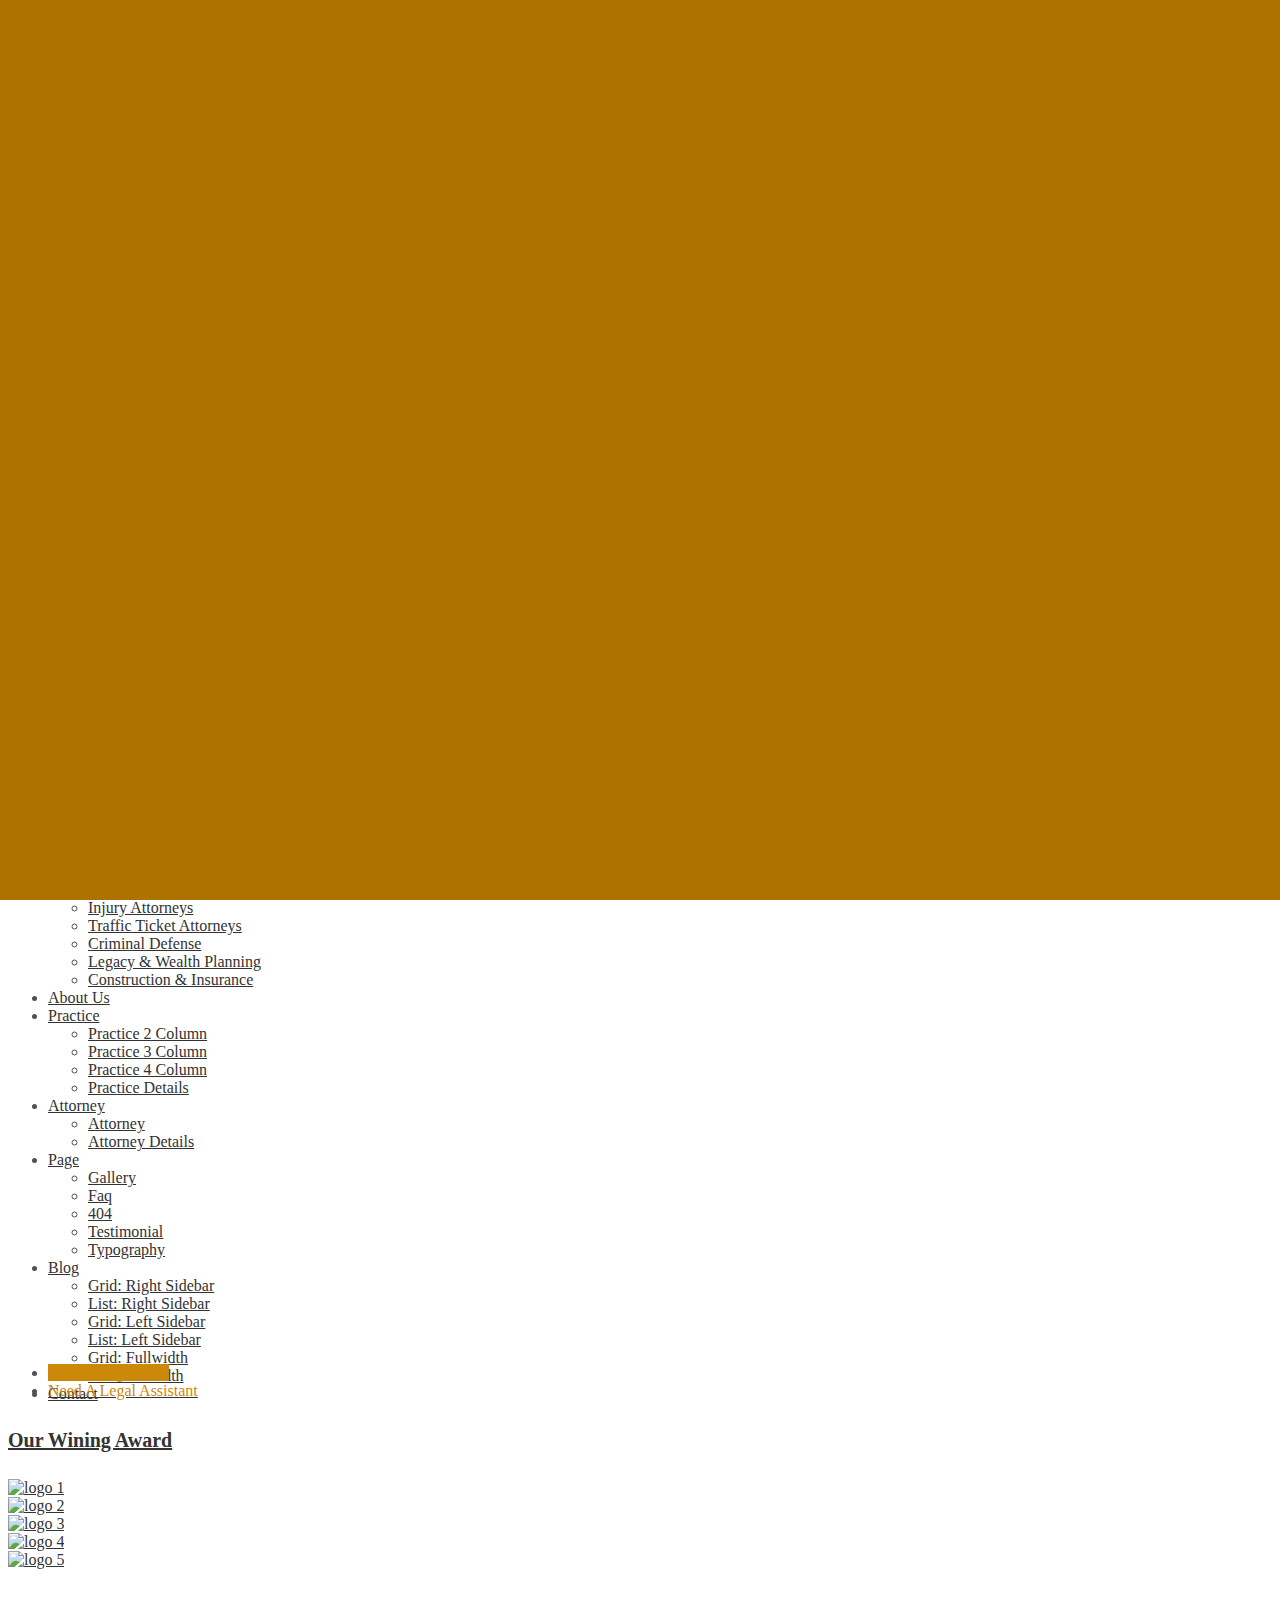
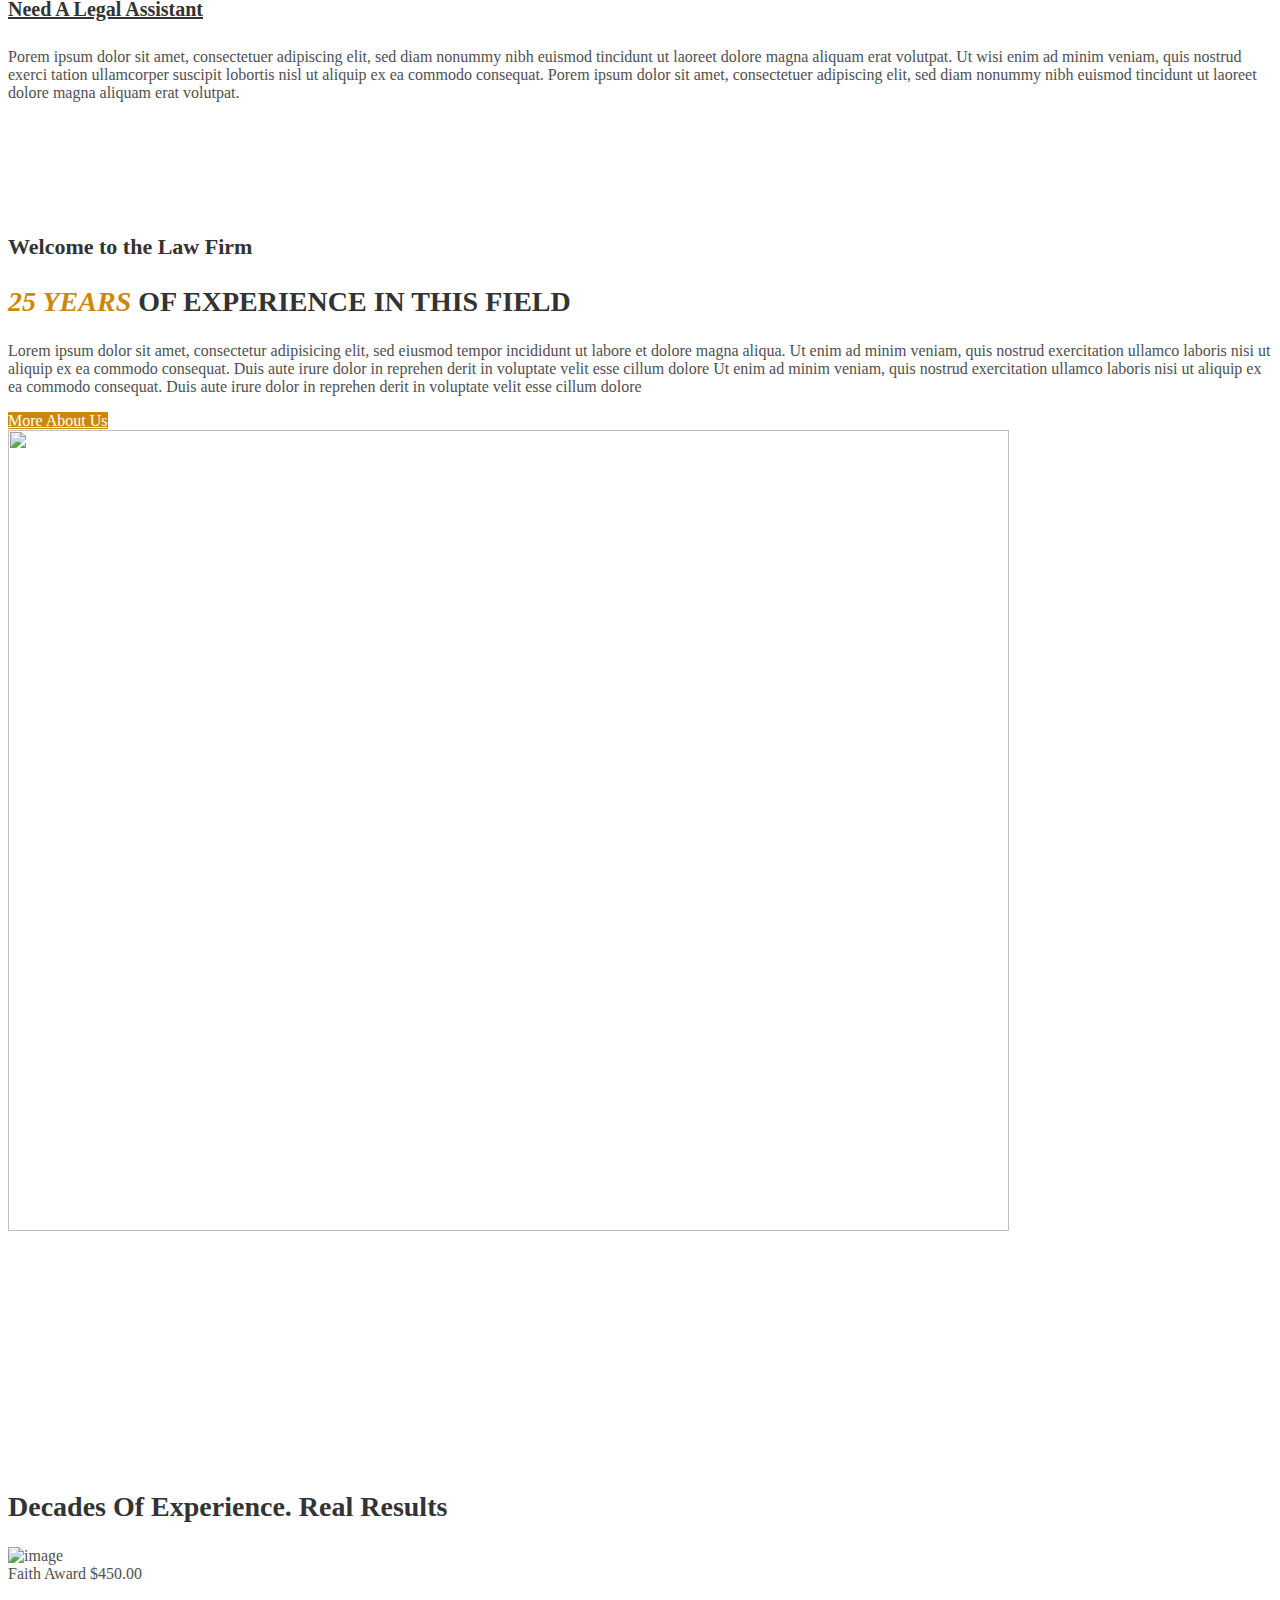
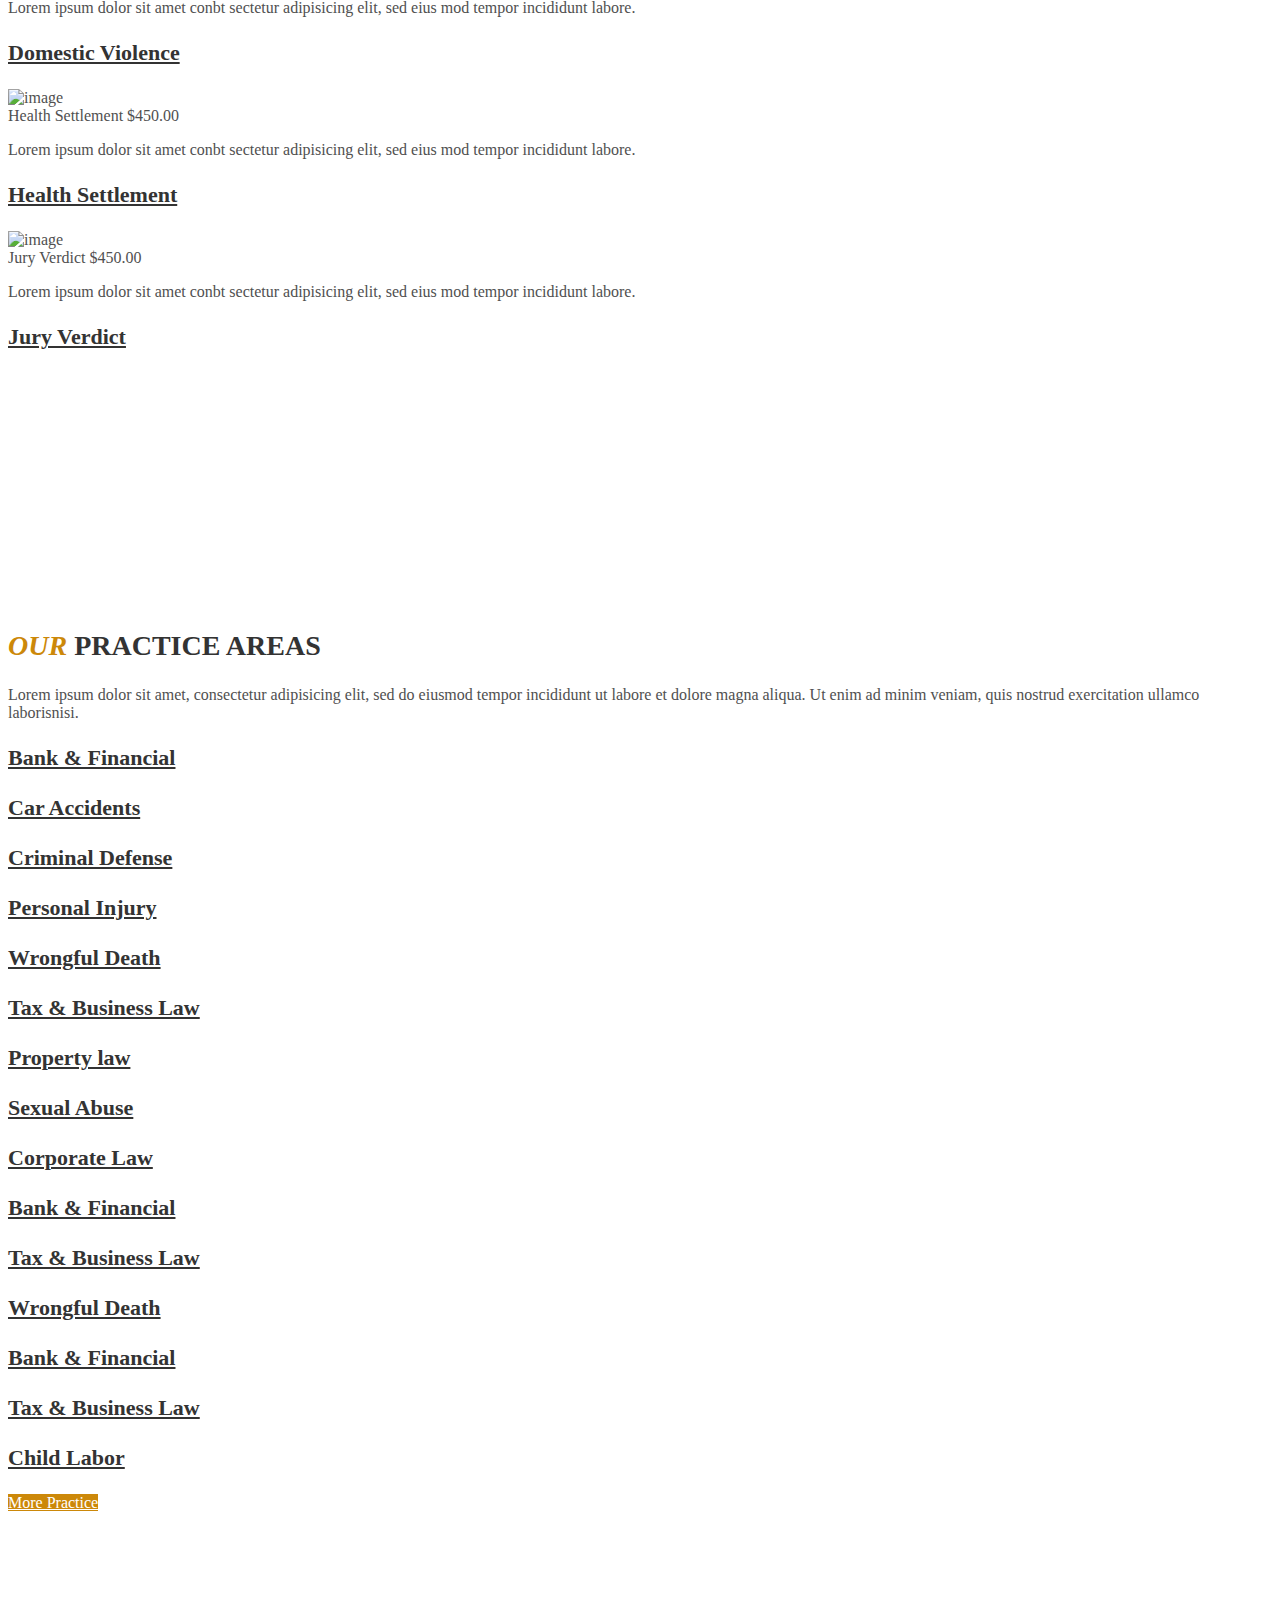
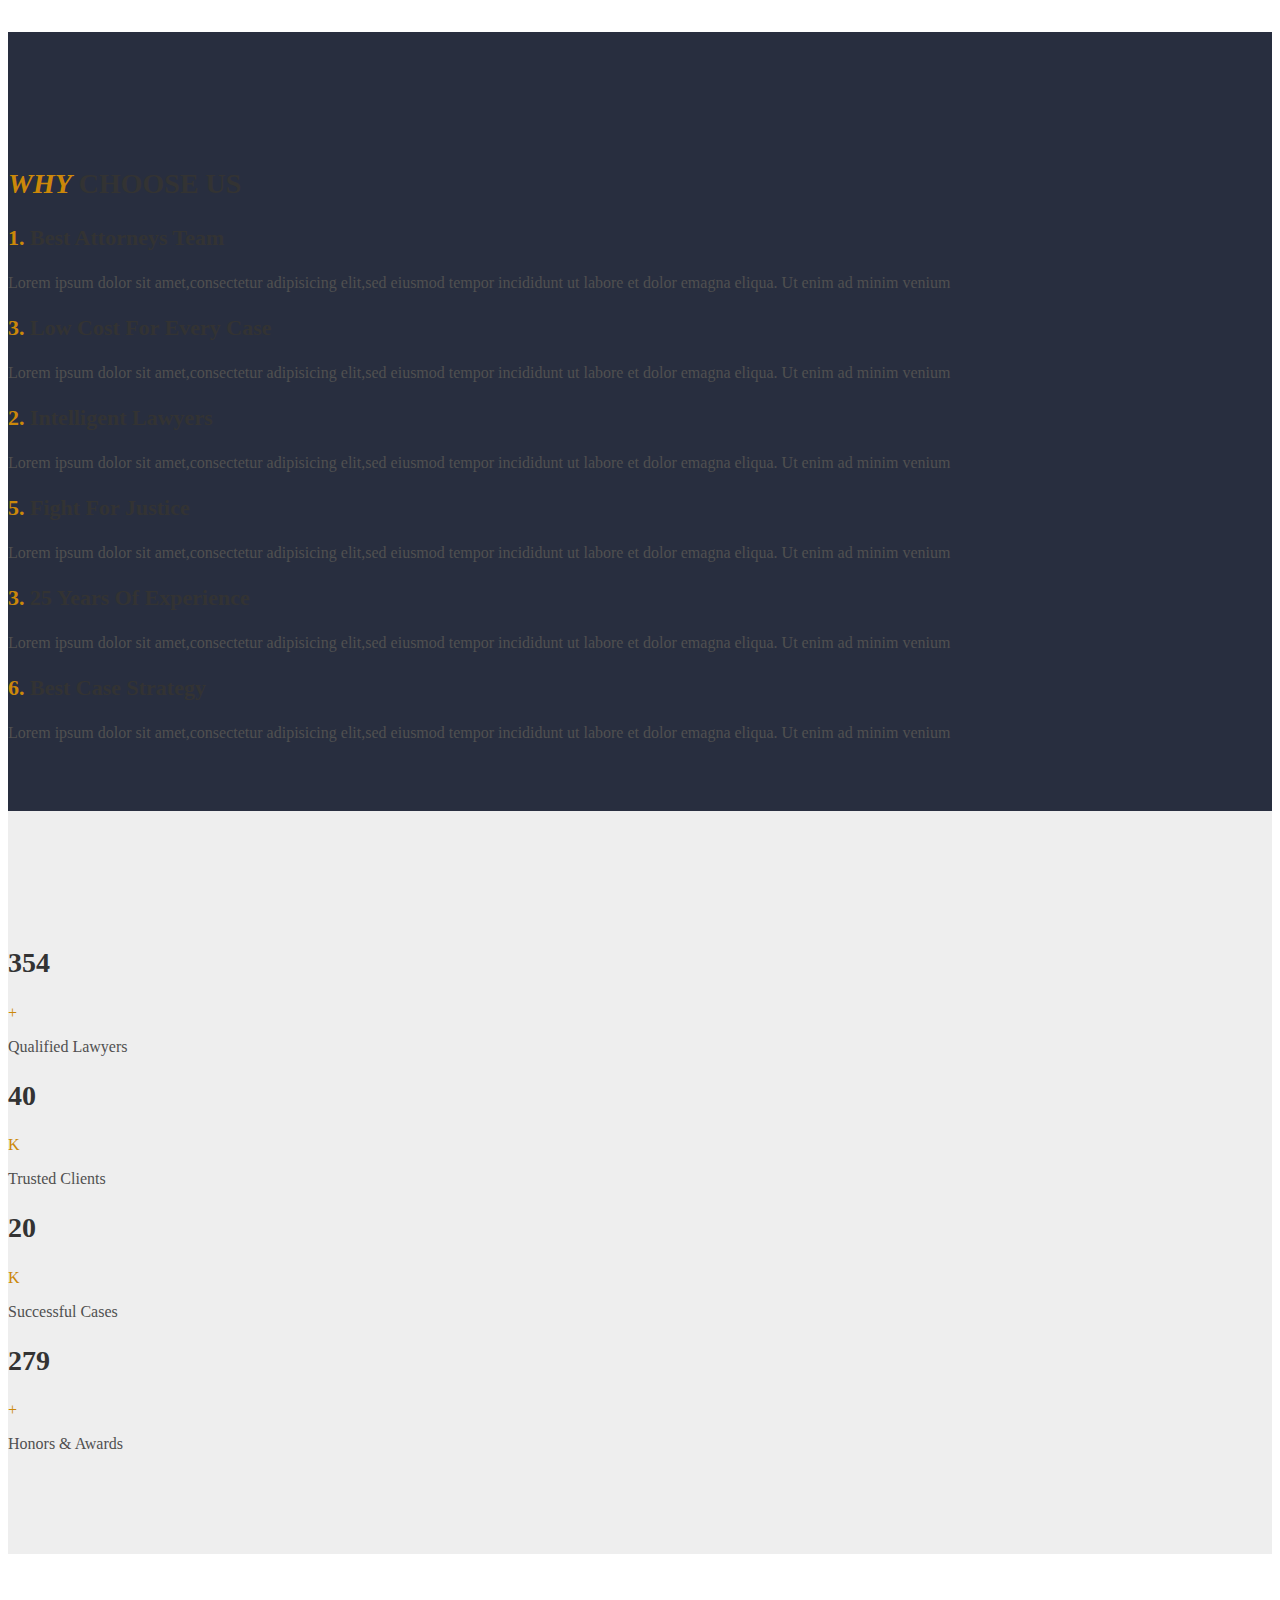
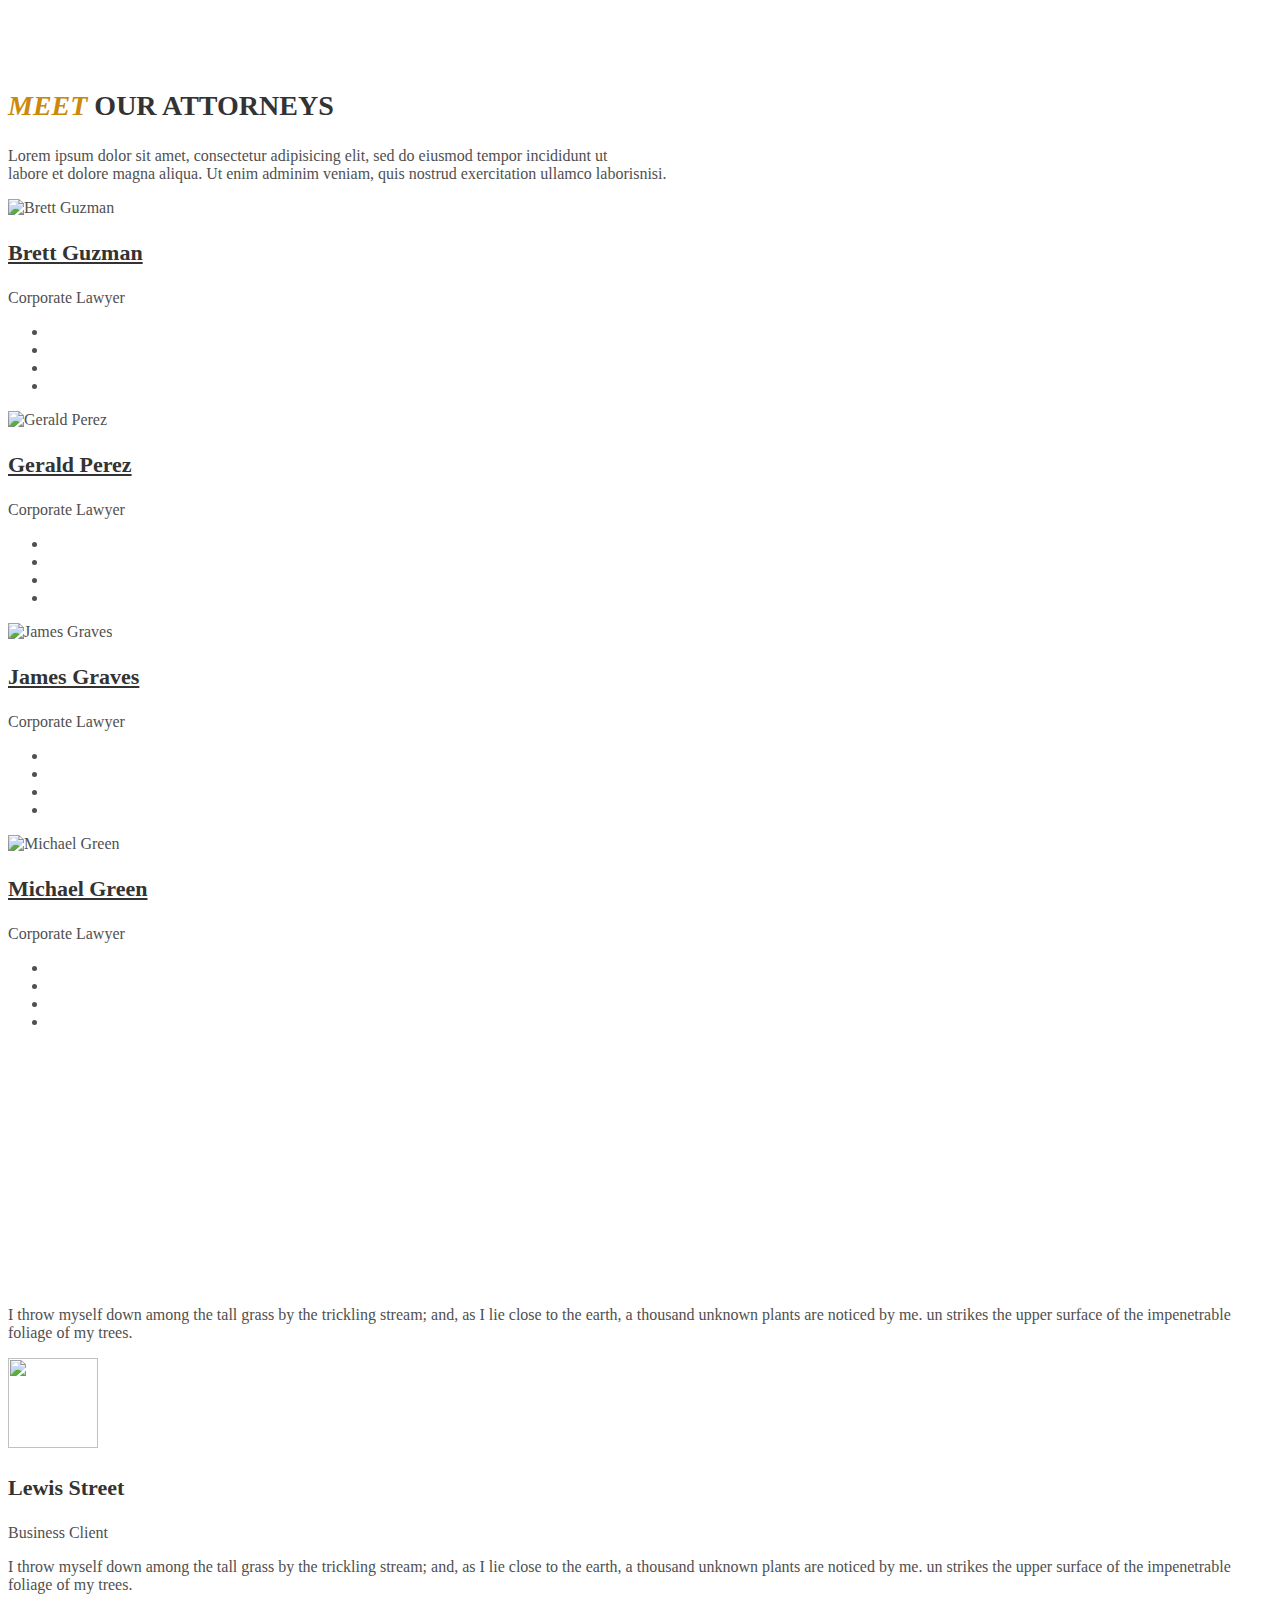
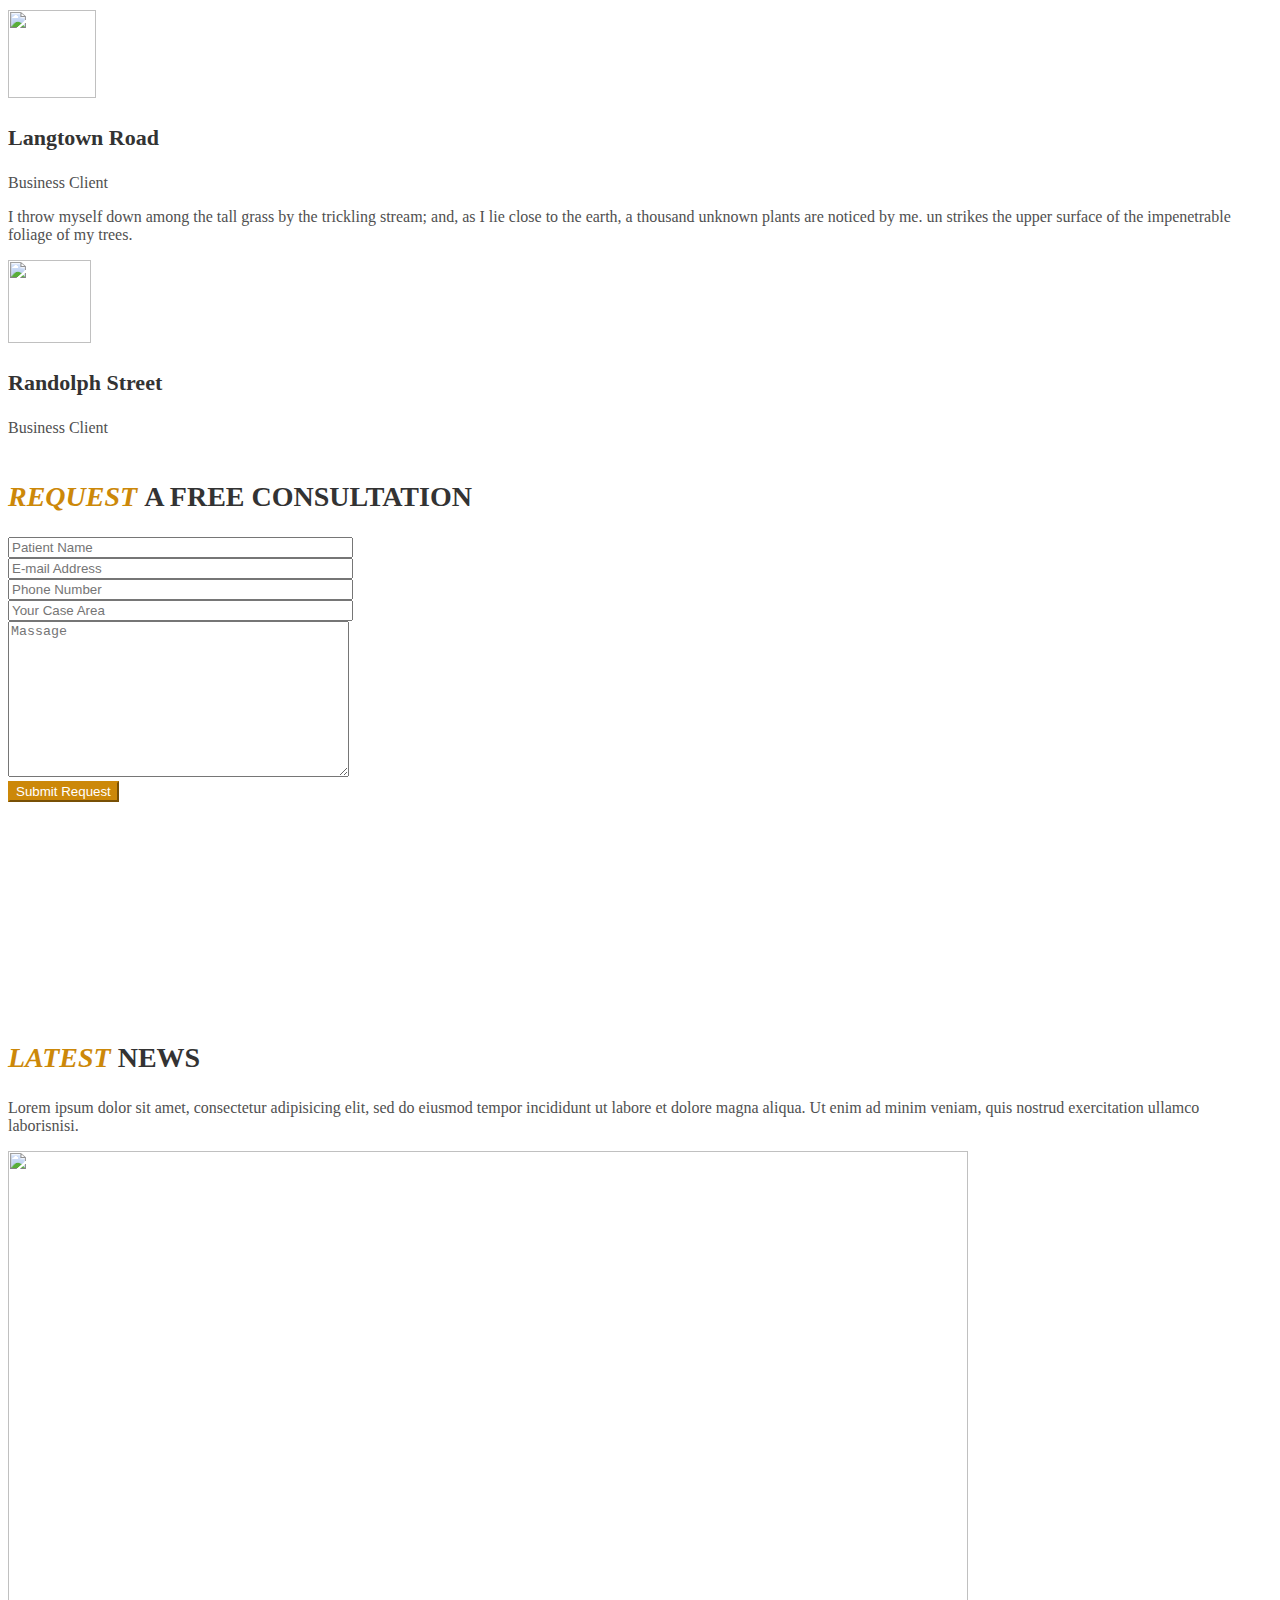
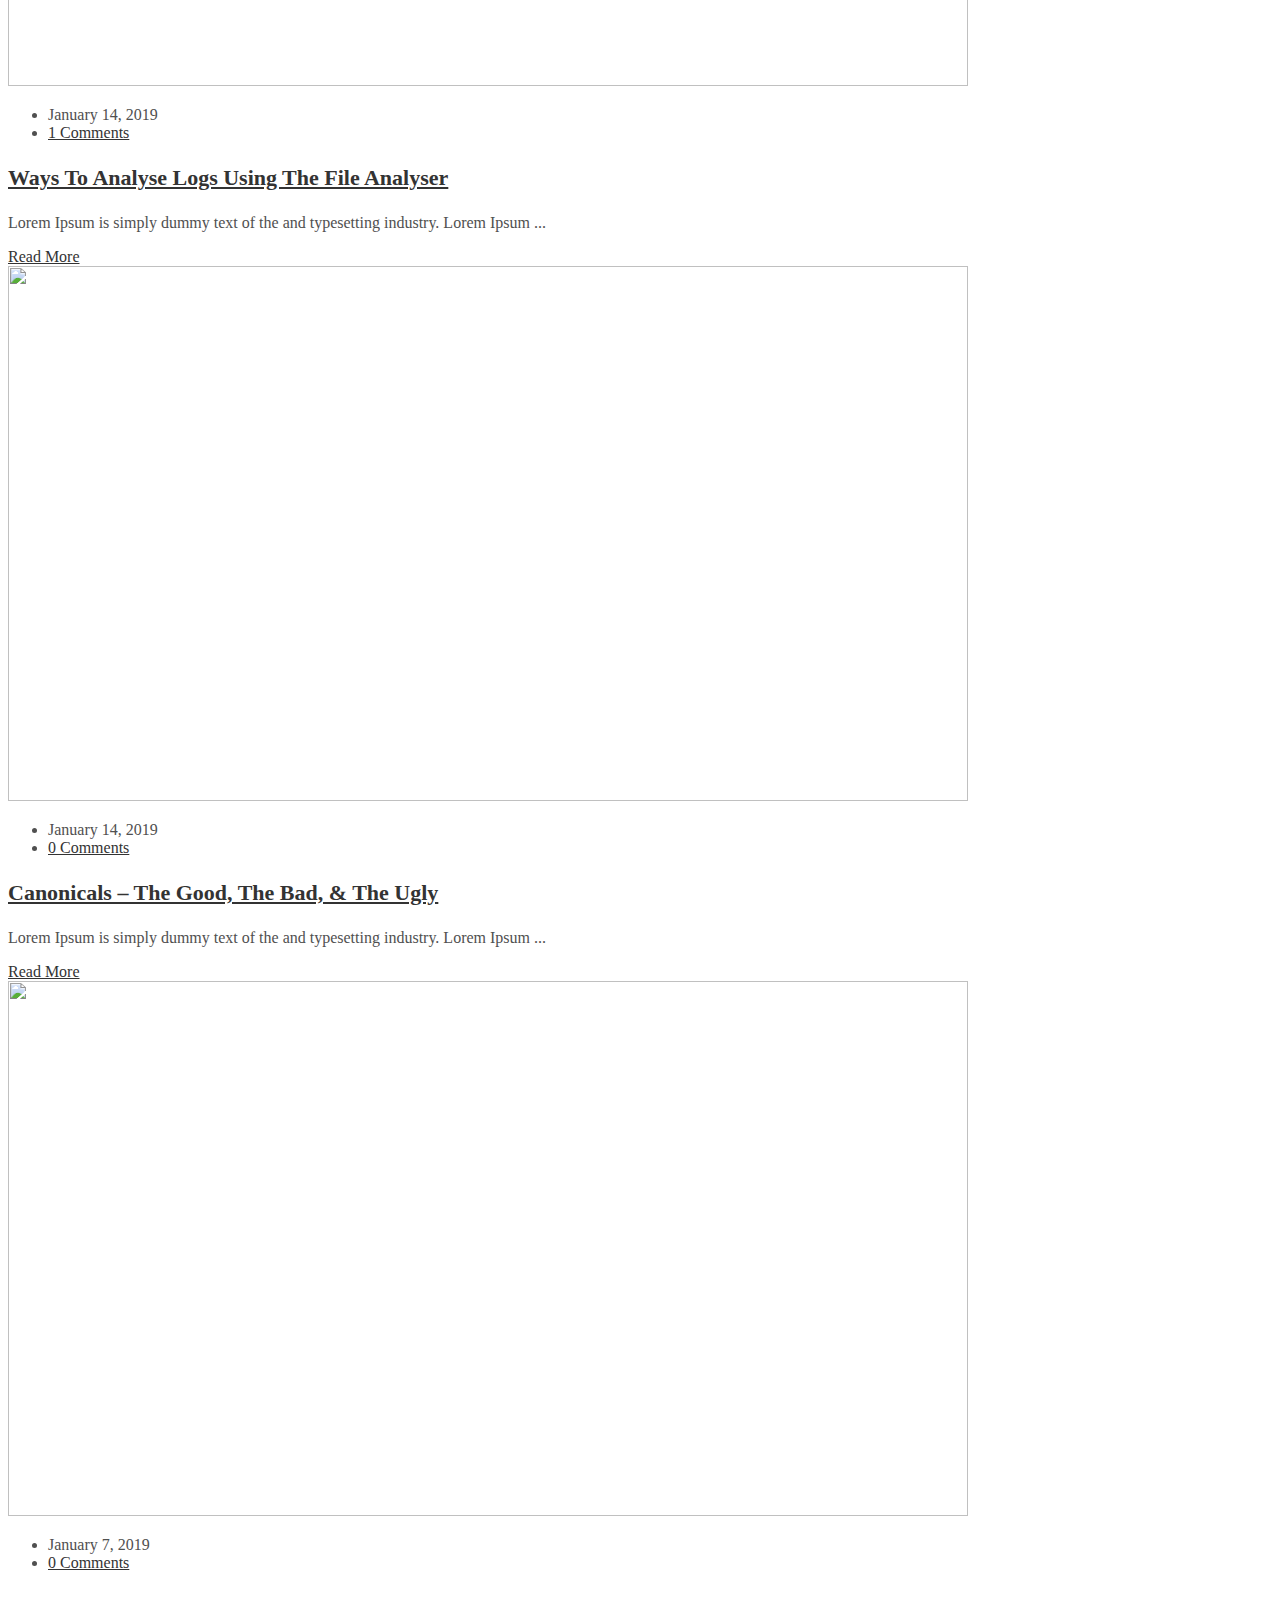
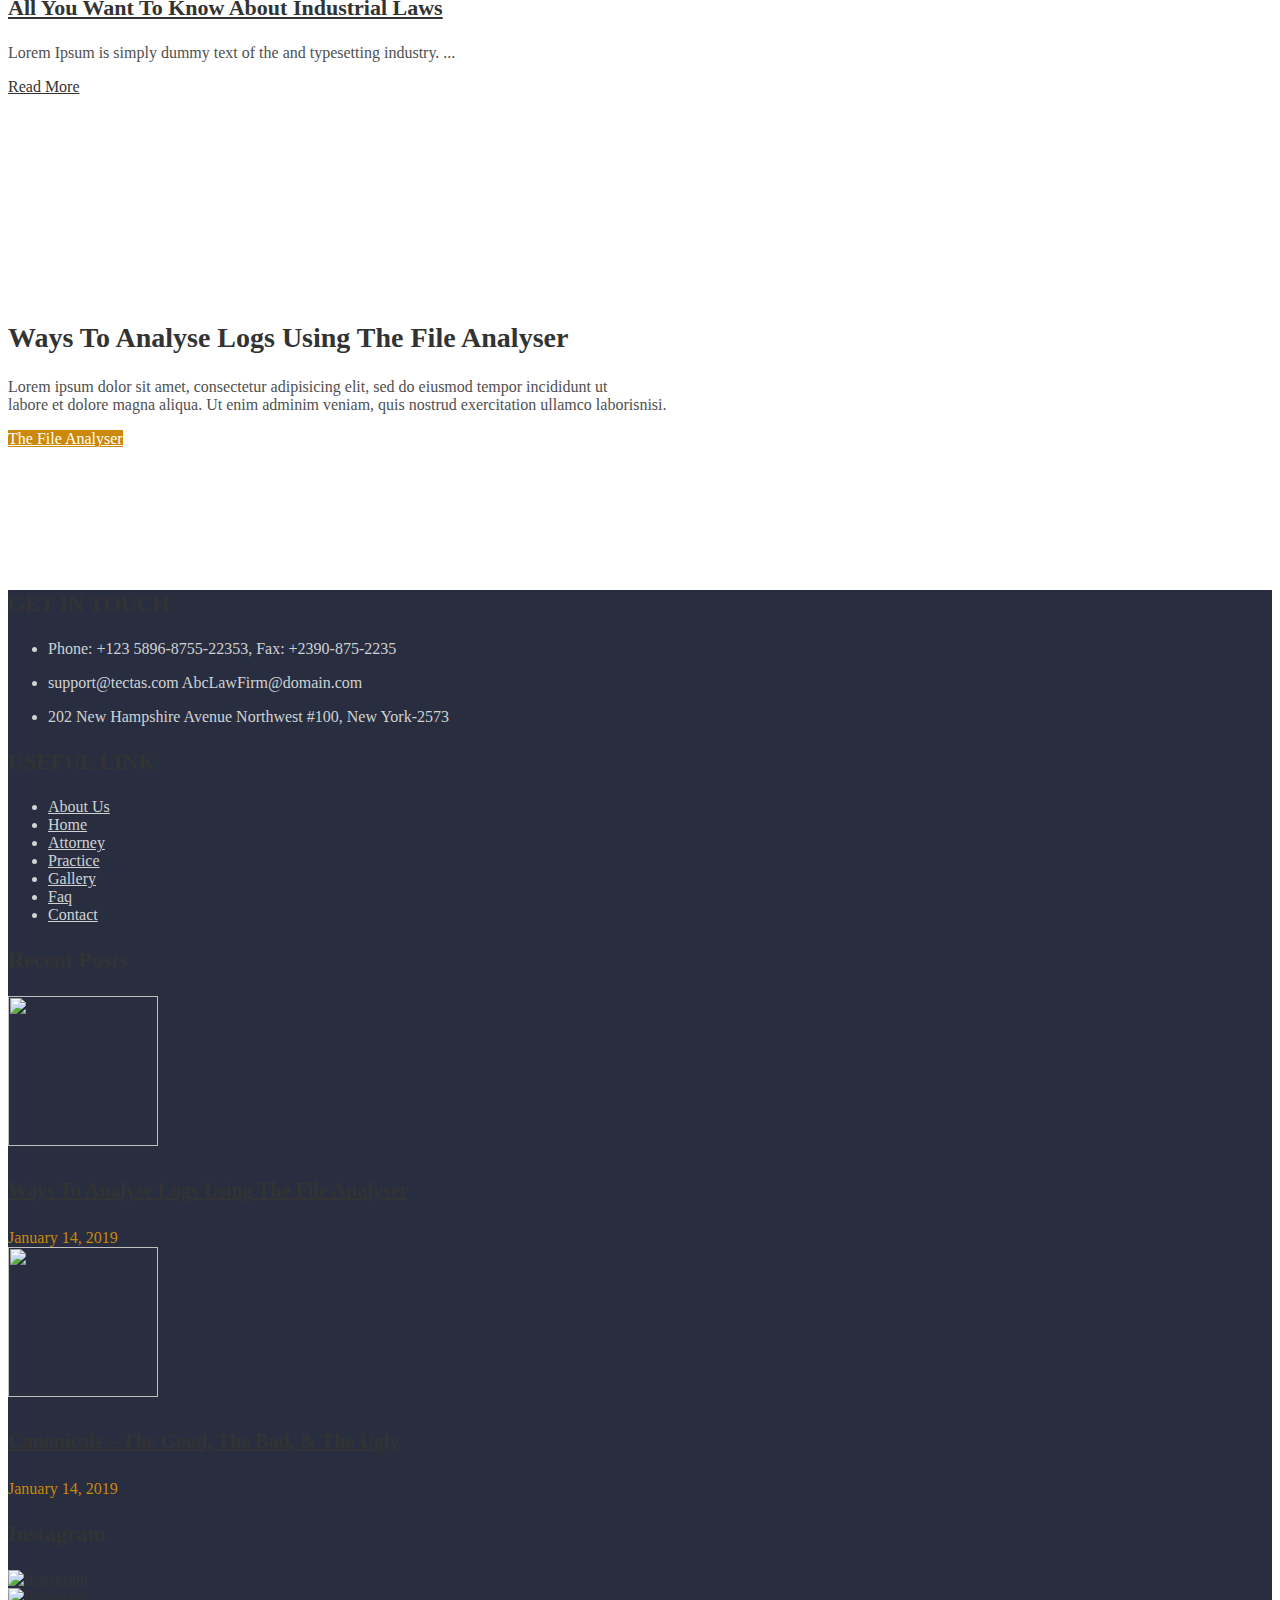
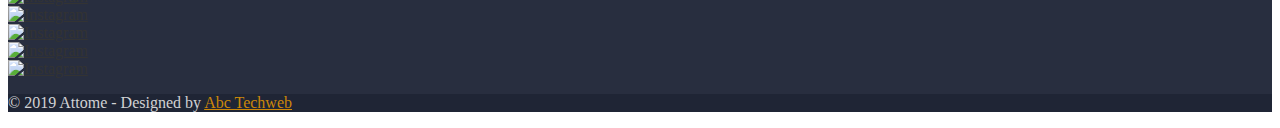
==== index.html @ c793d0d0 "Files separated" ====
<!doctype html>
<html lang="en-US">

<!-- Mirrored from abctechweb.net/wptheme/attome/ by HTTrack Website Copier/3.x [XR&CO'2014], Thu, 29 Aug 2019 13:41:44 GMT -->
<!-- Added by HTTrack --><meta http-equiv="content-type" content="text/html;charset=UTF-8" /><!-- /Added by HTTrack -->
<head>
	<meta charset="UTF-8">
	<meta name="viewport" content="width=device-width, initial-scale=1">
	<link rel="profile" href="../../../gmpg.org/xfn/11.html">

	<title>Attome &#8211; Just another WordPress site</title>
<link rel='dns-prefetch' href='../../../maps.googleapis.com/index.html' />
<link rel='dns-prefetch' href='../../../fonts.googleapis.com/index.html' />
<link rel='dns-prefetch' href='../../../s.w.org/index.html' />
<link rel="alternate" type="application/rss+xml" title="Attome &raquo; Feed" href="https://abctechweb.net/wptheme/attome/feed/" />
<link rel="alternate" type="application/rss+xml" title="Attome &raquo; Comments Feed" href="https://abctechweb.net/wptheme/attome/comments/feed/" />
		<script type="text/javascript">
			window._wpemojiSettings = {"baseUrl":"https:\/\/s.w.org\/images\/core\/emoji\/12.0.0-1\/72x72\/","ext":".png","svgUrl":"https:\/\/s.w.org\/images\/core\/emoji\/12.0.0-1\/svg\/","svgExt":".svg","source":{"concatemoji":"https:\/\/abctechweb.net\/wptheme\/attome\/wp-includes\/js\/wp-emoji-release.min.js?ver=5.2.2"}};
			!function(a,b,c){function d(a,b){var c=String.fromCharCode;l.clearRect(0,0,k.width,k.height),l.fillText(c.apply(this,a),0,0);var d=k.toDataURL();l.clearRect(0,0,k.width,k.height),l.fillText(c.apply(this,b),0,0);var e=k.toDataURL();return d===e}function e(a){var b;if(!l||!l.fillText)return!1;switch(l.textBaseline="top",l.font="600 32px Arial",a){case"flag":return!(b=d([55356,56826,55356,56819],[55356,56826,8203,55356,56819]))&&(b=d([55356,57332,56128,56423,56128,56418,56128,56421,56128,56430,56128,56423,56128,56447],[55356,57332,8203,56128,56423,8203,56128,56418,8203,56128,56421,8203,56128,56430,8203,56128,56423,8203,56128,56447]),!b);case"emoji":return b=d([55357,56424,55356,57342,8205,55358,56605,8205,55357,56424,55356,57340],[55357,56424,55356,57342,8203,55358,56605,8203,55357,56424,55356,57340]),!b}return!1}function f(a){var c=b.createElement("script");c.src=a,c.defer=c.type="text/javascript",b.getElementsByTagName("head")[0].appendChild(c)}var g,h,i,j,k=b.createElement("canvas"),l=k.getContext&&k.getContext("2d");for(j=Array("flag","emoji"),c.supports={everything:!0,everythingExceptFlag:!0},i=0;i<j.length;i++)c.supports[j[i]]=e(j[i]),c.supports.everything=c.supports.everything&&c.supports[j[i]],"flag"!==j[i]&&(c.supports.everythingExceptFlag=c.supports.everythingExceptFlag&&c.supports[j[i]]);c.supports.everythingExceptFlag=c.supports.everythingExceptFlag&&!c.supports.flag,c.DOMReady=!1,c.readyCallback=function(){c.DOMReady=!0},c.supports.everything||(h=function(){c.readyCallback()},b.addEventListener?(b.addEventListener("DOMContentLoaded",h,!1),a.addEventListener("load",h,!1)):(a.attachEvent("onload",h),b.attachEvent("onreadystatechange",function(){"complete"===b.readyState&&c.readyCallback()})),g=c.source||{},g.concatemoji?f(g.concatemoji):g.wpemoji&&g.twemoji&&(f(g.twemoji),f(g.wpemoji)))}(window,document,window._wpemojiSettings);
		</script>
		<style type="text/css">
img.wp-smiley,
img.emoji {
	display: inline !important;
	border: none !important;
	box-shadow: none !important;
	height: 1em !important;
	width: 1em !important;
	margin: 0 .07em !important;
	vertical-align: -0.1em !important;
	background: none !important;
	padding: 0 !important;
}
</style>
	<link rel='stylesheet' id='wp-block-library-css'  href='https://abctechweb.net/wptheme/attome/wp-includes/css/dist/block-library/style.min.css?ver=5.2.2' type='text/css' media='all' />
<link rel='stylesheet' id='contact-form-7-css'  href='https://abctechweb.net/wptheme/attome/wp-content/plugins/contact-form-7/includes/css/styles.css?ver=5.1.3' type='text/css' media='all' />
<link rel='stylesheet' id='rs-plugin-settings-css'  href='https://abctechweb.net/wptheme/attome/wp-content/plugins/revslider/public/assets/css/rs6.css?ver=6.0.4' type='text/css' media='all' />
<style id='rs-plugin-settings-inline-css' type='text/css'>
#rs-demo-id {}
</style>
<link rel='stylesheet' id='attome-style-css'  href='https://abctechweb.net/wptheme/attome/wp-content/themes/attome/style.css?ver=5.2.2' type='text/css' media='all' />
<link rel='stylesheet' id='bootstrap-css'  href='https://abctechweb.net/wptheme/attome/wp-content/themes/attome/assets/css/bootstrap.min.css?ver=4.0.0' type='text/css' media='all' />
<link rel='stylesheet' id='font-awesome-css'  href='https://abctechweb.net/wptheme/attome/wp-content/plugins/js_composer/assets/lib/bower/font-awesome/css/font-awesome.min.css?ver=6.0.3' type='text/css' media='all' />
<link rel='stylesheet' id='awt-icons-css'  href='https://abctechweb.net/wptheme/attome/wp-content/themes/attome/assets/css/awt-icon.css?ver=1.0.0' type='text/css' media='all' />
<link rel='stylesheet' id='themeify-icon-css'  href='https://abctechweb.net/wptheme/attome/wp-content/themes/attome/assets/css/themify-icons.css?ver=1.0.0' type='text/css' media='all' />
<link rel='stylesheet' id='swiper-css'  href='https://abctechweb.net/wptheme/attome/wp-content/themes/attome/assets/css/swiper.min.css?ver=4.0.0' type='text/css' media='all' />
<link rel='stylesheet' id='magnific-popup-css'  href='https://abctechweb.net/wptheme/attome/wp-content/themes/attome/assets/css/magnific-popup.css?ver=4.0.0' type='text/css' media='all' />
<link rel='stylesheet' id='owl-carousel-css'  href='https://abctechweb.net/wptheme/attome/wp-content/themes/attome/assets/css/owl.carousel.min.css?ver=4.0.0' type='text/css' media='all' />
<link rel='stylesheet' id='loader-css'  href='https://abctechweb.net/wptheme/attome/wp-content/themes/attome/assets/css/loader.min.css?ver=4.0.0' type='text/css' media='all' />
<link rel='stylesheet' id='app-css'  href='https://abctechweb.net/wptheme/attome/wp-content/themes/attome/assets/css/attome.css?ver=1.0.0' type='text/css' media='all' />
<style id='app-inline-css' type='text/css'>
.site-logo a {max-width: 200px;display: block;}#primary-menu li a, #primary-menu li .sub-menu li a {font-family: "Roboto";font-weight: 500;}body {font-family: "Roboto";font-weight: 400;font-size:16px;color:#505050}h1 {font-family: "Raleway";font-weight:700}h2 {font-family: "Raleway";font-weight:700}h3 {font-family: "Raleway";font-weight:700}h4 {font-family: "Raleway";font-weight:700}h5 {font-family: "Raleway";font-weight:600}h6 {font-family: "Raleway";font-weight:600}h1, h2, h3, h4, h5, h6 {color:#333333}h1 { font-size:36px;line-height:44px;}h2 { font-size:28px;line-height:34px;}h3 { font-size:22px;line-height:28px;}h4 { font-size:20px;line-height:26px; }h5 { font-size:18px;line-height:24px;}h6 { font-size:16px;line-height:22px;}q, a:hover, a:focus, a:active, code, .page-content .widgettitle,.widget_recent_entries a:hover, .widget_recent_comments a:hover, .widget_archive a:hover, .widget_categories a:hover, .widget_meta a:hover,.widget_product_categories a:hover,article.post .read-more-btn:hover,.widget_rss a:hover, .widget_pages a:hover, .widget_nav_menu a:hover,.attome_page_header .banner-title .attome_breadcrumbs a, .attome_post_author_box .user-social-link li a:hover,.practice .content h3 a,.cp, .chp:hover, .post-style-three .blog-post-content .entry-title a:hover, .post-style-three .blog-post-content .post-meta li a:hover, article.post.sticky .entry-title a,article.post .entry-title a:hover, .rev_slider_wrapper li span, .rev_slider_wrapper li .rev-btn,.larfirm_blog_posts .blog-style-one .blog-post-content .entry-title a:hover,.listitems li i, article.post .entry-meta span i,.attome-tab li a:hover, .attome-tab li a.active, .icon-box.style-one .content .read-link,.section-title h2 em, .counter-box .content span, .counter-box .icon-wrap i, .icon-box.style-four, .testimonial-four .testi-content i,.video-btn:hover, .video-btn:focus, .video-btn:active, .video-btn:focus:active, .attome_team_members-two .team-member .member-bio .team-profail li a:hover,.site-footer .recent_posts_widget .resent-post .content .meta .author .url, .site-footer .recent_posts_widget .resent-post .content h4 a:hover,.tags-links a:hover,.post-single article.post .post-content ul li:before,.icon-box.style-three .item-content .content .title a:hover,.copyright-bar .site-info p a, .site-footer .widget_nav_menu .menu > li > a:hover, article.post .entry-meta a:hover, .search-form .search-submit:hover, .add-menu li a:hover,.tab-content ul li:before, .post-style-two .blog-post-content .entry-title a:hover,.wpb-js-composer .vc_tta-color-grey.vc_tta-style-classic .vc_tta-tab.vc_active > a, .case-result-box:hover h3, .choose-item h3 span, .team-box-layout1 .item-content-wrapper .item-content ul.social-default li a:hover, .page-popup-search .form-description,#comments .comment-list li .comment-body .reply a, .section-title .title em,.section-title .delimiter, .practice .item-img-wrapper a:hover, .site-footer .recent_posts_widget .resent-post .content .meta .date, input[type=submit]:hover,.icon-box.style-four .item-content .abc-btn-default,.team-box-layout1 .item-content-wrapper .item-content h3 a:hover, .abc-btn-default:hover, .abc-btn-default:focus, .video-btn:hover, .video-btn:focus, .video-btn:active, .video-btn:focus:active, .post-date a:hover, .post-date a i, .post-footer a:hover, .team-box-layout1 .item-content-wrapper .item-content ul.social-default li a,.abc-btn-default.btn-light, .contact-form-wrappper .wpcf7-form-control.abc-btn-default:hover, .wpb-js-composer .vc_tta-tabs:not([class*=vc_tta-gap]):not(.vc_tta-o-no-fill).vc_tta-tabs-position-top .vc_tta-tab > a span  {color: #cc8809;}.copyright-bar .site-info p a:hover, #comments .comment-list li .comment-body .reply a:hover, article.post.sticky .entry-title a:hover, .team-box-layout1 .item-content-wrapper .item-content ul.social-default li a:hover {color: rgba(204, 136, 9, 0.8);}  .overlay-content-box:before {background: rgba(204, 136, 9, 0.9);}.case-result-box .item-img:before{background: #cc8809;}.icon-box.style-two:hover:before {background: rgba(204, 136, 9, 0.9);}.wpb-js-composer .vc_tta-color-grey.vc_tta-style-classic .vc_tta-tab.vc_active > a {background-color: #cc8809 !important;}.form-submit .submit, .iconlink-box li:hover, .practice-single .prictice-thumbnail .entry-title,.footer-two-inner .attome-social-link li a:hover, .attome_address_widget .address li .icon,.pinacop-modal-video .video-btn:before,.post-navigation .nav-links .nav-previous:hover, .post-navigation .nav-links .nav-next:hover, #attome-pagination .page-numbers li .current, #attome-pagination .page-numbers li:hover, .section-title .delimiter:before, .section-title .delimiter:after,.vertical-tabs-wrapper .vertical-tabs li a.active, .vertical-tabs-wrapper .vertical-tabs li a:hover,.icon-box.style-two .icon-container, .swiper-pagination span.swiper-pagination-bullet-active, .abc-btn-default, .case-result-box:hover h3,.return-to-top:hover:after, .icon-box.style-one, .card .card-header.active, .current .history-time a, .contact-form-wrappper .wpcf7-form-control.abc-btn-default, .attome-portfolio-filter li:hover,.attome-portfolio-filter li.active, .color-bg-primary, button, input[type=button], input[type=reset], input[type=submit],.icon-box.style-four, .attome_carousel .slider-slider-nav .slider-prev:hover, .attome_carousel .slider-slider-nav .slider-next:hover,.attome_carousel_content .slider-slider-nav .slider-prev:hover, .attome_carousel_content .slider-slider-nav .slider-next:hover,.pinacop-modal-video .video-btn, .attome-portfolio-gallery .portfolio-item .portfolio-wrapper .content-layer .view-item:hover,.icon-box.style-five .title:hover {background: #cc8809;color: #fff;}.comment-form-author input:hover, .comment-form-email input:hover,.comment-form-url input:hover, #commentform textarea:hover, .comment-form-author input:focus,.comment-form-email input:focus, .comment-form-url input:focus, #commentform textarea:focus, .form-submit .submit, .vertical-tabs-wrapper .vertical-tabs li a, .swiper-pagination span.swiper-pagination-bullet-active:before,.attome-portfolio-filter li:hover, .attome-portfolio-filter li.active, .popup-search-opened .page-popup-search .search-field,.abc-btn-default, blockquote, button, input[type=button], input[type=reset], input[type=submit], .contact-form-wrappper .wpcf7-form-control.abc-btn-default, .wpcf7-form-control-wrap input:focus, .wpcf7-form-control-wrap textarea:focus, .attome-portfolio-gallery .portfolio-item .portfolio-wrapper .content-layer .view-item:hover {border-color: #cc8809;}.video-btn:hover:after, .video-btn:focus:after, .video-btn:active:after, .video-btn:focus:active:after {border-color: transparent transparent transparent #cc8809;}.color-bg-secondary {background-color: #ae7203 !important;}a,h1, h2, h3, h4, h5, h6 {color: #333333;}.error-404.not-found a{border-color: #333333;}mark,.signup-newsletter-form input.submit-btn,.error-404.not-found a:hover,.more-link:hover,.widget h4.widget-title:after,.section-title:before,.section-title:after {background-color: #333333;}.header-text-wrap .header-text li, .attome-topbar .attome-social-link li a {color: #fff;}.attome-topbar, .header-middle .middle-inner .contact-number .icon, .top-search-btn { background: #cc8809}.attome-topbar .attome-social-link li a:hover, .header-middle .middle-inner .search-form i, .header-text-wrap .header-text li.open-hour span {color: #cc8809}#primary-menu li a {color: #333;}#primary-menu li a:hover, #primary-menu li.current_page_ancestor > a, #primary-menu li.current_page_ancestor li.current_page_item a {color: #cc8809 !important;}#menu-header-menu a:hover {background: #cc8809 !important;}#primary-menu li .sub-menu li a {color: #878787;}#primary-menu li .sub-menu li a:hover {color: #333 !important;}#primary-menu li .sub-menu {background: #fff;}.site-footer {background: #282e3f;}.copyright-bar {background: #1f2535;}.site-footer, .attome_address_widget .address li p {color: #d1d2d4;}.site-footer .widget_nav_menu .menu > li > a {color: #d1d2d4;}.site-footer .widget_nav_menu .menu > li > a:hover {color: #cc8809 !important ;}

			#preloader {
				position: fixed;
				top: 0;
				left: 0;
				bottom: 0;
				right: 0;
				background-color: #ae7203;
				z-index: 999999;
			}

			#loader {
			position: absolute;
			top: 50%;
			left: 50%;
			transform: translate(-50%, -50%);
		}
</style>
<link rel='stylesheet' id='google-fonts-css'  href='../../../fonts.googleapis.com/css3b87.css?family=Roboto%3A300%2C400%2C500%2C600%2C700%7CRaleway%3A300%2C400%2C500%2C600%2C700&amp;subset=latin%2Clatin-ext&amp;ver=5.2.2' type='text/css' media='all' />
<!--[if lt IE 9]>
<link rel='stylesheet' id='vc_lte_ie9-css'  href='https://abctechweb.net/wptheme/attome/wp-content/plugins/js_composer/assets/css/vc_lte_ie9.min.css?ver=6.0.3' type='text/css' media='screen' />
<![endif]-->
<link rel='stylesheet' id='js_composer_front-css'  href='https://abctechweb.net/wptheme/attome/wp-content/plugins/js_composer/assets/css/js_composer.min.css?ver=6.0.3' type='text/css' media='all' />
<style id='js_composer_front-inline-css' type='text/css'>
.vc_custom_1558457252696{padding-top: 93px !important;padding-bottom: 120px !important;}.vc_custom_1566670821035{padding-top: 112px !important;padding-bottom: 120px !important;}.vc_custom_1566670813485{padding-top: 112px !important;padding-bottom: 120px !important;}.vc_custom_1558457349257{padding-top: 112px !important;padding-bottom: 120px !important;}.vc_custom_1558457404072{padding-top: 112px !important;padding-bottom: 53px !important;background-color: #282e3f !important;}.vc_custom_1561488552806{padding-top: 112px !important;padding-bottom: 85px !important;background-color: #eeeeee !important;}.vc_custom_1558457472016{padding-top: 112px !important;padding-bottom: 90px !important;}.vc_custom_1558455379472{padding-top: 113px !important;padding-bottom: 104px !important;}.vc_custom_1554719087157{padding-top: 112px !important;padding-bottom: 90px !important;}.vc_custom_1558285213557{padding-top: 112px !important;padding-bottom: 120px !important;}.vc_custom_1558435467614{margin-top: -55px !important;}.vc_custom_1558284358920{padding-top: 40px !important;padding-bottom: 20px !important;}
</style>
<script type='text/javascript' src='https://abctechweb.net/wptheme/attome/wp-includes/js/jquery/jquery.js?ver=1.12.4-wp'></script>
<script type='text/javascript' src='https://abctechweb.net/wptheme/attome/wp-includes/js/jquery/jquery-migrate.min.js?ver=1.4.1'></script>
<script type='text/javascript' src='https://abctechweb.net/wptheme/attome/wp-content/plugins/revslider/public/assets/js/revolution.tools.min.js?ver=6.0'></script>
<script type='text/javascript' src='https://abctechweb.net/wptheme/attome/wp-content/plugins/revslider/public/assets/js/rs6.min.js?ver=6.0.4'></script>
<link rel='https://api.w.org/' href='https://abctechweb.net/wptheme/attome/wp-json/' />
<link rel="EditURI" type="application/rsd+xml" title="RSD" href="https://abctechweb.net/wptheme/attome/xmlrpc.php?rsd" />
<link rel="wlwmanifest" type="application/wlwmanifest+xml" href="https://abctechweb.net/wptheme/attome/wp-includes/wlwmanifest.xml" /> 
<meta name="generator" content="WordPress 5.2.2" />
<link rel="canonical" href="index.html" />
<link rel='shortlink' href='index.html' />
<link rel="alternate" type="application/json+oembed" href="https://abctechweb.net/wptheme/attome/wp-json/oembed/1.0/embed?url=https%3A%2F%2Fabctechweb.net%2Fwptheme%2Fattome%2F" />
<link rel="alternate" type="text/xml+oembed" href="https://abctechweb.net/wptheme/attome/wp-json/oembed/1.0/embed?url=https%3A%2F%2Fabctechweb.net%2Fwptheme%2Fattome%2F&amp;format=xml" />
<meta name="generator" content="Powered by WPBakery Page Builder - drag and drop page builder for WordPress."/>
<meta name="generator" content="Powered by Slider Revolution 6.0.4 - responsive, Mobile-Friendly Slider Plugin for WordPress with comfortable drag and drop interface." />
<link rel="icon" href="https://abctechweb.net/wptheme/attome/wp-content/uploads/2019/01/favicon.png" sizes="32x32" />
<link rel="icon" href="https://abctechweb.net/wptheme/attome/wp-content/uploads/2019/01/favicon.png" sizes="192x192" />
<link rel="apple-touch-icon-precomposed" href="https://abctechweb.net/wptheme/attome/wp-content/uploads/2019/01/favicon.png" />
<meta name="msapplication-TileImage" content="https://abctechweb.net/wptheme/attome/wp-content/uploads/2019/01/favicon.png" />
<script type="text/javascript">function setREVStartSize(a){try{var b,c=document.getElementById(a.c).parentNode.offsetWidth;if(c=0===c||isNaN(c)?window.innerWidth:c,a.tabw=void 0===a.tabw?0:parseInt(a.tabw),a.thumbw=void 0===a.thumbw?0:parseInt(a.thumbw),a.tabh=void 0===a.tabh?0:parseInt(a.tabh),a.thumbh=void 0===a.thumbh?0:parseInt(a.thumbh),a.tabhide=void 0===a.tabhide?0:parseInt(a.tabhide),a.thumbhide=void 0===a.thumbhide?0:parseInt(a.thumbhide),a.mh=void 0===a.mh||""==a.mh?0:a.mh,"fullscreen"===a.layout||"fullscreen"===a.l)b=Math.max(a.mh,window.innerHeight);else{for(var d in a.gw=Array.isArray(a.gw)?a.gw:[a.gw],a.rl)(void 0===a.gw[d]||0===a.gw[d])&&(a.gw[d]=a.gw[d-1]);for(var d in a.gh=void 0===a.el||""===a.el||Array.isArray(a.el)&&0==a.el.length?a.gh:a.el,a.gh=Array.isArray(a.gh)?a.gh:[a.gh],a.rl)(void 0===a.gh[d]||0===a.gh[d])&&(a.gh[d]=a.gh[d-1]);var e,f=Array(a.rl.length),g=0;for(var d in a.tabw=a.tabhide>=c?0:a.tabw,a.thumbw=a.thumbhide>=c?0:a.thumbw,a.tabh=a.tabhide>=c?0:a.tabh,a.thumbh=a.thumbhide>=c?0:a.thumbh,a.rl)f[d]=a.rl[d]<window.innerWidth?0:a.rl[d];for(var d in e=f[0],f)e>f[d]&&0<f[d]&&(e=f[d],g=d);var h=c>a.gw[g]+a.tabw+a.thumbw?1:(c-(a.tabw+a.thumbw))/a.gw[g];b=a.gh[g]*h+(a.tabh+a.thumbh)}void 0===window.rs_init_css&&(window.rs_init_css=document.head.appendChild(document.createElement("style"))),document.getElementById(a.c).height=b,window.rs_init_css.innerHTML+="#"+a.c+"_wrapper { height: "+b+"px }"}catch(a){console.log("Failure at Presize of Slider:"+a)}};</script>
		<style type="text/css" id="wp-custom-css">
			.zindex999{
	z-index: 9999;
}		</style>
		<noscript><style> .wpb_animate_when_almost_visible { opacity: 1; }</style></noscript></head>

<body class="home page-template page-template-tmp-page page-template-tmp-page-php page page-id-1992 sticky-menu wpb-js-composer js-comp-ver-6.0.3 vc_responsive">

	
	<div id="preloader">
					<div id="loader">
				<div class="loader-inner ball-grid-pulse">
											<div></div>
											<div></div>
											<div></div>
											<div></div>
											<div></div>
											<div></div>
											<div></div>
											<div></div>
											<div></div>
									</div>
			</div><!-- /#loader -->
			</div><!-- /#preloader -->

			<a href="#site-content" data-type="section-switch" class="return-to-top"><i class="fa fa-chevron-up"></i></a>
	

<div id="site-content" class="site">
	<a class="skip-link screen-reader-text" href="#content">Skip to content</a>
	<div id="page-popup-search" class="page-popup-search">
		<a id="popup-search-close" href="#" class="popup-search-close"><i class="ti-close"></i></a>
		<div class="page-popup-search-inner">
			
			<form role="search" method="get" class="search-form" action="https://abctechweb.net/wptheme/attome/">
	<label>
		<span class="screen-reader-text">Search for:</span>
		<input type="search" class="search-field"
		placeholder="Search..."
		value="" name="s"
		title="Search for:"/>
	</label>
	<button type="submit" class="search-submit">
		<i class="fa fa-search"></i>
		<span class="screen-reader-text">Search</span>
	</button>
</form>
			<p class="form-description">Hit enter to search or ESC to close</p>
		</div>
	</div>
	
		
<header id="masthead" class="site-header">
	<div class="header-top" data-top="992">
				<div class="attome-topbar">
			<div class="container">
				<div class="top-inner">
					<div class="top-left-content">
						<div class="header-text-wrap">
							<ul class="header-text">

																<li class="open-hour">Open Hours: mon-fri 9.00am-5.00pm								</li>
								


																<li class="contact"><i
										class="fa fa-phone"></i>4-657-3444-46528								</li>
								


																<li class="contact"><i
										class="fa fa-location-arrow"></i>22 Main Street Pt.London England								</li>
								
							</ul>


						</div>
					</div><!-- /.header-text-wrap -->

					<div class="top-right-content">

						<ul class="attome-social-link">						<li><a href="#"><i
									class="fa fa-facebook"></i></a></li>
												<li><a href="#"><i
									class="fa fa-twitter"></i></a></li>
												<li><a href="#"><i
									class="fa fa-google-plus"></i></a></li>
												<li><a href="#"><i
									class="fa fa-linkedin"></i></a></li>
						</ul>					</div>
				</div>
			</div>
		</div><!-- .header__top -->
				<div
			class="header-main sticky-menu">
			<div class="container">
				<div class="header-inner">
					<div class="site-logo">
						<a href="index.html" title="Attome" rel="home"><img src="https://abctechweb.net/wptheme/attome/wp-content/uploads/2019/04/logo-2.png" alt="Attome" class="logo-light"></a><a href="index.html" title="Attome" rel="home" class="logo-dark">Attome</a>					</div><!-- /.site-logo -->

					<nav id="site-navigation" class="main-navigation">
						<ul id="primary-menu" class="menu"><li id="menu-item-17" class="menu-item menu-item-type-post_type menu-item-object-page menu-item-home current-menu-item page_item page-item-1992 current_page_item current-menu-ancestor current-menu-parent current_page_parent current_page_ancestor menu-item-has-children"><a title="						" href="index.html">Home</a>
<ul class='sub-menu'>
	<li id="menu-item-251" class="menu-item menu-item-type-post_type menu-item-object-page menu-item-home current-menu-item page_item page-item-1992 current_page_item"><a title="						" href="index.html">Law Agency</a></li>
	<li id="menu-item-233" class="menu-item menu-item-type-post_type menu-item-object-page"><a title="						" href="https://abctechweb.net/wptheme/attome/home-injury-attorneys/">Injury Attorneys</a></li>
	<li id="menu-item-345" class="menu-item menu-item-type-post_type menu-item-object-page"><a title="						" href="https://abctechweb.net/wptheme/attome/home-traffic-ticket-attorneys/">Traffic Ticket Attorneys</a></li>
	<li id="menu-item-550" class="menu-item menu-item-type-post_type menu-item-object-page"><a title="						" href="https://abctechweb.net/wptheme/attome/criminal-defense/">Criminal Defense</a></li>
	<li id="menu-item-551" class="menu-item menu-item-type-post_type menu-item-object-page"><a title="						" href="https://abctechweb.net/wptheme/attome/legacy-wealth-planning/">Legacy &#038; Wealth Planning</a></li>
	<li id="menu-item-677" class="menu-item menu-item-type-post_type menu-item-object-page"><a title="						" href="https://abctechweb.net/wptheme/attome/home-construction-insurance/">Construction &#038; Insurance</a></li>
</ul>
</li>
<li id="menu-item-239" class="menu-item menu-item-type-post_type menu-item-object-page"><a title="						" href="https://abctechweb.net/wptheme/attome/about-us/">About Us</a></li>
<li id="menu-item-882" class="menu-item menu-item-type-custom menu-item-object-custom menu-item-has-children"><a title="						" href="#">Practice</a>
<ul class='sub-menu'>
	<li id="menu-item-885" class="menu-item menu-item-type-post_type menu-item-object-page"><a title="						" href="https://abctechweb.net/wptheme/attome/practice-2-column/">Practice 2 Column</a></li>
	<li id="menu-item-884" class="menu-item menu-item-type-post_type menu-item-object-page"><a title="						" href="https://abctechweb.net/wptheme/attome/practice-3-column/">Practice 3 Column</a></li>
	<li id="menu-item-883" class="menu-item menu-item-type-post_type menu-item-object-page"><a title="						" href="https://abctechweb.net/wptheme/attome/practice-4-column/">Practice 4 Column</a></li>
	<li id="menu-item-1633" class="menu-item menu-item-type-custom menu-item-object-custom"><a title="						" href="https://abctechweb.net/wptheme/attome/practice/justice-fight/">Practice Details</a></li>
</ul>
</li>
<li id="menu-item-2079" class="menu-item menu-item-type-custom menu-item-object-custom menu-item-has-children"><a href="#">Attorney</a>
<ul class='sub-menu'>
	<li id="menu-item-619" class="menu-item menu-item-type-post_type menu-item-object-page"><a title="						" href="https://abctechweb.net/wptheme/attome/attorney-archive/">Attorney</a></li>
	<li id="menu-item-1632" class="menu-item menu-item-type-custom menu-item-object-custom"><a title="						" href="https://abctechweb.net/wptheme/attome/attorney/robin-dunbar/">Attorney Details</a></li>
</ul>
</li>
<li id="menu-item-659" class="menu-item menu-item-type-custom menu-item-object-custom menu-item-has-children"><a title="						" href="#">Page</a>
<ul class='sub-menu'>
	<li id="menu-item-660" class="menu-item menu-item-type-post_type menu-item-object-page"><a title="						" href="https://abctechweb.net/wptheme/attome/gallery/">Gallery</a></li>
	<li id="menu-item-918" class="menu-item menu-item-type-post_type menu-item-object-page"><a title="						" href="https://abctechweb.net/wptheme/attome/faq/">Faq</a></li>
	<li id="menu-item-1631" class="menu-item menu-item-type-custom menu-item-object-custom"><a title="						" href="https://abctechweb.net/wptheme/attome/cbcvb">404</a></li>
	<li id="menu-item-1033" class="menu-item menu-item-type-post_type menu-item-object-page"><a title="						" href="https://abctechweb.net/wptheme/attome/testimonial/">Testimonial</a></li>
	<li id="menu-item-1009" class="menu-item menu-item-type-post_type menu-item-object-page"><a title="						" href="https://abctechweb.net/wptheme/attome/typography/">Typography</a></li>
</ul>
</li>
<li id="menu-item-766" class="menu-item menu-item-type-custom menu-item-object-custom menu-item-has-children"><a title="						" href="#">Blog</a>
<ul class='sub-menu'>
	<li id="menu-item-21" class="menu-item menu-item-type-post_type menu-item-object-page"><a title="						" href="https://abctechweb.net/wptheme/attome/blog/">Grid: Right Sidebar</a></li>
	<li id="menu-item-773" class="menu-item menu-item-type-post_type menu-item-object-page"><a title="						" href="https://abctechweb.net/wptheme/attome/blog-list-right/">List: Right Sidebar</a></li>
	<li id="menu-item-770" class="menu-item menu-item-type-post_type menu-item-object-page"><a title="						" href="https://abctechweb.net/wptheme/attome/blog-grid-left/">Grid: Left Sidebar</a></li>
	<li id="menu-item-772" class="menu-item menu-item-type-post_type menu-item-object-page"><a title="						" href="https://abctechweb.net/wptheme/attome/blog-list-left/">List: Left Sidebar</a></li>
	<li id="menu-item-769" class="menu-item menu-item-type-post_type menu-item-object-page"><a title="						" href="https://abctechweb.net/wptheme/attome/blog-grid-fullwidth/">Grid: Fullwidth</a></li>
	<li id="menu-item-771" class="menu-item menu-item-type-post_type menu-item-object-page"><a title="						" href="https://abctechweb.net/wptheme/attome/blog-list-fullwidth/">List: Fullwidth</a></li>
</ul>
</li>
<li id="menu-item-888" class="menu-item menu-item-type-post_type menu-item-object-page"><a title="						" href="https://abctechweb.net/wptheme/attome/contact/">Contact</a></li>
</ul>						<div class="top-search-btn" id="btn-open-popup-search">
							<i class="fa fa-search"></i>
						</div>
						
						<div class="toggle-menu">
							<span class="bar"></span>
							<span class="bar"></span>
							<span class="bar"></span>
						</div><!-- /.toggle-menu -->

					</nav><!-- #site-navigation -->
				</div><!-- /.header-inner -->
			</div><!-- /.container -->
		</div>
		<!-- /.header-main -->

	</div><!-- /.site-header -->

	<div id="sidebar-menu">
		<ul id="mobile-menu" class="menu"><li class="menu-item menu-item-type-post_type menu-item-object-page menu-item-home current-menu-item page_item page-item-1992 current_page_item current-menu-ancestor current-menu-parent current_page_parent current_page_ancestor menu-item-has-children active has-sub"><a title="						" href="index.html"><span>Home</span></a>
<ul class='sub-menu'>
	<li class="menu-item menu-item-type-post_type menu-item-object-page menu-item-home current-menu-item page_item page-item-1992 current_page_item active"><a title="						" href="index.html"><span>Law Agency</span></a></li>
	<li class="menu-item menu-item-type-post_type menu-item-object-page"><a title="						" href="https://abctechweb.net/wptheme/attome/home-injury-attorneys/"><span>Injury Attorneys</span></a></li>
	<li class="menu-item menu-item-type-post_type menu-item-object-page"><a title="						" href="https://abctechweb.net/wptheme/attome/home-traffic-ticket-attorneys/"><span>Traffic Ticket Attorneys</span></a></li>
	<li class="menu-item menu-item-type-post_type menu-item-object-page"><a title="						" href="https://abctechweb.net/wptheme/attome/criminal-defense/"><span>Criminal Defense</span></a></li>
	<li class="menu-item menu-item-type-post_type menu-item-object-page"><a title="						" href="https://abctechweb.net/wptheme/attome/legacy-wealth-planning/"><span>Legacy &#038; Wealth Planning</span></a></li>
	<li class="menu-item menu-item-type-post_type menu-item-object-page"><a title="						" href="https://abctechweb.net/wptheme/attome/home-construction-insurance/"><span>Construction &#038; Insurance</span></a></li>
</ul>
</li>
<li class="menu-item menu-item-type-post_type menu-item-object-page"><a title="						" href="https://abctechweb.net/wptheme/attome/about-us/"><span>About Us</span></a></li>
<li class="menu-item menu-item-type-custom menu-item-object-custom menu-item-has-children has-sub"><a title="						" href="#"><span>Practice</span></a>
<ul class='sub-menu'>
	<li class="menu-item menu-item-type-post_type menu-item-object-page"><a title="						" href="https://abctechweb.net/wptheme/attome/practice-2-column/"><span>Practice 2 Column</span></a></li>
	<li class="menu-item menu-item-type-post_type menu-item-object-page"><a title="						" href="https://abctechweb.net/wptheme/attome/practice-3-column/"><span>Practice 3 Column</span></a></li>
	<li class="menu-item menu-item-type-post_type menu-item-object-page"><a title="						" href="https://abctechweb.net/wptheme/attome/practice-4-column/"><span>Practice 4 Column</span></a></li>
	<li class="menu-item menu-item-type-custom menu-item-object-custom"><a title="						" href="https://abctechweb.net/wptheme/attome/practice/justice-fight/"><span>Practice Details</span></a></li>
</ul>
</li>
<li class="menu-item menu-item-type-custom menu-item-object-custom menu-item-has-children has-sub"><a href="#"><span>Attorney</span></a>
<ul class='sub-menu'>
	<li class="menu-item menu-item-type-post_type menu-item-object-page"><a title="						" href="https://abctechweb.net/wptheme/attome/attorney-archive/"><span>Attorney</span></a></li>
	<li class="menu-item menu-item-type-custom menu-item-object-custom"><a title="						" href="https://abctechweb.net/wptheme/attome/attorney/robin-dunbar/"><span>Attorney Details</span></a></li>
</ul>
</li>
<li class="menu-item menu-item-type-custom menu-item-object-custom menu-item-has-children has-sub"><a title="						" href="#"><span>Page</span></a>
<ul class='sub-menu'>
	<li class="menu-item menu-item-type-post_type menu-item-object-page"><a title="						" href="https://abctechweb.net/wptheme/attome/gallery/"><span>Gallery</span></a></li>
	<li class="menu-item menu-item-type-post_type menu-item-object-page"><a title="						" href="https://abctechweb.net/wptheme/attome/faq/"><span>Faq</span></a></li>
	<li class="menu-item menu-item-type-custom menu-item-object-custom"><a title="						" href="https://abctechweb.net/wptheme/attome/cbcvb"><span>404</span></a></li>
	<li class="menu-item menu-item-type-post_type menu-item-object-page"><a title="						" href="https://abctechweb.net/wptheme/attome/testimonial/"><span>Testimonial</span></a></li>
	<li class="menu-item menu-item-type-post_type menu-item-object-page"><a title="						" href="https://abctechweb.net/wptheme/attome/typography/"><span>Typography</span></a></li>
</ul>
</li>
<li class="menu-item menu-item-type-custom menu-item-object-custom menu-item-has-children has-sub"><a title="						" href="#"><span>Blog</span></a>
<ul class='sub-menu'>
	<li class="menu-item menu-item-type-post_type menu-item-object-page"><a title="						" href="https://abctechweb.net/wptheme/attome/blog/"><span>Grid: Right Sidebar</span></a></li>
	<li class="menu-item menu-item-type-post_type menu-item-object-page"><a title="						" href="https://abctechweb.net/wptheme/attome/blog-list-right/"><span>List: Right Sidebar</span></a></li>
	<li class="menu-item menu-item-type-post_type menu-item-object-page"><a title="						" href="https://abctechweb.net/wptheme/attome/blog-grid-left/"><span>Grid: Left Sidebar</span></a></li>
	<li class="menu-item menu-item-type-post_type menu-item-object-page"><a title="						" href="https://abctechweb.net/wptheme/attome/blog-list-left/"><span>List: Left Sidebar</span></a></li>
	<li class="menu-item menu-item-type-post_type menu-item-object-page"><a title="						" href="https://abctechweb.net/wptheme/attome/blog-grid-fullwidth/"><span>Grid: Fullwidth</span></a></li>
	<li class="menu-item menu-item-type-post_type menu-item-object-page"><a title="						" href="https://abctechweb.net/wptheme/attome/blog-list-fullwidth/"><span>List: Fullwidth</span></a></li>
</ul>
</li>
<li class="menu-item menu-item-type-post_type menu-item-object-page"><a title="						" href="https://abctechweb.net/wptheme/attome/contact/"><span>Contact</span></a></li>
</ul>	</div><!-- /.mobile-menu -->
</header><!-- #masthead -->			

	<div id="content" class="site-content">

<div  class="vc_row vc-row-wrapper box_width_content"  data-parallax_sense="30"><div class="wpb_row atw-container" >
	<div id="column-5d67d62b9e7a7" class="col-lg-12 columns vc-column-extra-class-5d67d62b9e7de"  data-parallax_sense="30">
		<div class="wpb_wrapper">
			<div class="wpb_revslider_element wpb_content_element">
			<!-- START Law Agency REVOLUTION SLIDER 6.0.4 --><p class="rs-p-wp-fix"></p>
			<rs-module-wrap id="rev_slider_1_1_wrapper" data-source="gallery" style="background:transparent;padding:0;">
				<rs-module id="rev_slider_1_1" class=" rs-ov-hidden" style="display:none;" data-version="6.0.4">
					<rs-slides>
						<rs-slide data-key="rs-1" data-title="Slide" data-thumb="//abctechweb.net/wptheme/attome/wp-content/uploads/revslider/law_agency/slide1-1-100x50.jpg" data-anim="ei:d;eo:d;s:d,d;r:0;t:zoomout,fadetotopfadefrombottom;sl:random,random;">
							<img src="https://abctechweb.net/wptheme/attome/wp-content/uploads/revslider/law_agency/slide1-1.jpg" title="Home Agency" class="rev-slidebg" data-no-retina>
<!--
							--><h1
								id="slider-1-slide-1-layer-1" 
								class="rs-layer"
								data-type="text"
								data-rsp_ch="on"
								data-xy="x:l,l,l,c;xo:0,50px,50px,0;y:m;yo:-121px,-77px,-99px,-129px;"
								data-text="s:22,22,25,18;l:30,30,35,20;fw:700;a:inherit,inherit,inherit,center;"
								data-dim="w:auto,auto,100%,100%;"
								data-frame_0="y:100%;tp:600;"
								data-frame_0_mask="u:t;y:100%;"
								data-frame_1="tp:600;e:Power2.easeInOut;st:950;sp:1000;sR:950;"
								data-frame_1_mask="u:t;"
								data-frame_999="y:100%;tp:600;e:nothing;st:w;sR:5050;"
								data-frame_999_mask="u:t;"
								style="z-index:5;font-family:Roboto;text-transform:uppercase;"
							>How to be a <span style="color: #cc8809"> justice </span> seeker 
							</h1><!--

							--><rs-layer
								id="slider-1-slide-1-layer-3" 
								class="rev-btn"
								data-type="button"
								data-xy="x:l,l,l,c;xo:0,50px,50px,0;y:m;yo:110px,120px,75px,62px;"
								data-text="s:14;l:18,18,16,16;ls:0px,0,0,0;fw:500;a:inherit;"
								data-rsp_bd="off"
								data-padding="t:14;r:35;b:14;l:35;"
								data-border="bos:solid;boc:#cc8809;bow:2px,2px,2px,2px;bor:4px,4px,4px,4px;"
								data-frame_0="y:50px;tp:600;"
								data-frame_1="tp:600;st:1930;sp:1000;sR:1930;"
								data-frame_999="y:100%;tp:600;e:nothing;st:w;sR:4070;"
								data-frame_999_mask="u:t;"
								data-frame_hover="c:#fff;bgc:rgba(255,255,255,0);boc:#fff;bor:2px,2px,2px,2px;bos:solid;bow:2px,2px,2px,2px;oX:50;oY:50;"
								style="z-index:8;background-color:#cc8809;font-family:Roboto;text-transform:uppercase;cursor:pointer;outline:none;box-shadow:none;box-sizing:border-box;-moz-box-sizing:border-box;-webkit-box-sizing:border-box;"
							>Contact us today 
							</rs-layer><!--

							--><h2
								id="slider-1-slide-1-layer-6" 
								class="rs-layer"
								data-type="text"
								data-rsp_ch="on"
								data-xy="x:l,l,l,c;xo:0,50px,50px,0;y:m;yo:-67px,-36px,-62px,-95px;"
								data-text="s:36,36,30,26;l:40,45,40,30;fw:700;a:inherit,inherit,inherit,center;"
								data-dim="w:auto,auto,100%,100%;"
								data-frame_0="y:100%;tp:600;"
								data-frame_0_mask="u:t;y:100%;"
								data-frame_1="tp:600;e:Power2.easeInOut;st:1310;sp:1000;sR:1310;"
								data-frame_1_mask="u:t;"
								data-frame_999="y:100%;tp:600;e:nothing;st:w;sR:4690;"
								data-frame_999_mask="u:t;"
								style="z-index:6;font-family:Raleway;text-transform:capitalize;"
							>We are here to protect  
							</h2><!--

							--><h3
								id="slider-1-slide-1-layer-7" 
								class="rs-layer"
								data-type="text"
								data-rsp_ch="on"
								data-xy="x:l,l,l,c;xo:0,50px,50px,0;y:m;yo:-6px,14px,-20px,-35px;"
								data-text="w:nowrap,nowrap,normal,normal;s:56,50,40,35;l:65,65,50,40;fw:700;a:inherit,inherit,inherit,center;"
								data-dim="w:auto,auto,100%,100%;"
								data-frame_0="y:100%;tp:600;"
								data-frame_0_mask="u:t;y:100%;"
								data-frame_1="tp:600;e:Power2.easeInOut;st:1580;sp:1000;sR:1580;"
								data-frame_1_mask="u:t;"
								data-frame_999="y:100%;tp:600;e:nothing;st:w;sR:4420;"
								data-frame_999_mask="u:t;"
								style="z-index:7;font-family:Raleway;text-transform:capitalize;"
							> justice about restoring balance 
							</h3><!--
-->						</rs-slide>
						<rs-slide data-key="rs-3" data-title="Slide" data-thumb="//abctechweb.net/wptheme/attome/wp-content/uploads/revslider/law_agency/slide6-32-100x50.jpg" data-anim="ei:d;eo:d;s:d,d;r:0;t:slidingoverlayup,scaledownfrombottom;sl:random,random;">
							<img src="https://abctechweb.net/wptheme/attome/wp-content/uploads/revslider/law_agency/slide6-32.jpg" title="Home Agency" class="rev-slidebg" data-no-retina>
<!--
							--><rs-layer
								id="slider-1-slide-3-layer-1" 
								data-type="text"
								data-rsp_ch="on"
								data-xy="x:l,l,l,c;xo:0,50px,50px,0;y:m;yo:-121px,-77px,-99px,-129px;"
								data-text="s:22,22,25,18;l:30,30,35,20;fw:700;a:inherit,inherit,inherit,center;"
								data-dim="w:auto,auto,100%,100%;"
								data-frame_0="y:100%;tp:600;"
								data-frame_0_mask="u:t;y:100%;"
								data-frame_1="tp:600;e:Power2.easeInOut;st:950;sp:1000;sR:950;"
								data-frame_1_mask="u:t;"
								data-frame_999="y:100%;tp:600;e:nothing;st:w;sR:5050;"
								data-frame_999_mask="u:t;"
								style="z-index:5;font-family:Roboto;text-transform:uppercase;"
							>How to be a <span style="color: #cc8809"> justice </span> seeker 
							</rs-layer><!--

							--><rs-layer
								id="slider-1-slide-3-layer-3" 
								class="rev-btn"
								data-type="button"
								data-xy="x:l,l,l,c;xo:0,50px,50px,0;y:m;yo:110px,120px,75px,62px;"
								data-text="s:14;l:18,18,16,16;ls:0px,0,0,0;fw:500;a:inherit;"
								data-rsp_bd="off"
								data-padding="t:14;r:35;b:14;l:35;"
								data-border="bos:solid;boc:#cc8809;bow:2px,2px,2px,2px;bor:4px,4px,4px,4px;"
								data-frame_0="y:50px;tp:600;"
								data-frame_1="tp:600;st:1930;sp:1000;sR:1930;"
								data-frame_999="y:100%;tp:600;e:nothing;st:w;sR:4070;"
								data-frame_999_mask="u:t;"
								data-frame_hover="c:#fff;bgc:rgba(255,255,255,0);boc:#fff;bor:2px,2px,2px,2px;bos:solid;bow:2px,2px,2px,2px;oX:50;oY:50;"
								style="z-index:8;background-color:#cc8809;font-family:Roboto;text-transform:uppercase;cursor:pointer;outline:none;box-shadow:none;box-sizing:border-box;-moz-box-sizing:border-box;-webkit-box-sizing:border-box;"
							>Contact us today 
							</rs-layer><!--

							--><rs-layer
								id="slider-1-slide-3-layer-6" 
								data-type="text"
								data-rsp_ch="on"
								data-xy="x:l,l,l,c;xo:0,50px,50px,0;y:m;yo:-67px,-36px,-62px,-95px;"
								data-text="s:36,36,30,26;l:40,45,40,30;fw:700;a:inherit,inherit,inherit,center;"
								data-dim="w:auto,auto,100%,100%;"
								data-frame_0="y:100%;tp:600;"
								data-frame_0_mask="u:t;y:100%;"
								data-frame_1="tp:600;e:Power2.easeInOut;st:1310;sp:1000;sR:1310;"
								data-frame_1_mask="u:t;"
								data-frame_999="y:100%;tp:600;e:nothing;st:w;sR:4690;"
								data-frame_999_mask="u:t;"
								style="z-index:6;font-family:Raleway;text-transform:capitalize;"
							>We are here to protect  
							</rs-layer><!--

							--><rs-layer
								id="slider-1-slide-3-layer-7" 
								data-type="text"
								data-rsp_ch="on"
								data-xy="x:l,l,l,c;xo:0,50px,50px,0;y:m;yo:-6px,14px,-20px,-35px;"
								data-text="w:nowrap,nowrap,normal,normal;s:56,50,40,35;l:65,65,50,40;fw:700;a:inherit,inherit,inherit,center;"
								data-dim="w:auto,auto,100%,100%;"
								data-frame_0="y:100%;tp:600;"
								data-frame_0_mask="u:t;y:100%;"
								data-frame_1="tp:600;e:Power2.easeInOut;st:1580;sp:1000;sR:1580;"
								data-frame_1_mask="u:t;"
								data-frame_999="y:100%;tp:600;e:nothing;st:w;sR:4420;"
								data-frame_999_mask="u:t;"
								style="z-index:7;font-family:Raleway;text-transform:capitalize;"
							> justice about restoring balance 
							</rs-layer><!--
-->						</rs-slide>
					</rs-slides>
					<rs-progress class="rs-bottom" style="visibility: hidden !important;"></rs-progress>
				</rs-module>
				<script type="text/javascript">
					setREVStartSize({c: 'rev_slider_1_1',rl:[1240,1024,768,480],el:[868,768,450,720],gw:[1240,1024,778,480],gh:[868,768,450,720],layout:'fullscreen',offsetContainer:'',offset:'128px',mh:"300"});
					var	revapi1,
						tpj;
					jQuery(function() {
						tpj = jQuery;
						if(tpj("#rev_slider_1_1").revolution == undefined){
							revslider_showDoubleJqueryError("#rev_slider_1_1");
						}else{
							revapi1 = tpj("#rev_slider_1_1").show().revolution({
								jsFileLocation:"//abctechweb.net/wptheme/attome/wp-content/plugins/revslider/public/assets/js/",
								sliderLayout:"fullscreen",
								duration:7000,
								visibilityLevels:"1240,1024,768,480",
								gridwidth:"1240,1024,778,480",
								gridheight:"868,768,450,720",
								minHeight:300,
								autoHeight:true,
								editorheight:"868,768,450,720",
								responsiveLevels:"1240,1024,768,480",
								fullScreenOffset:"128px",
								disableProgressBar:"on",
								navigation: {
									mouseScrollNavigation:false,
									touch: {
										touchenabled:true,
										touchOnDesktop:true
									},
									arrows: {
										enable:true,
										style:"custom",
										hide_onmobile:true,
										hide_under:768,
										left: {

										},
										right: {

										}
									}
								},
								fallbacks: {
									allowHTML5AutoPlayOnAndroid:true
								},
							});
						}
						
					});
				</script>
				<script>
					var htmlDivCss = unescape("%23rev_slider_1_1_wrapper%20.custom.tparrows%20%7B%0A%09cursor%3Apointer%3B%0A%09background%3A%23000%3B%0A%09background%3Argba%280%2C0%2C0%2C0.5%29%3B%0A%09width%3A40px%3B%0A%09height%3A40px%3B%0A%09position%3Aabsolute%3B%0A%09display%3Ablock%3B%0A%09z-index%3A1000%3B%0A%7D%0A%23rev_slider_1_1_wrapper%20.custom.tparrows%3Ahover%20%7B%0A%09background%3A%23000%3B%0A%7D%0A%23rev_slider_1_1_wrapper%20.custom.tparrows%3Abefore%20%7B%0A%09font-family%3A%20%27revicons%27%3B%0A%09font-size%3A15px%3B%0A%09color%3A%23fff%3B%0A%09display%3Ablock%3B%0A%09line-height%3A%2040px%3B%0A%09text-align%3A%20center%3B%0A%7D%0A%23rev_slider_1_1_wrapper%20.custom.tparrows.tp-leftarrow%3Abefore%20%7B%0A%09content%3A%20%27%5Ce824%27%3B%0A%7D%0A%23rev_slider_1_1_wrapper%20.custom.tparrows.tp-rightarrow%3Abefore%20%7B%0A%09content%3A%20%27%5Ce825%27%3B%0A%7D%0A%0A%0A");
					var htmlDiv = document.getElementById('rs-plugin-settings-inline-css');
					if(htmlDiv) {
						htmlDiv.innerHTML = htmlDiv.innerHTML + htmlDivCss;
					}else{
						var htmlDiv = document.createElement('div');
						htmlDiv.innerHTML = '<style>' + htmlDivCss + '</style>';
						document.getElementsByTagName('head')[0].appendChild(htmlDiv.childNodes[0]);
					}
				</script>
			</rs-module-wrap>
			<!-- END REVOLUTION SLIDER -->
</div>
		</div> 
	</div> 
</div></div><div  class="vc_row vc-row-wrapper vc-row-responsive-5d67d62ba3a98 box_width_content"  data-parallax_sense="30"><div class="wpb_row atw-container" >
	<div id="column-5d67d62ba3c6d" class="col-lg-12 columns vc-column-extra-class-5d67d62ba3ca4 vc_custom_1558435467614"  data-parallax_sense="30">
		<div class="wpb_wrapper">
			<div class="vc_tta-container" data-vc-action="collapse"><div class="vc_general vc_tta vc_tta-tabs vc_tta-color-grey vc_tta-style-classic vc_tta-shape-rounded vc_tta-spacing-1 vc_tta-tabs-position-top vc_tta-controls-align-left"><div class="vc_tta-tabs-container"><ul class="vc_tta-tabs-list"><li class="vc_tta-tab vc_active" data-vc-tab><a href="#1546795418446-a8cf8820-3bde" data-vc-tabs data-vc-container=".vc_tta"><span class="vc_tta-title-text">Our Wining Award</span></a></li><li class="vc_tta-tab" data-vc-tab><a href="#1546795418462-cef80880-db91" data-vc-tabs data-vc-container=".vc_tta"><span class="vc_tta-title-text">Need A Legal Assistant</span></a></li></ul></div><div class="vc_tta-panels-container"><div class="vc_tta-panels"><div class="vc_tta-panel vc_active" id="1546795418446-a8cf8820-3bde" data-vc-content=".vc_tta-panel-body"><div class="vc_tta-panel-heading"><h4 class="vc_tta-panel-title"><a href="#1546795418446-a8cf8820-3bde" data-vc-accordion data-vc-container=".vc_tta-container"><span class="vc_tta-title-text">Our Wining Award</span></a></h4></div><div class="vc_tta-panel-body"><script type="text/javascript">(function($) {$("head").append("<style>.logobg-5d67d62ba5810.brand_logo {background: #ffffff;}</style>");})(jQuery);</script>

		
<div class="attome_logo_carousel" data-carousel="swiper">
	<div class="swiper-container" data-swiper-config='{"loop":true,"speed":700,"autoplay":4000,"spaceBetween":20,"pagination":"#pagination-5d67d62ba5881","slidesPerView":5,"paginationClickable":true,"breakpoints":{"991":{"slidesPerView":4},"768":{"slidesPerView":3},"576":{"slidesPerView":2},"420":{"slidesPerView":1}}}'>
		<div class="swiper-wrapper">
							<div class="swiper-slide">  
											<a class="brand_logo logobg-5d67d62ba5810" href="#">
														<img src="https://abctechweb.net/wptheme/attome/wp-content/uploads/2019/01/award1.png" alt="logo 1">
													</a>
											</div>
							<div class="swiper-slide">  
											<a class="brand_logo logobg-5d67d62ba5810" href="#">
														<img src="https://abctechweb.net/wptheme/attome/wp-content/uploads/2019/01/award2.png" alt="logo 2">
													</a>
											</div>
							<div class="swiper-slide">  
											<a class="brand_logo logobg-5d67d62ba5810" href="#">
														<img src="https://abctechweb.net/wptheme/attome/wp-content/uploads/2019/01/award3.png" alt="logo 3">
													</a>
											</div>
							<div class="swiper-slide">  
											<a class="brand_logo logobg-5d67d62ba5810" href="#">
														<img src="https://abctechweb.net/wptheme/attome/wp-content/uploads/2019/01/award4.png" alt="logo 4">
													</a>
											</div>
							<div class="swiper-slide">  
											<a class="brand_logo logobg-5d67d62ba5810" href="#">
														<img src="https://abctechweb.net/wptheme/attome/wp-content/uploads/2019/01/award5.png" alt="logo 5">
													</a>
											</div>
			
		</div><!-- /.swiper-wrapper -->


			</div><!-- /.logo_carousel_container -->
</div><!-- /.attome_logo_carousel --> 


</div></div><div class="vc_tta-panel" id="1546795418462-cef80880-db91" data-vc-content=".vc_tta-panel-body"><div class="vc_tta-panel-heading"><h4 class="vc_tta-panel-title"><a href="#1546795418462-cef80880-db91" data-vc-accordion data-vc-container=".vc_tta-container"><span class="vc_tta-title-text">Need A Legal Assistant</span></a></h4></div><div class="vc_tta-panel-body">
	<div class="wpb_text_column wpb_content_element " >
		<div class="wpb_wrapper">
			
		</div> 
	</div> 
	<div class="wpb_text_column wpb_content_element " >
		<div class="wpb_wrapper">
			<p>Porem ipsum dolor sit amet, consectetuer adipiscing elit, sed diam nonummy nibh euismod tincidunt ut laoreet dolore magna aliquam erat volutpat. Ut wisi enim ad minim veniam, quis nostrud exerci tation ullamcorper suscipit lobortis nisl ut aliquip ex ea commodo consequat. Porem ipsum dolor sit amet, consectetuer adipiscing elit, sed diam nonummy nibh euismod tincidunt ut laoreet dolore magna aliquam erat volutpat.</p>

		</div> 
	</div> </div></div></div></div></div></div>
		</div> <script type="text/javascript">(function($) {$("head").append("<style>@media (max-width: 767px){.columns.vc-column-extra-class-5d67d62ba3ca4{margin-top: 0px !important;padding-top: 50px !important;}}</style>");})(jQuery);</script>
	</div> 
</div><script type="text/javascript">(function($) {$("head").append("<style>@media (max-width: 1023px) and (min-width: 768px){.vc-row-wrapper.vc-row-responsive-5d67d62ba3a98{margin-top: 0px !important;}}@media (max-width: 767px){.vc-row-wrapper.vc-row-responsive-5d67d62ba3a98{margin-top: 0px !important;}}</style>");})(jQuery);</script></div><div  class="vc_row vc-row-wrapper vc-row-responsive-5d67d62ba6fa9 box_width_content vc_custom_1558457252696"  data-parallax_sense="30"><div class="wpb_row atw-container" >
	<div id="column-5d67d62ba715a" class="col-lg-6 columns vc-column-extra-class-5d67d62ba7191"  data-parallax_sense="30">
		<div class="wpb_wrapper">
			<div id="atw-hedingwrap-5d67d62ba741d" class="section-title   "  ><div class="inline-block"><h3 id="atw-heading-5d67d62ba73e6" class="title">Welcome to the Law Firm
</h3></div></div><script type="text/javascript">(function($) {$("head").append("<style>#atw-hedingwrap-5d67d62ba741d.section-title {margin-bottom: 5px;}#atw-heading-5d67d62ba73e6.title { font-size: 22px;}</style>");})(jQuery);</script><div id="atw-hedingwrap-5d67d62ba74fb" class="section-title   "  ><div class="inline-block"><h2 id="atw-heading-5d67d62ba74c4" class="title"><em>25 YEARS</em> OF EXPERIENCE IN THIS FIELD
</h2></div></div><script type="text/javascript">(function($) {$("head").append("<style>#atw-hedingwrap-5d67d62ba74fb.section-title {margin-bottom: 22px;}#atw-heading-5d67d62ba74c4.title { font-size: 42px;}</style>");})(jQuery);</script><div id="atw-hedingwrap-5d67d62ba75c5" class="section-title   "  ><div class="inline-block"><p id="atw-heading-5d67d62ba758f" class="title">Lorem ipsum dolor sit amet, consectetur adipisicing elit, sed eiusmod tempor incididunt ut labore et dolore magna aliqua. Ut enim ad minim veniam, quis nostrud exercitation ullamco laboris nisi ut aliquip ex ea commodo consequat. Duis aute irure dolor in reprehen derit in voluptate velit esse cillum dolore
Ut enim ad minim veniam, quis nostrud exercitation ullamco laboris nisi ut aliquip ex ea commodo consequat. Duis aute irure dolor in reprehen derit in voluptate velit esse cillum dolore
</p></div></div><script type="text/javascript">(function($) {$("head").append("<style>#atw-hedingwrap-5d67d62ba75c5.section-title {margin-bottom: 52px;}</style>");})(jQuery);</script><div class="btn-container btn-left"><a id="btn-shadow-5d67d62ba77ec" class="abc-btn-default abc-btn-style abc-btn-size-default " href="#"  target="_self">More About Us</a></div>
		</div> 
	</div> 

	<div id="column-5d67d62ba78c2" class="col-lg-6 columns vc-column-extra-class-5d67d62ba78f9"  data-parallax_sense="30">
		<div class="wpb_wrapper">
			
<div class="pinacop-modal-video ">		
	<img width="1001" height="801" src="https://abctechweb.net/wptheme/attome/wp-content/uploads/2019/07/about1.jpg" class="attachment-full" alt="" srcset="https://abctechweb.net/wptheme/attome/wp-content/uploads/2019/07/about1.jpg 1001w, https://abctechweb.net/wptheme/attome/wp-content/uploads/2019/07/about1-300x240.jpg 300w, https://abctechweb.net/wptheme/attome/wp-content/uploads/2019/07/about1-768x615.jpg 768w" sizes="(max-width: 1001px) 100vw, 1001px" />	
	<div class="text-center video-inner">
				<a class="video-btn" href="../../../www.youtube.com/watchceb1.html?v=oXHHkROejik">			
		</a>		
	</div>
</div>
		</div> 
	</div> 
</div><script type="text/javascript">(function($) {$("head").append("<style>@media (max-width: 1023px) and (min-width: 768px){.vc-row-wrapper.vc-row-responsive-5d67d62ba6fa9{padding-top: 56px !important;padding-bottom: 37px !important;}}@media (max-width: 767px){.vc-row-wrapper.vc-row-responsive-5d67d62ba6fa9{padding-top: 23px !important;padding-bottom: 20px !important;}}</style>");})(jQuery);</script></div><div  class="vc_row vc-row-wrapper vc-row-responsive-5d67d62ba7f35 box_width_content vc_custom_1566670821035"  data-parallax_sense="30"><div class="gp-row-bg-wrapper-cover"><div class="gp-row-bg-wrap gp-row-bg-image gp_simple_image" id="gp-image-bg-5d67d62ba8210"  data-default-image="https://abctechweb.net/wptheme/attome/wp-content/uploads/2019/01/case1.jpg" data-mobile_enable="1"></div></div><div class="wpb_row atw-container" >
	<div id="column-5d67d62ba8b2b" class="col-lg-12 columns vc-column-extra-class-5d67d62ba8b62"  data-parallax_sense="30">
		<div class="wpb_wrapper">
			<div id="atw-hedingwrap-5d67d62ba8cbb" class="section-title text-center  "  ><div class="inline-block"><h2 id="atw-heading-5d67d62ba8c84" class="title">Decades Of Experience. <strong>Real Results</strong>
</h2></div></div><script type="text/javascript">(function($) {$("head").append("<style>#atw-hedingwrap-5d67d62ba8cbb.section-title {margin-bottom: 50px;}#atw-heading-5d67d62ba8c84.title { color: #ffffff;}#atw-heading-5d67d62ba8c84.title { font-size: 36px;}#atw-heading-5d67d62ba8c84.title { font-weight: 400;}</style>");})(jQuery);</script><div class="vc-row-wrapper vc_inner vc_row-fluid"><div class="row wpb_row"><div class="vc-column-hover-5d67d62ba94f8 columns col-lg-4"><div class="wpb_wrapper">

<div class="case-result-box "  >
	<div class="item-img">
		<img src="https://abctechweb.net/wptheme/attome/wp-content/uploads/2019/05/sfd.jpg" alt="image">
		<div class="item-content">
			<span>Faith Award</span>
			<span class="price">$450.00</span>
			<p>
				Lorem ipsum dolor sit amet conbt sectetur adipisicing elit, sed eius mod tempor incididunt labore.			</p>
		</div>
	</div>

	<h3><a href="#" target="_self">Domestic Violence</a></h3>
</div><!-- /.case-result-box -->
</div></div><div class="vc-column-hover-5d67d62ba9ab1 columns col-lg-4"><div class="wpb_wrapper">

<div class="case-result-box "  >
	<div class="item-img">
		<img src="https://abctechweb.net/wptheme/attome/wp-content/uploads/2019/01/case3.jpg" alt="image">
		<div class="item-content">
			<span>Health Settlement</span>
			<span class="price">$450.00</span>
			<p>
				Lorem ipsum dolor sit amet conbt sectetur adipisicing elit, sed eius mod tempor incididunt labore.			</p>
		</div>
	</div>

	<h3><a href="#" target="_self">Health Settlement</a></h3>
</div><!-- /.case-result-box -->
</div></div><div class="vc-column-hover-5d67d62ba9fb2 columns col-lg-4"><div class="wpb_wrapper">

<div class="case-result-box "  >
	<div class="item-img">
		<img src="https://abctechweb.net/wptheme/attome/wp-content/uploads/2019/01/case4.jpg" alt="image">
		<div class="item-content">
			<span>Jury Verdict</span>
			<span class="price">$450.00</span>
			<p>
				Lorem ipsum dolor sit amet conbt sectetur adipisicing elit, sed eius mod tempor incididunt labore.			</p>
		</div>
	</div>

	<h3><a href="#" target="_self">Jury Verdict</a></h3>
</div><!-- /.case-result-box -->
</div></div></div></div>
		</div> 
	</div> 
</div><div class="gp-row-bg-overlay" style="background-color: rgba(0,0,0,0.9);opacity: 0.8;"></div><script type="text/javascript">(function($) {$("head").append("<style>#gp-image-bg-5d67d62ba8210 {background-image: url(https://abctechweb.net/wptheme/attome/wp-content/uploads/2019/01/case1.jpg);background-repeat: repeat;background-size: cover;background-attachment: scroll;}@media (max-width: 1023px) and (min-width: 768px){.vc-row-wrapper.vc-row-responsive-5d67d62ba7f35{padding-top: 73px !important;padding-bottom: 80px !important;}}@media (max-width: 767px){.vc-row-wrapper.vc-row-responsive-5d67d62ba7f35{padding-top: 48px !important;padding-bottom: 50px !important;}}</style>");})(jQuery);</script></div><div  class="vc_row vc-row-wrapper vc-row-responsive-5d67d62baa64b box_width_content vc_custom_1558457349257"  data-parallax_sense="30"><div class="wpb_row atw-container" >
	<div id="column-5d67d62baa7e2" class="col-lg-12 columns vc-column-extra-class-5d67d62baa818"  data-parallax_sense="30">
		<div class="wpb_wrapper">
			<div id="atw-hedingwrap-5d67d62baa97a" class="section-title text-center  "  ><div class="inline-block"><h2 id="atw-heading-5d67d62baa943" class="title"><em>OUR</em> PRACTICE AREAS
</h2><div class="delimiter"><i class="fa fa-circle-o"></i></div></div></div><div id="atw-hedingwrap-5d67d62baaa39" class="section-title text-center  "  ><div class="inline-block"><p id="atw-heading-5d67d62baaa02" class="title">Lorem ipsum dolor sit amet, consectetur adipisicing elit, sed do eiusmod tempor incididunt ut labore et dolore magna aliqua. Ut enim ad minim veniam, quis nostrud exercitation ullamco laborisnisi.
</p></div></div><script type="text/javascript">(function($) {$("head").append("<style>#atw-hedingwrap-5d67d62baaa39.section-title {margin-bottom: 65px;}#atw-heading-5d67d62baaa02.title { font-weight: 400;}</style>");})(jQuery);</script><div class="vc-row-wrapper vc_inner vc_row-fluid"><div class="row wpb_row"><div class="vc-column-hover-5d67d62baabed columns col-lg-4 col-sm-12"><div class="wpb_wrapper"><div id="awt-5d67d62baaeea" class="icon-box  style-five  "  ><h3 class="title"><i class=" fa fa-gavel" aria-hidden="true"></i><a href="#"  target="_self">Bank & Financial</a></h3></div><div id="awt-5d67d62baaf92" class="icon-box  style-five  "  ><h3 class="title"><i class=" fa fa-car" aria-hidden="true"></i><a href="#"  target="_self">Car Accidents</a></h3></div><div id="awt-5d67d62bab01c" class="icon-box  style-five  "  ><h3 class="title"><i class=" fa fa-male" aria-hidden="true"></i><a href="#"  target="_self">Criminal Defense </a></h3></div><div id="awt-5d67d62bab08e" class="icon-box  style-five  "  ><h3 class="title"><i class=" fa fa-wheelchair" aria-hidden="true"></i><a href="#"  target="_self">Personal Injury</a></h3></div><div id="awt-5d67d62bab10e" class="icon-box  style-five  "  ><h3 class="title"><i class=" fa fa-user-md" aria-hidden="true"></i><a href="#"  target="_self">Wrongful Death</a></h3></div></div></div><div class="vc-column-hover-5d67d62bab1c8 columns col-lg-4 col-sm-12"><div class="wpb_wrapper"><div id="awt-5d67d62bab27e" class="icon-box  style-five  "  ><h3 class="title"><i class=" fa fa-university" aria-hidden="true"></i><a href="#"  target="_self">Tax & Business Law </a></h3></div><div id="awt-5d67d62bab304" class="icon-box  style-five  "  ><h3 class="title"><i class=" fa fa-home" aria-hidden="true"></i><a href="#"  target="_self">Property law</a></h3></div><div id="awt-5d67d62bab382" class="icon-box  style-five  "  ><h3 class="title"><i class=" fa fa-transgender" aria-hidden="true"></i><a href="#"  target="_self">Sexual Abuse </a></h3></div><div id="awt-5d67d62bab3fc" class="icon-box  style-five  "  ><h3 class="title"><i class=" fa fa-briefcase" aria-hidden="true"></i><a href="#"  target="_self">Corporate Law</a></h3></div><div id="awt-5d67d62bab476" class="icon-box  style-five  "  ><h3 class="title"><i class=" fa fa-gavel" aria-hidden="true"></i><a href="#"  target="_self">Bank & Financial</a></h3></div></div></div><div class="vc-column-hover-5d67d62bab52a columns col-lg-4"><div class="wpb_wrapper"><div id="awt-5d67d62bab5da" class="icon-box  style-five  "  ><h3 class="title"><i class=" fa fa-superpowers" aria-hidden="true"></i><a href="#"  target="_self">Tax & Business Law </a></h3></div><div id="awt-5d67d62bab65d" class="icon-box  style-five  "  ><h3 class="title"><i class=" fa fa-user-md" aria-hidden="true"></i><a href="#"  target="_self">Wrongful Death</a></h3></div><div id="awt-5d67d62bab6d8" class="icon-box  style-five  "  ><h3 class="title"><i class=" fa fa-gavel" aria-hidden="true"></i><a href="#"  target="_self">Bank & Financial</a></h3></div><div id="awt-5d67d62bab750" class="icon-box  style-five  "  ><h3 class="title"><i class=" fa fa-home" aria-hidden="true"></i><a href="#"  target="_self">Tax & Business Law </a></h3></div><div id="awt-5d67d62bab7c8" class="icon-box  style-five  "  ><h3 class="title"><i class=" fa fa-child" aria-hidden="true"></i><a href="#"  target="_self">Child Labor</a></h3></div></div></div></div></div><script type="text/javascript">(function($) {$("head").append("<style>#btn-shadow-5d67d62bab85f.abc-btn-style {margin-top: 30px;}</style>");})(jQuery);</script><div class="btn-container btn-center"><a id="btn-shadow-5d67d62bab85f" class="abc-btn-default abc-btn-style abc-btn-size-default " href="#"  target="_self">More Practice</a></div>
		</div> 
	</div> 
</div><script type="text/javascript">(function($) {$("head").append("<style>@media (max-width: 1023px) and (min-width: 768px){.vc-row-wrapper.vc-row-responsive-5d67d62baa64b{padding-top: 73px !important;padding-bottom: 80px !important;}}@media (max-width: 767px){.vc-row-wrapper.vc-row-responsive-5d67d62baa64b{padding-top: 43px !important;padding-bottom: 50px !important;}}</style>");})(jQuery);</script></div><div  class="vc_row vc-row-wrapper vc-row-responsive-5d67d62bab98e box_width_content vc_custom_1558457404072"  data-parallax_sense="30"><div class="wpb_row atw-container" >
	<div id="column-5d67d62babb21" class="col-lg-12 columns vc-column-extra-class-5d67d62babb57"  data-parallax_sense="30">
		<div class="wpb_wrapper">
			<div id="atw-hedingwrap-5d67d62babcb7" class="section-title text-center  "  ><div class="inline-block"><h2 id="atw-heading-5d67d62babc80" class="title">
<em>WHY</em> CHOOSE US

</h2><div class="delimiter"><i class="fa fa-circle-o"></i></div></div></div><script type="text/javascript">(function($) {$("head").append("<style>#atw-hedingwrap-5d67d62babcb7.section-title {margin-bottom: 58px;}#atw-heading-5d67d62babc80.title { color: #ffffff;}</style>");})(jQuery);</script><div class="vc-row-wrapper vc_inner vc_row-fluid"><div class="row wpb_row"><div class="vc-column-hover-5d67d62babe6a columns col-lg-4"><div class="wpb_wrapper"><div class="choose-item "  >

	
	<h3>
		<span>1.</span>
		Best Attorneys Team	</h3>

	<p>
		Lorem ipsum dolor sit amet,consectetur adipisicing elit,sed eiusmod tempor incididunt ut labore et dolor emagna eliqua. Ut enim ad minim venium	</p>	

</div><!-- /.pinacop_image_box --><div class="choose-item "  >

	
	<h3>
		<span>3.</span>
		Low Cost For Every Case	</h3>

	<p>
		Lorem ipsum dolor sit amet,consectetur adipisicing elit,sed eiusmod tempor incididunt ut labore et dolor emagna eliqua. Ut enim ad minim venium	</p>	

</div><!-- /.pinacop_image_box --></div></div><div class="vc-column-hover-5d67d62bac119 columns col-lg-4"><div class="wpb_wrapper"><div class="choose-item "  >

	
	<h3>
		<span>2.</span>
		Intelligent Lawyers	</h3>

	<p>
		Lorem ipsum dolor sit amet,consectetur adipisicing elit,sed eiusmod tempor incididunt ut labore et dolor emagna eliqua. Ut enim ad minim venium	</p>	

</div><!-- /.pinacop_image_box --><div class="choose-item "  >

	
	<h3>
		<span>5.</span>
		Fight For Justice	</h3>

	<p>
		Lorem ipsum dolor sit amet,consectetur adipisicing elit,sed eiusmod tempor incididunt ut labore et dolor emagna eliqua. Ut enim ad minim venium	</p>	

</div><!-- /.pinacop_image_box --></div></div><div class="vc-column-hover-5d67d62bac274 columns col-lg-4"><div class="wpb_wrapper"><div class="choose-item "  >

	
	<h3>
		<span>3.</span>
		25 Years Of Experience	</h3>

	<p>
		Lorem ipsum dolor sit amet,consectetur adipisicing elit,sed eiusmod tempor incididunt ut labore et dolor emagna eliqua. Ut enim ad minim venium	</p>	

</div><!-- /.pinacop_image_box --><div class="choose-item "  >

	
	<h3>
		<span>6.</span>
		Best Case Strategy	</h3>

	<p>
		Lorem ipsum dolor sit amet,consectetur adipisicing elit,sed eiusmod tempor incididunt ut labore et dolor emagna eliqua. Ut enim ad minim venium	</p>	

</div><!-- /.pinacop_image_box --></div></div></div></div>
		</div> 
	</div> 
</div><script type="text/javascript">(function($) {$("head").append("<style>@media (max-width: 1023px) and (min-width: 768px){.vc-row-wrapper.vc-row-responsive-5d67d62bab98e{padding-top: 73px !important;padding-bottom: 43px !important;}}@media (max-width: 767px){.vc-row-wrapper.vc-row-responsive-5d67d62bab98e{padding-top: 45px !important;padding-bottom: 13px !important;}}</style>");})(jQuery);</script></div><div  class="vc_row vc-row-wrapper vc-row-responsive-5d67d62bac44e box_width_content vc_custom_1561488552806"  data-parallax_sense="30"><div class="wpb_row atw-container" >
	<div id="column-5d67d62bac5cd" class="col-lg-3 col-sm-6 columns vc-column-extra-class-5d67d62bac603"  data-parallax_sense="30">
		<div class="wpb_wrapper">
			
		<div id="counter-5d67d62bac803" class="counter-box ">
			<div class="count-box-inner">

									<div class="icon-wrap">
						<i class="atw-add-contact"></i>
					</div>
				
				<div class="content">
					<h2 class="value" data-counter="354">354</h2>

										<span class="suffix">+</span>
										<p class="title">Qualified Lawyers</p>
				</div><!-- /.content -->
			</div>
		</div><!-- /.atw_statics_counter -->

	
		</div> 
	</div> 

	<div id="column-5d67d62bac8da" class="col-lg-3 col-sm-6 columns vc-column-extra-class-5d67d62bac911"  data-parallax_sense="30">
		<div class="wpb_wrapper">
			
		<div id="counter-5d67d62bac9c1" class="counter-box ">
			<div class="count-box-inner">

									<div class="icon-wrap">
						<i class="atw-emoticon-with-happy-face"></i>
					</div>
				
				<div class="content">
					<h2 class="value" data-counter="40">40</h2>

										<span class="suffix">K</span>
										<p class="title">Trusted Clients</p>
				</div><!-- /.content -->
			</div>
		</div><!-- /.atw_statics_counter -->

	
		</div> 
	</div> 

	<div id="column-5d67d62baca7d" class="col-lg-3 col-sm-6 columns vc-column-extra-class-5d67d62bacab4"  data-parallax_sense="30">
		<div class="wpb_wrapper">
			
		<div id="counter-5d67d62bacb5a" class="counter-box ">
			<div class="count-box-inner">

									<div class="icon-wrap">
						<i class="atw-like"></i>
					</div>
				
				<div class="content">
					<h2 class="value" data-counter="20">20</h2>

										<span class="suffix">K</span>
										<p class="title">Successful Cases</p>
				</div><!-- /.content -->
			</div>
		</div><!-- /.atw_statics_counter -->

	
		</div> 
	</div> 

	<div id="column-5d67d62bacbe6" class="col-lg-3 col-sm-6 columns vc-column-extra-class-5d67d62bacc1d"  data-parallax_sense="30">
		<div class="wpb_wrapper">
			
		<div id="counter-5d67d62baccc4" class="counter-box ">
			<div class="count-box-inner">

									<div class="icon-wrap">
						<i class="atw-star-button"></i>
					</div>
				
				<div class="content">
					<h2 class="value" data-counter="279">279</h2>

										<span class="suffix">+</span>
										<p class="title">Honors &amp; Awards</p>
				</div><!-- /.content -->
			</div>
		</div><!-- /.atw_statics_counter -->

	
		</div> 
	</div> 
</div><script type="text/javascript">(function($) {$("head").append("<style>@media (max-width: 1023px) and (min-width: 768px){.vc-row-wrapper.vc-row-responsive-5d67d62bac44e{padding-top: 72px !important;padding-bottom: 50px !important;}}@media (max-width: 767px){.vc-row-wrapper.vc-row-responsive-5d67d62bac44e{padding-top: 42px !important;padding-bottom: 20px !important;}}</style>");})(jQuery);</script></div><div  class="vc_row vc-row-wrapper vc-row-responsive-5d67d62bacde2 box_width_content vc_custom_1558457472016"  data-parallax_sense="30"><div class="wpb_row atw-container" >
	<div id="column-5d67d62bacf61" class="col-lg-12 columns vc-column-extra-class-5d67d62bacf98"  data-parallax_sense="30">
		<div class="wpb_wrapper">
			<div id="atw-hedingwrap-5d67d62bad0e8" class="section-title text-center  "  ><div class="inline-block"><h2 id="atw-heading-5d67d62bad0b1" class="title"><em>MEET</em> OUR ATTORNEYS
</h2><div class="delimiter"><i class="fa fa-circle-o"></i></div></div></div><div id="atw-hedingwrap-5d67d62bad1a4" class="section-title text-center  "  ><div class="inline-block"><p id="atw-heading-5d67d62bad16e" class="title">Lorem ipsum dolor sit amet, consectetur adipisicing elit, sed do eiusmod tempor incididunt ut<br />
labore et dolore magna aliqua. Ut enim adminim veniam, quis nostrud exercitation ullamco laborisnisi.
</p></div></div><script type="text/javascript">(function($) {$("head").append("<style>#atw-hedingwrap-5d67d62bad1a4.section-title {margin-bottom: 65px;}#atw-heading-5d67d62bad16e.title { font-weight: 400;}</style>");})(jQuery);</script>	<div id="attorney-5d67d62bad3fe" class="row attome_team_members-one">

					<!-- the loop -->
											
				<div class="col-lg-3 col-md-6">	
					<div class="team-box-layout1 ">

						<div class="item-img-wrapper">

															<img src="https://abctechweb.net/wptheme/attome/wp-content/uploads/2019/03/attorney5.jpg" alt="Brett Guzman">
														</div><!-- /.item-img-wrapper -->

						<div class="item-content-wrapper">
							<div class="item-content bg-box">

								
								<h3><a href="https://abctechweb.net/wptheme/attome/attorney/brett-guzman/">Brett  Guzman</a></h3>

																	<span>Corporate Lawyer</span>
								
																	<ul class="social-default">
																					<li>
												<a href="#" title="Facebook">
													<i class="fa fa-facebook"></i>
												</a>
											</li>
																					<li>
												<a href="#" title="Twitter">
													<i class="fa fa-twitter"></i>
												</a>
											</li>
																					<li>
												<a href="#" title="Google Plus">
													<i class="fa fa-google-plus"></i>
												</a>
											</li>
																					<li>
												<a href="#" title="Linkedin">
													<i class="fa fa-linkedin"></i>
												</a>
											</li>
																			</ul><!-- /.dt-social-link -->
								
							</div><!-- /.item-content bg-box -->
						</div><!-- /.pinacop_team_member_1 -->
					</div><!-- /.item-content-wrapper -->
				</div><!-- /.col-lg-3 col-md-4 col-sm-6 -->

											
				<div class="col-lg-3 col-md-6">	
					<div class="team-box-layout1 ">

						<div class="item-img-wrapper">

															<img src="https://abctechweb.net/wptheme/attome/wp-content/uploads/2019/03/attorney2.jpg" alt="Gerald Perez">
														</div><!-- /.item-img-wrapper -->

						<div class="item-content-wrapper">
							<div class="item-content bg-box">

								
								<h3><a href="https://abctechweb.net/wptheme/attome/attorney/gerald-perez/">Gerald  Perez</a></h3>

																	<span>Corporate Lawyer</span>
								
																	<ul class="social-default">
																					<li>
												<a href="#" title="Facebook">
													<i class="fa fa-facebook"></i>
												</a>
											</li>
																					<li>
												<a href="#" title="Twitter">
													<i class="fa fa-twitter"></i>
												</a>
											</li>
																					<li>
												<a href="#" title="Google Plus">
													<i class="fa fa-google-plus"></i>
												</a>
											</li>
																					<li>
												<a href="#" title="Linkedin">
													<i class="fa fa-linkedin"></i>
												</a>
											</li>
																			</ul><!-- /.dt-social-link -->
								
							</div><!-- /.item-content bg-box -->
						</div><!-- /.pinacop_team_member_1 -->
					</div><!-- /.item-content-wrapper -->
				</div><!-- /.col-lg-3 col-md-4 col-sm-6 -->

											
				<div class="col-lg-3 col-md-6">	
					<div class="team-box-layout1 ">

						<div class="item-img-wrapper">

															<img src="https://abctechweb.net/wptheme/attome/wp-content/uploads/2019/03/attorney3.jpg" alt="James Graves">
														</div><!-- /.item-img-wrapper -->

						<div class="item-content-wrapper">
							<div class="item-content bg-box">

								
								<h3><a href="https://abctechweb.net/wptheme/attome/attorney/james-graves/">James  Graves</a></h3>

																	<span>Corporate Lawyer</span>
								
																	<ul class="social-default">
																					<li>
												<a href="#" title="Facebook">
													<i class="fa fa-facebook"></i>
												</a>
											</li>
																					<li>
												<a href="#" title="Twitter">
													<i class="fa fa-twitter"></i>
												</a>
											</li>
																					<li>
												<a href="#" title="Google Plus">
													<i class="fa fa-google-plus"></i>
												</a>
											</li>
																					<li>
												<a href="#" title="Linkedin">
													<i class="fa fa-linkedin"></i>
												</a>
											</li>
																			</ul><!-- /.dt-social-link -->
								
							</div><!-- /.item-content bg-box -->
						</div><!-- /.pinacop_team_member_1 -->
					</div><!-- /.item-content-wrapper -->
				</div><!-- /.col-lg-3 col-md-4 col-sm-6 -->

											
				<div class="col-lg-3 col-md-6">	
					<div class="team-box-layout1 ">

						<div class="item-img-wrapper">

															<img src="https://abctechweb.net/wptheme/attome/wp-content/uploads/2019/03/attorney4.jpg" alt="Michael Green">
														</div><!-- /.item-img-wrapper -->

						<div class="item-content-wrapper">
							<div class="item-content bg-box">

								
								<h3><a href="https://abctechweb.net/wptheme/attome/attorney/michael-green/">Michael  Green</a></h3>

																	<span>Corporate Lawyer</span>
								
																	<ul class="social-default">
																					<li>
												<a href="#" title="Facebook">
													<i class="fa fa-facebook"></i>
												</a>
											</li>
																					<li>
												<a href="#" title="Twitter">
													<i class="fa fa-twitter"></i>
												</a>
											</li>
																					<li>
												<a href="#" title="Google Plus">
													<i class="fa fa-google-plus"></i>
												</a>
											</li>
																					<li>
												<a href="#" title="Linkedin">
													<i class="fa fa-linkedin"></i>
												</a>
											</li>
																			</ul><!-- /.dt-social-link -->
								
							</div><!-- /.item-content bg-box -->
						</div><!-- /.pinacop_team_member_1 -->
					</div><!-- /.item-content-wrapper -->
				</div><!-- /.col-lg-3 col-md-4 col-sm-6 -->

					<!-- end of the loop -->
		
		
	</div>
    
		</div> 
	</div> 
</div><script type="text/javascript">(function($) {$("head").append("<style>@media (max-width: 1023px) and (min-width: 768px){.vc-row-wrapper.vc-row-responsive-5d67d62bacde2{padding-top: 75px !important;padding-bottom: 50px !important;}}@media (max-width: 767px){.vc-row-wrapper.vc-row-responsive-5d67d62bacde2{padding-top: 45px !important;padding-bottom: 20px !important;}}</style>");})(jQuery);</script></div><div  class="vc_row vc-row-wrapper vc-row-responsive-5d67d62baf49a box_width_content vc_custom_1558455379472"  data-parallax_sense="30"><div class="gp-row-bg-wrapper-cover"><div class="gp-row-bg-wrap gp-row-bg-image gp_simple_image" id="gp-image-bg-5d67d62baf510"  data-mobile_enable="1"></div></div><div class="wpb_row atw-container" >
	<div id="column-5d67d62baf684" class="col-lg-6 columns vc-column-extra-class-5d67d62baf6bb vc_custom_1558284358920"  data-parallax_sense="30">
		<div class="wpb_wrapper">
					<div class="testimonial-slider-inner">
			<div class="testimonial-slider-four swiper-container" 	data-swiper-config='{"loop":"true","speed":700,"autoplay":4000,"spaceBetween":30,"nextButton":"#navNext-5d67d62bafa2c","prevButton":"#navPrev-5d67d62bafa64","pagination":"#pagination-5d67d62bafa9a","slidesPerView":1,"paginationClickable":true,"breakpoints":{"991":{"slidesPerView":1},"768":{"slidesPerView":1},"500":{"slidesPerView":1}}}'>
				<div class="swiper-wrapper">
					
						<div class="swiper-slide">
							<div class="testimonial-four">
								<div class="testi-content">	
									<i class="fa fa-quote-right"></i>							
									<div class="content">
										<p>				I throw myself down among the tall grass by the trickling stream; and, as I lie close to the earth, a thousand unknown plants are noticed by me. un strikes the upper surface of the impenetrable foliage of my trees.		</p>
									</div><!-- /.content -->
								</div>

								<div class="client-details">
									<div class="avatar">
																					<img width="90" height="90" src="https://abctechweb.net/wptheme/attome/wp-content/uploads/2019/01/client2.jpg" class="attachment-thumbnail size-thumbnail wp-post-image" alt="" />																				</div><!-- /.avatar -->				

									<div class="details">
										<h3>Lewis Street</h3>

																					<span>Business Client</span>
																			</div><!-- /.details -->								
								</div>
															</div><!-- /.testimonial-two -->
						</div><!-- /.swiper-slider -->
					
						<div class="swiper-slide">
							<div class="testimonial-four">
								<div class="testi-content">	
									<i class="fa fa-quote-right"></i>							
									<div class="content">
										<p>				I throw myself down among the tall grass by the trickling stream; and, as I lie close to the earth, a thousand unknown plants are noticed by me. un strikes the upper surface of the impenetrable foliage of my trees.		</p>
									</div><!-- /.content -->
								</div>

								<div class="client-details">
									<div class="avatar">
																					<img width="88" height="88" src="https://abctechweb.net/wptheme/attome/wp-content/uploads/2019/01/client3.jpg" class="attachment-thumbnail size-thumbnail wp-post-image" alt="" />																				</div><!-- /.avatar -->				

									<div class="details">
										<h3>Langtown Road</h3>

																					<span>Business Client</span>
																			</div><!-- /.details -->								
								</div>
															</div><!-- /.testimonial-two -->
						</div><!-- /.swiper-slider -->
					
						<div class="swiper-slide">
							<div class="testimonial-four">
								<div class="testi-content">	
									<i class="fa fa-quote-right"></i>							
									<div class="content">
										<p>				I throw myself down among the tall grass by the trickling stream; and, as I lie close to the earth, a thousand unknown plants are noticed by me. un strikes the upper surface of the impenetrable foliage of my trees.		</p>
									</div><!-- /.content -->
								</div>

								<div class="client-details">
									<div class="avatar">
																					<img width="83" height="83" src="https://abctechweb.net/wptheme/attome/wp-content/uploads/2019/01/client1.jpg" class="attachment-thumbnail size-thumbnail wp-post-image" alt="" />																				</div><!-- /.avatar -->				

									<div class="details">
										<h3>Randolph Street</h3>

																					<span>Business Client</span>
																			</div><!-- /.details -->								
								</div>
															</div><!-- /.testimonial-two -->
						</div><!-- /.swiper-slider -->
									</div><!-- /.swiper-wrapper -->
				
				
									<div class="slider-pagi-inner">
						<div class="swiper-pagination" id="pagination-5d67d62bafa9a"></div>
					</div><!-- /.slider-pagi-inner -->
				
			</div><!-- /.lawfirm_testimonials_carousel -->
		</div><!-- /.testimonial-slider-inner -->
		
		</div> <script type="text/javascript">(function($) {$("head").append("<style>.columns.vc-column-extra-class-5d67d62baf6bb:hover {border-radius: 4px !important;}</style>");})(jQuery);</script>
	</div> 

	<div id="column-5d67d62bb122f" class="col-lg-6 columns vc-column-extra-class-5d67d62bb126a"  data-parallax_sense="30">
		<div class="wpb_wrapper">
			<div id="atw-hedingwrap-5d67d62bb13db" class="section-title   "  ><div class="inline-block"><h2 id="atw-heading-5d67d62bb13a4" class="title"><em>REQUEST </em>A FREE CONSULTATION
</h2></div></div><script type="text/javascript">(function($) {$("head").append("<style>#atw-hedingwrap-5d67d62bb13db.section-title {margin-bottom: 30px;}#atw-heading-5d67d62bb13a4.title { color: #f9f9f9;}#atw-heading-5d67d62bb13a4.title { font-size: 29px;}</style>");})(jQuery);</script><div role="form" class="wpcf7" id="wpcf7-f320-p1992-o1" lang="en-US" dir="ltr">
<div class="screen-reader-response"></div>
<form action="https://abctechweb.net/wptheme/attome/#wpcf7-f320-p1992-o1" method="post" class="wpcf7-form" novalidate="novalidate">
<div style="display: none;">
<input type="hidden" name="_wpcf7" value="320" />
<input type="hidden" name="_wpcf7_version" value="5.1.3" />
<input type="hidden" name="_wpcf7_locale" value="en_US" />
<input type="hidden" name="_wpcf7_unit_tag" value="wpcf7-f320-p1992-o1" />
<input type="hidden" name="_wpcf7_container_post" value="1992" />
</div>
<div class="req-form">
<div class="row">
<div class="col-lg-6">
            <span class="wpcf7-form-control-wrap PatientName"><input type="text" name="PatientName" value="" size="40" class="wpcf7-form-control wpcf7-text wpcf7-validates-as-required" aria-required="true" aria-invalid="false" placeholder="Patient Name" /></span>
        </div>
<div class="col-lg-6">
            <span class="wpcf7-form-control-wrap E-mailAddress"><input type="email" name="E-mailAddress" value="" size="40" class="wpcf7-form-control wpcf7-text wpcf7-email wpcf7-validates-as-required wpcf7-validates-as-email" aria-required="true" aria-invalid="false" placeholder="E-mail Address" /></span>
        </div>
<div class="col-lg-6">
            <span class="wpcf7-form-control-wrap PhoneNumber"><input type="tel" name="PhoneNumber" value="" size="40" class="wpcf7-form-control wpcf7-text wpcf7-tel wpcf7-validates-as-tel" aria-invalid="false" placeholder="Phone Number" /></span>
        </div>
<div class="col-lg-6">
            <span class="wpcf7-form-control-wrap YourCaseArea"><input type="text" name="YourCaseArea" value="" size="40" class="wpcf7-form-control wpcf7-text" aria-invalid="false" placeholder="Your Case Area" /></span>
        </div>
<div class="col-lg-12">
           <span class="wpcf7-form-control-wrap massage"><textarea name="massage" cols="40" rows="10" class="wpcf7-form-control wpcf7-textarea wpcf7-validates-as-required" aria-required="true" aria-invalid="false" placeholder="Massage"></textarea></span>
       </div>
<div class="col-lg-12">
           <input type="submit" value="Submit Request" class="wpcf7-form-control wpcf7-submit abc-btn-default" />
       </div></div>
</div>
<div class="wpcf7-response-output wpcf7-display-none"></div></form></div>
		</div> <script type="text/javascript">(function($) {$("head").append("<style>@media (max-width: 767px){.columns.vc-column-extra-class-5d67d62bb126a{padding-top: 30px !important;}}</style>");})(jQuery);</script>
	</div> 
</div><script type="text/javascript">(function($) {$("head").append("<style>#gp-image-bg-5d67d62baf510 {background-color: #282e3f;background-repeat: no-repeat;background-size: cover;background-attachment: scroll;}@media (max-width: 1023px) and (min-width: 768px){.vc-row-wrapper.vc-row-responsive-5d67d62baf49a{padding-top: 35px !important;padding-bottom: 63px !important;}}@media (max-width: 767px){.vc-row-wrapper.vc-row-responsive-5d67d62baf49a{padding-top: 7px !important;padding-bottom: 33px !important;}}</style>");})(jQuery);</script></div><div  class="vc_row vc-row-wrapper vc-row-responsive-5d67d62bb1f81 box_width_content vc_custom_1554719087157"  data-parallax_sense="30"><div class="wpb_row atw-container" >
	<div id="column-5d67d62bb210a" class="col-lg-12 columns vc-column-extra-class-5d67d62bb2141"  data-parallax_sense="30">
		<div class="wpb_wrapper">
			<div id="atw-hedingwrap-5d67d62bb2297" class="section-title text-center  "  ><div class="inline-block"><h2 id="atw-heading-5d67d62bb2260" class="title"><em>LATEST</em> NEWS
</h2><div class="delimiter"><i class="fa fa-circle-o"></i></div></div></div><div id="atw-hedingwrap-5d67d62bb2357" class="section-title text-center  "  ><div class="inline-block"><p id="atw-heading-5d67d62bb2320" class="title">Lorem ipsum dolor sit amet, consectetur adipisicing elit, sed do eiusmod tempor incididunt ut labore et dolore magna aliqua. Ut enim ad minim veniam, quis nostrud exercitation ullamco laborisnisi.
</p></div></div><script type="text/javascript">(function($) {$("head").append("<style>#atw-hedingwrap-5d67d62bb2357.section-title {margin-bottom: 65px;}#atw-heading-5d67d62bb2320.title { font-weight: 400;}</style>");})(jQuery);</script>
<div class="larfirm_blog_posts">
	<div class="row">
		
	<div class="col-lg-4">
		<article id="post-221" class="post-style-three">

							<a href="https://abctechweb.net/wptheme/attome/ways-to-analyse-logs-using-the-file-analyser/" class="blog-thumb">
					<img width="960" height="535" src="https://abctechweb.net/wptheme/attome/wp-content/uploads/2019/01/blog10-1.jpg" class="attachment-post-thumbnail size-post-thumbnail wp-post-image" alt="" srcset="https://abctechweb.net/wptheme/attome/wp-content/uploads/2019/01/blog10-1.jpg 960w, https://abctechweb.net/wptheme/attome/wp-content/uploads/2019/01/blog10-1-300x167.jpg 300w, https://abctechweb.net/wptheme/attome/wp-content/uploads/2019/01/blog10-1-768x428.jpg 768w" sizes="(max-width: 960px) 100vw, 960px" />				</a><!-- /.thumb -->
			
			<div class="blog-post-content">
				<ul class="post-meta">
					<li>
						<div class="item date">
							<i class="fa fa-calendar"></i>
							<span>January 14, 2019</span>
						</div>
					</li>

					<li>
						<a href="https://abctechweb.net/wptheme/attome/ways-to-analyse-logs-using-the-file-analyser/#respond" class="vcp-comments">
							<i class="fa fa-comments"></i>
														<span>1 Comments</span>
						</a>
					</li>
				</ul>

				<h3 class="entry-title"><a href="https://abctechweb.net/wptheme/attome/ways-to-analyse-logs-using-the-file-analyser/">Ways To Analyse Logs Using The File Analyser</a></h3>	

				<div class="post-content">	
									
					<p>
						


Lorem Ipsum&nbsp;is simply dummy&nbsp;text of the and typesetting industry. Lorem Ipsum ...					</p>


					<a href="https://abctechweb.net/wptheme/attome/ways-to-analyse-logs-using-the-file-analyser/" class="read-more-btn">Read More <i class="ti-arrow-right"></i></a>
				</div>					

			</div><!-- /.blog-post-content -->
		</article>
	</div>

	
	<div class="col-lg-4">
		<article id="post-213" class="post-style-three">

							<a href="https://abctechweb.net/wptheme/attome/canonicals-the-good-the-bad-the-ugly/" class="blog-thumb">
					<img width="960" height="535" src="https://abctechweb.net/wptheme/attome/wp-content/uploads/2019/01/blog12.jpg" class="attachment-post-thumbnail size-post-thumbnail wp-post-image" alt="" srcset="https://abctechweb.net/wptheme/attome/wp-content/uploads/2019/01/blog12.jpg 960w, https://abctechweb.net/wptheme/attome/wp-content/uploads/2019/01/blog12-300x167.jpg 300w, https://abctechweb.net/wptheme/attome/wp-content/uploads/2019/01/blog12-768x428.jpg 768w" sizes="(max-width: 960px) 100vw, 960px" />				</a><!-- /.thumb -->
			
			<div class="blog-post-content">
				<ul class="post-meta">
					<li>
						<div class="item date">
							<i class="fa fa-calendar"></i>
							<span>January 14, 2019</span>
						</div>
					</li>

					<li>
						<a href="https://abctechweb.net/wptheme/attome/canonicals-the-good-the-bad-the-ugly/#respond" class="vcp-comments">
							<i class="fa fa-comments"></i>
														<span>0 Comments</span>
						</a>
					</li>
				</ul>

				<h3 class="entry-title"><a href="https://abctechweb.net/wptheme/attome/canonicals-the-good-the-bad-the-ugly/">Canonicals – The Good, The Bad, &#038; The Ugly</a></h3>	

				<div class="post-content">	
									
					<p>
						


Lorem Ipsum&nbsp;is simply dummy&nbsp;text of the and typesetting industry. Lorem Ipsum ...					</p>


					<a href="https://abctechweb.net/wptheme/attome/canonicals-the-good-the-bad-the-ugly/" class="read-more-btn">Read More <i class="ti-arrow-right"></i></a>
				</div>					

			</div><!-- /.blog-post-content -->
		</article>
	</div>

	
	<div class="col-lg-4">
		<article id="post-81" class="post-style-three">

							<a href="https://abctechweb.net/wptheme/attome/turpis-at-eleifend-leo-mi-elit-aenean-porta-ac-sed-faucibus/" class="blog-thumb">
					<img width="960" height="535" src="https://abctechweb.net/wptheme/attome/wp-content/uploads/2019/01/blog13.jpg" class="attachment-post-thumbnail size-post-thumbnail wp-post-image" alt="" srcset="https://abctechweb.net/wptheme/attome/wp-content/uploads/2019/01/blog13.jpg 960w, https://abctechweb.net/wptheme/attome/wp-content/uploads/2019/01/blog13-300x167.jpg 300w, https://abctechweb.net/wptheme/attome/wp-content/uploads/2019/01/blog13-768x428.jpg 768w" sizes="(max-width: 960px) 100vw, 960px" />				</a><!-- /.thumb -->
			
			<div class="blog-post-content">
				<ul class="post-meta">
					<li>
						<div class="item date">
							<i class="fa fa-calendar"></i>
							<span>January 7, 2019</span>
						</div>
					</li>

					<li>
						<a href="https://abctechweb.net/wptheme/attome/turpis-at-eleifend-leo-mi-elit-aenean-porta-ac-sed-faucibus/#respond" class="vcp-comments">
							<i class="fa fa-comments"></i>
														<span>0 Comments</span>
						</a>
					</li>
				</ul>

				<h3 class="entry-title"><a href="https://abctechweb.net/wptheme/attome/turpis-at-eleifend-leo-mi-elit-aenean-porta-ac-sed-faucibus/">All You Want To Know About Industrial Laws</a></h3>	

				<div class="post-content">	
									
					<p>
						
Lorem Ipsum is simply dummy text of the and typesetting industry. ...					</p>


					<a href="https://abctechweb.net/wptheme/attome/turpis-at-eleifend-leo-mi-elit-aenean-porta-ac-sed-faucibus/" class="read-more-btn">Read More <i class="ti-arrow-right"></i></a>
				</div>					

			</div><!-- /.blog-post-content -->
		</article>
	</div>

		</div><!-- /.row -->
</div>






		</div> 
	</div> 
</div><script type="text/javascript">(function($) {$("head").append("<style>@media (max-width: 1023px) and (min-width: 768px){.vc-row-wrapper.vc-row-responsive-5d67d62bb1f81{padding-top: 73px !important;padding-bottom: 50px !important;}}@media (max-width: 767px){.vc-row-wrapper.vc-row-responsive-5d67d62bb1f81{padding-top: 43px !important;padding-bottom: 20px !important;}}</style>");})(jQuery);</script></div><div  class="vc_row vc-row-wrapper vc-row-responsive-5d67d62bb52e3 box_width_content vc_custom_1558285213557"  data-parallax_sense="30"><div class="gp-row-bg-wrapper-cover"><div class="gp-row-bg-wrap gp-row-bg-image gp_simple_image" id="gp-image-bg-5d67d62bb5371"  data-default-image="https://abctechweb.net/wptheme/attome/wp-content/uploads/2019/04/slide6-32.jpg" data-mobile_enable="1"></div></div><div class="wpb_row atw-container" >
	<div id="column-5d67d62bb57d4" class="col-lg-12 columns vc-column-extra-class-5d67d62bb580b"  data-parallax_sense="30">
		<div class="wpb_wrapper">
			<div id="atw-hedingwrap-5d67d62bb5903" class="section-title text-center  "  ><div class="inline-block"><h2 id="atw-heading-5d67d62bb58cc" class="title">Ways To Analyse Logs Using The File Analyser
</h2></div></div><script type="text/javascript">(function($) {$("head").append("<style>#atw-hedingwrap-5d67d62bb5903.section-title {margin-bottom: 15px;}#atw-heading-5d67d62bb58cc.title { color: #ffffff;}</style>");})(jQuery);</script><div id="atw-hedingwrap-5d67d62bb59db" class="section-title text-center  "  ><div class="inline-block"><p id="atw-heading-5d67d62bb59a4" class="title">Lorem ipsum dolor sit amet, consectetur adipisicing elit, sed do eiusmod tempor incididunt ut<br />
labore et dolore magna aliqua. Ut enim adminim veniam, quis nostrud exercitation ullamco laborisnisi.
</p></div></div><script type="text/javascript">(function($) {$("head").append("<style>#atw-hedingwrap-5d67d62bb59db.section-title {margin-bottom: 40px;}#atw-heading-5d67d62bb59a4.title { color: #ffffff;}</style>");})(jQuery);</script><div class="btn-container btn-center"><a id="btn-shadow-5d67d62bb5a77" class="abc-btn-default abc-btn-style abc-btn-size-default " href="#"  target="_self">The File Analyser</a></div>
		</div> 
	</div> 
</div><div class="gp-row-bg-overlay" style="background-color: rgba(0,0,0,0.71);opacity: 0.8;"></div><script type="text/javascript">(function($) {$("head").append("<style>#gp-image-bg-5d67d62bb5371 {background-image: url(https://abctechweb.net/wptheme/attome/wp-content/uploads/2019/04/slide6-32.jpg);background-repeat: repeat;background-size: cover;background-attachment: scroll;}@media (max-width: 1023px) and (min-width: 768px){.vc-row-wrapper.vc-row-responsive-5d67d62bb52e3{padding-top: 72px !important;padding-bottom: 80px !important;}}@media (max-width: 767px){.vc-row-wrapper.vc-row-responsive-5d67d62bb52e3{padding-top: 42px !important;padding-bottom: 50px !important;}}</style>");})(jQuery);</script></div>

	</div><!-- #content -->

	<footer id="site_footer" class="site-footer">
		
<div class="footer-wrapper">
	<div class="container">

		<aside class="widget-area row">
							<div class="widget-column footer-widget-1 col-md-6 col-lg-3">
					<div id="attome_addons_contact_widget-4" class="widget widget_attome_addons_contact_widget"><h3 class="widget-title">GET IN TOUCH</h3><div class="attome_address_widget">
	
		
	
		<ul class="address">
			<li><div class="icon"><i class="fa fa-phone"></i> </div><p>Phone: +123 5896-8755-22353, Fax: +2390-875-2235</p></li><li><div class="icon"><i class="fa fa-envelope"></i> </div><p> support@tectas.com AbcLawFirm@domain.com</p></li><li><div class="icon"><i class="fa fa-map-marker"></i> </div><p>202 New Hampshire Avenue Northwest #100, New York-2573</p></li>		</ul><!-- /.address -->


</div><!-- /.lawfirm_address_widget -->
</div>				</div>
							<div class="widget-column footer-widget-2 col-md-6 col-lg-3">
					<div id="nav_menu-3" class="widget widget_nav_menu"><h3 class="widget-title">USEFUL LINK</h3><div class="menu-footer-menu-container"><ul id="menu-footer-menu" class="menu"><li id="menu-item-238" class="menu-item menu-item-type-post_type menu-item-object-page menu-item-238"><a title="
						" href="https://abctechweb.net/wptheme/attome/about-us/">About Us</a></li>
<li id="menu-item-1018" class="menu-item menu-item-type-post_type menu-item-object-page menu-item-home current-menu-item page_item page-item-1992 current_page_item menu-item-1018"><a title="
						" href="index.html" aria-current="page">Home</a></li>
<li id="menu-item-1012" class="menu-item menu-item-type-post_type menu-item-object-page menu-item-1012"><a title="
						" href="https://abctechweb.net/wptheme/attome/attorney-archive/">Attorney</a></li>
<li id="menu-item-1016" class="menu-item menu-item-type-post_type menu-item-object-page menu-item-1016"><a title="
						" href="https://abctechweb.net/wptheme/attome/practice/">Practice</a></li>
<li id="menu-item-1015" class="menu-item menu-item-type-post_type menu-item-object-page menu-item-1015"><a title="
						" href="https://abctechweb.net/wptheme/attome/gallery/">Gallery</a></li>
<li id="menu-item-1017" class="menu-item menu-item-type-post_type menu-item-object-page menu-item-1017"><a title="
						" href="https://abctechweb.net/wptheme/attome/faq/">Faq</a></li>
<li id="menu-item-1013" class="menu-item menu-item-type-post_type menu-item-object-page menu-item-1013"><a title="
						" href="https://abctechweb.net/wptheme/attome/contact/">Contact</a></li>
</ul></div></div>				</div>
							<div class="widget-column footer-widget-3 col-md-6 col-lg-3">
					<div id="attome_addons_recent_posts_widget-6" class="widget widget_attome_addons_recent_posts_widget"><h3 class="widget-title">Recent Posts</h3>
	<div class="recent_posts_widget">

					<div class="resent-post" >
				<div class="post-thumbs">
											<a href="https://abctechweb.net/wptheme/attome/ways-to-analyse-logs-using-the-file-analyser/">
							<img width="150" height="150" src="https://abctechweb.net/wptheme/attome/wp-content/uploads/2019/01/blog10-1-150x150.jpg" class="attachment-thumbnail size-thumbnail wp-post-image" alt="" />						</a>
										</div><!-- /.post-thumbs -->

				<div class="content">
					<h4><a href="https://abctechweb.net/wptheme/attome/ways-to-analyse-logs-using-the-file-analyser/">Ways To Analyse Logs Using The File Analyser</a></h4>

					<div class="meta">
						<div class="date">January 14, 2019</div>					</div><!-- /.meta -->
					
				</div><!-- /.content -->
			</div><!-- /.post_item -->
					<div class="resent-post" >
				<div class="post-thumbs">
											<a href="https://abctechweb.net/wptheme/attome/canonicals-the-good-the-bad-the-ugly/">
							<img width="150" height="150" src="https://abctechweb.net/wptheme/attome/wp-content/uploads/2019/01/blog12-150x150.jpg" class="attachment-thumbnail size-thumbnail wp-post-image" alt="" />						</a>
										</div><!-- /.post-thumbs -->

				<div class="content">
					<h4><a href="https://abctechweb.net/wptheme/attome/canonicals-the-good-the-bad-the-ugly/">Canonicals – The Good, The Bad, &#038; The Ugly</a></h4>

					<div class="meta">
						<div class="date">January 14, 2019</div>					</div><!-- /.meta -->
					
				</div><!-- /.content -->
			</div><!-- /.post_item -->
		
	</div><!-- /.recent_posts_widget -->

	
	</div>				</div>
							<div class="widget-column footer-widget-4 col-md-6 col-lg-3">
					<div id="lawfirm_addonce_instagram-4" class="widget widget_lawfirm_addonce_instagram"><h3 class="widget-title">Instagram</h3><div class="attome-instagram clearfix columns-4"><div class="item dib"><a href="../../../www.instagram.com/p/BUysrbNlmZO/index.html"><img width="300" height="300" src="../../../scontent.cdninstagram.com/vp/bf1dbb204cc593b11e6618651c58e82f/5E166C00/t51.2885-15/e35/s320x320/18809213_797308270437080_8179218148067639296_n7d5a.jpg?_nc_ht=scontent.cdninstagram.com" alt="Instagram" /></a></div><div class="item dib"><a href="../../../www.instagram.com/p/BUysoZ9FeFI/index.html"><img width="300" height="300" src="../../../scontent.cdninstagram.com/vp/9e8d6ab1a3f28ee2e6b65a922eb9b33c/5DEFA430/t51.2885-15/e35/s320x320/18809052_492189264466091_111427944332656640_n7d5a.jpg?_nc_ht=scontent.cdninstagram.com" alt="Instagram" /></a></div><div class="item dib"><a href="../../../www.instagram.com/p/BUysmNtF_U_/index.html"><img width="300" height="300" src="../../../scontent.cdninstagram.com/vp/2237085c7a9f77d07917df353c4d2a0d/5DF7751F/t51.2885-15/e35/s320x320/18723699_282211602240823_8569861585600774144_n7d5a.jpg?_nc_ht=scontent.cdninstagram.com" alt="Instagram" /></a></div><div class="item dib"><a href="../../../www.instagram.com/p/BUyshMZlKml/index.html"><img width="300" height="300" src="../../../scontent.cdninstagram.com/vp/6887399907a0d285d2ece9df9e2eef65/5E0E5CAE/t51.2885-15/e35/s320x320/18812520_131864370719625_3285953034332405760_n7d5a.jpg?_nc_ht=scontent.cdninstagram.com" alt="Instagram" /></a></div><div class="item dib"><a href="../../../www.instagram.com/p/BUysejmlIo4/index.html"><img width="300" height="300" src="../../../scontent.cdninstagram.com/vp/8ea2e58777ce33c309e3d040ae24beb8/5E11F488/t51.2885-15/e35/s320x320/18723472_1513608182002867_8403183027353550848_n7d5a.jpg?_nc_ht=scontent.cdninstagram.com" alt="Instagram" /></a></div><div class="item dib"><a href="../../../www.instagram.com/p/BUysbYxFY7O/index.html"><img width="300" height="300" src="../../../scontent.cdninstagram.com/vp/030197bbbca73e95cd979c18ad6b292a/5E05CC9D/t51.2885-15/e35/s320x320/18878866_1789013218079043_9075536651186339840_n7d5a.jpg?_nc_ht=scontent.cdninstagram.com" alt="Instagram" /></a></div></div></div>				</div>
					</aside><!-- .widget-area -->
		
	</div><!-- .container -->	
</div><!-- /.footer-wrapper -->

<div class="copyright-bar">
	<div class="container">
		<div class="site-info">
			<p>
				&copy; 2019 Attome - Designed by <a href="../../../www.abcwebtech.com/index.html">Abc Techweb</a>			</p>
		</div><!-- .site-info -->
	</div><!-- /.container -->
</div><!-- /.copyright-bar -->	</footer><!-- #footer -->
</div><!-- #page -->

<link href="../../../fonts.googleapis.com/css8dfe.css?family=Roboto:700%2C500%2C400%7CRaleway:700" rel="stylesheet" property="stylesheet" type="text/css" media="all">

		<script type="text/javascript">
		if(typeof revslider_showDoubleJqueryError === "undefined") {
			function revslider_showDoubleJqueryError(sliderID) {
				var err = "<div class='rs_error_message_box'>";
				err += "<div class='rs_error_message_oops'>Oops...</div>";
				err += "<div class='rs_error_message_content'>";
				err += "You have some jquery.js library include that comes after the Slider Revolution files js inclusion.<br>";
				err += "To fix this, you can:<br>&nbsp;&nbsp;&nbsp; 1. Set 'Module General Options' ->  'jQuery & OutPut Filters' -> 'Put JS to Body' to on";
				err += "<br>&nbsp;&nbsp;&nbsp; 2. Find the double jQuery.js inclusion and remove it";
				err += "</div>";
			err += "</div>";
				jQuery(sliderID).show().html(err);
			}
		}		</script>
<link rel='stylesheet' id='vc_tta_style-css'  href='https://abctechweb.net/wptheme/attome/wp-content/plugins/js_composer/assets/css/js_composer_tta.min.css?ver=6.0.3' type='text/css' media='all' />
<script type='text/javascript'>
/* <![CDATA[ */
var wpcf7 = {"apiSettings":{"root":"https:\/\/abctechweb.net\/wptheme\/attome\/wp-json\/contact-form-7\/v1","namespace":"contact-form-7\/v1"}};
/* ]]> */
</script>
<script type='text/javascript' src='https://abctechweb.net/wptheme/attome/wp-content/plugins/contact-form-7/includes/js/scripts.js?ver=5.1.3'></script>
<script type='text/javascript' src='https://abctechweb.net/wptheme/attome/wp-content/themes/attome/assets/js/popper.min.js?ver=1.0.0'></script>
<script type='text/javascript' src='https://abctechweb.net/wptheme/attome/wp-content/themes/attome/assets/js/bootstrap.min.js?ver=4.0.0'></script>
<script type='text/javascript' src='https://abctechweb.net/wptheme/attome/wp-content/themes/attome/assets/js/swiper.jquery.min.js?ver=3.4.2'></script>
<script type='text/javascript' src='https://abctechweb.net/wptheme/attome/wp-content/themes/attome/assets/js/SwiperRunner.min.js?ver=1.0.0'></script>
<script type='text/javascript' src='https://abctechweb.net/wptheme/attome/wp-content/themes/attome/assets/js/wow.min.js?ver=1.1.2'></script>
<script type='text/javascript' src='https://abctechweb.net/wptheme/attome/wp-content/plugins/js_composer/assets/lib/bower/isotope/dist/isotope.pkgd.min.js?ver=6.0.3'></script>
<script type='text/javascript' src='https://abctechweb.net/wptheme/attome/wp-content/themes/attome/assets/js/imagesloaded.pkgd.min.js?ver=1.0.0'></script>
<script type='text/javascript' src='https://abctechweb.net/wptheme/attome/wp-content/themes/attome/assets/js/countUp.min.js?ver=1.0.0'></script>
<script type='text/javascript' src='https://abctechweb.net/wptheme/attome/wp-content/themes/attome/assets/js/jquery.appear.js?ver=1.0.0'></script>
<script type='text/javascript' src='https://abctechweb.net/wptheme/attome/wp-content/themes/attome/assets/js/background.js?ver=1.0.0'></script>
<script type='text/javascript' src='https://abctechweb.net/wptheme/attome/wp-content/themes/attome/assets/js/modernizr-custom.js?ver=1.0.0'></script>
<script type='text/javascript' src='https://abctechweb.net/wptheme/attome/wp-content/themes/attome/assets/js/jquery.magnific-popup.min.js?ver=1.0.0'></script>
<script type='text/javascript' src='https://abctechweb.net/wptheme/attome/wp-content/themes/attome/assets/js/gmap3.min.js?ver=1.0.0'></script>
<script type='text/javascript' src='https://abctechweb.net/wptheme/attome/wp-content/themes/attome/assets/js/owl.carousel.min.js?ver=1.0.0'></script>
<script type='text/javascript' src='https://abctechweb.net/wptheme/attome/wp-content/themes/attome/assets/js/skip-link-focus-fix.js?ver=1.0.0'></script>
<script type='text/javascript' src='../../../maps.googleapis.com/maps/api/jsf52e?key=AIzaSyB13ZAvCezMx5TETYIiGlzVIq65Mc2FG5g&amp;region=BD'></script>
<script type='text/javascript' src='https://abctechweb.net/wptheme/attome/wp-content/themes/attome/assets/js/attome.js?ver=1.0.0'></script>
<script type='text/javascript' src='https://abctechweb.net/wptheme/attome/wp-includes/js/wp-embed.min.js?ver=5.2.2'></script>
<script type='text/javascript' src='https://abctechweb.net/wptheme/attome/wp-content/plugins/js_composer/assets/js/dist/js_composer_front.min.js?ver=6.0.3'></script>
<script type='text/javascript' src='https://abctechweb.net/wptheme/attome/wp-content/plugins/js_composer/assets/lib/vc_accordion/vc-accordion.min.js?ver=6.0.3'></script>
<script type='text/javascript' src='https://abctechweb.net/wptheme/attome/wp-content/plugins/js_composer/assets/lib/vc-tta-autoplay/vc-tta-autoplay.min.js?ver=6.0.3'></script>
<script type='text/javascript' src='https://abctechweb.net/wptheme/attome/wp-content/plugins/js_composer/assets/lib/vc_tabs/vc-tabs.min.js?ver=6.0.3'></script>

</body>

<!-- Mirrored from abctechweb.net/wptheme/attome/ by HTTrack Website Copier/3.x [XR&CO'2014], Thu, 29 Aug 2019 13:41:51 GMT -->
</html>
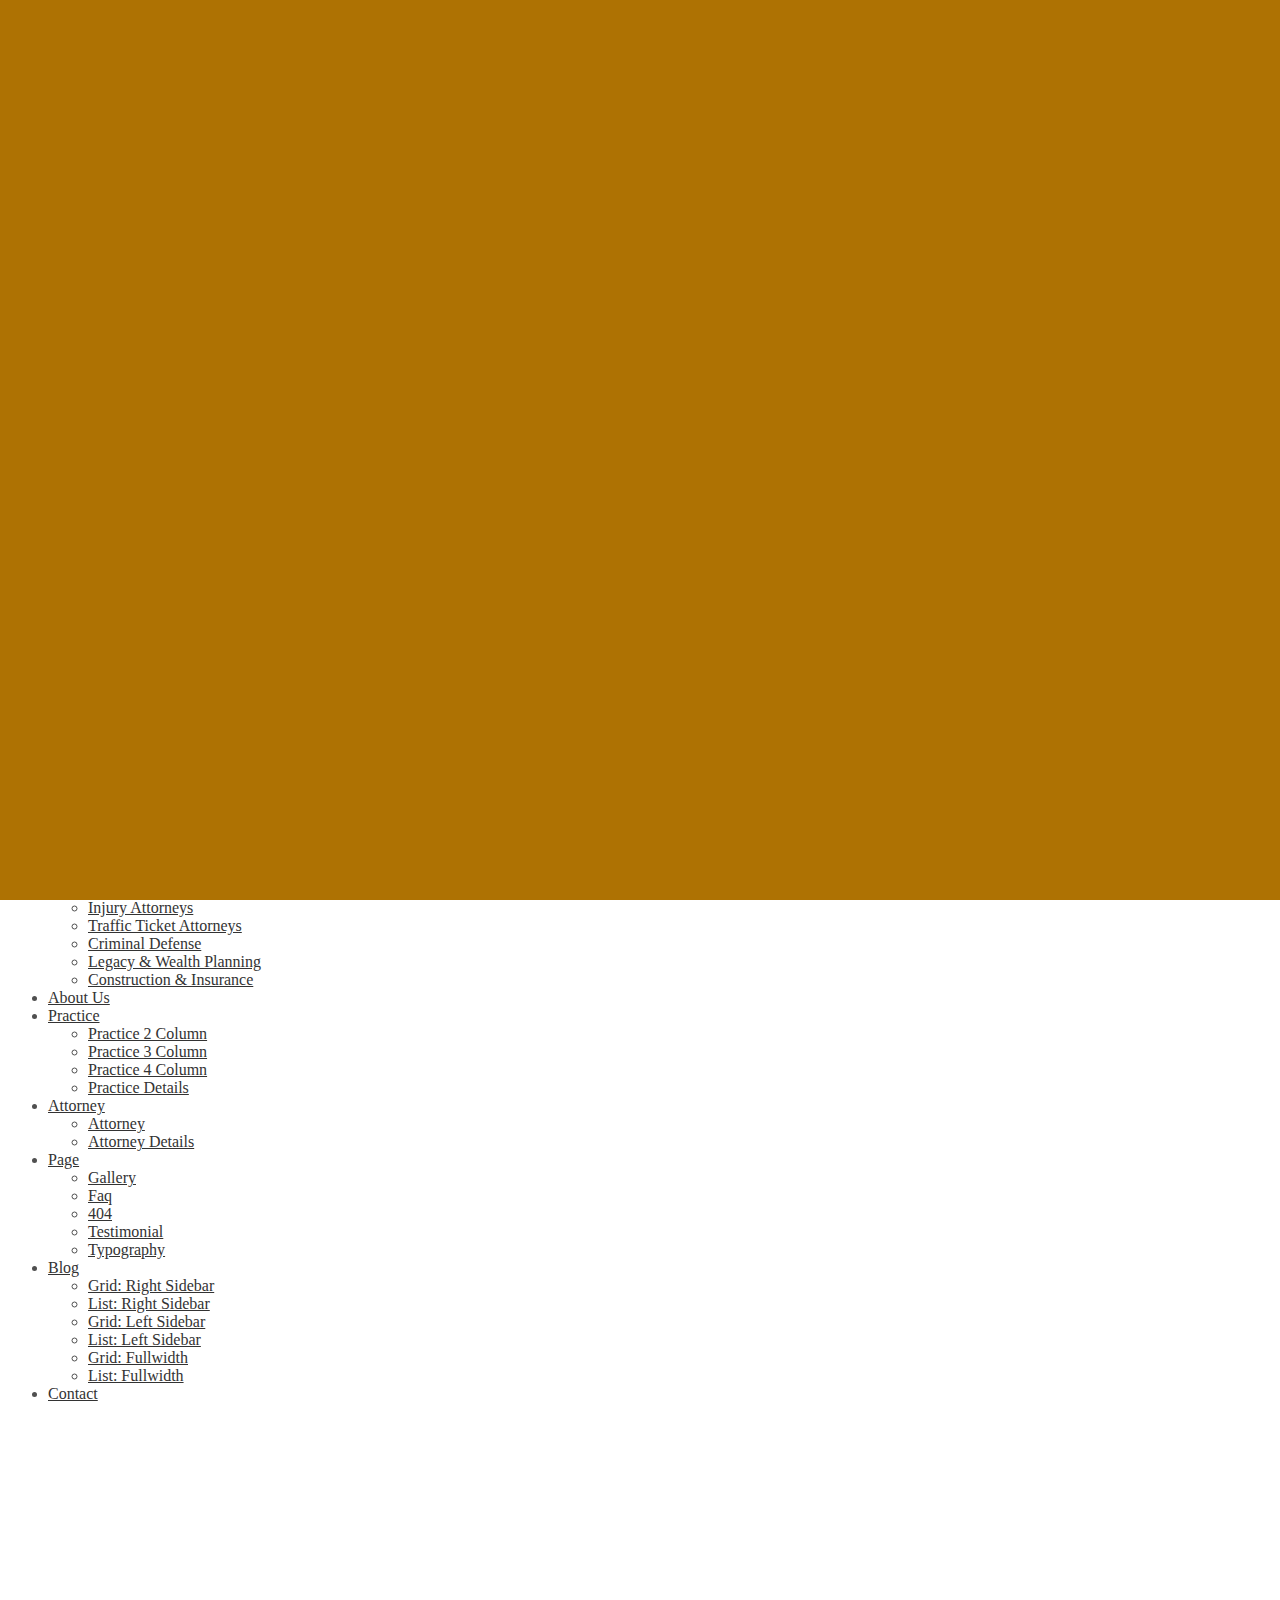
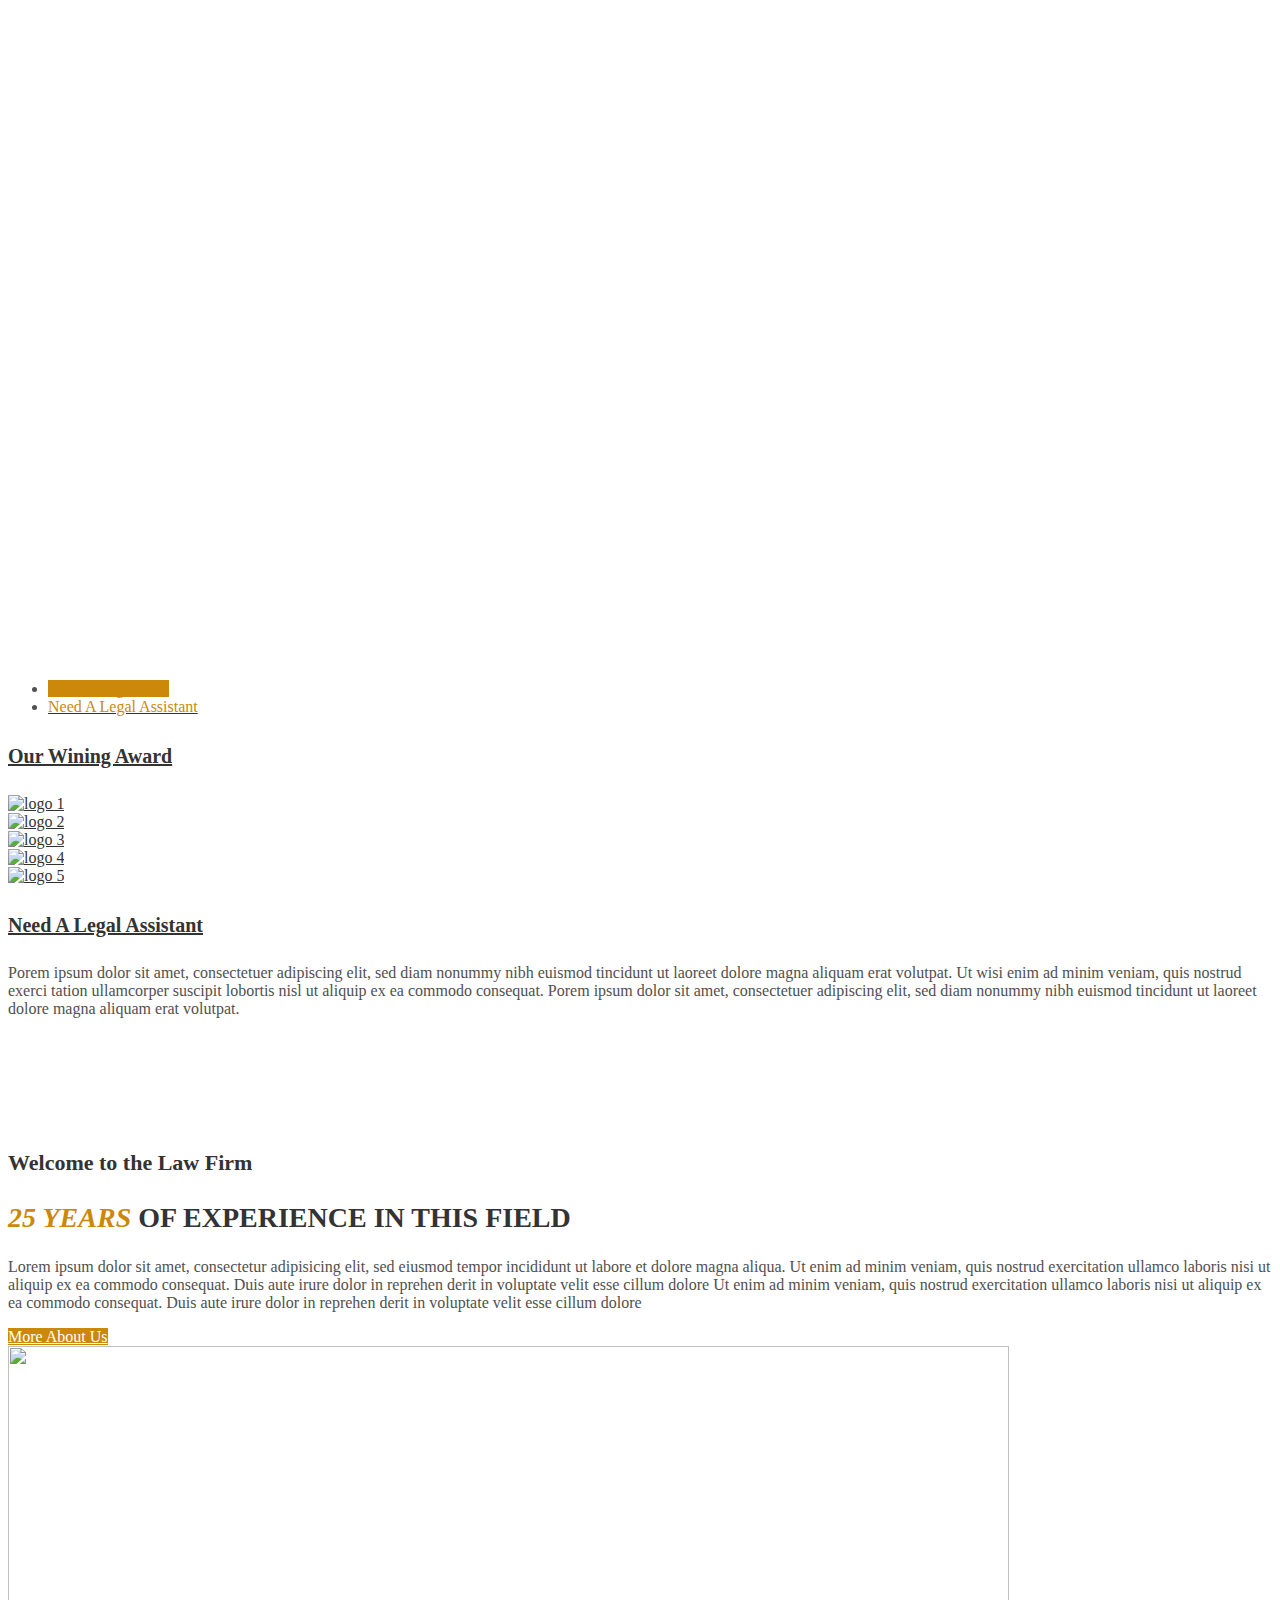
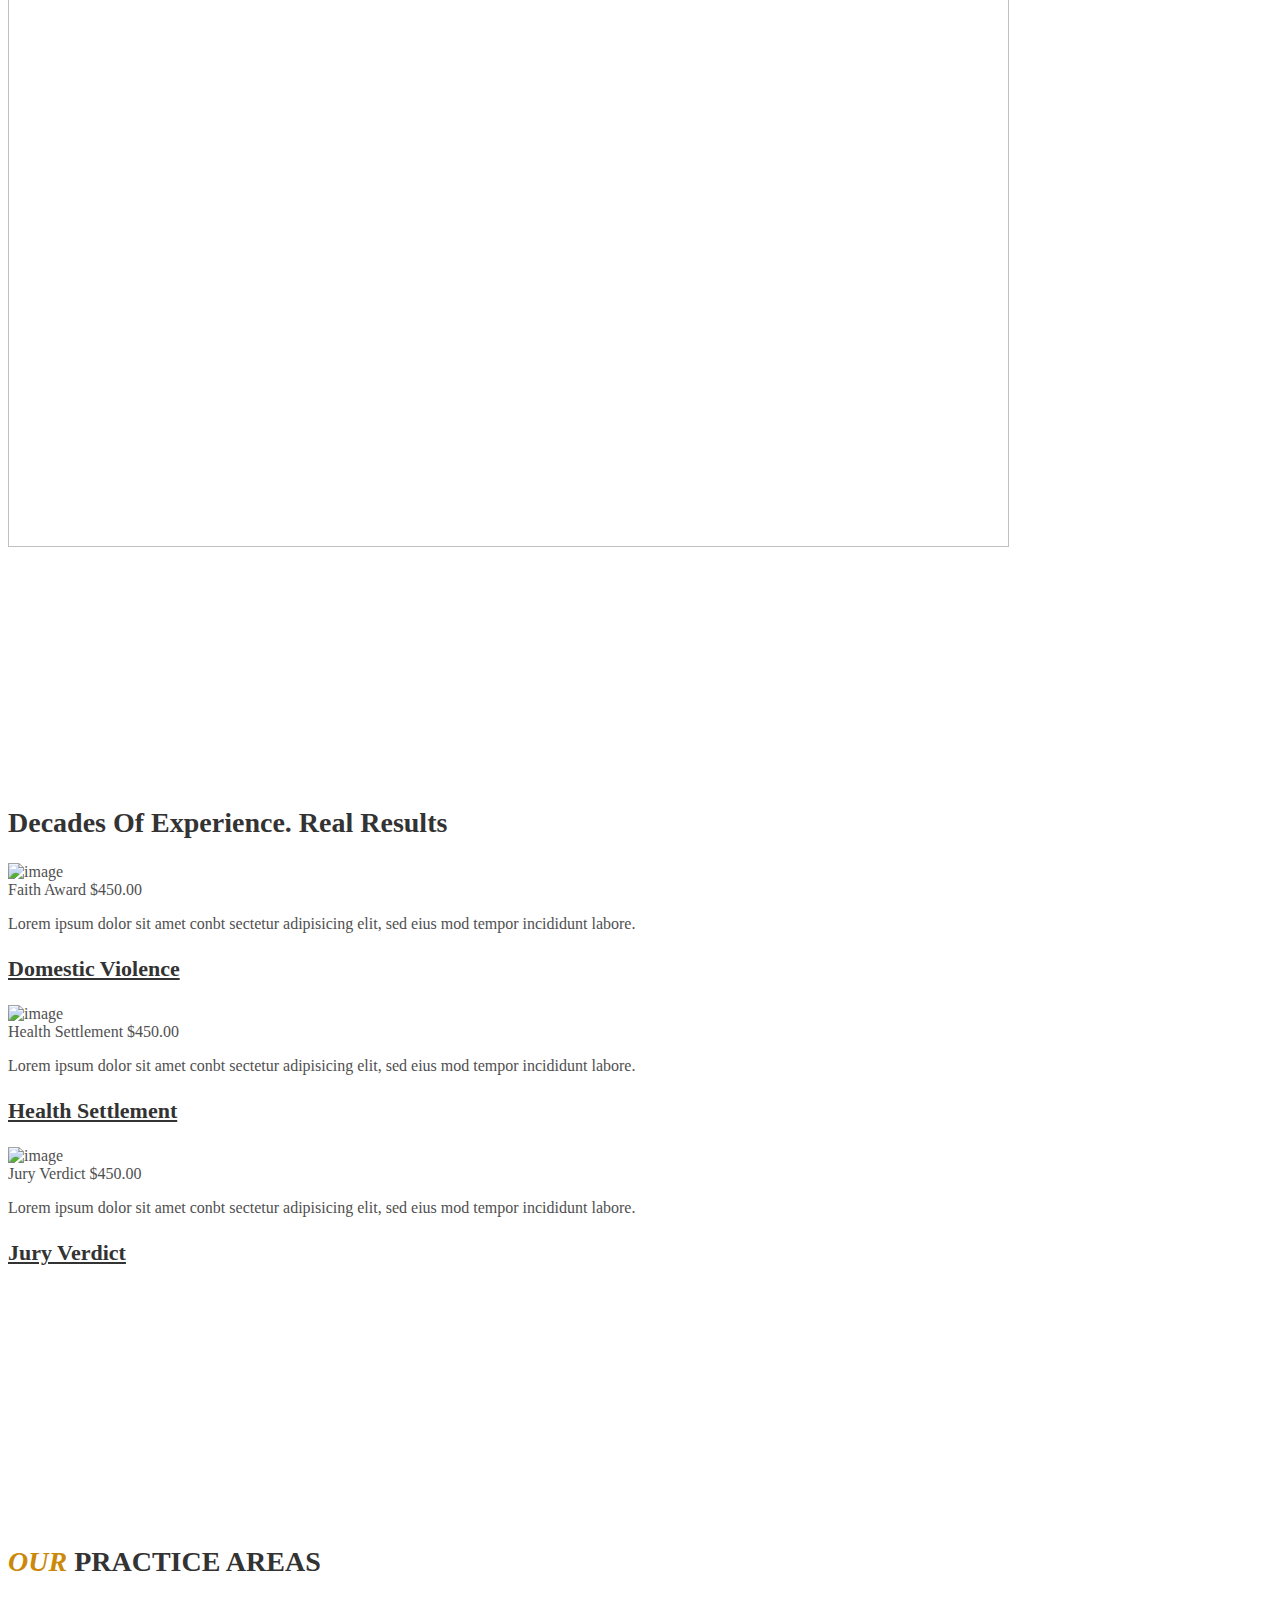
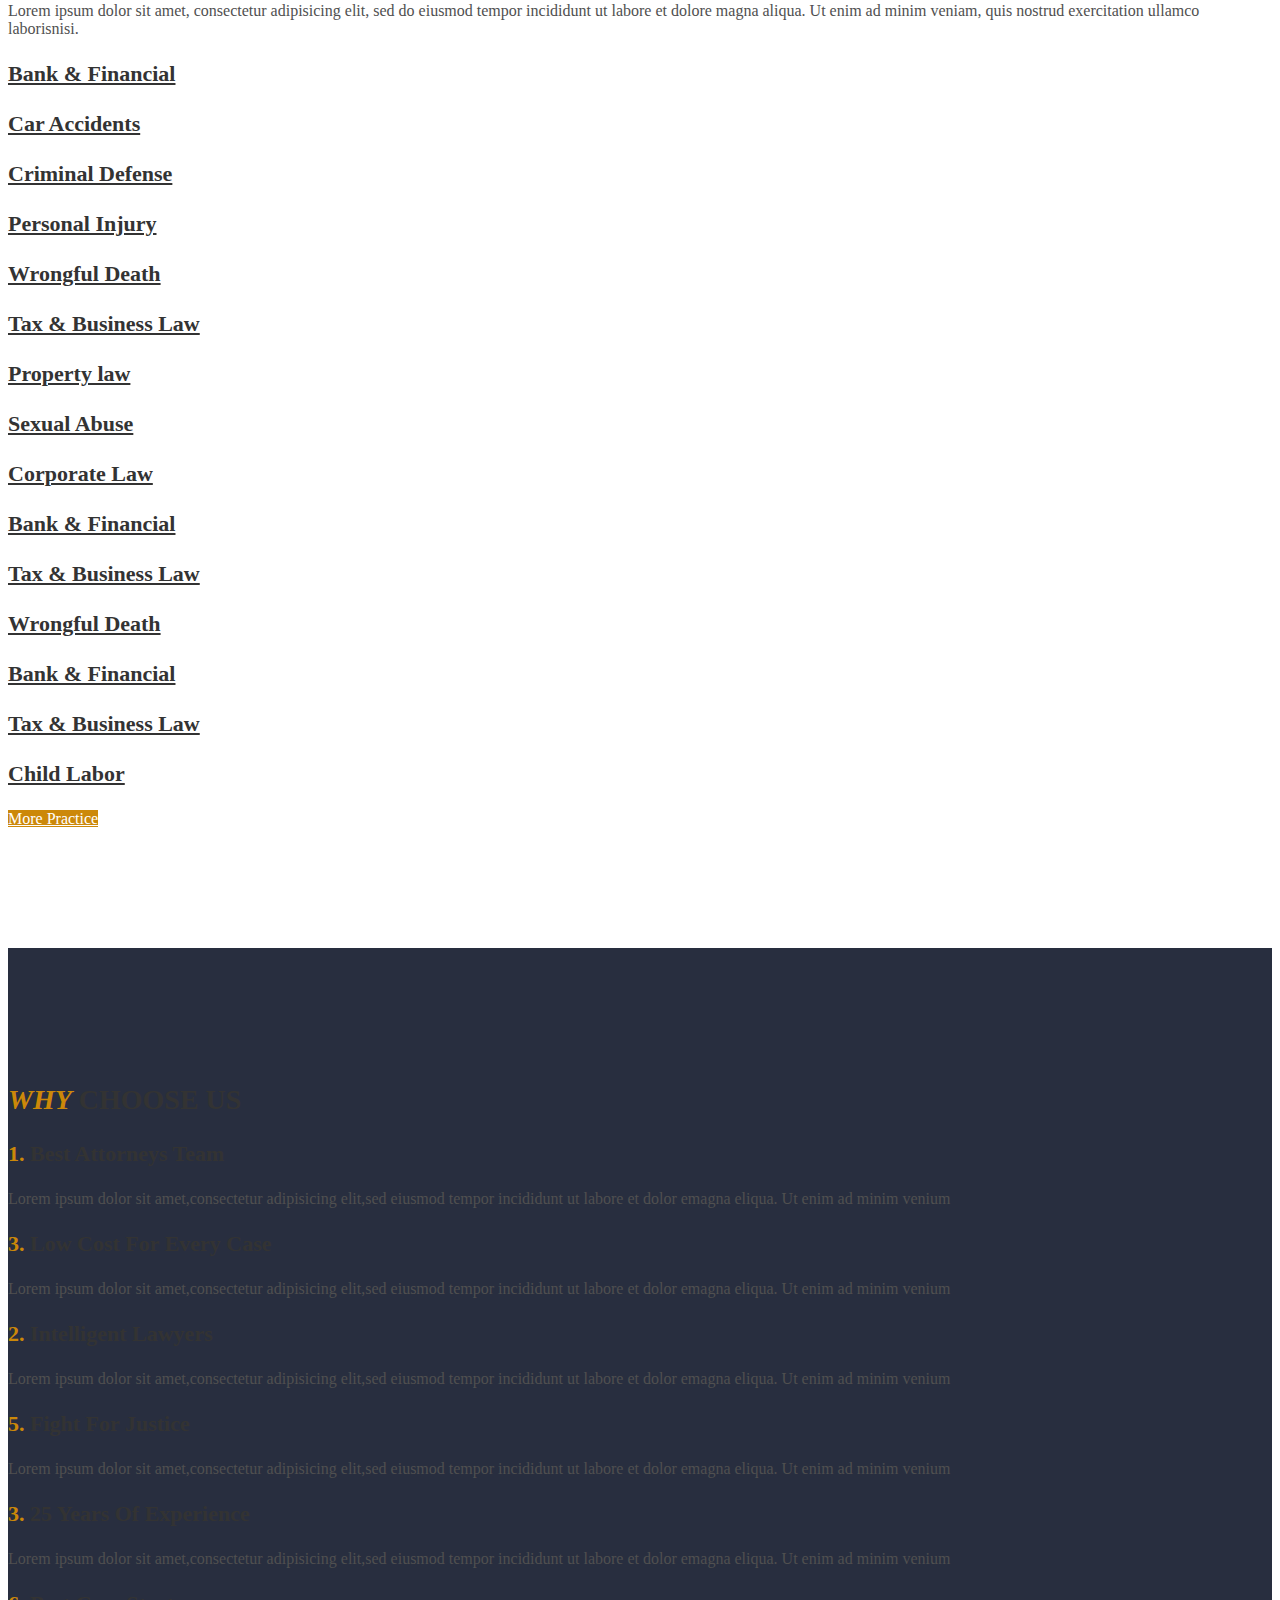
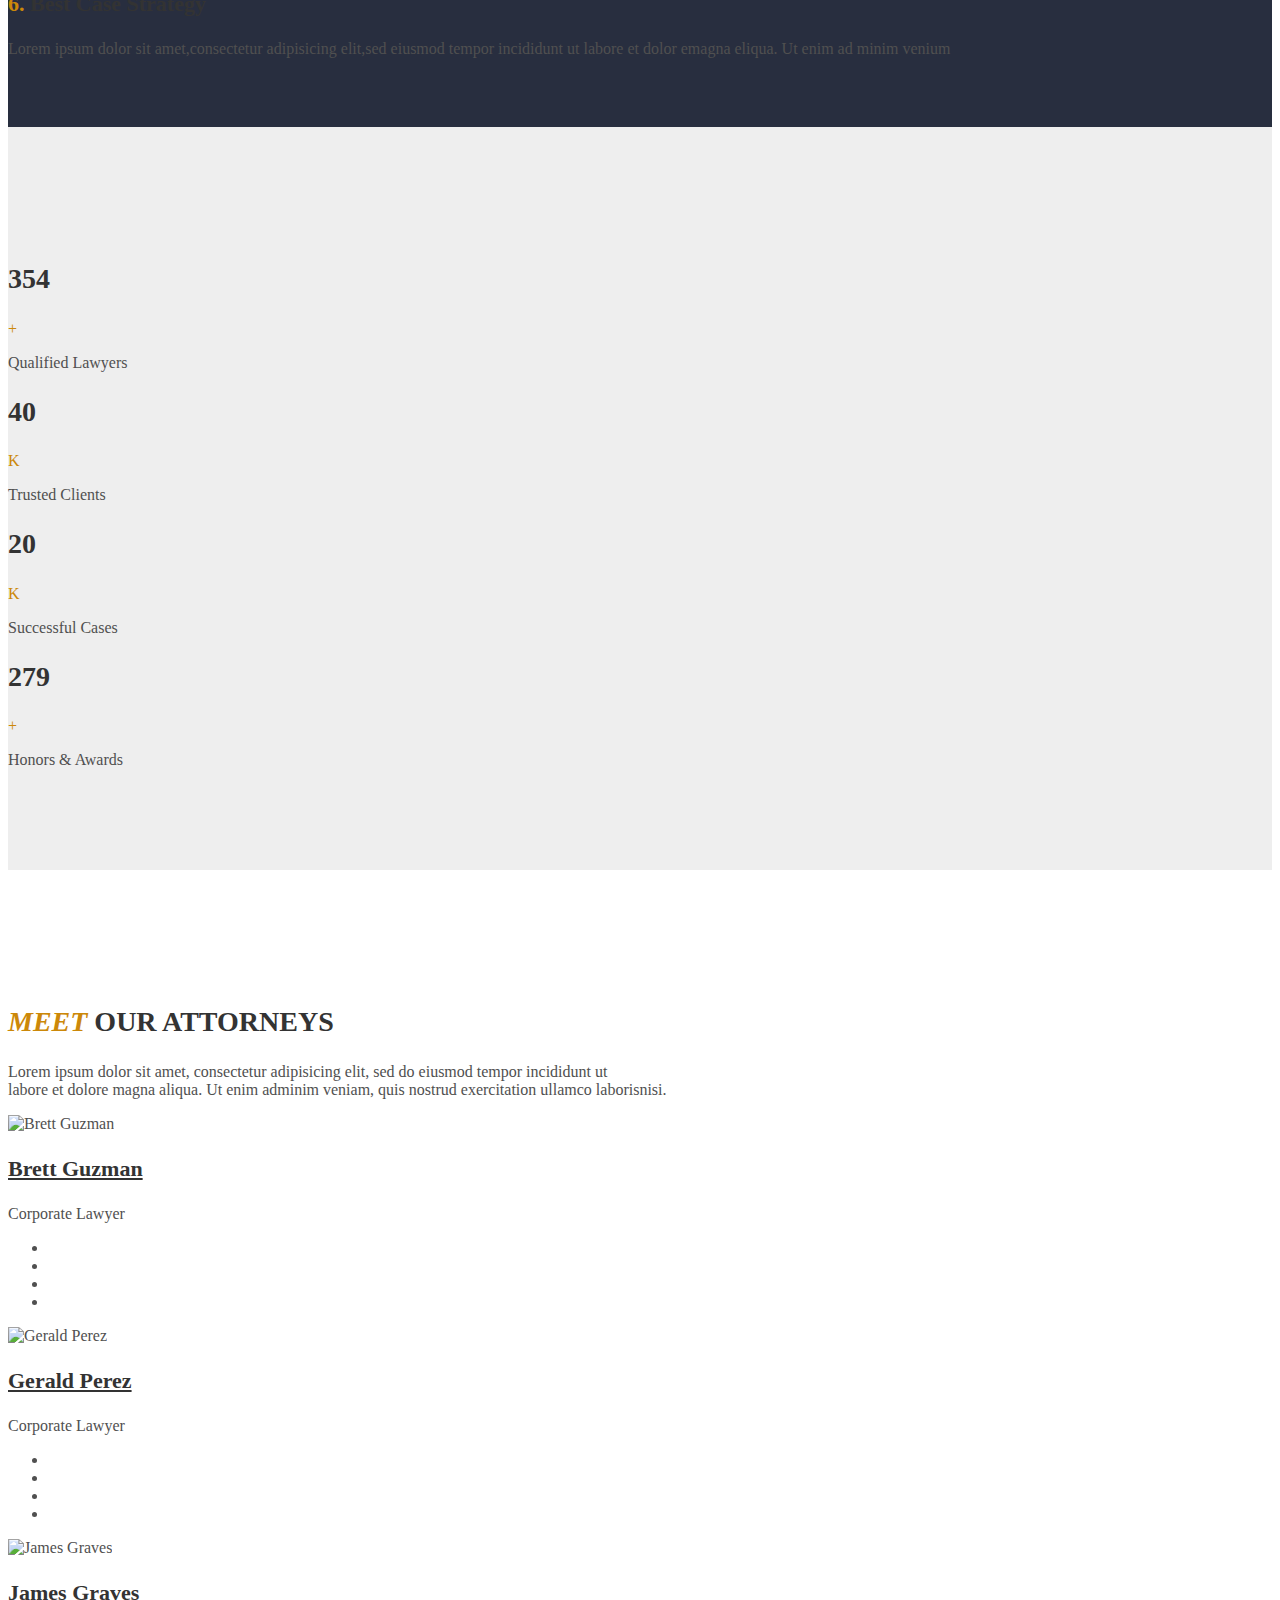
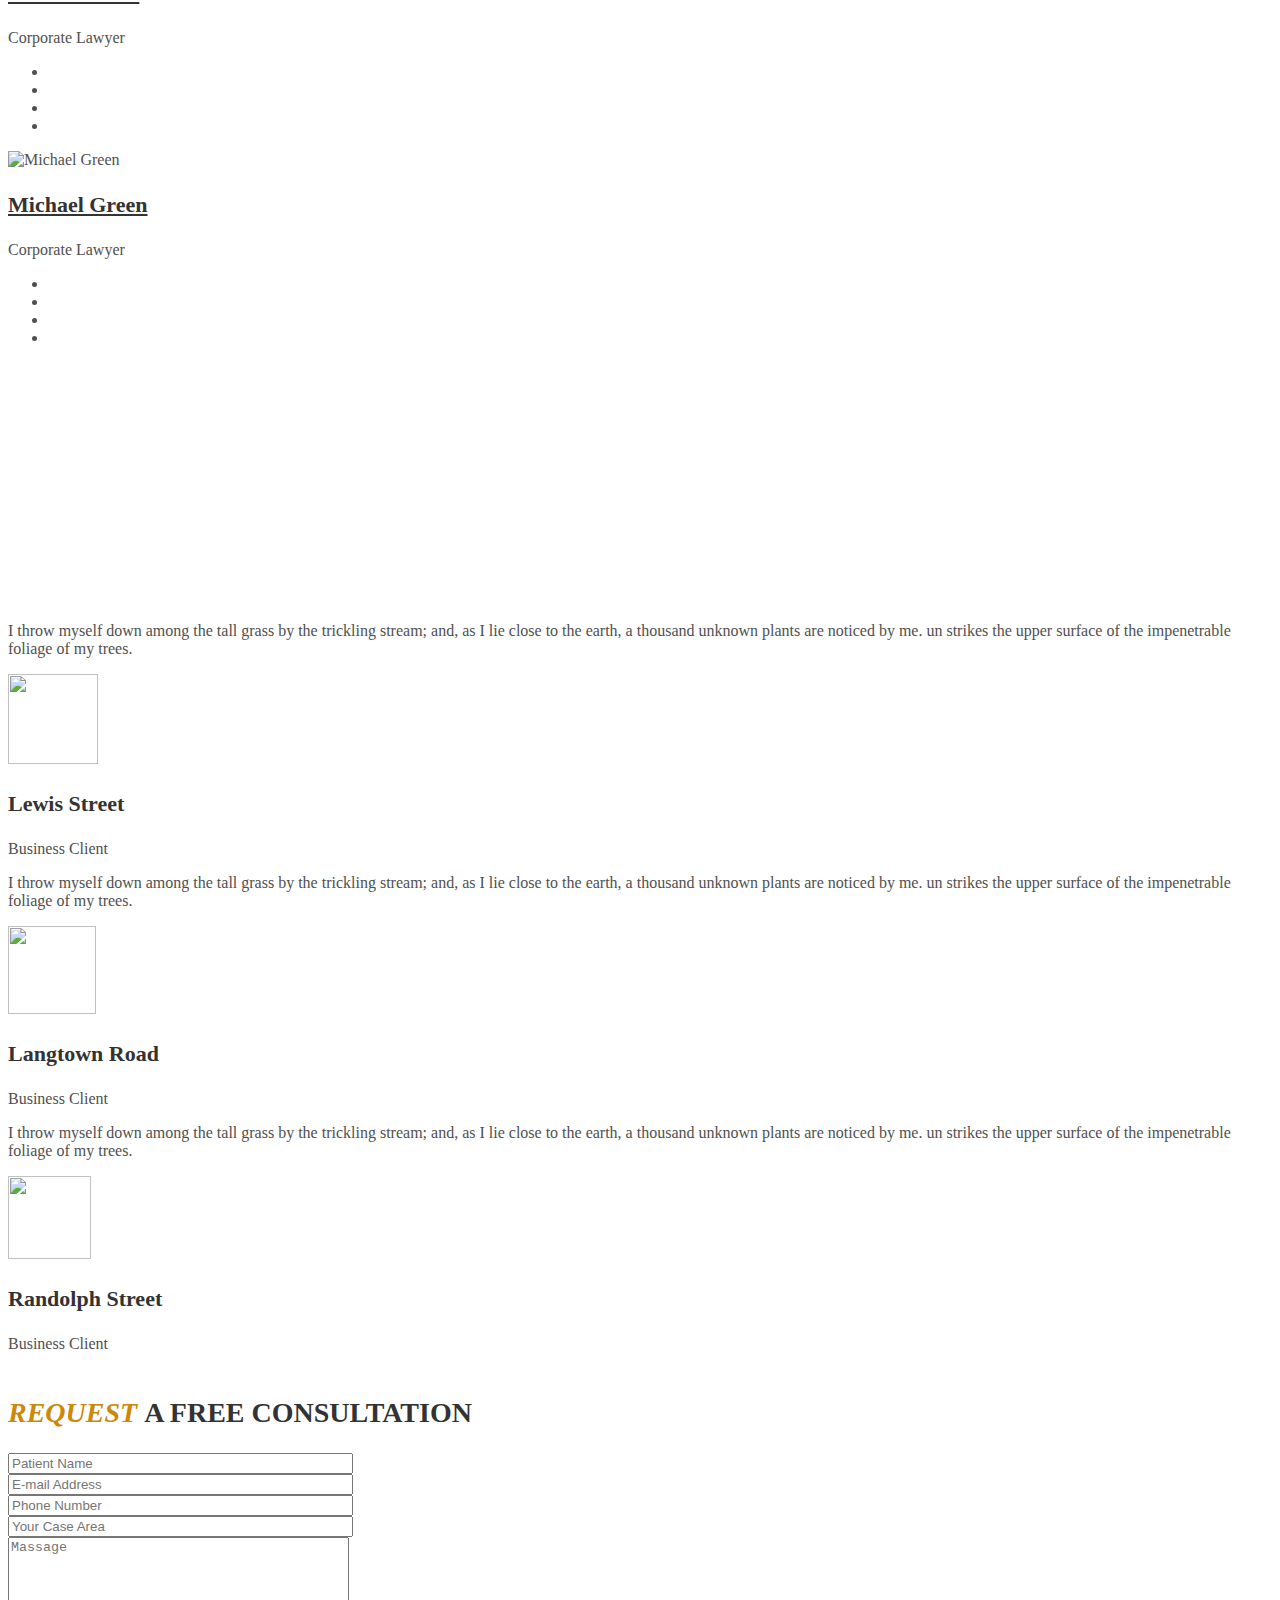
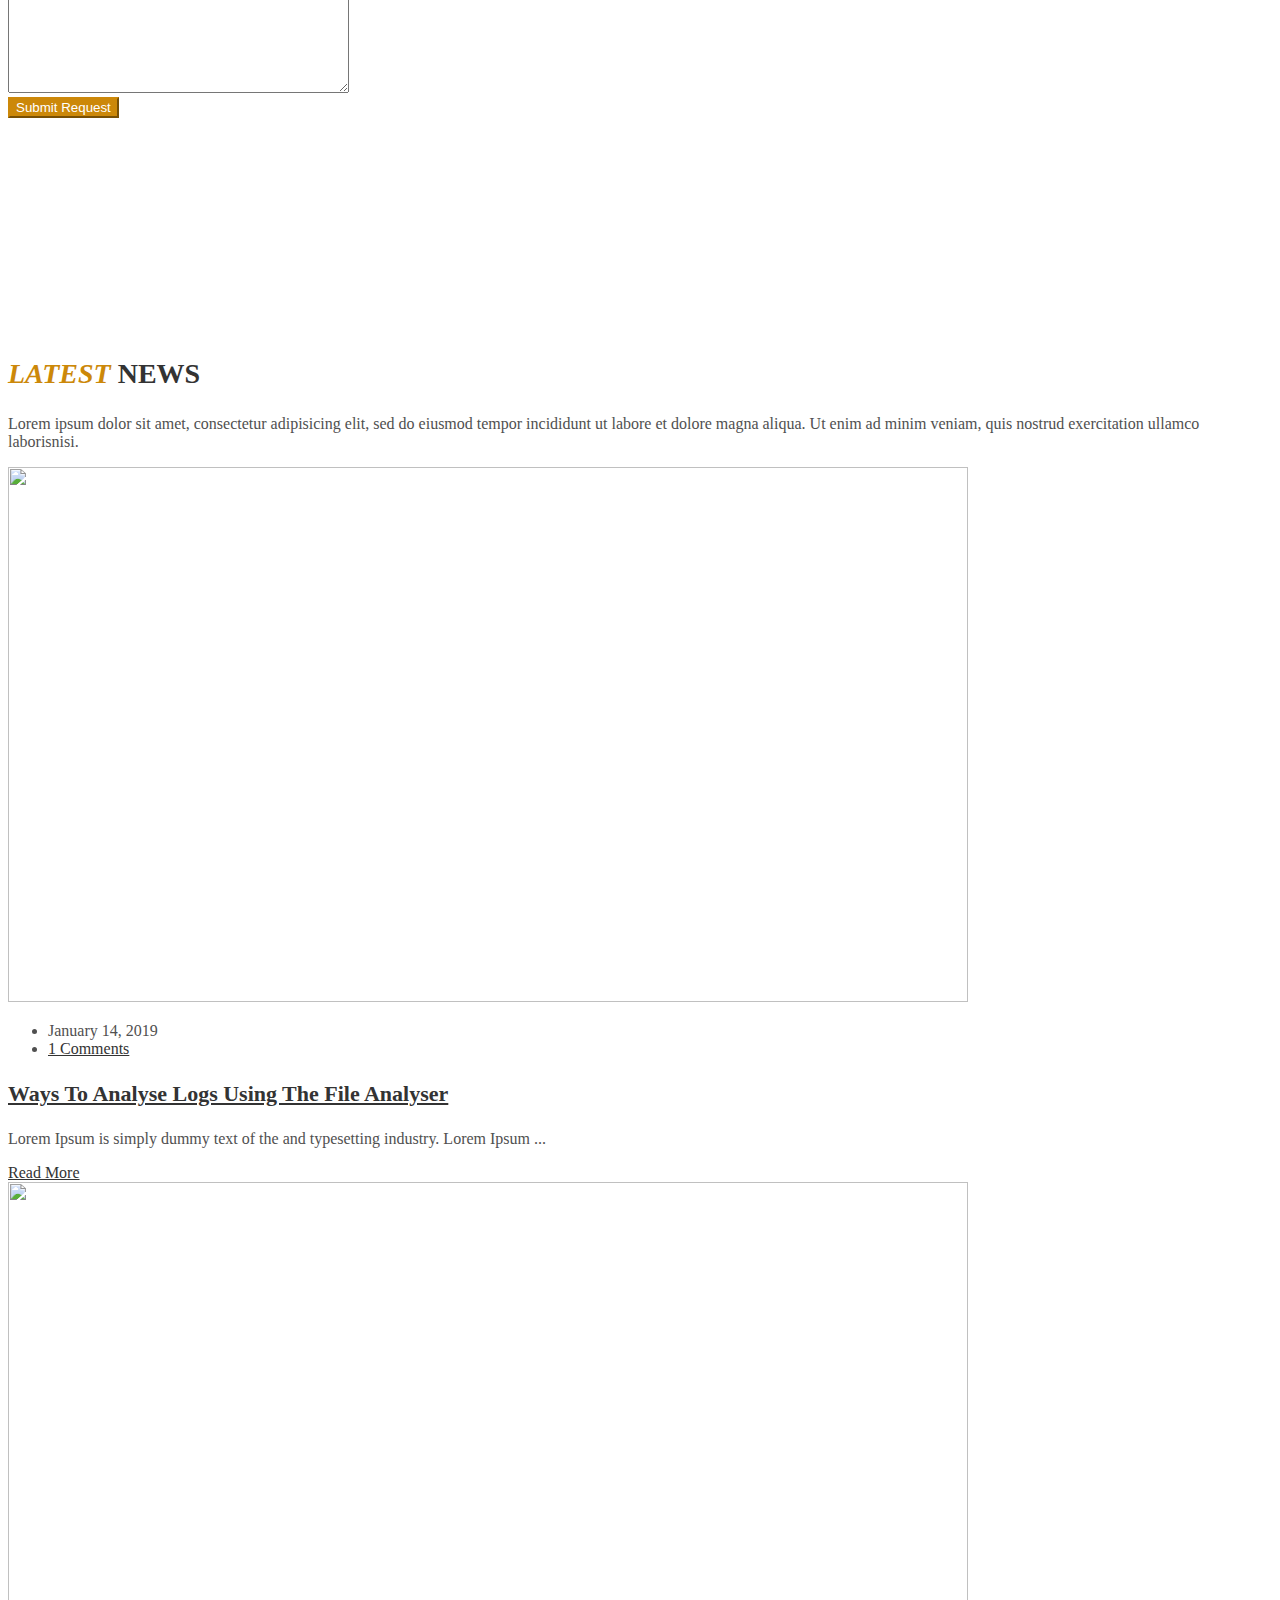
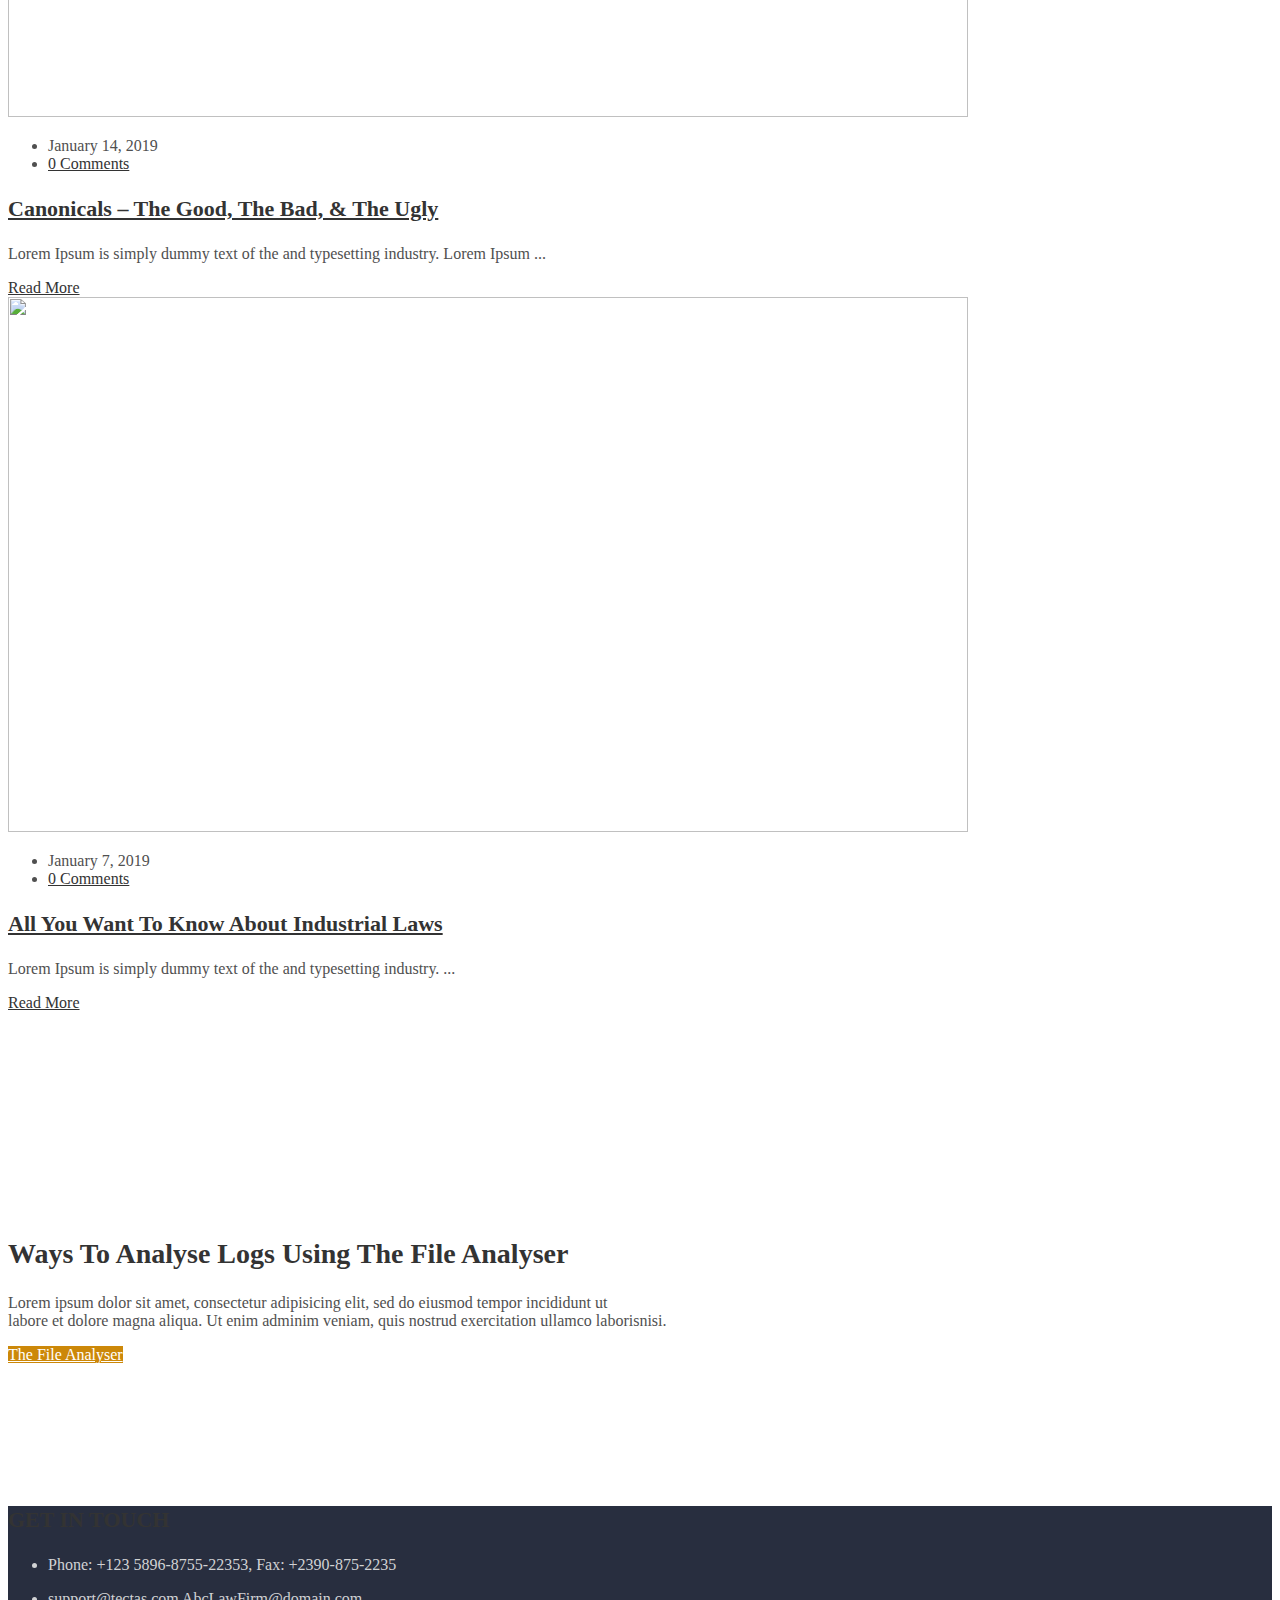
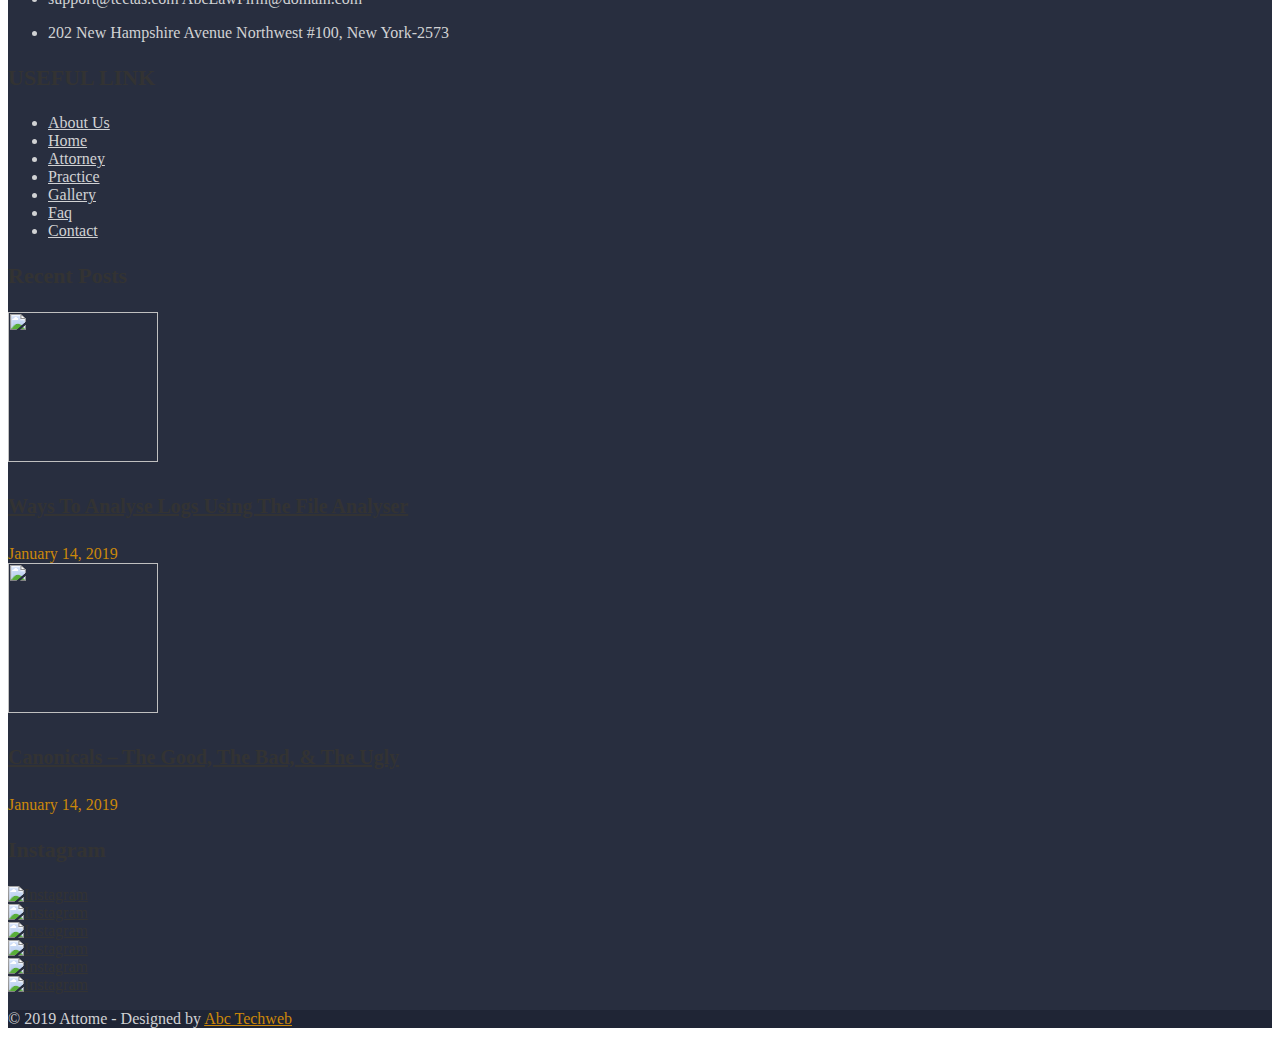
==== commit 399a4153: "Separating styles into CSS files" ====
--- a/index.html
+++ b/index.html
@@ -1,8 +1,8 @@
  <!doctype html>
 <html lang="en-US">
-
-<!-- Mirrored from abctechweb.net/wptheme/attome/ by HTTrack Website Copier/3.x [XR&CO'2014], Thu, 29 Aug 2019 13:41:44 GMT -->
-<!-- Added by HTTrack --><meta http-equiv="content-type" content="text/html;charset=UTF-8" /><!-- /Added by HTTrack -->
+
+<!-- Mirrored from abctechweb.net/wptheme/attome/ by HTTrack Website Copier/3.x [XR&CO'2014], Thu, 29 Aug 2019 13:41:44 GMT -->
+<!-- Added by HTTrack --><meta http-equiv="content-type" content="text/html;charset=UTF-8" /><!-- /Added by HTTrack -->
 <head>
 	<meta charset="UTF-8">
 	<meta name="viewport" content="width=device-width, initial-scale=1">
@@ -18,7 +18,7 @@
 			window._wpemojiSettings = {"baseUrl":"https:\/\/s.w.org\/images\/core\/emoji\/12.0.0-1\/72x72\/","ext":".png","svgUrl":"https:\/\/s.w.org\/images\/core\/emoji\/12.0.0-1\/svg\/","svgExt":".svg","source":{"concatemoji":"https:\/\/abctechweb.net\/wptheme\/attome\/wp-includes\/js\/wp-emoji-release.min.js?ver=5.2.2"}};
 			!function(a,b,c){function d(a,b){var c=String.fromCharCode;l.clearRect(0,0,k.width,k.height),l.fillText(c.apply(this,a),0,0);var d=k.toDataURL();l.clearRect(0,0,k.width,k.height),l.fillText(c.apply(this,b),0,0);var e=k.toDataURL();return d===e}function e(a){var b;if(!l||!l.fillText)return!1;switch(l.textBaseline="top",l.font="600 32px Arial",a){case"flag":return!(b=d([55356,56826,55356,56819],[55356,56826,8203,55356,56819]))&&(b=d([55356,57332,56128,56423,56128,56418,56128,56421,56128,56430,56128,56423,56128,56447],[55356,57332,8203,56128,56423,8203,56128,56418,8203,56128,56421,8203,56128,56430,8203,56128,56423,8203,56128,56447]),!b);case"emoji":return b=d([55357,56424,55356,57342,8205,55358,56605,8205,55357,56424,55356,57340],[55357,56424,55356,57342,8203,55358,56605,8203,55357,56424,55356,57340]),!b}return!1}function f(a){var c=b.createElement("script");c.src=a,c.defer=c.type="text/javascript",b.getElementsByTagName("head")[0].appendChild(c)}var g,h,i,j,k=b.createElement("canvas"),l=k.getContext&&k.getContext("2d");for(j=Array("flag","emoji"),c.supports={everything:!0,everythingExceptFlag:!0},i=0;i<j.length;i++)c.supports[j[i]]=e(j[i]),c.supports.everything=c.supports.everything&&c.supports[j[i]],"flag"!==j[i]&&(c.supports.everythingExceptFlag=c.supports.everythingExceptFlag&&c.supports[j[i]]);c.supports.everythingExceptFlag=c.supports.everythingExceptFlag&&!c.supports.flag,c.DOMReady=!1,c.readyCallback=function(){c.DOMReady=!0},c.supports.everything||(h=function(){c.readyCallback()},b.addEventListener?(b.addEventListener("DOMContentLoaded",h,!1),a.addEventListener("load",h,!1)):(a.attachEvent("onload",h),b.attachEvent("onreadystatechange",function(){"complete"===b.readyState&&c.readyCallback()})),g=c.source||{},g.concatemoji?f(g.concatemoji):g.wpemoji&&g.twemoji&&(f(g.twemoji),f(g.wpemoji)))}(window,document,window._wpemojiSettings);
 		</script>
-		<style type="text/css">
+		<!-- <style type="text/css">
 img.wp-smiley,
 img.emoji {
 	display: inline !important;
@@ -31,14 +31,18 @@
 	background: none !important;
 	padding: 0 !important;
 }
-</style>
-	<link rel='stylesheet' id='wp-block-library-css'  href='https://abctechweb.net/wptheme/attome/wp-includes/css/dist/block-library/style.min.css?ver=5.2.2' type='text/css' media='all' />
-<link rel='stylesheet' id='contact-form-7-css'  href='https://abctechweb.net/wptheme/attome/wp-content/plugins/contact-form-7/includes/css/styles.css?ver=5.1.3' type='text/css' media='all' />
-<link rel='stylesheet' id='rs-plugin-settings-css'  href='https://abctechweb.net/wptheme/attome/wp-content/plugins/revslider/public/assets/css/rs6.css?ver=6.0.4' type='text/css' media='all' />
-<style id='rs-plugin-settings-inline-css' type='text/css'>
+</style> -->
+<link rel="stylesheet" href="assets/css/first.css" />
+    <!-- <link rel='stylesheet' id='wp-block-library-css'  href='https://abctechweb.net/wptheme/attome/wp-includes/css/dist/block-library/style.min.css?ver=5.2.2' type='text/css' media='all' /> -->
+<link rel="stylesheet" href="assets/css/second.css" />
+<!-- <link rel='stylesheet' id='contact-form-7-css'  href='https://abctechweb.net/wptheme/attome/wp-content/plugins/contact-form-7/includes/css/styles.css?ver=5.1.3' type='text/css' media='all' /> -->
+<link rel="stylesheet" href="assets/css/third.css" />
+<!-- <link rel='stylesheet' id='rs-plugin-settings-css'  href='https://abctechweb.net/wptheme/attome/wp-content/plugins/revslider/public/assets/css/rs6.css?ver=6.0.4' type='text/css' media='all' /> -->
+<link rel="stylesheet" href="assets/css/fourth.css" />
+<!-- <style id='rs-plugin-settings-inline-css' type='text/css'>
 #rs-demo-id {}
-</style>
-<link rel='stylesheet' id='attome-style-css'  href='https://abctechweb.net/wptheme/attome/wp-content/themes/attome/style.css?ver=5.2.2' type='text/css' media='all' />
+</style> -->
+<!-- <link rel='stylesheet' id='attome-style-css'  href='https://abctechweb.net/wptheme/attome/wp-content/themes/attome/style.css?ver=5.2.2' type='text/css' media='all' /> -->
 <link rel='stylesheet' id='bootstrap-css'  href='https://abctechweb.net/wptheme/attome/wp-content/themes/attome/assets/css/bootstrap.min.css?ver=4.0.0' type='text/css' media='all' />
 <link rel='stylesheet' id='font-awesome-css'  href='https://abctechweb.net/wptheme/attome/wp-content/plugins/js_composer/assets/lib/bower/font-awesome/css/font-awesome.min.css?ver=6.0.3' type='text/css' media='all' />
 <link rel='stylesheet' id='awt-icons-css'  href='https://abctechweb.net/wptheme/attome/wp-content/themes/attome/assets/css/awt-icon.css?ver=1.0.0' type='text/css' media='all' />
@@ -49,224 +53,224 @@
 <link rel='stylesheet' id='loader-css'  href='https://abctechweb.net/wptheme/attome/wp-content/themes/attome/assets/css/loader.min.css?ver=4.0.0' type='text/css' media='all' />
 <link rel='stylesheet' id='app-css'  href='https://abctechweb.net/wptheme/attome/wp-content/themes/attome/assets/css/attome.css?ver=1.0.0' type='text/css' media='all' />
 <style id='app-inline-css' type='text/css'>
--.site-logo a {-max-width: 200px;-display: block;-}-#primary-menu li a, #primary-menu li .sub-menu li a {-font-family: "Roboto";-font-weight: 500;-}body {font-family: "Roboto";font-weight: 400;font-size:16px;color:#505050}h1 {font-family: "Raleway";font-weight:700}h2 {font-family: "Raleway";font-weight:700}h3 {font-family: "Raleway";font-weight:700}h4 {font-family: "Raleway";font-weight:700}h5 {font-family: "Raleway";font-weight:600}h6 {font-family: "Raleway";font-weight:600}h1, h2, h3, h4, h5, h6 {color:#333333}h1 { -font-size:36px;-line-height:44px;-}h2 { -font-size:28px;-line-height:34px;-}h3 { -font-size:22px;-line-height:28px;-}h4 { -font-size:20px;-line-height:26px; -}h5 { -font-size:18px;-line-height:24px;-}h6 { -font-size:16px;-line-height:22px;-}-q, a:hover, a:focus, a:active, code, .page-content .widgettitle,-.widget_recent_entries a:hover, .widget_recent_comments a:hover, -.widget_archive a:hover, .widget_categories a:hover, .widget_meta a:hover,-.widget_product_categories a:hover,article.post .read-more-btn:hover,-.widget_rss a:hover, .widget_pages a:hover, .widget_nav_menu a:hover,-.attome_page_header .banner-title .attome_breadcrumbs a, -.attome_post_author_box .user-social-link li a:hover,.practice .content h3 a,-.cp, .chp:hover, .post-style-three .blog-post-content .entry-title a:hover, -.post-style-three .blog-post-content .post-meta li a:hover, article.post.sticky .entry-title a,-article.post .entry-title a:hover, .rev_slider_wrapper li span, .rev_slider_wrapper li .rev-btn,-.larfirm_blog_posts .blog-style-one .blog-post-content .entry-title a:hover,-.listitems li i, article.post .entry-meta span i,-.attome-tab li a:hover, .attome-tab li a.active, .icon-box.style-one .content .read-link,-.section-title h2 em, .counter-box .content span, .counter-box .icon-wrap i, .icon-box.style-four, .testimonial-four .testi-content i,-.video-btn:hover, .video-btn:focus, .video-btn:active, .video-btn:focus:active, -.attome_team_members-two .team-member .member-bio .team-profail li a:hover,-.site-footer .recent_posts_widget .resent-post .content .meta .author .url, -.site-footer .recent_posts_widget .resent-post .content h4 a:hover,.tags-links a:hover,-.post-single article.post .post-content ul li:before,.icon-box.style-three .item-content .content .title a:hover,-.copyright-bar .site-info p a, .site-footer .widget_nav_menu .menu > li > a:hover, -article.post .entry-meta a:hover, .search-form .search-submit:hover, .add-menu li a:hover,-.tab-content ul li:before, .post-style-two .blog-post-content .entry-title a:hover,-.wpb-js-composer .vc_tta-color-grey.vc_tta-style-classic .vc_tta-tab.vc_active > a, -.case-result-box:hover h3, .choose-item h3 span, .team-box-layout1 .item-content-wrapper -.item-content ul.social-default li a:hover, .page-popup-search .form-description,-#comments .comment-list li .comment-body .reply a, .section-title .title em,-.section-title .delimiter, .practice .item-img-wrapper a:hover, .site-footer .recent_posts_widget -.resent-post .content .meta .date, input[type=submit]:hover,.icon-box.style-four .item-content .abc-btn-default,-.team-box-layout1 .item-content-wrapper .item-content h3 a:hover, .abc-btn-default:hover, .abc-btn-default:focus, -.video-btn:hover, .video-btn:focus, .video-btn:active, .video-btn:focus:active, .post-date a:hover, -.post-date a i, .post-footer a:hover, .team-box-layout1 .item-content-wrapper .item-content ul.social-default li a,-.abc-btn-default.btn-light, .contact-form-wrappper .wpcf7-form-control.abc-btn-default:hover, -.wpb-js-composer .vc_tta-tabs:not([class*=vc_tta-gap]):not(.vc_tta-o-no-fill).vc_tta-tabs-position-top .vc_tta-tab > a span  {-color: #cc8809;-}---.copyright-bar .site-info p a:hover, #comments .comment-list li .comment-body .reply a:hover, -article.post.sticky .entry-title a:hover, .team-box-layout1 .item-content-wrapper .item-content ul.social-default li a:hover {-color: rgba(204, 136, 9, 0.8);--}  -.overlay-content-box:before {-background: rgba(204, 136, 9, 0.9);-}--.case-result-box .item-img:before-{-background: #cc8809;-}--.icon-box.style-two:hover:before {-background: rgba(204, 136, 9, 0.9);-}--.wpb-js-composer .vc_tta-color-grey.vc_tta-style-classic .vc_tta-tab.vc_active > a {-background-color: #cc8809 !important;-}----.form-submit .submit, .iconlink-box li:hover, .practice-single .prictice-thumbnail .entry-title,-.footer-two-inner .attome-social-link li a:hover, .attome_address_widget .address li .icon,-.pinacop-modal-video .video-btn:before,-.post-navigation .nav-links .nav-previous:hover, .post-navigation .nav-links .nav-next:hover,- #attome-pagination .page-numbers li .current, #attome-pagination .page-numbers li:hover, -.section-title .delimiter:before, .section-title .delimiter:after,-.vertical-tabs-wrapper .vertical-tabs li a.active, .vertical-tabs-wrapper .vertical-tabs li a:hover,-.icon-box.style-two .icon-container, .swiper-pagination span.swiper-pagination-bullet-active, -.abc-btn-default, .case-result-box:hover h3,.return-to-top:hover:after, .icon-box.style-one, .card .card-header.active, -.current .history-time a, .contact-form-wrappper .wpcf7-form-control.abc-btn-default, .attome-portfolio-filter li:hover,-.attome-portfolio-filter li.active, .color-bg-primary, button, input[type=button], input[type=reset], input[type=submit],-.icon-box.style-four, .attome_carousel .slider-slider-nav .slider-prev:hover, .attome_carousel .slider-slider-nav .slider-next:hover,-.attome_carousel_content .slider-slider-nav .slider-prev:hover, .attome_carousel_content .slider-slider-nav .slider-next:hover,-.pinacop-modal-video .video-btn, .attome-portfolio-gallery .portfolio-item .portfolio-wrapper .content-layer .view-item:hover,-.icon-box.style-five .title:hover {-background: #cc8809;-color: #fff;-}---.comment-form-author input:hover, .comment-form-email input:hover,-.comment-form-url input:hover, #commentform textarea:hover, .comment-form-author input:focus,-.comment-form-email input:focus, .comment-form-url input:focus, #commentform textarea:focus, -.form-submit .submit, .vertical-tabs-wrapper .vertical-tabs li a, .swiper-pagination span.swiper-pagination-bullet-active:before,-.attome-portfolio-filter li:hover, .attome-portfolio-filter li.active, .popup-search-opened .page-popup-search .search-field,-.abc-btn-default, blockquote, button, input[type=button], input[type=reset], input[type=submit], -.contact-form-wrappper .wpcf7-form-control.abc-btn-default, .wpcf7-form-control-wrap input:focus, -.wpcf7-form-control-wrap textarea:focus, .attome-portfolio-gallery .portfolio-item .portfolio-wrapper .content-layer .view-item:hover {-border-color: #cc8809;-}--.video-btn:hover:after, .video-btn:focus:after, .video-btn:active:after, -.video-btn:focus:active:after {-border-color: transparent transparent transparent #cc8809;-}--.color-bg-secondary {-background-color: #ae7203 !important;-}--a,-h1, h2, h3, h4, h5, h6 {-color: #333333;-}--.error-404.not-found a{-border-color: #333333;-}--mark,-.signup-newsletter-form input.submit-btn,-.error-404.not-found a:hover,-.more-link:hover,-.widget h4.widget-title:after,-.section-title:before,-.section-title:after {-background-color: #333333;-}--.header-text-wrap .header-text li, .attome-topbar .attome-social-link li a {-color: #fff;-}--.attome-topbar, .header-middle .middle-inner .contact-number .icon, .top-search-btn { -background: #cc8809-}--.attome-topbar .attome-social-link li a:hover, .header-middle .middle-inner .search-form i, .header-text-wrap .header-text li.open-hour span {-color: #cc8809-}--#primary-menu li a {-color: #333;-}--#primary-menu li a:hover, #primary-menu li.current_page_ancestor > a, #primary-menu li.current_page_ancestor li.current_page_item a {-color: #cc8809 !important;-}--#menu-header-menu a:hover {-background: #cc8809 !important;-}--#primary-menu li .sub-menu li a {-color: #878787;-}--#primary-menu li .sub-menu li a:hover {-color: #333 !important;-}--#primary-menu li .sub-menu {-background: #fff;-}--.site-footer {-background: #282e3f;-}--.copyright-bar {-background: #1f2535;-}--.site-footer, .attome_address_widget .address li p {-color: #d1d2d4;-}--.site-footer .widget_nav_menu .menu > li > a {-color: #d1d2d4;-}--.site-footer .widget_nav_menu .menu > li > a:hover {-color: #cc8809 !important ;-}
-
-			#preloader {
-				position: fixed;
-				top: 0;
-				left: 0;
-				bottom: 0;
-				right: 0;
-				background-color: #ae7203;
-				z-index: 999999;
-			}
-
-			#loader {
-			position: absolute;
-			top: 50%;
-			left: 50%;
-			transform: translate(-50%, -50%);
+
+.site-logo a {
+max-width: 200px;
+display: block;
+}
+#primary-menu li a, #primary-menu li .sub-menu li a {
+font-family: "Roboto";
+font-weight: 500;
+}body {font-family: "Roboto";font-weight: 400;font-size:16px;color:#505050}h1 {font-family: "Raleway";font-weight:700}h2 {font-family: "Raleway";font-weight:700}h3 {font-family: "Raleway";font-weight:700}h4 {font-family: "Raleway";font-weight:700}h5 {font-family: "Raleway";font-weight:600}h6 {font-family: "Raleway";font-weight:600}h1, h2, h3, h4, h5, h6 {color:#333333}h1 { 
+font-size:36px;
+line-height:44px;
+}h2 { 
+font-size:28px;
+line-height:34px;
+}h3 { 
+font-size:22px;
+line-height:28px;
+}h4 { 
+font-size:20px;
+line-height:26px; 
+}h5 { 
+font-size:18px;
+line-height:24px;
+}h6 { 
+font-size:16px;
+line-height:22px;
+}
+q, a:hover, a:focus, a:active, code, .page-content .widgettitle,
+.widget_recent_entries a:hover, .widget_recent_comments a:hover, 
+.widget_archive a:hover, .widget_categories a:hover, .widget_meta a:hover,
+.widget_product_categories a:hover,article.post .read-more-btn:hover,
+.widget_rss a:hover, .widget_pages a:hover, .widget_nav_menu a:hover,
+.attome_page_header .banner-title .attome_breadcrumbs a, 
+.attome_post_author_box .user-social-link li a:hover,.practice .content h3 a,
+.cp, .chp:hover, .post-style-three .blog-post-content .entry-title a:hover, 
+.post-style-three .blog-post-content .post-meta li a:hover, article.post.sticky .entry-title a,
+article.post .entry-title a:hover, .rev_slider_wrapper li span, .rev_slider_wrapper li .rev-btn,
+.larfirm_blog_posts .blog-style-one .blog-post-content .entry-title a:hover,
+.listitems li i, article.post .entry-meta span i,
+.attome-tab li a:hover, .attome-tab li a.active, .icon-box.style-one .content .read-link,
+.section-title h2 em, .counter-box .content span, .counter-box .icon-wrap i, .icon-box.style-four, .testimonial-four .testi-content i,
+.video-btn:hover, .video-btn:focus, .video-btn:active, .video-btn:focus:active, 
+.attome_team_members-two .team-member .member-bio .team-profail li a:hover,
+.site-footer .recent_posts_widget .resent-post .content .meta .author .url, 
+.site-footer .recent_posts_widget .resent-post .content h4 a:hover,.tags-links a:hover,
+.post-single article.post .post-content ul li:before,.icon-box.style-three .item-content .content .title a:hover,
+.copyright-bar .site-info p a, .site-footer .widget_nav_menu .menu > li > a:hover, 
+article.post .entry-meta a:hover, .search-form .search-submit:hover, .add-menu li a:hover,
+.tab-content ul li:before, .post-style-two .blog-post-content .entry-title a:hover,
+.wpb-js-composer .vc_tta-color-grey.vc_tta-style-classic .vc_tta-tab.vc_active > a, 
+.case-result-box:hover h3, .choose-item h3 span, .team-box-layout1 .item-content-wrapper 
+.item-content ul.social-default li a:hover, .page-popup-search .form-description,
+#comments .comment-list li .comment-body .reply a, .section-title .title em,
+.section-title .delimiter, .practice .item-img-wrapper a:hover, .site-footer .recent_posts_widget 
+.resent-post .content .meta .date, input[type=submit]:hover,.icon-box.style-four .item-content .abc-btn-default,
+.team-box-layout1 .item-content-wrapper .item-content h3 a:hover, .abc-btn-default:hover, .abc-btn-default:focus, 
+.video-btn:hover, .video-btn:focus, .video-btn:active, .video-btn:focus:active, .post-date a:hover, 
+.post-date a i, .post-footer a:hover, .team-box-layout1 .item-content-wrapper .item-content ul.social-default li a,
+.abc-btn-default.btn-light, .contact-form-wrappper .wpcf7-form-control.abc-btn-default:hover, 
+.wpb-js-composer .vc_tta-tabs:not([class*=vc_tta-gap]):not(.vc_tta-o-no-fill).vc_tta-tabs-position-top .vc_tta-tab > a span  {
+color: #cc8809;
+}
+
+
+.copyright-bar .site-info p a:hover, #comments .comment-list li .comment-body .reply a:hover, 
+article.post.sticky .entry-title a:hover, .team-box-layout1 .item-content-wrapper .item-content ul.social-default li a:hover {
+color: rgba(204, 136, 9, 0.8);
+
+}  
+.overlay-content-box:before {
+background: rgba(204, 136, 9, 0.9);
+}
+
+.case-result-box .item-img:before
+{
+background: #cc8809;
+}
+
+.icon-box.style-two:hover:before {
+background: rgba(204, 136, 9, 0.9);
+}
+
+.wpb-js-composer .vc_tta-color-grey.vc_tta-style-classic .vc_tta-tab.vc_active > a {
+background-color: #cc8809 !important;
+}
+
+
+
+.form-submit .submit, .iconlink-box li:hover, .practice-single .prictice-thumbnail .entry-title,
+.footer-two-inner .attome-social-link li a:hover, .attome_address_widget .address li .icon,
+.pinacop-modal-video .video-btn:before,
+.post-navigation .nav-links .nav-previous:hover, .post-navigation .nav-links .nav-next:hover,
+ #attome-pagination .page-numbers li .current, #attome-pagination .page-numbers li:hover, 
+.section-title .delimiter:before, .section-title .delimiter:after,
+.vertical-tabs-wrapper .vertical-tabs li a.active, .vertical-tabs-wrapper .vertical-tabs li a:hover,
+.icon-box.style-two .icon-container, .swiper-pagination span.swiper-pagination-bullet-active, 
+.abc-btn-default, .case-result-box:hover h3,.return-to-top:hover:after, .icon-box.style-one, .card .card-header.active, 
+.current .history-time a, .contact-form-wrappper .wpcf7-form-control.abc-btn-default, .attome-portfolio-filter li:hover,
+.attome-portfolio-filter li.active, .color-bg-primary, button, input[type=button], input[type=reset], input[type=submit],
+.icon-box.style-four, .attome_carousel .slider-slider-nav .slider-prev:hover, .attome_carousel .slider-slider-nav .slider-next:hover,
+.attome_carousel_content .slider-slider-nav .slider-prev:hover, .attome_carousel_content .slider-slider-nav .slider-next:hover,
+.pinacop-modal-video .video-btn, .attome-portfolio-gallery .portfolio-item .portfolio-wrapper .content-layer .view-item:hover,
+.icon-box.style-five .title:hover {
+background: #cc8809;
+color: #fff;
+}
+
+
+.comment-form-author input:hover, .comment-form-email input:hover,
+.comment-form-url input:hover, #commentform textarea:hover, .comment-form-author input:focus,
+.comment-form-email input:focus, .comment-form-url input:focus, #commentform textarea:focus, 
+.form-submit .submit, .vertical-tabs-wrapper .vertical-tabs li a, .swiper-pagination span.swiper-pagination-bullet-active:before,
+.attome-portfolio-filter li:hover, .attome-portfolio-filter li.active, .popup-search-opened .page-popup-search .search-field,
+.abc-btn-default, blockquote, button, input[type=button], input[type=reset], input[type=submit], 
+.contact-form-wrappper .wpcf7-form-control.abc-btn-default, .wpcf7-form-control-wrap input:focus, 
+.wpcf7-form-control-wrap textarea:focus, .attome-portfolio-gallery .portfolio-item .portfolio-wrapper .content-layer .view-item:hover {
+border-color: #cc8809;
+}
+
+.video-btn:hover:after, .video-btn:focus:after, .video-btn:active:after, 
+.video-btn:focus:active:after {
+border-color: transparent transparent transparent #cc8809;
+}
+
+.color-bg-secondary {
+background-color: #ae7203 !important;
+}
+
+a,
+h1, h2, h3, h4, h5, h6 {
+color: #333333;
+}
+
+.error-404.not-found a{
+border-color: #333333;
+}
+
+mark,
+.signup-newsletter-form input.submit-btn,
+.error-404.not-found a:hover,
+.more-link:hover,
+.widget h4.widget-title:after,
+.section-title:before,
+.section-title:after {
+background-color: #333333;
+}
+
+.header-text-wrap .header-text li, .attome-topbar .attome-social-link li a {
+color: #fff;
+}
+
+.attome-topbar, .header-middle .middle-inner .contact-number .icon, .top-search-btn { 
+background: #cc8809
+}
+
+.attome-topbar .attome-social-link li a:hover, .header-middle .middle-inner .search-form i, .header-text-wrap .header-text li.open-hour span {
+color: #cc8809
+}
+
+#primary-menu li a {
+color: #333;
+}
+
+#primary-menu li a:hover, #primary-menu li.current_page_ancestor > a, #primary-menu li.current_page_ancestor li.current_page_item a {
+color: #cc8809 !important;
+}
+
+#menu-header-menu a:hover {
+background: #cc8809 !important;
+}
+
+#primary-menu li .sub-menu li a {
+color: #878787;
+}
+
+#primary-menu li .sub-menu li a:hover {
+color: #333 !important;
+}
+
+#primary-menu li .sub-menu {
+background: #fff;
+}
+
+.site-footer {
+background: #282e3f;
+}
+
+.copyright-bar {
+background: #1f2535;
+}
+
+.site-footer, .attome_address_widget .address li p {
+color: #d1d2d4;
+}
+
+.site-footer .widget_nav_menu .menu > li > a {
+color: #d1d2d4;
+}
+
+.site-footer .widget_nav_menu .menu > li > a:hover {
+color: #cc8809 !important ;
+}
+
+			#preloader {
+				position: fixed;
+				top: 0;
+				left: 0;
+				bottom: 0;
+				right: 0;
+				background-color: #ae7203;
+				z-index: 999999;
+			}
+
+			#loader {
+			position: absolute;
+			top: 50%;
+			left: 50%;
+			transform: translate(-50%, -50%);
 		}
 </style>
 <link rel='stylesheet' id='google-fonts-css'  href='../../../fonts.googleapis.com/css3b87.css?family=Roboto%3A300%2C400%2C500%2C600%2C700%7CRaleway%3A300%2C400%2C500%2C600%2C700&amp;subset=latin%2Clatin-ext&amp;ver=5.2.2' type='text/css' media='all' />
@@ -803,13 +807,13 @@
 
 	<div id="column-5d67d62ba78c2" class="col-lg-6 columns vc-column-extra-class-5d67d62ba78f9"  data-parallax_sense="30">
 		<div class="wpb_wrapper">
-			
-<div class="pinacop-modal-video ">		
-	<img width="1001" height="801" src="https://abctechweb.net/wptheme/attome/wp-content/uploads/2019/07/about1.jpg" class="attachment-full" alt="" srcset="https://abctechweb.net/wptheme/attome/wp-content/uploads/2019/07/about1.jpg 1001w, https://abctechweb.net/wptheme/attome/wp-content/uploads/2019/07/about1-300x240.jpg 300w, https://abctechweb.net/wptheme/attome/wp-content/uploads/2019/07/about1-768x615.jpg 768w" sizes="(max-width: 1001px) 100vw, 1001px" />	
-	<div class="text-center video-inner">
-				<a class="video-btn" href="../../../www.youtube.com/watchceb1.html?v=oXHHkROejik">			
-		</a>		
-	</div>
+			
+<div class="pinacop-modal-video ">		
+	<img width="1001" height="801" src="https://abctechweb.net/wptheme/attome/wp-content/uploads/2019/07/about1.jpg" class="attachment-full" alt="" srcset="https://abctechweb.net/wptheme/attome/wp-content/uploads/2019/07/about1.jpg 1001w, https://abctechweb.net/wptheme/attome/wp-content/uploads/2019/07/about1-300x240.jpg 300w, https://abctechweb.net/wptheme/attome/wp-content/uploads/2019/07/about1-768x615.jpg 768w" sizes="(max-width: 1001px) 100vw, 1001px" />	
+	<div class="text-center video-inner">
+				<a class="video-btn" href="../../../www.youtube.com/watchceb1.html?v=oXHHkROejik">			
+		</a>		
+	</div>
 </div>
 		</div> 
 	</div> 
@@ -1584,13 +1588,13 @@
 	</div><!-- .container -->	
 </div><!-- /.footer-wrapper -->
 
-<div class="copyright-bar">
-	<div class="container">
-		<div class="site-info">
-			<p>
-				&copy; 2019 Attome - Designed by <a href="../../../www.abcwebtech.com/index.html">Abc Techweb</a>			</p>
-		</div><!-- .site-info -->
-	</div><!-- /.container -->
+<div class="copyright-bar">
+	<div class="container">
+		<div class="site-info">
+			<p>
+				&copy; 2019 Attome - Designed by <a href="../../../www.abcwebtech.com/index.html">Abc Techweb</a>			</p>
+		</div><!-- .site-info -->
+	</div><!-- /.container -->
 </div><!-- /.copyright-bar -->	</footer><!-- #footer -->
 </div><!-- #page -->
 
@@ -1641,8 +1645,8 @@
 <script type='text/javascript' src='https://abctechweb.net/wptheme/attome/wp-content/plugins/js_composer/assets/lib/vc_tabs/vc-tabs.min.js?ver=6.0.3'></script>
 
 </body>
-
-<!-- Mirrored from abctechweb.net/wptheme/attome/ by HTTrack Website Copier/3.x [XR&CO'2014], Thu, 29 Aug 2019 13:41:51 GMT -->
+
+<!-- Mirrored from abctechweb.net/wptheme/attome/ by HTTrack Website Copier/3.x [XR&CO'2014], Thu, 29 Aug 2019 13:41:51 GMT -->
 </html>
 
 
--- a/assets/css/first.css
+++ b/assets/css/first.css
@@ -0,0 +1,13 @@
+/* First CSS  */
+img.wp-smiley,
+img.emoji {
+  display: inline !important;
+  border: none !important;
+  box-shadow: none !important;
+  height: 1em !important;
+  width: 1em !important;
+  margin: 0 0.07em !important;
+  vertical-align: -0.1em !important;
+  background: none !important;
+  padding: 0 !important;
+}
--- a/assets/css/second.css
+++ b/assets/css/second.css
@@ -0,0 +1 @@
+.wp-block-audio figcaption{margin-top:.5em;margin-bottom:1em;color:#555d66;text-align:center;font-size:13px}.wp-block-audio audio{width:100%;min-width:300px}.block-editor-block-list__layout .reusable-block-edit-panel{align-items:center;background:#f8f9f9;color:#555d66;display:flex;flex-wrap:wrap;font-family:-apple-system,BlinkMacSystemFont,Segoe UI,Roboto,Oxygen-Sans,Ubuntu,Cantarell,Helvetica Neue,sans-serif;font-size:13px;top:-14px;margin:0 -14px;padding:8px 14px;position:relative;border:1px dashed rgba(145,151,162,.25);border-bottom:none}.block-editor-block-list__layout .block-editor-block-list__layout .reusable-block-edit-panel{margin:0 -14px;padding:8px 14px}.block-editor-block-list__layout .reusable-block-edit-panel .reusable-block-edit-panel__spinner{margin:0 5px}.block-editor-block-list__layout .reusable-block-edit-panel .reusable-block-edit-panel__info{margin-right:auto}.block-editor-block-list__layout .reusable-block-edit-panel .reusable-block-edit-panel__label{margin-right:8px;white-space:nowrap;font-weight:600}.block-editor-block-list__layout .reusable-block-edit-panel .reusable-block-edit-panel__title{flex:1 1 100%;font-size:14px;height:30px;margin:4px 0 8px}.block-editor-block-list__layout .reusable-block-edit-panel .components-button.reusable-block-edit-panel__button{flex-shrink:0}@media (min-width:960px){.block-editor-block-list__layout .reusable-block-edit-panel{flex-wrap:nowrap}.block-editor-block-list__layout .reusable-block-edit-panel .reusable-block-edit-panel__title{margin:0}.block-editor-block-list__layout .reusable-block-edit-panel .components-button.reusable-block-edit-panel__button{margin:0 0 0 5px}}.editor-block-list__layout .is-selected .reusable-block-edit-panel{border-color:rgba(66,88,99,.4) rgba(66,88,99,.4) rgba(66,88,99,.4) transparent}.is-dark-theme .editor-block-list__layout .is-selected .reusable-block-edit-panel{border-color:hsla(0,0%,100%,.45) hsla(0,0%,100%,.45) hsla(0,0%,100%,.45) transparent}.block-editor-block-list__layout .reusable-block-indicator{background:#fff;border:1px dashed #e2e4e7;color:#555d66;top:-14px;height:30px;padding:4px;position:absolute;z-index:1;width:30px;right:-14px}.wp-block-button{color:#fff;margin-bottom:1.5em}.wp-block-button.aligncenter{text-align:center}.wp-block-button.alignright{text-align:right}.wp-block-button__link{background-color:#32373c;border:none;border-radius:28px;box-shadow:none;color:inherit;cursor:pointer;display:inline-block;font-size:18px;margin:0;padding:12px 24px;text-align:center;text-decoration:none;overflow-wrap:break-word}.wp-block-button__link:active,.wp-block-button__link:focus,.wp-block-button__link:hover,.wp-block-button__link:visited{color:inherit}.is-style-squared .wp-block-button__link{border-radius:0}.is-style-outline{color:#32373c}.is-style-outline .wp-block-button__link{background-color:transparent;border:2px solid}.wp-block-calendar{text-align:center}.wp-block-calendar tbody td,.wp-block-calendar th{padding:4px;border:1px solid #e2e4e7}.wp-block-calendar tfoot td{border:none}.wp-block-calendar table{width:100%;border-collapse:collapse;font-family:-apple-system,BlinkMacSystemFont,Segoe UI,Roboto,Oxygen-Sans,Ubuntu,Cantarell,Helvetica Neue,sans-serif}.wp-block-calendar table th{font-weight:440;background:#edeff0}.wp-block-calendar a{text-decoration:underline}.wp-block-calendar tfoot a{color:#00739c}.wp-block-calendar table caption,.wp-block-calendar table tbody{color:#40464d}.wp-block-categories.alignleft{margin-right:2em}.wp-block-categories.alignright{margin-left:2em}.wp-block-columns{display:flex;flex-wrap:wrap}@media (min-width:782px){.wp-block-columns{flex-wrap:nowrap}}.wp-block-column{flex-grow:1;margin-bottom:1em;flex-basis:100%;min-width:0;word-break:break-word;overflow-wrap:break-word}@media (min-width:600px){.wp-block-column{flex-basis:calc(50% - 16px);flex-grow:0}.wp-block-column:nth-child(2n){margin-left:32px}}@media (min-width:782px){.wp-block-column:not(:first-child){margin-left:32px}}.wp-block-cover,.wp-block-cover-image{position:relative;background-color:#000;background-size:cover;background-position:50%;min-height:430px;width:100%;margin:0 0 1.5em;display:flex;justify-content:center;align-items:center;overflow:hidden}.wp-block-cover-image.has-left-content,.wp-block-cover.has-left-content{justify-content:flex-start}.wp-block-cover-image.has-left-content .wp-block-cover-image-text,.wp-block-cover-image.has-left-content .wp-block-cover-text,.wp-block-cover-image.has-left-content h2,.wp-block-cover.has-left-content .wp-block-cover-image-text,.wp-block-cover.has-left-content .wp-block-cover-text,.wp-block-cover.has-left-content h2{margin-left:0;text-align:left}.wp-block-cover-image.has-right-content,.wp-block-cover.has-right-content{justify-content:flex-end}.wp-block-cover-image.has-right-content .wp-block-cover-image-text,.wp-block-cover-image.has-right-content .wp-block-cover-text,.wp-block-cover-image.has-right-content h2,.wp-block-cover.has-right-content .wp-block-cover-image-text,.wp-block-cover.has-right-content .wp-block-cover-text,.wp-block-cover.has-right-content h2{margin-right:0;text-align:right}.wp-block-cover-image .wp-block-cover-image-text,.wp-block-cover-image .wp-block-cover-text,.wp-block-cover-image h2,.wp-block-cover .wp-block-cover-image-text,.wp-block-cover .wp-block-cover-text,.wp-block-cover h2{color:#fff;font-size:2em;line-height:1.25;z-index:1;margin-bottom:0;max-width:610px;padding:14px;text-align:center}.wp-block-cover-image .wp-block-cover-image-text a,.wp-block-cover-image .wp-block-cover-image-text a:active,.wp-block-cover-image .wp-block-cover-image-text a:focus,.wp-block-cover-image .wp-block-cover-image-text a:hover,.wp-block-cover-image .wp-block-cover-text a,.wp-block-cover-image .wp-block-cover-text a:active,.wp-block-cover-image .wp-block-cover-text a:focus,.wp-block-cover-image .wp-block-cover-text a:hover,.wp-block-cover-image h2 a,.wp-block-cover-image h2 a:active,.wp-block-cover-image h2 a:focus,.wp-block-cover-image h2 a:hover,.wp-block-cover .wp-block-cover-image-text a,.wp-block-cover .wp-block-cover-image-text a:active,.wp-block-cover .wp-block-cover-image-text a:focus,.wp-block-cover .wp-block-cover-image-text a:hover,.wp-block-cover .wp-block-cover-text a,.wp-block-cover .wp-block-cover-text a:active,.wp-block-cover .wp-block-cover-text a:focus,.wp-block-cover .wp-block-cover-text a:hover,.wp-block-cover h2 a,.wp-block-cover h2 a:active,.wp-block-cover h2 a:focus,.wp-block-cover h2 a:hover{color:#fff}.wp-block-cover-image.has-parallax,.wp-block-cover.has-parallax{background-attachment:fixed}@supports (-webkit-overflow-scrolling:touch){.wp-block-cover-image.has-parallax,.wp-block-cover.has-parallax{background-attachment:scroll}}.wp-block-cover-image.has-background-dim:before,.wp-block-cover.has-background-dim:before{content:"";position:absolute;top:0;left:0;bottom:0;right:0;background-color:inherit;opacity:.5;z-index:1}.wp-block-cover-image.has-background-dim.has-background-dim-10:before,.wp-block-cover.has-background-dim.has-background-dim-10:before{opacity:.1}.wp-block-cover-image.has-background-dim.has-background-dim-20:before,.wp-block-cover.has-background-dim.has-background-dim-20:before{opacity:.2}.wp-block-cover-image.has-background-dim.has-background-dim-30:before,.wp-block-cover.has-background-dim.has-background-dim-30:before{opacity:.3}.wp-block-cover-image.has-background-dim.has-background-dim-40:before,.wp-block-cover.has-background-dim.has-background-dim-40:before{opacity:.4}.wp-block-cover-image.has-background-dim.has-background-dim-50:before,.wp-block-cover.has-background-dim.has-background-dim-50:before{opacity:.5}.wp-block-cover-image.has-background-dim.has-background-dim-60:before,.wp-block-cover.has-background-dim.has-background-dim-60:before{opacity:.6}.wp-block-cover-image.has-background-dim.has-background-dim-70:before,.wp-block-cover.has-background-dim.has-background-dim-70:before{opacity:.7}.wp-block-cover-image.has-background-dim.has-background-dim-80:before,.wp-block-cover.has-background-dim.has-background-dim-80:before{opacity:.8}.wp-block-cover-image.has-background-dim.has-background-dim-90:before,.wp-block-cover.has-background-dim.has-background-dim-90:before{opacity:.9}.wp-block-cover-image.has-background-dim.has-background-dim-100:before,.wp-block-cover.has-background-dim.has-background-dim-100:before{opacity:1}.wp-block-cover-image.alignleft,.wp-block-cover-image.alignright,.wp-block-cover.alignleft,.wp-block-cover.alignright{max-width:305px;width:100%}.wp-block-cover-image:after,.wp-block-cover:after{display:block;content:"";font-size:0;min-height:inherit}@supports ((position:-webkit-sticky) or (position:sticky)){.wp-block-cover-image:after,.wp-block-cover:after{content:none}}.wp-block-cover-image.aligncenter,.wp-block-cover-image.alignleft,.wp-block-cover-image.alignright,.wp-block-cover.aligncenter,.wp-block-cover.alignleft,.wp-block-cover.alignright{display:flex}.wp-block-cover-image .wp-block-cover__inner-container,.wp-block-cover .wp-block-cover__inner-container{width:calc(100% - 70px);z-index:1;color:#f8f9f9}.wp-block-cover-image .wp-block-subhead,.wp-block-cover-image h1,.wp-block-cover-image h2,.wp-block-cover-image h3,.wp-block-cover-image h4,.wp-block-cover-image h5,.wp-block-cover-image h6,.wp-block-cover-image p,.wp-block-cover .wp-block-subhead,.wp-block-cover h1,.wp-block-cover h2,.wp-block-cover h3,.wp-block-cover h4,.wp-block-cover h5,.wp-block-cover h6,.wp-block-cover p{color:inherit}.wp-block-cover__video-background{position:absolute;top:50%;left:50%;transform:translateX(-50%) translateY(-50%);width:100%;height:100%;z-index:0;-o-object-fit:cover;object-fit:cover}.block-editor-block-list__block[data-type="core/embed"][data-align=left] .block-editor-block-list__block-edit,.block-editor-block-list__block[data-type="core/embed"][data-align=right] .block-editor-block-list__block-edit,.wp-block-embed.alignleft,.wp-block-embed.alignright{max-width:360px;width:100%}.wp-block-embed{margin-bottom:1em}.wp-block-embed figcaption{margin-top:.5em;margin-bottom:1em;color:#555d66;text-align:center;font-size:13px}.wp-embed-responsive .wp-block-embed.wp-embed-aspect-1-1 .wp-block-embed__wrapper,.wp-embed-responsive .wp-block-embed.wp-embed-aspect-1-2 .wp-block-embed__wrapper,.wp-embed-responsive .wp-block-embed.wp-embed-aspect-4-3 .wp-block-embed__wrapper,.wp-embed-responsive .wp-block-embed.wp-embed-aspect-9-16 .wp-block-embed__wrapper,.wp-embed-responsive .wp-block-embed.wp-embed-aspect-16-9 .wp-block-embed__wrapper,.wp-embed-responsive .wp-block-embed.wp-embed-aspect-18-9 .wp-block-embed__wrapper,.wp-embed-responsive .wp-block-embed.wp-embed-aspect-21-9 .wp-block-embed__wrapper{position:relative}.wp-embed-responsive .wp-block-embed.wp-embed-aspect-1-1 .wp-block-embed__wrapper:before,.wp-embed-responsive .wp-block-embed.wp-embed-aspect-1-2 .wp-block-embed__wrapper:before,.wp-embed-responsive .wp-block-embed.wp-embed-aspect-4-3 .wp-block-embed__wrapper:before,.wp-embed-responsive .wp-block-embed.wp-embed-aspect-9-16 .wp-block-embed__wrapper:before,.wp-embed-responsive .wp-block-embed.wp-embed-aspect-16-9 .wp-block-embed__wrapper:before,.wp-embed-responsive .wp-block-embed.wp-embed-aspect-18-9 .wp-block-embed__wrapper:before,.wp-embed-responsive .wp-block-embed.wp-embed-aspect-21-9 .wp-block-embed__wrapper:before{content:"";display:block;padding-top:50%}.wp-embed-responsive .wp-block-embed.wp-embed-aspect-1-1 .wp-block-embed__wrapper iframe,.wp-embed-responsive .wp-block-embed.wp-embed-aspect-1-2 .wp-block-embed__wrapper iframe,.wp-embed-responsive .wp-block-embed.wp-embed-aspect-4-3 .wp-block-embed__wrapper iframe,.wp-embed-responsive .wp-block-embed.wp-embed-aspect-9-16 .wp-block-embed__wrapper iframe,.wp-embed-responsive .wp-block-embed.wp-embed-aspect-16-9 .wp-block-embed__wrapper iframe,.wp-embed-responsive .wp-block-embed.wp-embed-aspect-18-9 .wp-block-embed__wrapper iframe,.wp-embed-responsive .wp-block-embed.wp-embed-aspect-21-9 .wp-block-embed__wrapper iframe{position:absolute;top:0;right:0;bottom:0;left:0;width:100%;height:100%}.wp-embed-responsive .wp-block-embed.wp-embed-aspect-21-9 .wp-block-embed__wrapper:before{padding-top:42.85%}.wp-embed-responsive .wp-block-embed.wp-embed-aspect-18-9 .wp-block-embed__wrapper:before{padding-top:50%}.wp-embed-responsive .wp-block-embed.wp-embed-aspect-16-9 .wp-block-embed__wrapper:before{padding-top:56.25%}.wp-embed-responsive .wp-block-embed.wp-embed-aspect-4-3 .wp-block-embed__wrapper:before{padding-top:75%}.wp-embed-responsive .wp-block-embed.wp-embed-aspect-1-1 .wp-block-embed__wrapper:before{padding-top:100%}.wp-embed-responsive .wp-block-embed.wp-embed-aspect-9-6 .wp-block-embed__wrapper:before{padding-top:66.66%}.wp-embed-responsive .wp-block-embed.wp-embed-aspect-1-2 .wp-block-embed__wrapper:before{padding-top:200%}.wp-block-file{margin-bottom:1.5em}.wp-block-file.aligncenter{text-align:center}.wp-block-file.alignright{text-align:right}.wp-block-file .wp-block-file__button{background:#32373c;border-radius:2em;color:#fff;font-size:13px;padding:.5em 1em}.wp-block-file a.wp-block-file__button{text-decoration:none}.wp-block-file a.wp-block-file__button:active,.wp-block-file a.wp-block-file__button:focus,.wp-block-file a.wp-block-file__button:hover,.wp-block-file a.wp-block-file__button:visited{box-shadow:none;color:#fff;opacity:.85;text-decoration:none}.wp-block-file *+.wp-block-file__button{margin-left:.75em}.wp-block-gallery{display:flex;flex-wrap:wrap;list-style-type:none;padding:0}.wp-block-gallery .blocks-gallery-image,.wp-block-gallery .blocks-gallery-item{margin:0 16px 16px 0;display:flex;flex-grow:1;flex-direction:column;justify-content:center;position:relative}.wp-block-gallery .blocks-gallery-image figure,.wp-block-gallery .blocks-gallery-item figure{margin:0;height:100%}@supports ((position:-webkit-sticky) or (position:sticky)){.wp-block-gallery .blocks-gallery-image figure,.wp-block-gallery .blocks-gallery-item figure{display:flex;align-items:flex-end;justify-content:flex-start}}.wp-block-gallery .blocks-gallery-image img,.wp-block-gallery .blocks-gallery-item img{display:block;max-width:100%;height:auto;width:100%}@supports ((position:-webkit-sticky) or (position:sticky)){.wp-block-gallery .blocks-gallery-image img,.wp-block-gallery .blocks-gallery-item img{width:auto}}.wp-block-gallery .blocks-gallery-image figcaption,.wp-block-gallery .blocks-gallery-item figcaption{position:absolute;bottom:0;width:100%;max-height:100%;overflow:auto;padding:40px 10px 9px;color:#fff;text-align:center;font-size:13px;background:linear-gradient(0deg,rgba(0,0,0,.7),rgba(0,0,0,.3) 70%,transparent)}.wp-block-gallery .blocks-gallery-image figcaption img,.wp-block-gallery .blocks-gallery-item figcaption img{display:inline}.wp-block-gallery.is-cropped .blocks-gallery-image a,.wp-block-gallery.is-cropped .blocks-gallery-image img,.wp-block-gallery.is-cropped .blocks-gallery-item a,.wp-block-gallery.is-cropped .blocks-gallery-item img{width:100%}@supports ((position:-webkit-sticky) or (position:sticky)){.wp-block-gallery.is-cropped .blocks-gallery-image a,.wp-block-gallery.is-cropped .blocks-gallery-image img,.wp-block-gallery.is-cropped .blocks-gallery-item a,.wp-block-gallery.is-cropped .blocks-gallery-item img{height:100%;flex:1;-o-object-fit:cover;object-fit:cover}}.wp-block-gallery .blocks-gallery-image,.wp-block-gallery .blocks-gallery-item{width:calc((100% - 16px)/2)}.wp-block-gallery .blocks-gallery-image:nth-of-type(2n),.wp-block-gallery .blocks-gallery-item:nth-of-type(2n){margin-right:0}.wp-block-gallery.columns-1 .blocks-gallery-image,.wp-block-gallery.columns-1 .blocks-gallery-item{width:100%;margin-right:0}@media (min-width:600px){.wp-block-gallery.columns-3 .blocks-gallery-image,.wp-block-gallery.columns-3 .blocks-gallery-item{width:calc((100% - 32px)/3);margin-right:16px}@supports (-ms-ime-align:auto){.wp-block-gallery.columns-3 .blocks-gallery-image,.wp-block-gallery.columns-3 .blocks-gallery-item{width:calc((100% - 32px)/3 - 1px)}}.wp-block-gallery.columns-4 .blocks-gallery-image,.wp-block-gallery.columns-4 .blocks-gallery-item{width:calc((100% - 48px)/4);margin-right:16px}@supports (-ms-ime-align:auto){.wp-block-gallery.columns-4 .blocks-gallery-image,.wp-block-gallery.columns-4 .blocks-gallery-item{width:calc((100% - 48px)/4 - 1px)}}.wp-block-gallery.columns-5 .blocks-gallery-image,.wp-block-gallery.columns-5 .blocks-gallery-item{width:calc((100% - 64px)/5);margin-right:16px}@supports (-ms-ime-align:auto){.wp-block-gallery.columns-5 .blocks-gallery-image,.wp-block-gallery.columns-5 .blocks-gallery-item{width:calc((100% - 64px)/5 - 1px)}}.wp-block-gallery.columns-6 .blocks-gallery-image,.wp-block-gallery.columns-6 .blocks-gallery-item{width:calc((100% - 80px)/6);margin-right:16px}@supports (-ms-ime-align:auto){.wp-block-gallery.columns-6 .blocks-gallery-image,.wp-block-gallery.columns-6 .blocks-gallery-item{width:calc((100% - 80px)/6 - 1px)}}.wp-block-gallery.columns-7 .blocks-gallery-image,.wp-block-gallery.columns-7 .blocks-gallery-item{width:calc((100% - 96px)/7);margin-right:16px}@supports (-ms-ime-align:auto){.wp-block-gallery.columns-7 .blocks-gallery-image,.wp-block-gallery.columns-7 .blocks-gallery-item{width:calc((100% - 96px)/7 - 1px)}}.wp-block-gallery.columns-8 .blocks-gallery-image,.wp-block-gallery.columns-8 .blocks-gallery-item{width:calc((100% - 112px)/8);margin-right:16px}@supports (-ms-ime-align:auto){.wp-block-gallery.columns-8 .blocks-gallery-image,.wp-block-gallery.columns-8 .blocks-gallery-item{width:calc((100% - 112px)/8 - 1px)}}.wp-block-gallery.columns-1 .blocks-gallery-image:nth-of-type(1n),.wp-block-gallery.columns-1 .blocks-gallery-item:nth-of-type(1n),.wp-block-gallery.columns-2 .blocks-gallery-image:nth-of-type(2n),.wp-block-gallery.columns-2 .blocks-gallery-item:nth-of-type(2n),.wp-block-gallery.columns-3 .blocks-gallery-image:nth-of-type(3n),.wp-block-gallery.columns-3 .blocks-gallery-item:nth-of-type(3n),.wp-block-gallery.columns-4 .blocks-gallery-image:nth-of-type(4n),.wp-block-gallery.columns-4 .blocks-gallery-item:nth-of-type(4n),.wp-block-gallery.columns-5 .blocks-gallery-image:nth-of-type(5n),.wp-block-gallery.columns-5 .blocks-gallery-item:nth-of-type(5n),.wp-block-gallery.columns-6 .blocks-gallery-image:nth-of-type(6n),.wp-block-gallery.columns-6 .blocks-gallery-item:nth-of-type(6n),.wp-block-gallery.columns-7 .blocks-gallery-image:nth-of-type(7n),.wp-block-gallery.columns-7 .blocks-gallery-item:nth-of-type(7n),.wp-block-gallery.columns-8 .blocks-gallery-image:nth-of-type(8n),.wp-block-gallery.columns-8 .blocks-gallery-item:nth-of-type(8n){margin-right:0}}.wp-block-gallery .blocks-gallery-image:last-child,.wp-block-gallery .blocks-gallery-item:last-child{margin-right:0}.wp-block-gallery .blocks-gallery-item.has-add-item-button{width:100%}.wp-block-gallery.alignleft,.wp-block-gallery.alignright{max-width:305px;width:100%}.wp-block-gallery.aligncenter,.wp-block-gallery.alignleft,.wp-block-gallery.alignright{display:flex}.wp-block-gallery.aligncenter .blocks-gallery-item figure{justify-content:center}.wp-block-image{max-width:100%;margin-bottom:1em;margin-left:0;margin-right:0}.wp-block-image img{max-width:100%}.wp-block-image.aligncenter{text-align:center}.wp-block-image.alignfull img,.wp-block-image.alignwide img{width:100%}.wp-block-image .aligncenter,.wp-block-image .alignleft,.wp-block-image .alignright,.wp-block-image.is-resized{display:table;margin-left:0;margin-right:0}.wp-block-image .aligncenter>figcaption,.wp-block-image .alignleft>figcaption,.wp-block-image .alignright>figcaption,.wp-block-image.is-resized>figcaption{display:table-caption;caption-side:bottom}.wp-block-image .alignleft{float:left;margin-right:1em}.wp-block-image .alignright{float:right;margin-left:1em}.wp-block-image .aligncenter{margin-left:auto;margin-right:auto}.wp-block-image figcaption{margin-top:.5em;margin-bottom:1em;color:#555d66;text-align:center;font-size:13px}.wp-block-latest-comments__comment{font-size:15px;line-height:1.1;list-style:none;margin-bottom:1em}.has-avatars .wp-block-latest-comments__comment{min-height:36px;list-style:none}.has-avatars .wp-block-latest-comments__comment .wp-block-latest-comments__comment-excerpt,.has-avatars .wp-block-latest-comments__comment .wp-block-latest-comments__comment-meta{margin-left:52px}.has-dates .wp-block-latest-comments__comment,.has-excerpts .wp-block-latest-comments__comment{line-height:1.5}.wp-block-latest-comments__comment-excerpt p{font-size:14px;line-height:1.8;margin:5px 0 20px}.wp-block-latest-comments__comment-date{color:#8f98a1;display:block;font-size:12px}.wp-block-latest-comments .avatar,.wp-block-latest-comments__comment-avatar{border-radius:24px;display:block;float:left;height:40px;margin-right:12px;width:40px}.wp-block-latest-posts.alignleft{margin-right:2em}.wp-block-latest-posts.alignright{margin-left:2em}.wp-block-latest-posts.is-grid{display:flex;flex-wrap:wrap;padding:0;list-style:none}.wp-block-latest-posts.is-grid li{margin:0 16px 16px 0;width:100%}@media (min-width:600px){.wp-block-latest-posts.columns-2 li{width:calc(50% - 16px)}.wp-block-latest-posts.columns-3 li{width:calc(33.33333% - 16px)}.wp-block-latest-posts.columns-4 li{width:calc(25% - 16px)}.wp-block-latest-posts.columns-5 li{width:calc(20% - 16px)}.wp-block-latest-posts.columns-6 li{width:calc(16.66667% - 16px)}}.wp-block-latest-posts__post-date{display:block;color:#6c7781;font-size:13px}.wp-block-media-text{display:grid;grid-template-rows:auto;align-items:center;grid-template-areas:"media-text-media media-text-content";grid-template-columns:50% auto}.wp-block-media-text.has-media-on-the-right{grid-template-areas:"media-text-content media-text-media";grid-template-columns:auto 50%}.wp-block-media-text .wp-block-media-text__media{grid-area:media-text-media;margin:0}.wp-block-media-text .wp-block-media-text__content{word-break:break-word;grid-area:media-text-content;padding:0 8%}.wp-block-media-text>figure>img,.wp-block-media-text>figure>video{max-width:unset;width:100%;vertical-align:middle}@media (max-width:600px){.wp-block-media-text.is-stacked-on-mobile{grid-template-columns:100%!important;grid-template-areas:"media-text-media" "media-text-content"}.wp-block-media-text.is-stacked-on-mobile.has-media-on-the-right{grid-template-areas:"media-text-content" "media-text-media"}}.is-small-text{font-size:14px}.is-regular-text{font-size:16px}.is-large-text{font-size:36px}.is-larger-text{font-size:48px}.has-drop-cap:not(:focus):first-letter{float:left;font-size:8.4em;line-height:.68;font-weight:100;margin:.05em .1em 0 0;text-transform:uppercase;font-style:normal}.has-drop-cap:not(:focus):after{content:"";display:table;clear:both;padding-top:14px}p.has-background{padding:20px 30px}p.has-text-color a{color:inherit}.wp-block-pullquote{padding:3em 0;margin-left:0;margin-right:0;text-align:center}.wp-block-pullquote.alignleft,.wp-block-pullquote.alignright{max-width:305px}.wp-block-pullquote.alignleft p,.wp-block-pullquote.alignright p{font-size:20px}.wp-block-pullquote p{font-size:28px;line-height:1.6}.wp-block-pullquote cite,.wp-block-pullquote footer{position:relative}.wp-block-pullquote .has-text-color a{color:inherit}.wp-block-pullquote:not(.is-style-solid-color){background:none}.wp-block-pullquote.is-style-solid-color{border:none}.wp-block-pullquote.is-style-solid-color blockquote{margin-left:auto;margin-right:auto;text-align:left;max-width:60%}.wp-block-pullquote.is-style-solid-color blockquote p{margin-top:0;margin-bottom:0;font-size:32px}.wp-block-pullquote.is-style-solid-color blockquote cite{text-transform:none;font-style:normal}.wp-block-pullquote cite{color:inherit}.wp-block-quote.is-large,.wp-block-quote.is-style-large{margin:0 0 16px;padding:0 1em}.wp-block-quote.is-large p,.wp-block-quote.is-style-large p{font-size:24px;font-style:italic;line-height:1.6}.wp-block-quote.is-large cite,.wp-block-quote.is-large footer,.wp-block-quote.is-style-large cite,.wp-block-quote.is-style-large footer{font-size:18px;text-align:right}.wp-block-rss.alignleft{margin-right:2em}.wp-block-rss.alignright{margin-left:2em}.wp-block-rss.is-grid{display:flex;flex-wrap:wrap;padding:0;list-style:none}.wp-block-rss.is-grid li{margin:0 16px 16px 0;width:100%}@media (min-width:600px){.wp-block-rss.columns-2 li{width:calc(50% - 16px)}.wp-block-rss.columns-3 li{width:calc(33.33333% - 16px)}.wp-block-rss.columns-4 li{width:calc(25% - 16px)}.wp-block-rss.columns-5 li{width:calc(20% - 16px)}.wp-block-rss.columns-6 li{width:calc(16.66667% - 16px)}}.wp-block-rss__item-author,.wp-block-rss__item-publish-date{color:#6c7781;font-size:13px}.wp-block-search{display:flex;flex-wrap:wrap}.wp-block-search .wp-block-search__label{width:100%}.wp-block-search .wp-block-search__input{flex-grow:1}.wp-block-search .wp-block-search__button{margin-left:10px}.wp-block-separator.is-style-wide{border-bottom-width:1px}.wp-block-separator.is-style-dots{background:none;border:none;text-align:center;max-width:none;line-height:1;height:auto}.wp-block-separator.is-style-dots:before{content:"\00b7 \00b7 \00b7";color:#191e23;font-size:20px;letter-spacing:2em;padding-left:2em;font-family:serif}p.wp-block-subhead{font-size:1.1em;font-style:italic;opacity:.75}.wp-block-table.has-fixed-layout{table-layout:fixed;width:100%}.wp-block-table.aligncenter,.wp-block-table.alignleft,.wp-block-table.alignright{display:table;width:auto}.wp-block-table.has-subtle-light-gray-background-color{background-color:#f3f4f5}.wp-block-table.has-subtle-pale-green-background-color{background-color:#e9fbe5}.wp-block-table.has-subtle-pale-blue-background-color{background-color:#e7f5fe}.wp-block-table.has-subtle-pale-pink-background-color{background-color:#fcf0ef}.wp-block-table.is-style-stripes{border-spacing:0;border-collapse:inherit;background-color:transparent;border-bottom:1px solid #f3f4f5}.wp-block-table.is-style-stripes.has-subtle-light-gray-background-color tr:nth-child(odd),.wp-block-table.is-style-stripes tr:nth-child(odd){background-color:#f3f4f5}.wp-block-table.is-style-stripes.has-subtle-pale-green-background-color tr:nth-child(odd){background-color:#e9fbe5}.wp-block-table.is-style-stripes.has-subtle-pale-blue-background-color tr:nth-child(odd){background-color:#e7f5fe}.wp-block-table.is-style-stripes.has-subtle-pale-pink-background-color tr:nth-child(odd){background-color:#fcf0ef}.wp-block-table.is-style-stripes td{border-color:transparent}.wp-block-text-columns,.wp-block-text-columns.aligncenter{display:flex}.wp-block-text-columns .wp-block-column{margin:0 16px;padding:0}.wp-block-text-columns .wp-block-column:first-child{margin-left:0}.wp-block-text-columns .wp-block-column:last-child{margin-right:0}.wp-block-text-columns.columns-2 .wp-block-column{width:50%}.wp-block-text-columns.columns-3 .wp-block-column{width:33.33333%}.wp-block-text-columns.columns-4 .wp-block-column{width:25%}pre.wp-block-verse{white-space:nowrap;overflow:auto}.wp-block-video{margin-left:0;margin-right:0}.wp-block-video video{max-width:100%}@supports ((position:-webkit-sticky) or (position:sticky)){.wp-block-video [poster]{-o-object-fit:cover;object-fit:cover}}.wp-block-video.aligncenter{text-align:center}.wp-block-video figcaption{margin-top:.5em;margin-bottom:1em;color:#555d66;text-align:center;font-size:13px}.has-pale-pink-background-color.has-pale-pink-background-color{background-color:#f78da7}.has-vivid-red-background-color.has-vivid-red-background-color{background-color:#cf2e2e}.has-luminous-vivid-orange-background-color.has-luminous-vivid-orange-background-color{background-color:#ff6900}.has-luminous-vivid-amber-background-color.has-luminous-vivid-amber-background-color{background-color:#fcb900}.has-light-green-cyan-background-color.has-light-green-cyan-background-color{background-color:#7bdcb5}.has-vivid-green-cyan-background-color.has-vivid-green-cyan-background-color{background-color:#00d084}.has-pale-cyan-blue-background-color.has-pale-cyan-blue-background-color{background-color:#8ed1fc}.has-vivid-cyan-blue-background-color.has-vivid-cyan-blue-background-color{background-color:#0693e3}.has-very-light-gray-background-color.has-very-light-gray-background-color{background-color:#eee}.has-cyan-bluish-gray-background-color.has-cyan-bluish-gray-background-color{background-color:#abb8c3}.has-very-dark-gray-background-color.has-very-dark-gray-background-color{background-color:#313131}.has-pale-pink-color.has-pale-pink-color{color:#f78da7}.has-vivid-red-color.has-vivid-red-color{color:#cf2e2e}.has-luminous-vivid-orange-color.has-luminous-vivid-orange-color{color:#ff6900}.has-luminous-vivid-amber-color.has-luminous-vivid-amber-color{color:#fcb900}.has-light-green-cyan-color.has-light-green-cyan-color{color:#7bdcb5}.has-vivid-green-cyan-color.has-vivid-green-cyan-color{color:#00d084}.has-pale-cyan-blue-color.has-pale-cyan-blue-color{color:#8ed1fc}.has-vivid-cyan-blue-color.has-vivid-cyan-blue-color{color:#0693e3}.has-very-light-gray-color.has-very-light-gray-color{color:#eee}.has-cyan-bluish-gray-color.has-cyan-bluish-gray-color{color:#abb8c3}.has-very-dark-gray-color.has-very-dark-gray-color{color:#313131}.has-small-font-size{font-size:13px}.has-normal-font-size,.has-regular-font-size{font-size:16px}.has-medium-font-size{font-size:20px}.has-large-font-size{font-size:36px}.has-huge-font-size,.has-larger-font-size{font-size:42px}--- a/assets/css/third.css
+++ b/assets/css/third.css
@@ -0,0 +1,110 @@
+div.wpcf7 {
+  margin: 0;
+  padding: 0;
+}
+
+div.wpcf7 .screen-reader-response {
+  position: absolute;
+  overflow: hidden;
+  clip: rect(1px, 1px, 1px, 1px);
+  height: 1px;
+  width: 1px;
+  margin: 0;
+  padding: 0;
+  border: 0;
+}
+
+div.wpcf7-response-output {
+  margin: 2em 0.5em 1em;
+  padding: 0.2em 1em;
+  border: 2px solid #ff0000;
+}
+
+div.wpcf7-mail-sent-ok {
+  border: 2px solid #398f14;
+}
+
+div.wpcf7-mail-sent-ng,
+div.wpcf7-aborted {
+  border: 2px solid #ff0000;
+}
+
+div.wpcf7-spam-blocked {
+  border: 2px solid #ffa500;
+}
+
+div.wpcf7-validation-errors,
+div.wpcf7-acceptance-missing {
+  border: 2px solid #f7e700;
+}
+
+.wpcf7-form-control-wrap {
+  position: relative;
+}
+
+span.wpcf7-not-valid-tip {
+  color: #f00;
+  font-size: 1em;
+  font-weight: normal;
+  display: block;
+}
+
+.use-floating-validation-tip span.wpcf7-not-valid-tip {
+  position: absolute;
+  top: 20%;
+  left: 20%;
+  z-index: 100;
+  border: 1px solid #ff0000;
+  background: #fff;
+  padding: 0.2em 0.8em;
+}
+
+span.wpcf7-list-item {
+  display: inline-block;
+  margin: 0 0 0 1em;
+}
+
+span.wpcf7-list-item-label::before,
+span.wpcf7-list-item-label::after {
+  content: ' ';
+}
+
+.wpcf7-display-none {
+  display: none;
+}
+
+div.wpcf7 .ajax-loader {
+  visibility: hidden;
+  display: inline-block;
+  background-image: url('../../images/ajax-loader.gif');
+  width: 16px;
+  height: 16px;
+  border: none;
+  padding: 0;
+  margin: 0 0 0 4px;
+  vertical-align: middle;
+}
+
+div.wpcf7 .ajax-loader.is-active {
+  visibility: visible;
+}
+
+div.wpcf7 div.ajax-error {
+  display: none;
+}
+
+div.wpcf7 .placeheld {
+  color: #888;
+}
+
+div.wpcf7 input[type='file'] {
+  cursor: pointer;
+}
+
+div.wpcf7 input[type='file']:disabled {
+  cursor: default;
+}
+
+div.wpcf7 .wpcf7-submit:disabled {
+  cursor: not-allowed;
+}
--- a/assets/css/fourth.css
+++ b/assets/css/fourth.css
@@ -0,0 +1,1303 @@
+/*-----------------------------------------------------------------------------
+
+-	Revolution Slider 6.0 Default Style Settings -
+
+Screen Stylesheet
+
+version:   	6.0.0
+date:      	24/06/19
+author:		themepunch
+email:     	info@themepunch.com
+website:   	http://www.themepunch.com
+-----------------------------------------------------------------------------*/
+
+/* FIX FOR WORDPRESS's CRAZY <p> TAG ANOMALY */
+.rs-p-wp-fix { display: none !important; margin: 0 !important; height: 0px !important; }  
+
+#debungcontrolls {
+	z-index:100000;
+	position:fixed;
+	bottom:0px; width:100%;
+	height:auto;
+	background:rgba(0,0,0,0.6);
+	padding:10px;
+	box-sizing: border-box;
+}
+
+
+rs-debug {
+	z-index:100000;
+	position:fixed;
+	top:0px; width:300px;
+	height:300px;
+	background:rgba(0,0,0,0.6);
+	padding:10px;
+	box-sizing: border-box;
+	color: #fff;
+	font-size: 10px;
+	line-height: 13px;
+	overflow: scroll;
+}
+
+/* MODAL BASICS */
+rs-modal { position: fixed !important; z-index: 9999999 !important; pointer-events: none !important; }
+rs-modal.rs-modal-auto { top: auto;bottom: auto;left: auto; right:auto; }
+rs-modal.rs-modal-fullwidth,
+rs-modal.rs-modal-fullscreen { top: 0px; left: 0px; width: 100%; height: 100%; }
+rs-modal rs-fullwidth-wrap { position: absolute; top: 0px; left: 0px; height: 100%;}
+rs-module-wrap.rs-modal { display:none; max-height: 100% !important; overflow: auto !important;  pointer-events: auto !important;}
+rs-modal-cover { width: 100%; height: 100%; z-index: 0; background: transparent; position: absolute;top: 0px;left: 0px; cursor: pointer; pointer-events: auto}
+body>rs-modal-cover { position: fixed; z-index: 9999995 !important; }
+
+rs-sbg-px { pointer-events: none }
+
+.rs-forcehidden * { visibility: hidden !important; }
+
+/*rs-modal rs-fullwidth-wrap rs-module-wrap { transform: translateY(-50%) !important; top: 50% !important; }*/
+
+.rs_splitted_lines { display: block; white-space: nowrap !important}
+
+.debugtimeline {
+	width:100%;
+	height:10px;
+	position:relative;
+	display:block;
+	margin-bottom:3px;	
+	display:none;
+	white-space: nowrap;	
+	box-sizing: border-box;
+}
+
+.debugtimeline:hover {
+	height:15px;
+
+}
+
+.the_timeline_tester {
+	background:#e74c3c;
+	position:absolute;
+	top:0px;
+	left:0px;
+	height:100%;
+	width:0;	
+}
+
+.rs-go-fullscreen {
+	position:fixed !important;
+	width:100% !important;
+	height:100% !important;
+	top:0px !important;
+	left:0px !important;
+	z-index:9999999 !important;
+	background:#ffffff;
+}
+
+
+.debugtimeline.tl_slide .the_timeline_tester {
+	background:#f39c12;	
+}
+
+.debugtimeline.tl_frame .the_timeline_tester {
+	background:#3498db;	
+}
+
+.debugtimline_txt {
+	color:#fff;
+	font-weight: 400;
+	font-size:7px;
+	position:absolute;	
+	left:10px;
+	top:0px;
+	white-space: nowrap;
+	line-height: 10px;
+}
+
+
+.rtl {	direction: rtl;}
+@font-face {
+  font-family: 'revicons';
+  src: url('../fonts/revicons/revicons.eot?5510888');
+  src: url('../fonts/revicons/revicons.eot?5510888#iefix') format('embedded-opentype'),
+       url('../fonts/revicons/revicons.woff?5510888') format('woff'),
+       url('../fonts/revicons/revicons.ttf?5510888') format('truetype'),
+       url('../fonts/revicons/revicons.svg?5510888#revicons') format('svg');
+  font-weight: normal;
+  font-style: normal;
+}
+
+ [class^="revicon-"]:before, [class*=" revicon-"]:before {
+  font-family: "revicons";
+  font-style: normal;
+  font-weight: normal;
+  speak: none;
+  display: inline-block;
+  text-decoration: inherit;
+  width: 1em;
+  margin-right: .2em;
+  text-align: center; 
+
+  /* For safety - reset parent styles, that can break glyph codes*/
+  font-variant: normal;
+  text-transform: none;
+
+  /* fix buttons height, for twitter bootstrap */
+  line-height: 1em;
+
+  /* Animation center compensation - margins should be symmetric */
+  /* remove if not needed */
+  margin-left: .2em;
+
+  /* you can be more comfortable with increased icons size */
+  /* font-size: 120%; */
+
+  /* Uncomment for 3D effect */
+  /* text-shadow: 1px 1px 1px rgba(127, 127, 127, 0.3); */
+}
+
+.revicon-search-1:before { content: '\e802'; } /* 'î ‚' */
+.revicon-pencil-1:before { content: '\e831'; } /* 'î ±' */
+.revicon-picture-1:before { content: '\e803'; } /* 'î ƒ' */
+.revicon-cancel:before { content: '\e80a'; } /* 'î Š' */
+.revicon-info-circled:before { content: '\e80f'; } /* 'î ' */
+.revicon-trash:before { content: '\e801'; } /* 'î ' */
+.revicon-left-dir:before { content: '\e817'; } /* 'î —' */
+.revicon-right-dir:before { content: '\e818'; } /* 'î ˜' */
+.revicon-down-open:before { content: '\e83b'; } /* 'î »' */
+.revicon-left-open:before { content: '\e819'; } /* 'î ™' */
+.revicon-right-open:before { content: '\e81a'; } /* 'î š' */
+.revicon-angle-left:before { content: '\e820'; } /* 'î  ' */
+.revicon-angle-right:before { content: '\e81d'; } /* 'î ' */
+.revicon-left-big:before { content: '\e81f'; } /* 'î Ÿ' */
+.revicon-right-big:before { content: '\e81e'; } /* 'î ž' */
+.revicon-magic:before { content: '\e807'; } /* 'î ‡' */
+.revicon-picture:before { content: '\e800'; } /* 'î €' */
+.revicon-export:before { content: '\e80b'; } /* 'î ‹' */
+.revicon-cog:before { content: '\e832'; } /* 'î ²' */
+.revicon-login:before { content: '\e833'; } /* 'î ³' */
+.revicon-logout:before { content: '\e834'; } /* 'î ´' */
+.revicon-video:before { content: '\e805'; } /* 'î …' */
+.revicon-arrow-combo:before { content: '\e827'; } /* 'î §' */
+.revicon-left-open-1:before { content: '\e82a'; } /* 'î ª' */
+.revicon-right-open-1:before { content: '\e82b'; } /* 'î «' */
+.revicon-left-open-mini:before { content: '\e822'; } /* 'î ¢' */
+.revicon-right-open-mini:before { content: '\e823'; } /* 'î £' */
+.revicon-left-open-big:before { content: '\e824'; } /* 'î ¤' */
+.revicon-right-open-big:before { content: '\e825'; } /* 'î ¥' */
+.revicon-left:before { content: '\e836'; } /* 'î ¶' */
+.revicon-right:before { content: '\e826'; } /* 'î ¦' */
+.revicon-ccw:before { content: '\e808'; } /* 'î ˆ' */
+.revicon-arrows-ccw:before { content: '\e806'; } /* 'î †' */
+.revicon-palette:before { content: '\e829'; } /* 'î ©' */
+.revicon-list-add:before { content: '\e80c'; } /* 'î Œ' */
+.revicon-doc:before { content: '\e809'; } /* 'î ‰' */
+.revicon-left-open-outline:before { content: '\e82e'; } /* 'î ®' */
+.revicon-left-open-2:before { content: '\e82c'; } /* 'î ¬' */
+.revicon-right-open-outline:before { content: '\e82f'; } /* 'î ¯' */
+.revicon-right-open-2:before { content: '\e82d'; } /* 'î ­' */
+.revicon-equalizer:before { content: '\e83a'; } /* 'î º' */
+.revicon-layers-alt:before { content: '\e804'; } /* 'î „' */
+.revicon-popup:before { content: '\e828'; } /* 'î ¨' */
+
+							
+
+
+/******************************
+	-	BASIC STYLES		-
+******************************/
+
+.tp-fullwidth-forcer { z-index: 0; pointer-events: none}
+rs-module-wrap,
+rs-module-wrap * { box-sizing: border-box; -webkit-tap-highlight-color: rgba(0,0,0,0);}
+
+rs-module-wrap {position:relative;z-index: 1;width:100%; display: block;}
+
+.rs-fixedscrollon rs-module-wrap { position: fixed !important; top: 0px !important; z-index: 1000; }
+
+
+rs-fw-forcer { display:block;width:100%;pointer-events: none;}
+rs-module { position:relative;overflow:hidden;display: block;}
+
+/*rs-carousel-wrap,*/
+rs-pzimg-wrap,
+rs-sbg-effectwrap,
+rs-sbg { display: block; pointer-events: none  }
+
+rs-sbg-effectwrap {
+	position:absolute;top:0px;left:0px;width:100%;height:100%
+}
+
+rs-sbg-px,
+rs-sbg-wrap {position:absolute; top:0px; left:0px; z-index:0;width:100%;height:100%;display: block;}
+
+a.rs-layer,
+a.rs-layer:-webkit-any-link { text-decoration: none }
+
+a[x-apple-data-detectors] { color: inherit !important;   text-decoration: none !important;   font-size: inherit !important;   font-family: inherit !important;   font-weight: inherit !important;   line-height: inherit !important; }
+
+.entry-content rs-module a, rs-module a { box-shadow: none; }
+
+.rs-ov-hidden 		{ 	overflow:hidden !important;}
+
+
+.rs-forceoverflow,
+.rs-forceoverflow rs-module-wrap,
+.rs-forceoverflow rs-module,
+.rs-forceoverflow rs-slides,
+.rs-forceoverflow rs-slide { overflow:visible !important}
+
+.tp-simpleresponsive img,
+rs-module img{
+	max-width:none !important;	
+	transition: none;
+	margin:0px;
+	padding:0px;
+	border:none;
+}
+
+rs-module .no-slides-text{font-weight:bold;text-align:center;padding-top:80px;}
+
+
+rs-slides, rs-slide, rs-slide:before {	 position:absolute;text-indent: 0em;top:0px;left:0px;}
+rs-slide,rs-slide:before {  display:block; visibility:hidden; }
+
+.rs-layer .rs-untoggled-content { display:block;}
+.rs-layer .rs-toggled-content { display:none;}
+
+.rs-tc-active.rs-layer .rs-toggled-content { display:block;}
+.rs-tc-active.rs-layer .rs-untoggled-content { display:none;}
+
+.rs-layer-video { overflow: hidden }
+
+rs-module rs-layer,
+rs-module .rs-layer { 
+	opacity: 0;
+	position:relative;  
+	visibility: hidden;
+	white-space: nowrap;
+	display: block;	
+	-webkit-font-smoothing: antialiased !important;
+	-webkit-tap-highlight-color:rgba(0, 0, 0, 0);
+	-moz-osx-font-smoothing: grayscale;
+	z-index:1;	
+}
+
+rs-layer-wrap,
+rs-mask,
+rs-module-wrap,
+rs-module .rs-layer,
+rs-module img {
+	-moz-user-select: none;
+    -khtml-user-select: none;
+    -webkit-user-select: none;
+    -o-user-select: none;   
+}
+
+rs-module rs-mask-wrap .rs-layer,
+rs-module rs-mask-wrap *:last-child,
+.wpb_text_column rs-module rs-mask-wrap .rs-layer,
+.wpb_text_column rs-module rs-mask-wrap *:last-child{
+	margin-bottom:0;
+
+}
+
+.rs-svg svg {	width:100%; height:100%;position: relative;vertical-align: top}
+
+rs-layer,
+.rs-layer,
+rs-alyer *,
+.rs-layer * { outline: none !important; }
+
+	
+/* CAROUSEL FUNCTIONS */
+rs-carousel-wrap {
+	cursor:url(openhand.cur), move;
+}
+rs-carousel-wrap.dragged {
+	cursor:url(closedhand.cur), move;
+}
+
+rs-carousel-wrap { position: absolute; overflow: hidden;  width:100%;height:100%;top:0px;left:0px;}
+rs-carousel-space { clear:both;display:block;width:100%;height:1px;position:relative;margin-bottom:-1px }
+
+/* ADDED FOR SLIDELINK MANAGEMENT */
+.tp_inner_padding {	
+	box-sizing:border-box;	
+	max-height:none !important;	
+}
+
+
+.rs-layer.rs-selectable {
+	-moz-user-select: all;
+	-khtml-user-select: all;
+	-webkit-user-select: all;
+	-o-user-select: all;	
+}
+
+
+
+rs-px-mask {
+	overflow: hidden;
+	display: block;
+	width: 100%;
+	height: 100%;
+	position: relative;
+}
+
+rs-module embed,
+rs-module iframe,
+rs-module object,
+rs-module audio,
+rs-module video {
+	max-width: none !important;
+	border: none;
+}
+
+rs-bg-elem 	{	position:absolute; top:0px;left:0px; width:100%;height:100%;z-index:0; display: block; pointer-events: none; }
+
+.tp-blockmask,
+.tp-blockmask_in,
+.tp-blockmask_out { position: absolute; top: 0px; left: 0px; width: 100%; height: 100%; background: #fff; z-index: 1000; transform: scaleX(0) scaleY(0);}
+
+/***********************************************************
+	- 	ZONES / GOUP / ROW / COLUMN LAYERS AND HELPERS 	-
+***********************************************************/
+rs-zone			{	position:absolute; width:100%;left:0px; box-sizing: border-box;min-height:50px; font-size:0px;}
+rs-layer-wrap,
+rs-row-wrap,
+rs-column,
+rs-parallax-wrap,
+rs-mask-wrap,
+rs-cbg-mask-wrap,
+rs-loop-wrap 	{	display:block; visibility: hidden}
+
+
+rs-column-wrap>rs-loop-wrap { z-index: 1 }
+
+rs-layer-wrap,
+rs-mask-wrap,
+rs-cbg-mask-wrap
+ { transform-style:flat;perspective:10000px; }
+
+rs-mask-wrap { overflow: hidden }
+rs-fullwidth-wrap { position:relative;width:100%;height:auto;display: block; }
+
+.rev_row_zone_top 				{	top:0px;}
+.rev_row_zone_bottom 			{	bottom:0px;}
+
+rs-column-wrap .rs-parallax-wrap  { vertical-align: top }
+
+.rs-layer img,
+rs-layer img { vertical-align: top }
+
+rs-row,
+rs-row.rs-layer 	{
+	display:table;
+	position:relative;
+	width:100% !important;
+	table-layout: fixed;
+	box-sizing: border-box;
+	vertical-align: top;
+	height:auto;
+	font-size:0px;
+}
+
+rs-column-wrap {	
+	display: table-cell;
+	position: relative;
+	vertical-align: top;
+	height: auto;
+	box-sizing: border-box;	
+	font-size:0px;
+}
+
+rs-column {
+	box-sizing: border-box;
+	display: block;
+	position: relative;
+	width:100% !important;
+	height:auto !important;
+	white-space: normal !important;
+}
+
+rs-cbg-mask-wrap {
+	position: absolute;    
+    z-index: 0;
+    box-sizing: border-box;     
+} 
+rs-column-bg {	
+    position: absolute;    
+    z-index: 0;
+    box-sizing: border-box; 
+    width: 100%;
+    height: 100%; 
+}
+
+.rs-pelock * { pointer-events: none !important;}
+
+rs-column .rs-parallax-wrap,
+rs-column rs-loop-wrap,
+rs-column rs-mask-wrap 			{	text-align: inherit; }
+rs-column rs-mask-wrap 			{	display: inline-block;}
+
+
+rs-column .rs-parallax-wrap rs-loop-wrap,
+rs-column .rs-parallax-wrap rs-mask-wrap,
+rs-column .rs-parallax-wrap { position: relative !important; left:auto !important; top:auto !important; line-height: 0px;}
+
+rs-column .rs-parallax-wrap rs-loop-wrap,
+rs-column .rs-parallax-wrap rs-mask-wrap,
+rs-column .rs-parallax-wrap,
+rs-column .rev_layer_in_column { vertical-align: top; }
+
+.rev_break_columns { display: block !important }
+.rev_break_columns rs-column-wrap.rs-parallax-wrap  { display:block !important; width:100% !important; }
+
+
+.rev_break_columns rs-column-wrap.rs-parallax-wrap.rs-layer-hidden,
+.tp-forcenotvisible,
+.tp-hide-revslider,
+rs-row-wrap.rs-layer-hidden,
+rs-column-wrap.rs-layer-hidden,
+.rs-layer.rs-layer-hidden,
+.rs-layer-audio.rs-layer-hidden,
+.rs-parallax-wrap.rs-layer-hidden {	
+	visibility:hidden !important; 
+	display:none !important
+}
+
+
+
+
+/*********************************
+	-	SPECIAL TP CAPTIONS -
+**********************************/
+
+rs-layer.rs-nointeraction,
+.rs-layer.rs-nointeraction { 
+	pointer-events: none !important
+}
+
+rs-static-layers	{position:absolute; z-index:101; top:0px;left:0px; display: block; width: 100%;height: 100%; pointer-events: none;}
+
+/* new static layers position option */
+rs-static-layers.rs-stl-back {	
+	z-index:0;
+}
+
+
+.rs-layer rs-fcr    {width: 0;height: 0;border-left: 40px solid transparent;border-right: 0px solid transparent;border-top: 40px solid #00A8FF;position: absolute;right:100%;top:0px;}
+.rs-layer rs-fcrt   {width: 0;height: 0;border-left: 40px solid transparent;border-right: 0px solid transparent;border-bottom: 40px solid #00A8FF;position: absolute;right:100%;top:0px;}
+.rs-layer rs-bcr    {width: 0;height: 0;border-left: 0px solid transparent;border-right: 40px solid transparent;border-bottom: 40px solid #00A8FF;position: absolute;left:100%;top:0px;}
+.rs-layer rs-bcrt   {width: 0;height: 0;border-left: 0px solid transparent;border-right: 40px solid transparent;border-top: 40px solid #00A8FF;position: absolute;left:100%;top:0px;}
+
+									
+.tp-layer-inner-rotation {	
+	position: relative !important;
+}		
+
+
+/***********************************************
+	-	SPECIAL ALTERNATIVE IMAGE SETTINGS	-
+***********************************************/
+
+img.tp-slider-alternative-image	{	
+	width:100%; height:auto;
+}
+
+
+/******************************
+	-	IE8 HACKS	-
+*******************************/
+.noFilterClass {
+	filter:none !important;
+}
+
+
+/********************************
+	-	FULLSCREEN VIDEO	-
+*********************************/
+
+rs-bgvideo 		{	position: absolute;top:0px;left:0px; width:100%;height:100%;visibility: hidden;z-index: 0; display: block}
+
+.rs-layer.coverscreenvideo	{	width:100%;height:100%;top:0px;left:0px;position:absolute;}
+.rs-layer.rs-fsv		{	left:0px; top:0px; position:absolute;width:100%;height:100%}
+
+.rs-layer.rs-fsv audio,
+.rs-layer.rs-fsv video,
+.rs-layer.rs-fsv iframe,
+.rs-layer.rs-fsv iframe audio,
+.rs-layer.rs-fsv iframe video	{ width:100% !important; height:100% !important; display: none}
+
+.fullcoveredvideo audio,
+.rs-fsv audio
+.fullcoveredvideo video,
+.rs-fsv video				{	background: #000}
+
+.fullcoveredvideo rs-poster		{	background-position: center center;background-size: cover;width:100%;height:100%;top:0px;left:0px}
+
+
+.videoisplaying .html5vid rs-poster	{	display: none}
+
+.tp-video-play-button					{	
+	background:#000;
+	background:rgba(0,0,0,0.3);										
+	border-radius:5px;
+	position: absolute;
+	top: 50%;
+	left: 50%;										
+	color: #FFF;
+	z-index: 3;
+	margin-top: -25px;
+	margin-left: -25px;
+	line-height: 50px !important;
+	text-align: center;
+	cursor: pointer;
+	width: 50px;
+	height:50px;
+	box-sizing: border-box;
+	
+	display: inline-block;	
+	vertical-align: top;
+	z-index: 4;
+	opacity: 0;	
+	transition:opacity 300ms ease-out !important;				
+}
+
+
+.rs-audio .tp-video-play-button { display:none !important;}
+.rs-layer .html5vid					{	width:100% !important; height:100% !important;}									
+.tp-video-play-button i 				{	width:50px;height:50px; display:inline-block; text-align: center !important; vertical-align: top; line-height: 50px !important; font-size: 30px !important;}									
+.rs-layer:hover .tp-video-play-button	{	opacity: 1; display:block;}
+.rs-layer .tp-revstop					{	display:none;width: 15px; border-right: 5px solid #fff !important; border-left:5px solid #fff !important; transform: translateX(50%) translateY(50%);height: 20px;margin-left: 11px !important;margin-top: 5px !important;}
+.videoisplaying .revicon-right-dir		{	display:none}
+.videoisplaying .tp-revstop				{	display:block}
+
+.videoisplaying  .tp-video-play-button			{	display:none}
+
+
+.fullcoveredvideo .tp-video-play-button			{	display:none !important}
+
+
+.rs-fsv .rs-fsv audio 		{	object-fit:contain !important;}
+.rs-fsv .rs-fsv video 		{	object-fit:contain !important;}
+
+.rs-fsv .fullcoveredvideo audio 		{	object-fit:cover !important;}
+.rs-fsv .fullcoveredvideo video 		{	object-fit:cover !important;}
+.rs-fullvideo-cover					{	width:100%;height:100%;top:0px;left:0px;position: absolute; background:transparent;z-index:5;}
+
+
+.rs-nolc .tp-video-play-button,
+rs-bgvideo video::-webkit-media-controls-start-playback-button,
+rs-bgvideo video::-webkit-media-controls,
+rs-bgvideo audio::-webkit-media-controls { display:none !important;}
+ 
+
+.rs-audio .tp-video-controls {	opacity: 1 !important; visibility: visible !important}
+
+
+
+rs-module h1.rs-layer,
+rs-module h2.rs-layer,
+rs-module h3.rs-layer,
+rs-module h4.rs-layer,
+rs-module h5.rs-layer,
+rs-module h6.rs-layer,
+rs-module div.rs-layer,
+rs-module span.rs-layer,
+rs-module p.rs-layer 	{	margin:0; padding:0; margin-block-start: 0; margin-block-end: 0; margin-inline-start: 0; margin-inline-end: 0;} 
+
+rs-module h1.rs-layer:before,
+rs-module h2.rs-layer:before,
+rs-module h3.rs-layer:before,
+rs-module h4.rs-layer:before,
+rs-module h5.rs-layer:before,
+rs-module h6.rs-layer:before { content: none; }
+
+
+/********************************
+	-	DOTTED OVERLAYS	-
+*********************************/
+rs-dotted						{	background-repeat:repeat;width:100%;height:100%;position:absolute;top:0px;left:0px;z-index:3;display:block;}
+rs-dotted.twoxtwo				{	background:url(../assets/gridtile.png)}
+rs-dotted.twoxtwowhite			{	background:url(../assets/gridtile_white.png)}
+rs-dotted.threexthree			{	background:url(../assets/gridtile_3x3.png)}
+rs-dotted.threexthreewhite		{	background:url(../assets/gridtile_3x3_white.png)}
+
+
+/******************************
+	-	SHADOWS		-
+******************************/
+
+.tp-shadowcover	{	width:100%;height:100%;top:0px;left:0px;background: #fff;position: absolute; z-index: -1;}
+.tp-shadow1 	{	box-shadow: 0 10px 6px -6px rgba(0,0,0,0.8);}
+
+.tp-shadow2:before, .tp-shadow2:after,
+.tp-shadow3:before, .tp-shadow4:after
+{
+  z-index: -2;
+  position: absolute;
+  content: "";
+  bottom: 10px;
+  left: 10px;
+  width: 50%;
+  top: 85%;
+  max-width:300px;
+  background: transparent;  
+  box-shadow: 0 15px 10px rgba(0,0,0,0.8);
+  
+  transform: rotate(-3deg);
+}
+
+.tp-shadow2:after,
+.tp-shadow4:after
+{  
+  transform: rotate(3deg);
+  right: 10px;
+  left: auto;
+}
+
+.tp-shadow5
+{
+  	position:relative;        
+    box-shadow:0 1px 4px rgba(0, 0, 0, 0.3), 0 0 40px rgba(0, 0, 0, 0.1) inset;
+}
+.tp-shadow5:before, .tp-shadow5:after
+{
+	content:"";
+    position:absolute; 
+    z-index:-2;    
+    box-shadow:0 0 25px 0px  rgba(0,0,0,0.6);
+    top:30%;
+    bottom:0;
+    left:20px;
+    right:20px;    
+    border-radius:100px / 20px;
+}
+
+
+
+/* TP BUTTONS DESKTOP SIZE */
+
+.rev-btn,
+.rev-btn:visited						{ 	outline:none !important; box-shadow:none; text-decoration: none !important;  box-sizing:border-box;  cursor: pointer;}
+
+.rev-btn.rev-uppercase,
+.rev-btn.rev-uppercase:visited			{ 	text-transform: uppercase;  }
+
+.rev-btn  i								{ 	font-size: inherit; font-weight: normal; position: relative; top: 0px; transition: opacity 0.2s ease-out, margin 0.2s ease-out;  margin-left:0px; line-height: inherit}
+
+.rev-btn.rev-hiddenicon i				{ 	font-size: inherit; font-weight: normal; position: relative; top: 0px; transition: opacity 0.2s ease-out, margin 0.2s ease-out; opacity: 0; margin-left:0px !important; width:0px !important;  }
+.rev-btn.rev-hiddenicon:hover i			{   opacity: 1 !important; margin-left:10px !important; width:auto !important;}
+
+
+/* BURGER BUTTON */
+.rev-burger {
+  position: relative;  
+  box-sizing: border-box;
+  padding: 22px 14px 22px 14px;
+  border-radius: 50%;
+  border: 1px solid rgba(51,51,51,0.25);
+  -webkit-tap-highlight-color: rgba(0,0,0,0);
+  -webkit-tap-highlight-color: transparent;
+  cursor: pointer;
+}
+
+.rev-burger span {
+  display: block;
+  width: 30px;
+  height: 3px;
+  background: #333;
+  transition: .7s;
+  pointer-events: none;
+  transform-style: flat !important;
+}
+.rev-burger span:nth-child(2) {
+  margin: 3px 0;
+}
+
+.quick_style_example_wrap .rev-burger:hover :first-child,
+#dialog_addbutton .rev-burger:hover :first-child,
+.open .rev-burger :first-child,
+.open.rev-burger :first-child {
+  transform: translateY(6px) rotate(-45deg);
+ 
+}
+.quick_style_example_wrap .rev-burger:hover :nth-child(2),
+#dialog_addbutton .rev-burger:hover :nth-child(2),
+.open .rev-burger :nth-child(2),
+.open.rev-burger :nth-child(2) {
+  transform: rotate(-45deg);
+ 
+  opacity: 0;
+}
+.quick_style_example_wrap .rev-burger:hover :last-child,
+#dialog_addbutton .rev-burger:hover :last-child,
+.open .rev-burger :last-child,
+.open.rev-burger :last-child {
+  transform: translateY(-6px) rotate(-135deg);
+ 
+}
+
+.rev-burger.revb-white {
+  border: 2px solid rgba(255,255,255,0.2);
+}
+
+.rev-b-span-light span,
+.rev-burger.revb-white span {
+  background: #fff;
+}
+.rev-burger.revb-whitenoborder {
+  border: 0;
+}
+.rev-burger.revb-whitenoborder span {
+  background: #fff;
+}
+.rev-burger.revb-darknoborder {
+  border: 0;
+}
+
+.rev-b-span-dark span,
+.rev-burger.revb-darknoborder span {
+  background: #333;
+}
+
+.rev-burger.revb-whitefull {
+  background: #fff;
+  border:none;
+}
+
+.rev-burger.revb-whitefull span {
+	background:#333;
+}
+
+.rev-burger.revb-darkfull {
+  background: #333;
+  border:none;
+}
+
+.rev-burger.revb-darkfull span {
+	background:#fff;
+}
+
+
+/* SCROLL DOWN BUTTON */
+
+@keyframes rev-ani-mouse {
+	0% {opacity: 1;top: 29%;}
+	15% {opacity: 1;top: 70%;}
+	50% {opacity: 0;top: 70%;}
+	100% {opacity: 0;top: 29%;}
+}
+.rev-scroll-btn {
+	display: inline-block;
+	position: relative;
+	left: 0;
+	right: 0;
+	text-align: center;
+	cursor: pointer;
+	width:35px;
+	height:55px;	
+	box-sizing: border-box;
+	border: 3px solid white;
+	border-radius: 23px;
+}
+.rev-scroll-btn > * {
+	display: inline-block;
+	line-height: 18px;
+	font-size: 13px;
+	font-weight: normal;
+	color: #7f8c8d;
+	color: #ffffff;
+	font-family: "proxima-nova", "Helvetica Neue", Helvetica, Arial, sans-serif;
+	letter-spacing: 2px;
+}
+.rev-scroll-btn > *:hover,
+.rev-scroll-btn > *:focus,
+.rev-scroll-btn > *.active {
+	color: #ffffff;
+}
+.rev-scroll-btn > *:hover,
+.rev-scroll-btn > *:focus,
+.rev-scroll-btn > *:active,
+.rev-scroll-btn > *.active {
+	opacity: 0.8;
+}
+
+.rev-scroll-btn.revs-fullwhite  {
+	background:#fff;
+}
+
+.rev-scroll-btn.revs-fullwhite span {
+	background: #333;	
+}
+
+.rev-scroll-btn.revs-fulldark {
+	background:#333;
+	border:none;
+}
+
+.rev-scroll-btn.revs-fulldark  span {
+	background: #fff;	
+}
+
+.rev-scroll-btn span {
+	position: absolute;
+	display: block;
+	top: 29%;
+	left: 50%;
+	width: 8px;
+	height: 8px;
+	margin: -4px 0 0 -4px;	
+	border-radius: 50%;	
+	animation: rev-ani-mouse 2.5s linear infinite;
+	background: #fff;
+}
+
+.rev-scroll-btn.rev-b-span-dark {
+	border-color:#333;
+}
+.rev-scroll-btn.rev-b-span-dark span,
+.rev-scroll-btn.revs-dark span {
+	background: #333;	
+}
+
+.rev-control-btn {
+	position: relative;
+	display: inline-block;
+	z-index: 5;	
+	color: #FFF;  
+	font-size: 20px;
+	line-height: 60px;
+	font-weight: 400;
+	font-style: normal;
+	font-family: Raleway;	
+	text-decoration: none;
+	text-align: center;
+	background-color: #000;	
+	border-radius: 50px;	
+	text-shadow: none;
+	background-color: rgba(0, 0, 0, 0.50);
+	width:60px;
+	height:60px;
+	box-sizing: border-box;
+	cursor: pointer;
+}
+
+.rev-cbutton-dark-sr	{	
+	border-radius: 3px;		
+}
+
+.rev-cbutton-light	{	
+	color: #333;  	
+	background-color: rgba(255,255,255, 0.75);	
+}
+
+.rev-cbutton-light-sr	{		
+	color: #333;  	
+	border-radius: 3px;		
+	background-color: rgba(255,255,255, 0.75);
+}
+
+
+.rev-sbutton {	
+	line-height: 37px;	
+	width:37px;
+	height:37px;	
+}
+
+.rev-sbutton-blue	{	
+	background-color: #3B5998
+}
+.rev-sbutton-lightblue	{	
+	background-color: #00A0D1;
+}
+.rev-sbutton-red	{	
+	background-color: #DD4B39;
+}
+
+
+
+
+/************************************
+-	TP BANNER TIMER		-
+*************************************/
+rs-progress								{	visibility: hidden; width:100%; height:5px; background:#000; background:rgba(0,0,0,0.15); position:absolute; z-index:200; top:0px}
+rs-progress.rs-bottom					{	top:auto; bottom:0px !important;height:5px}
+
+
+
+/*********************************************
+-	BASIC SETTINGS FOR THE BANNER	-
+***********************************************/
+.rs-layer img {
+	background: transparent;
+	-ms-filter: "progid:DXImageTransform.Microsoft.gradient(startColorstr=#00FFFFFF,endColorstr=#00FFFFFF)";
+	filter: progid:DXImageTransform.Microsoft.gradient(startColorstr=#00FFFFFF,endColorstr=#00FFFFFF);
+	zoom:1;
+}
+
+
+.rs-layer.slidelink { cursor:pointer;width:100%;height:100%; }
+.rs-layer.slidelink a {	width:100%;height:100%;display:block}
+.rs-layer.slidelink a div {	width:3000px; height:1500px;  background:url(../assets/coloredbg.png) repeat}
+.rs-layer.slidelink a span{	background:url(../assets/coloredbg.png) repeat; width:100%;height:100%;display:block}
+/*.tp-shape {	width:100%;height:100%;}*/
+
+
+
+/*********************************************
+-	WOOCOMMERCE STYLES	-
+***********************************************/
+
+.rs-layer .rs-starring				{	display: inline-block}
+
+
+.rs-layer .rs-starring .star-rating {
+	float: none;	
+	display: inline-block;
+    vertical-align: top;
+    color: #FFC321 !important;
+}
+
+
+.rs-layer .rs-starring .star-rating, 
+.rs-layer .rs-starring-page .star-rating {	
+	position: relative;
+	height: 1em;	
+	width: 5.4em;
+	font-family: star;
+	font-size: 1em !important;
+}
+
+.rs-layer  .rs-starring .star-rating:before, 
+.rs-layer  .rs-starring-page .star-rating:before {
+	content: "\73\73\73\73\73";
+	color: #E0DADF;
+	float: left;
+	top: 0;
+	left: 0;
+	position: absolute;
+}
+
+.rs-layer .rs-starring .star-rating span {
+	overflow: hidden;
+	float: left;
+	top: 0;
+	left: 0;
+	position: absolute;
+	padding-top: 1.5em;
+	font-size: 1em !important;
+}
+
+.rs-layer .rs-starring .star-rating span:before,
+.rs-layer .rs-starring .star-rating span:before {
+	content: "\53\53\53\53\53";
+	top: 0;
+	position: absolute;
+	left: 0;
+}
+
+
+
+
+/******************************
+	-	LOADER FORMS	-
+********************************/
+
+rs-loader 	{
+	top:50%; left:50%;
+	z-index:10000;
+	position:absolute;	
+}
+
+rs-loader.off {
+	display: none !important;
+}
+
+rs-loader.spinner0 {
+	width: 40px;
+	height: 40px;
+	background-color: #fff;
+	background-image:url(../assets/loader.gif);
+	background-repeat:no-repeat;
+	background-position: center center;
+	box-shadow: 0px 0px 20px 0px rgba(0,0,0,0.15);	
+	margin-top:-20px;
+	margin-left:-20px;	
+	animation: tp-rotateplane 1.2s infinite ease-in-out;
+	border-radius: 3px;	
+}
+
+
+rs-loader.spinner1 {
+	width: 40px;
+	height: 40px;
+	background-color: #fff;
+	box-shadow: 0px 0px 20px 0px rgba(0,0,0,0.15);	
+	margin-top:-20px;
+	margin-left:-20px;	
+	animation: tp-rotateplane 1.2s infinite ease-in-out;
+	border-radius: 3px;	
+}
+
+
+
+rs-loader.spinner5 	{	
+	background-image:url(../assets/loader.gif);
+	background-repeat:no-repeat;
+	background-position:10px 10px;
+	background-color:#fff;
+	margin:-22px -22px;
+	width:44px;height:44px;
+	border-radius: 3px;	
+}
+
+
+@keyframes tp-rotateplane {
+  0% { transform: perspective(120px) rotateX(0deg) rotateY(0deg);} 
+  50% { transform: perspective(120px) rotateX(-180.1deg) rotateY(0deg);} 
+  100% { transform: perspective(120px) rotateX(-180deg) rotateY(-179.9deg);}
+}
+
+
+rs-loader.spinner2 {
+	width: 40px;
+	height: 40px;
+	margin-top:-20px;margin-left:-20px;
+	background-color: #ff0000;
+	box-shadow: 0px 0px 20px 0px rgba(0,0,0,0.15);	
+	border-radius: 100%;	
+	animation: tp-scaleout 1.0s infinite ease-in-out;
+}
+
+
+@keyframes tp-scaleout {
+  0% {transform: scale(0.0);} 
+  100% {transform: scale(1.0);opacity: 0;}
+}
+
+
+rs-loader.spinner3 {
+  margin: -9px 0px 0px -35px;
+  width: 70px;
+  text-align: center;
+}
+
+rs-loader.spinner3 .bounce1,
+rs-loader.spinner3 .bounce2,
+rs-loader.spinner3 .bounce3 {
+  width: 18px;
+  height: 18px;
+  background-color: #fff;
+  box-shadow: 0px 0px 20px 0px rgba(0,0,0,0.15);  
+  border-radius: 100%;
+  display: inline-block;  
+  animation: tp-bouncedelay 1.4s infinite ease-in-out;
+  /* Prevent first frame from flickering when animation starts */  
+  animation-fill-mode: both;
+}
+
+rs-loader.spinner3 .bounce1 {
+  animation-delay: -0.32s;
+}
+
+rs-loader.spinner3 .bounce2 {  
+  animation-delay: -0.16s;
+}
+
+@keyframes tp-bouncedelay {
+  0%, 80%, 100% {transform: scale(0.0);} 
+  40% {transform: scale(1.0);}
+}
+
+
+
+
+rs-loader.spinner4 {
+  margin: -20px 0px 0px -20px;
+  width: 40px;
+  height: 40px;
+  text-align: center;
+  animation: tp-rotate 2.0s infinite linear;
+}
+
+rs-loader.spinner4 .dot1,
+rs-loader.spinner4 .dot2 {
+  width: 60%;
+  height: 60%;
+  display: inline-block;
+  position: absolute;
+  top: 0;
+  background-color: #fff;
+  border-radius: 100%;  
+  animation: tp-bounce 2.0s infinite ease-in-out;
+  box-shadow: 0px 0px 20px 0px rgba(0,0,0,0.15);  
+}
+
+rs-loader.spinner4 .dot2 {
+  top: auto;
+  bottom: 0px;  
+  animation-delay: -1.0s;
+}
+
+
+@keyframes tp-rotate { 100% { transform: rotate(360deg);}}
+
+@keyframes tp-bounce {
+  0%, 100% {transform: scale(0.0);} 
+  50% { transform: scale(1.0);}
+}
+
+
+
+rs-layer iframe { visibility:hidden;}
+rs-layer.rs-ii-o iframe { visibility: visible; }
+
+rs-layer input[type="text"],
+rs-layer input[type="email"],
+rs-layer input[type="url"],
+rs-layer input[type="password"],
+rs-layer input[type="search"],
+rs-layer input[type="number"],
+rs-layer input[type="tel"],
+rs-layer input[type="range"],
+rs-layer input[type="date"],
+rs-layer input[type="month"],
+rs-layer input[type="week"],
+rs-layer input[type="time"],
+rs-layer input[type="datetime"],
+rs-layer input[type="datetime-local"] { display: inline-block }
+
+
+/***********************************************
+	-  STANDARD NAVIGATION SETTINGS 
+***********************************************/
+
+rs-thumbs-wrap,
+rs-tabs-wrap,
+rs-thumbs,
+rs-thumb,
+rs-tab,
+rs-bullet,
+rs-bullets,
+rs-navmask,
+rs-tabs,
+rs-arrow 					{	display:block;}
+
+.tp-thumbs.navbar,
+.tp-bullets.navbar,
+.tp-tabs.navbar					{	border:none; min-height: 0; margin:0; border-radius: 0; }
+
+.tp-tabs,
+.tp-thumbs,
+.tp-bullets						{	position:absolute; display:block; z-index:1000; top:0px; left:0px;}
+
+.tp-tab,
+.tp-thumb 						{	cursor: pointer; position:absolute;opacity:0.5;  box-sizing: border-box;}
+
+.tp-arr-imgholder,
+rs-poster,
+.tp-thumb-image,
+.tp-tab-image					{	background-position: center center; background-size:cover;width:100%;height:100%; display:block; position:absolute;top:0px;left:0px;}
+
+rs-poster 						 { cursor:pointer; z-index:3; }
+
+.tp-tab:hover,
+.tp-tab.selected,
+.tp-thumb:hover,
+.tp-thumb.selected				{	opacity:1;}
+
+.tp-tab-mask,
+.tp-thumb-mask 					{	box-sizing:border-box !important; }
+
+.tp-tabs,
+.tp-thumbs						{	box-sizing:content-box !important; }
+
+.tp-bullet 						{	width:15px;height:15px; position:absolute; background:#fff; background:rgba(255,255,255,0.3); cursor: pointer;}
+.tp-bullet.selected,
+.tp-bullet:hover				{	background:#fff;}
+
+
+
+
+.tparrows						{	cursor:pointer; background:#000; background:rgba(0,0,0,0.5); width:40px;height:40px;position:absolute; display:block; z-index:1000; }
+.tparrows:hover 				{	background:#000;}
+.tparrows:before				{	font-family: "revicons"; font-size:15px; color:#fff; display:block; line-height: 40px; text-align: center;}
+.tparrows.tp-leftarrow:before	{	content: '\e824'; }
+.tparrows.tp-rightarrow:before	{	content: '\e825'; }
+
+/*.tp-thumb-mask {max-width: 100% !important}*/
+
+/************************
+ - FIXES FOR PE-7 ICONS -
+**************************/
+
+.rs-layer [class^="pe-7s-"]:before, 
+.rs-layer [class*=" pe-7s-"]:before {
+	width: auto;
+	margin: 0;
+	line-height: inherit;
+	box-sizing: inherit;	
+}
+
+
+/***************************
+	- KEN BURNS FIXES -
+***************************/
+
+rs-pzimg-wrap { display: block; }
+body.rtl .rs-pzimg {left: 0 !important}
+
+
+
+/***************************
+	- 3D SHADOW MODE -
+***************************/
+
+.dddwrappershadow { box-shadow:0 45px 100px rgba(0, 0, 0, 0.4);}
+
+.dddwrapper { transform-style: flat;perspective: 10000px; }
+
+/*******************
+	- DEBUG MODE -
+*******************/
+
+.rs_error_message_box { background: #111;width:800px;margin: 40px auto;padding: 40px 20px;text-align: center;font-family: "Open Sans",sans-serif}
+.rs_error_message_oops {margin: 0px 0px 20px;line-height: 60px;font-size: 34px;color: #FFF;}
+.rs_error_message_content {margin: 0px 0px 20px;line-height: 25px;font-size: 17px;color: #FFF;}
+.rs_error_message_button {color: #fff !important;background: #333;display: inline-block;padding: 10px 15px;text-align: right;border-radius: 5px;cursor: pointer;text-decoration: none !important}
+.rs_error_message_button:hover {  background:#5e35b1}
+
+
+
+.hglayerinfo				   {	  position: fixed;
+  bottom: 0px;
+  left: 0px;
+  color: #FFF;
+  font-size: 12px;
+  line-height: 20px;
+  font-weight: 600;
+  background: rgba(0, 0, 0, 0.75);
+  padding: 5px 10px;
+  z-index: 2000;
+  white-space: normal;}
+.hginfo 					   { 	position:absolute;top:-2px;left:-2px;color:#e74c3c;font-size:12px;font-weight:600; background:#000;padding:2px 5px;}
+.indebugmode .rs-layer:hover { 	border:1px dashed #c0392b !important;}
+.helpgrid 					   { 	border:2px dashed #c0392b;position:absolute;top:0px;left:0px;z-index:0 }
+#revsliderlogloglog				{	padding:15px;color:#fff;position:fixed; top:0px;left:0px;width:200px;height:150px;background:rgba(0,0,0,0.7); z-index:100000; font-size:10px; overflow:scroll;}
+
+
+
+/** 
+INSTAGRAM FILTERS BY UNA 
+https://una.im/CSSgram/
+**/
+.aden{filter:hue-rotate(-20deg) contrast(.9) saturate(.85) brightness(1.2)}.aden::after{background:linear-gradient(to right,rgba(66,10,14,.2),transparent);mix-blend-mode:darken}.perpetua::after,.reyes::after{mix-blend-mode:soft-light;opacity:.5}.inkwell{filter:sepia(.3) contrast(1.1) brightness(1.1) grayscale(1)}.perpetua::after{background:linear-gradient(to bottom,#005b9a,#e6c13d)}.reyes{filter:sepia(.22) brightness(1.1) contrast(.85) saturate(.75)}.reyes::after{background:#efcdad}.gingham{filter:brightness(1.05) hue-rotate(-10deg)}.gingham::after{background:linear-gradient(to right,rgba(66,10,14,.2),transparent);mix-blend-mode:darken}.toaster{filter:contrast(1.5) brightness(.9)}.toaster::after{background:radial-gradient(circle,#804e0f,#3b003b);mix-blend-mode:screen}.walden{filter:brightness(1.1) hue-rotate(-10deg) sepia(.3) saturate(1.6)}.walden::after{background:#04c;mix-blend-mode:screen;opacity:.3}.hudson{filter:brightness(1.2) contrast(.9) saturate(1.1)}.hudson::after{background:radial-gradient(circle,#a6b1ff 50%,#342134);mix-blend-mode:multiply;opacity:.5}.earlybird{filter:contrast(.9) sepia(.2)}.earlybird::after{background:radial-gradient(circle,#d0ba8e 20%,#360309 85%,#1d0210 100%);mix-blend-mode:overlay}.mayfair{filter:contrast(1.1) saturate(1.1)}.mayfair::after{background:radial-gradient(circle at 40% 40%,rgba(255,255,255,.8),rgba(255,200,200,.6),#111 60%);mix-blend-mode:overlay;opacity:.4}.lofi{filter:saturate(1.1) contrast(1.5)}.lofi::after{background:radial-gradient(circle,transparent 70%,#222 150%);mix-blend-mode:multiply}._1977{filter:contrast(1.1) brightness(1.1) saturate(1.3)}._1977:after{background:rgba(243,106,188,.3);mix-blend-mode:screen}.brooklyn{filter:contrast(.9) brightness(1.1)}.brooklyn::after{background:radial-gradient(circle,rgba(168,223,193,.4) 70%,#c4b7c8);mix-blend-mode:overlay}.xpro2{filter:sepia(.3)}.xpro2::after{background:radial-gradient(circle,#e6e7e0 40%,rgba(43,42,161,.6) 110%);mix-blend-mode:color-burn}.nashville{filter:sepia(.2) contrast(1.2) brightness(1.05) saturate(1.2)}.nashville::after{background:rgba(0,70,150,.4);mix-blend-mode:lighten}.nashville::before{background:rgba(247,176,153,.56);mix-blend-mode:darken}.lark{filter:contrast(.9)}.lark::after{background:rgba(242,242,242,.8);mix-blend-mode:darken}.lark::before{background:#22253f;mix-blend-mode:color-dodge}.moon{filter:grayscale(1) contrast(1.1) brightness(1.1)}.moon::before{background:#a0a0a0;mix-blend-mode:soft-light}.moon::after{background:#383838;mix-blend-mode:lighten}.clarendon{filter:contrast(1.2) saturate(1.35)}.clarendon:before{background:rgba(127,187,227,.2);mix-blend-mode:overlay}.willow{filter:grayscale(.5) contrast(.95) brightness(.9)}.willow::before{background-color:radial-gradient(40%,circle,#d4a9af 55%,#000 150%);mix-blend-mode:overlay}.willow::after{background-color:#d8cdcb;mix-blend-mode:color}.rise{filter:brightness(1.05) sepia(.2) contrast(.9) saturate(.9)}.rise::after{background:radial-gradient(circle,rgba(232,197,152,.8),transparent 90%);mix-blend-mode:overlay;opacity:.6}.rise::before{background:radial-gradient(circle,rgba(236,205,169,.15) 55%,rgba(50,30,7,.4));mix-blend-mode:multiply}._1977:after,._1977:before,.aden:after,.aden:before,.brooklyn:after,.brooklyn:before,.clarendon:after,.clarendon:before,.earlybird:after,.earlybird:before,.gingham:after,.gingham:before,.hudson:after,.hudson:before,.inkwell:after,.inkwell:before,.lark:after,.lark:before,.lofi:after,.lofi:before,.mayfair:after,.mayfair:before,.moon:after,.moon:before,.nashville:after,.nashville:before,.perpetua:after,.perpetua:before,.reyes:after,.reyes:before,.rise:after,.rise:before,.slumber:after,.slumber:before,.toaster:after,.toaster:before,.walden:after,.walden:before,.willow:after,.willow:before,.xpro2:after,.xpro2:before{content:'';display:block;height:100%;width:100%;top:0;left:0;position:absolute;pointer-events:none}._1977,.aden,.brooklyn,.clarendon,.earlybird,.gingham,.hudson,.inkwell,.lark,.lofi,.mayfair,.moon,.nashville,.perpetua,.reyes,.rise,.slumber,.toaster,.walden,.willow,.xpro2{position:relative}._1977 img,.aden img,.brooklyn img,.clarendon img,.earlybird img,.gingham img,.hudson img,.inkwell img,.lark img,.lofi img,.mayfair img,.moon img,.nashville img,.perpetua img,.reyes img,.rise img,.slumber img,.toaster img,.walden img,.willow img,.xpro2 img{width:100%;z-index:1}._1977:before,.aden:before,.brooklyn:before,.clarendon:before,.earlybird:before,.gingham:before,.hudson:before,.inkwell:before,.lark:before,.lofi:before,.mayfair:before,.moon:before,.nashville:before,.perpetua:before,.reyes:before,.rise:before,.slumber:before,.toaster:before,.walden:before,.willow:before,.xpro2:before{z-index:2}._1977:after,.aden:after,.brooklyn:after,.clarendon:after,.earlybird:after,.gingham:after,.hudson:after,.inkwell:after,.lark:after,.lofi:after,.mayfair:after,.moon:after,.nashville:after,.perpetua:after,.reyes:after,.rise:after,.slumber:after,.toaster:after,.walden:after,.willow:after,.xpro2:after{z-index:3}.slumber{filter:saturate(.66) brightness(1.05)}.slumber::after{background:rgba(125,105,24,.5);mix-blend-mode:soft-light}.slumber::before{background:rgba(69,41,12,.4);mix-blend-mode:lighten}
+rs-pzimg-wrap:before,
+rs-pzimg-wrap:after {height:500%;width:500%}
+
+/**
+new spinners
+**/
+rs-loader.spinner6{width:40px;height:40px;-webkit-transform:translate(-50%,-50%);transform:translate(-50%,-50%)}rs-loader.spinner6 .rs-spinner-inner{width:100%;height:100%;display:inline-block;-webkit-animation:rs-revealer-6 1.4s linear infinite;animation:rs-revealer-6 1.4s linear infinite}rs-loader.spinner6 .rs-spinner-inner span{position:absolute;vertical-align:top;border-radius:100%;display:inline-block;width:8px;height:8px;margin-left:16px;transform-origin:center 20px;-webkit-transform-origin:center 20px}rs-loader.spinner6 .rs-spinner-inner span:nth-child(2){transform:rotate(36deg);-webkit-transform:rotate(36deg);opacity:.1}rs-loader.spinner6 .rs-spinner-inner span:nth-child(3){transform:rotate(72deg);-webkit-transform:rotate(72deg);opacity:.2}rs-loader.spinner6 .rs-spinner-inner span:nth-child(4){transform:rotate(108deg);-webkit-transform:rotate(108deg);opacity:.3}rs-loader.spinner6 .rs-spinner-inner span:nth-child(5){transform:rotate(144deg);-webkit-transform:rotate(144deg);opacity:.4}rs-loader.spinner6 .rs-spinner-inner span:nth-child(6){transform:rotate(180deg);-webkit-transform:rotate(180deg);opacity:.5}rs-loader.spinner6 .rs-spinner-inner span:nth-child(7){transform:rotate(216deg);-webkit-transform:rotate(216deg);opacity:.6}rs-loader.spinner6 .rs-spinner-inner span:nth-child(8){transform:rotate(252deg);-webkit-transform:rotate(252deg);opacity:.7}rs-loader.spinner6 .rs-spinner-inner span:nth-child(9){transform:rotate(288deg);-webkit-transform:rotate(288deg);opacity:.8}rs-loader.spinner6 .rs-spinner-inner span:nth-child(10){transform:rotate(324deg);-webkit-transform:rotate(324deg);opacity:.9}@keyframes rs-revealer-6{from{transform:rotate(0)}to{transform:rotate(360deg)}}@-webkit-keyframes rs-revealer-6{from{-webkit-transform:rotate(0)}to{-webkit-transform:rotate(360deg)}}rs-loader.spinner7{width:35px;height:35px;-webkit-transform:translate(-50%,-50%);transform:translate(-50%,-50%)}rs-loader.spinner7 .rs-spinner-inner{width:100%;height:100%;display:inline-block;padding:0;border-radius:100%;border:2px solid;-webkit-animation:rs-revealer-7 .8s linear infinite;animation:rs-revealer-7 .8s linear infinite}@keyframes rs-revealer-7{from{transform:rotate(0)}to{transform:rotate(360deg)}}@-webkit-keyframes rs-revealer-7{from{-webkit-transform:rotate(0)}to{-webkit-transform:rotate(360deg)}}rs-loader.spinner8{width:50px;height:50px;-webkit-transform:translate(-50%,-50%);transform:translate(-50%,-50%)}rs-loader.spinner8 .rs-spinner-inner{width:100%;height:100%;display:inline-block;padding:0;text-align:left}rs-loader.spinner8 .rs-spinner-inner span{position:absolute;display:inline-block;width:100%;height:100%;border-radius:100%;-webkit-animation:rs-revealer-8 1.6s linear infinite;animation:rs-revealer-8 1.6s linear infinite}rs-loader.spinner8 .rs-spinner-inner span:last-child{animation-delay:-.8s;-webkit-animation-delay:-.8s}@keyframes rs-revealer-8{0%{transform:scale(0,0);opacity:.5}100%{transform:scale(1,1);opacity:0}}@-webkit-keyframes rs-revealer-8{0%{-webkit-transform:scale(0,0);opacity:.5}100%{-webkit-transform:scale(1,1);opacity:0}}rs-loader.spinner9{width:40px;height:40px;-webkit-transform:translate(-50%,-50%);transform:translate(-50%,-50%)}rs-loader.spinner9 .rs-spinner-inner span{display:block;width:100%;height:100%;border-radius:50%;opacity:.6;position:absolute;top:0;left:0;-webkit-animation:rs-revealer-9 2s infinite ease-in-out;animation:rs-revealer-9 2s infinite ease-in-out}rs-loader.spinner9 .rs-spinner-inner span:last-child{-webkit-animation-delay:-1s;animation-delay:-1s}@-webkit-keyframes rs-revealer-9{0%,100%{-webkit-transform:scale(0)}50%{-webkit-transform:scale(1)}}@keyframes rs-revealer-9{0%,100%{transform:scale(0);-webkit-transform:scale(0)}50%{transform:scale(1);-webkit-transform:scale(1)}}rs-loader.spinner10{width:54px;height:40px;-webkit-transform:translate(-50%,-50%);transform:translate(-50%,-50%)}rs-loader.spinner10 .rs-spinner-inner{width:100%;height:100%;text-align:center;font-size:10px}rs-loader.spinner10 .rs-spinner-inner span{display:block;height:100%;width:6px;display:inline-block;-webkit-animation:rs-revealer-10 1.2s infinite ease-in-out;animation:rs-revealer-10 1.2s infinite ease-in-out}rs-loader.spinner10 .rs-spinner-inner span:nth-child(2){-webkit-animation-delay:-1.1s;animation-delay:-1.1s}rs-loader.spinner10 .rs-spinner-inner span:nth-child(3){-webkit-animation-delay:-1s;animation-delay:-1s}rs-loader.spinner10 .rs-spinner-inner span:nth-child(4){-webkit-animation-delay:-.9s;animation-delay:-.9s}rs-loader.spinner10 .rs-spinner-inner span:nth-child(5){-webkit-animation-delay:-.8s;animation-delay:-.8s}@-webkit-keyframes rs-revealer-10{0%,100%,40%{-webkit-transform:scaleY(.4)}20%{-webkit-transform:scaleY(1)}}@keyframes rs-revealer-10{0%,100%,40%{transform:scaleY(.4);-webkit-transform:scaleY(.4)}20%{transform:scaleY(1);-webkit-transform:scaleY(1)}}rs-loader.spinner11{width:40px;height:40px;-webkit-transform:translate(-50%,-50%);transform:translate(-50%,-50%)}rs-loader.spinner11 .rs-spinner-inner{width:100%;height:100%}rs-loader.spinner11 .rs-spinner-inner span{display:block;width:33%;height:33%;background-color:#333;float:left;-webkit-animation:rs-revealer-11 1.3s infinite ease-in-out;animation:rs-revealer-11 1.3s infinite ease-in-out}rs-loader.spinner11 .rs-spinner-inner span:nth-child(1){-webkit-animation-delay:.2s;animation-delay:.2s}rs-loader.spinner11 .rs-spinner-inner span:nth-child(2){-webkit-animation-delay:.3s;animation-delay:.3s}rs-loader.spinner11 .rs-spinner-inner span:nth-child(3){-webkit-animation-delay:.4s;animation-delay:.4s}rs-loader.spinner11 .rs-spinner-inner span:nth-child(4){-webkit-animation-delay:.1s;animation-delay:.1s}rs-loader.spinner11 .rs-spinner-inner span:nth-child(5){-webkit-animation-delay:.2s;animation-delay:.2s}rs-loader.spinner11 .rs-spinner-inner span:nth-child(6){-webkit-animation-delay:.3s;animation-delay:.3s}rs-loader.spinner11 .rs-spinner-inner span:nth-child(7){-webkit-animation-delay:0s;animation-delay:0s}rs-loader.spinner11 .rs-spinner-inner span:nth-child(8){-webkit-animation-delay:.1s;animation-delay:.1s}rs-loader.spinner11 .rs-spinner-inner span:nth-child(9){-webkit-animation-delay:.2s;animation-delay:.2s}@-webkit-keyframes rs-revealer-11{0%,100%,70%{-webkit-transform:scale3D(1,1,1);transform:scale3D(1,1,1)}35%{-webkit-transform:scale3D(0,0,1);transform:scale3D(0,0,1)}}@keyframes rs-revealer-11{0%,100%,70%{-webkit-transform:scale3D(1,1,1);transform:scale3D(1,1,1)}35%{-webkit-transform:scale3D(0,0,1);transform:scale3D(0,0,1)}}rs-loader.spinner12{width:35px;height:35px;-webkit-transform:translate(-50%,-50%);transform:translate(-50%,-50%)}rs-loader.spinner12 .rs-spinner-inner{width:100%;height:100%;-webkit-animation:rs-revealer-12 1s infinite linear;animation:rs-revealer-12 1s infinite linear}@-webkit-keyframes rs-revealer-12{0%{-webkit-transform:rotate(0)}100%{-webkit-transform:rotate(360deg)}}@keyframes rs-revealer-12{0%{transform:rotate(0)}100%{transform:rotate(360deg)}}rs-loader.spinner13{width:40px;height:40px;-webkit-transform:translate(-50%,-50%);transform:translate(-50%,-50%)}rs-loader.spinner13 .rs-spinner-inner{width:100%;height:100%}rs-loader.spinner13 .rs-spinner-inner span{display:block;width:40%;height:40%;position:absolute;border-radius:50%;-webkit-animation:rs-revealer-13 2s ease infinite;animation:rs-revealer-13 2s ease infinite}rs-loader.spinner13 .rs-spinner-inner span:nth-child(1){animation-delay:-1.5s;-webkit-animation-delay:-1.5s}rs-loader.spinner13 .rs-spinner-inner span:nth-child(2){animation-delay:-1s;-webkit-animation-delay:-1s}rs-loader.spinner13 .rs-spinner-inner span:nth-child(3){animation-delay:-.5s;-webkit-animation-delay:-.5s}@keyframes rs-revealer-13{0%,100%{transform:translate(0)}25%{transform:translate(160%)}50%{transform:translate(160%,160%)}75%{transform:translate(0,160%)}}@-webkit-keyframes rs-revealer-13{0%,100%{-webkit-transform:translate(0)}25%{-webkit-transform:translate(160%)}50%{-webkit-transform:translate(160%,160%)}75%{-webkit-transform:translate(0,160%)}}rs-loader.spinner14{width:40px;height:40px;-webkit-transform:translate(-50%,-50%);transform:translate(-50%,-50%)}rs-loader.spinner14 .rs-spinner-inner{width:100%;height:100%;animation:rs-revealer-14 1s infinite linear}rs-loader.spinner14 .rs-spinner-inner span{display:block;position:absolute;top:50%;left:50%;width:16px;height:16px;border-radius:50%;margin:-8px}rs-loader.spinner14 .rs-spinner-inner span:nth-child(1){-webkit-animation:rs-revealer-14-1 2s infinite;animation:rs-revealer-14-1 2s infinite}rs-loader.spinner14 .rs-spinner-inner span:nth-child(2){-webkit-animation:rs-revealer-14-2 2s infinite;animation:rs-revealer-14-2 2s infinite}rs-loader.spinner14 .rs-spinner-inner span:nth-child(3){-webkit-animation:rs-revealer-14-3 2s infinite;animation:rs-revealer-14-3 2s infinite}rs-loader.spinner14 .rs-spinner-inner span:nth-child(4){-webkit-animation:rs-revealer-14-4 2s infinite;animation:rs-revealer-14-4 2s infinite}@-webkit-keyframes rs-revealer-14-1{0%{-webkit-transform:rotate3d(0,0,1,0deg) translate3d(0,0,0)}20%{-webkit-transform:rotate3d(0,0,1,0deg) translate3d(80%,80%,0)}80%{-webkit-transform:rotate3d(0,0,1,360deg) translate3d(80%,80%,0)}100%{-webkit-transform:rotate3d(0,0,1,360deg) translate3d(0,0,0)}}@-webkit-keyframes rs-revealer-14-2{0%{-webkit-transform:rotate3d(0,0,1,0deg) translate3d(0,0,0)}20%{-webkit-transform:rotate3d(0,0,1,0deg) translate3d(80%,-80%,0)}80%{-webkit-transform:rotate3d(0,0,1,360deg) translate3d(80%,-80%,0)}100%{-webkit-transform:rotate3d(0,0,1,360deg) translate3d(0,0,0)}}@-webkit-keyframes rs-revealer-14-3{0%{-webkit-transform:rotate3d(0,0,1,0deg) translate3d(0,0,0)}20%{-webkit-transform:rotate3d(0,0,1,0deg) translate3d(-80%,-80%,0)}80%{-webkit-transform:rotate3d(0,0,1,360deg) translate3d(-80%,-80%,0)}100%{-webkit-transform:rotate3d(0,0,1,360deg) translate3d(0,0,0)}}@-webkit-keyframes rs-revealer-14-4{0%{-webkit-transform:rotate3d(0,0,1,0deg) translate3d(0,0,0)}20%{-webkit-transform:rotate3d(0,0,1,0deg) translate3d(-80%,80%,0)}80%{-webkit-transform:rotate3d(0,0,1,360deg) translate3d(-80%,80%,0)}100%{-webkit-transform:rotate3d(0,0,1,360deg) translate3d(0,0,0)}}@keyframes rs-revealer-14-1{0%{transform:rotate3d(0,0,1,0deg) translate3d(0,0,0)}20%{transform:rotate3d(0,0,1,0deg) translate3d(80%,80%,0)}80%{transform:rotate3d(0,0,1,360deg) translate3d(80%,80%,0)}100%{transform:rotate3d(0,0,1,360deg) translate3d(0,0,0)}}@keyframes rs-revealer-14-2{0%{transform:rotate3d(0,0,1,0deg) translate3d(0,0,0)}20%{transform:rotate3d(0,0,1,0deg) translate3d(80%,-80%,0)}80%{transform:rotate3d(0,0,1,360deg) translate3d(80%,-80%,0)}100%{transform:rotate3d(0,0,1,360deg) translate3d(0,0,0)}}@keyframes rs-revealer-14-3{0%{transform:rotate3d(0,0,1,0deg) translate3d(0,0,0)}20%{transform:rotate3d(0,0,1,0deg) translate3d(-80%,-80%,0)}80%{transform:rotate3d(0,0,1,360deg) translate3d(-80%,-80%,0)}100%{transform:rotate3d(0,0,1,360deg) translate3d(0,0,0)}}@keyframes rs-revealer-14-4{0%{transform:rotate3d(0,0,1,0deg) translate3d(0,0,0)}20%{transform:rotate3d(0,0,1,0deg) translate3d(-80%,80%,0)}80%{transform:rotate3d(0,0,1,360deg) translate3d(-80%,80%,0)}100%{transform:rotate3d(0,0,1,360deg) translate3d(0,0,0)}}rs-loader.spinner15{width:40px;height:40px;margin-top:-4px;-webkit-transform:translate(-50%,-50%);transform:translate(-50%,-50%)}rs-loader.spinner15 .rs-spinner-inner{width:100%;height:100%}rs-loader.spinner15 .rs-spinner-inner span{display:block;width:20px;height:20px;position:absolute;top:0;left:0;-webkit-animation:rs-revealer-15 1.8s infinite ease-in-out;animation:rs-revealer-15 1.8s infinite ease-in-out}rs-loader.spinner15 .rs-spinner-inner:last-child{-webkit-animation-delay:-.9s;animation-delay:-.9s}@-webkit-keyframes rs-revealer-15{25%{-webkit-transform:translateX(30px) rotate(-90deg) scale(.5)}50%{-webkit-transform:translateX(30px) translateY(30px) rotate(-180deg)}75%{-webkit-transform:translateX(0) translateY(30px) rotate(-270deg) scale(.5)}100%{-webkit-transform:rotate(-360deg)}}@keyframes rs-revealer-15{25%{transform:translateX(30px) rotate(-90deg) scale(.5);-webkit-transform:translateX(30px) rotate(-90deg) scale(.5)}50%{transform:translateX(30px) translateY(30px) rotate(-179deg);-webkit-transform:translateX(30px) translateY(30px) rotate(-179deg)}50.1%{transform:translateX(30px) translateY(30px) rotate(-180deg);-webkit-transform:translateX(30px) translateY(30px) rotate(-180deg)}75%{transform:translateX(0) translateY(30px) rotate(-270deg) scale(.5);-webkit-transform:translateX(0) translateY(30px) rotate(-270deg) scale(.5)}100%{transform:rotate(-360deg);-webkit-transform:rotate(-360deg)}}
+
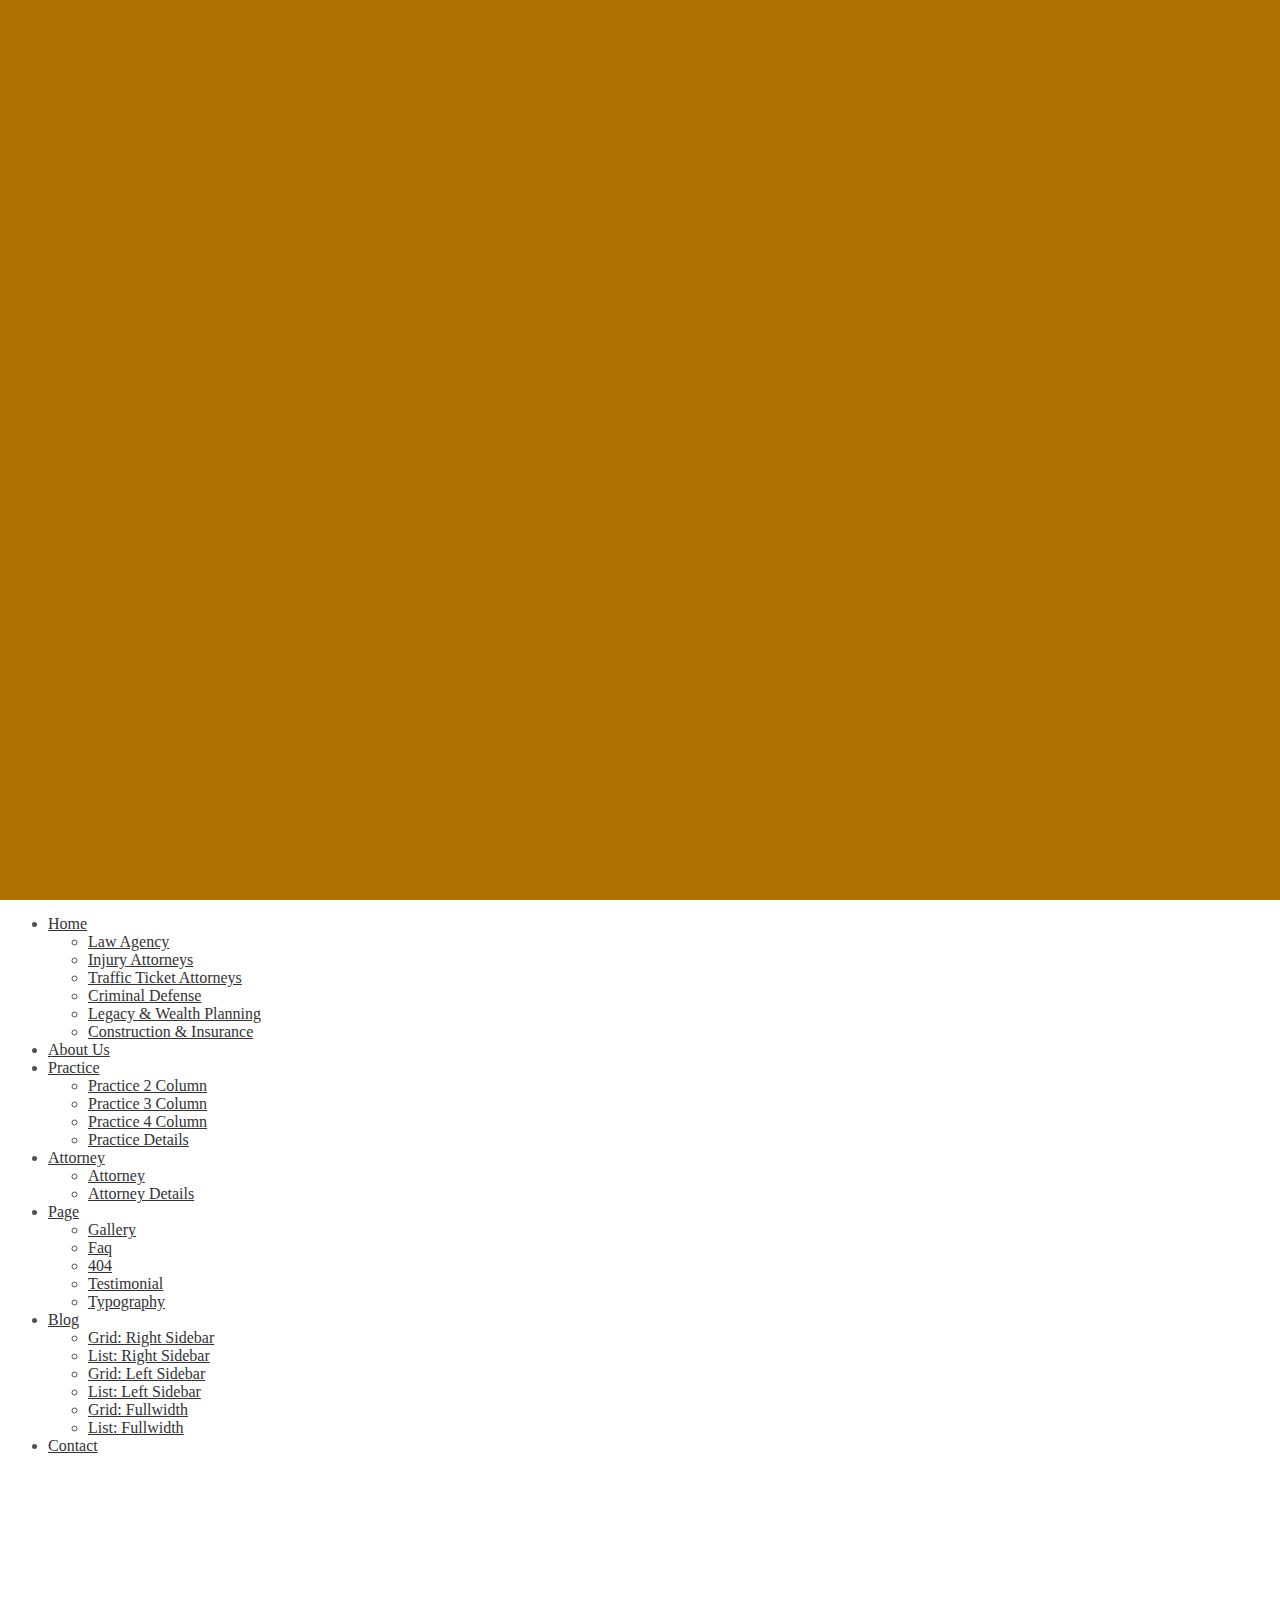
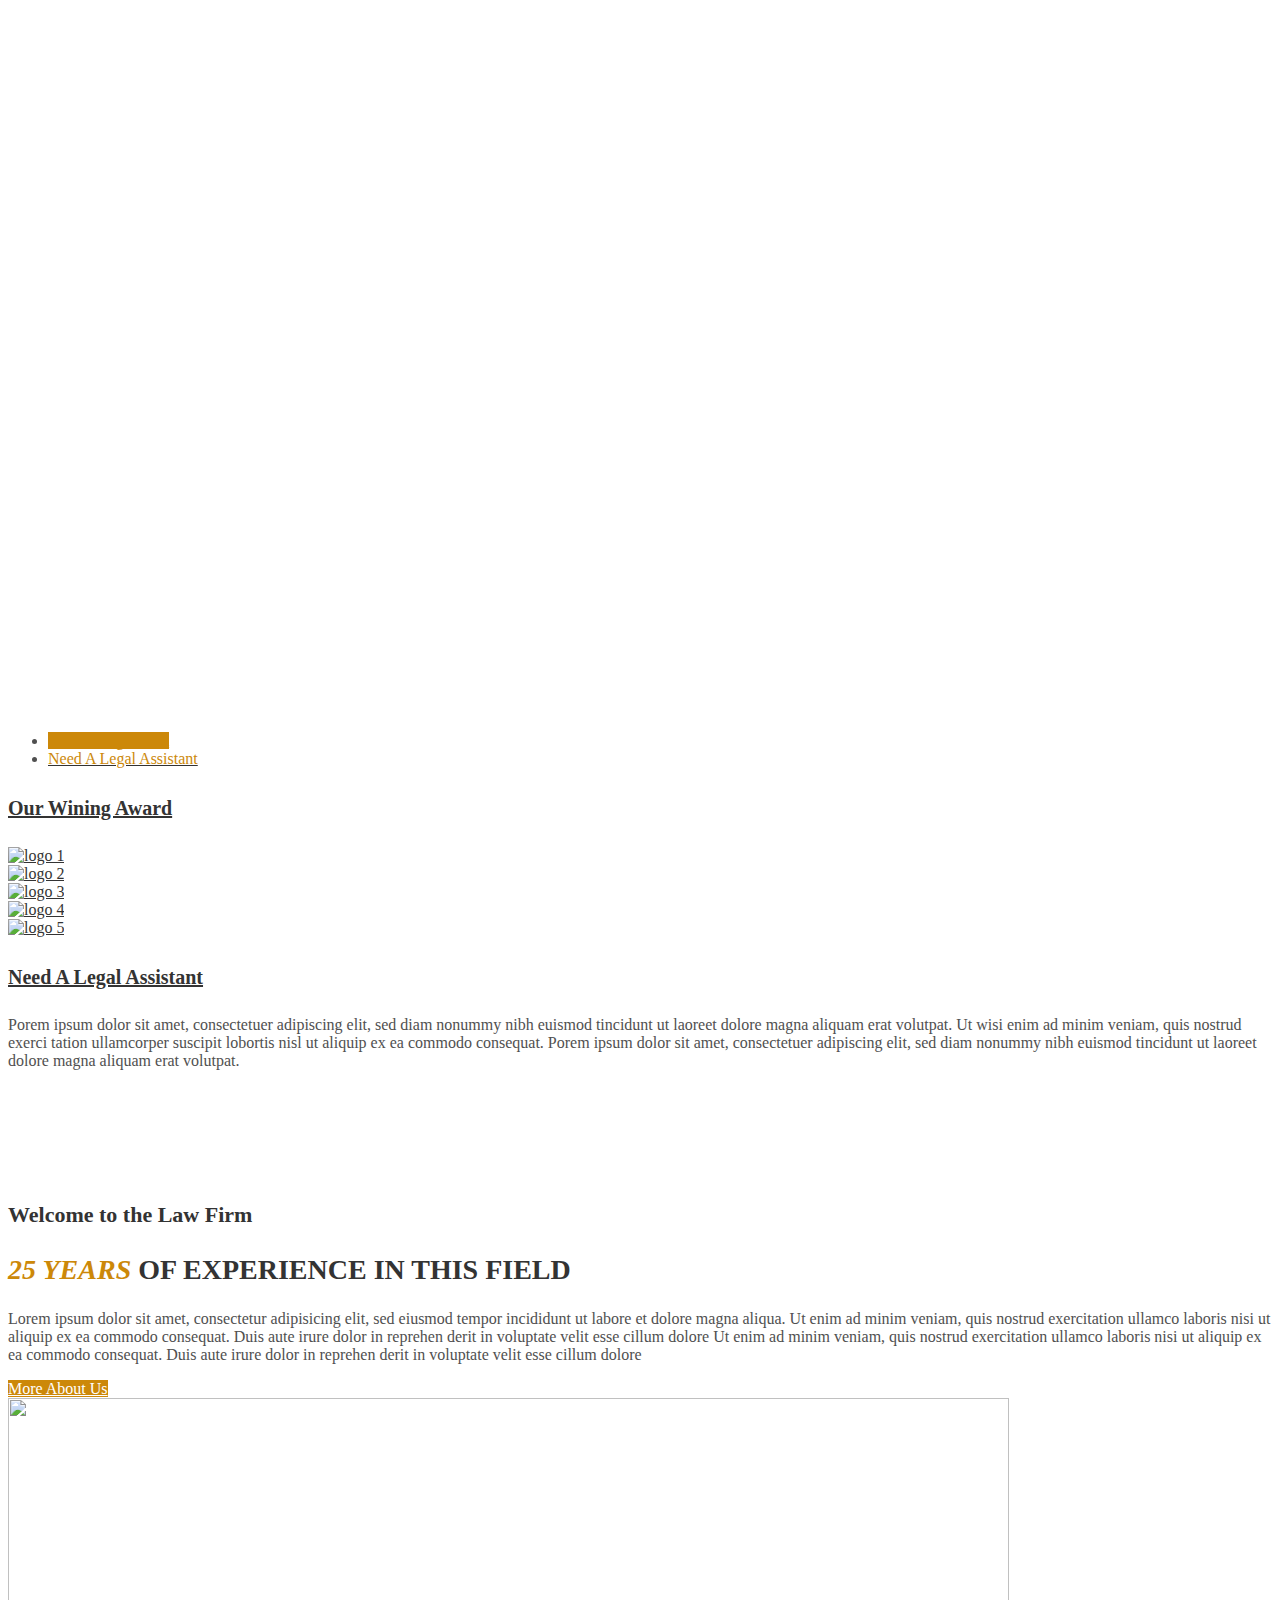
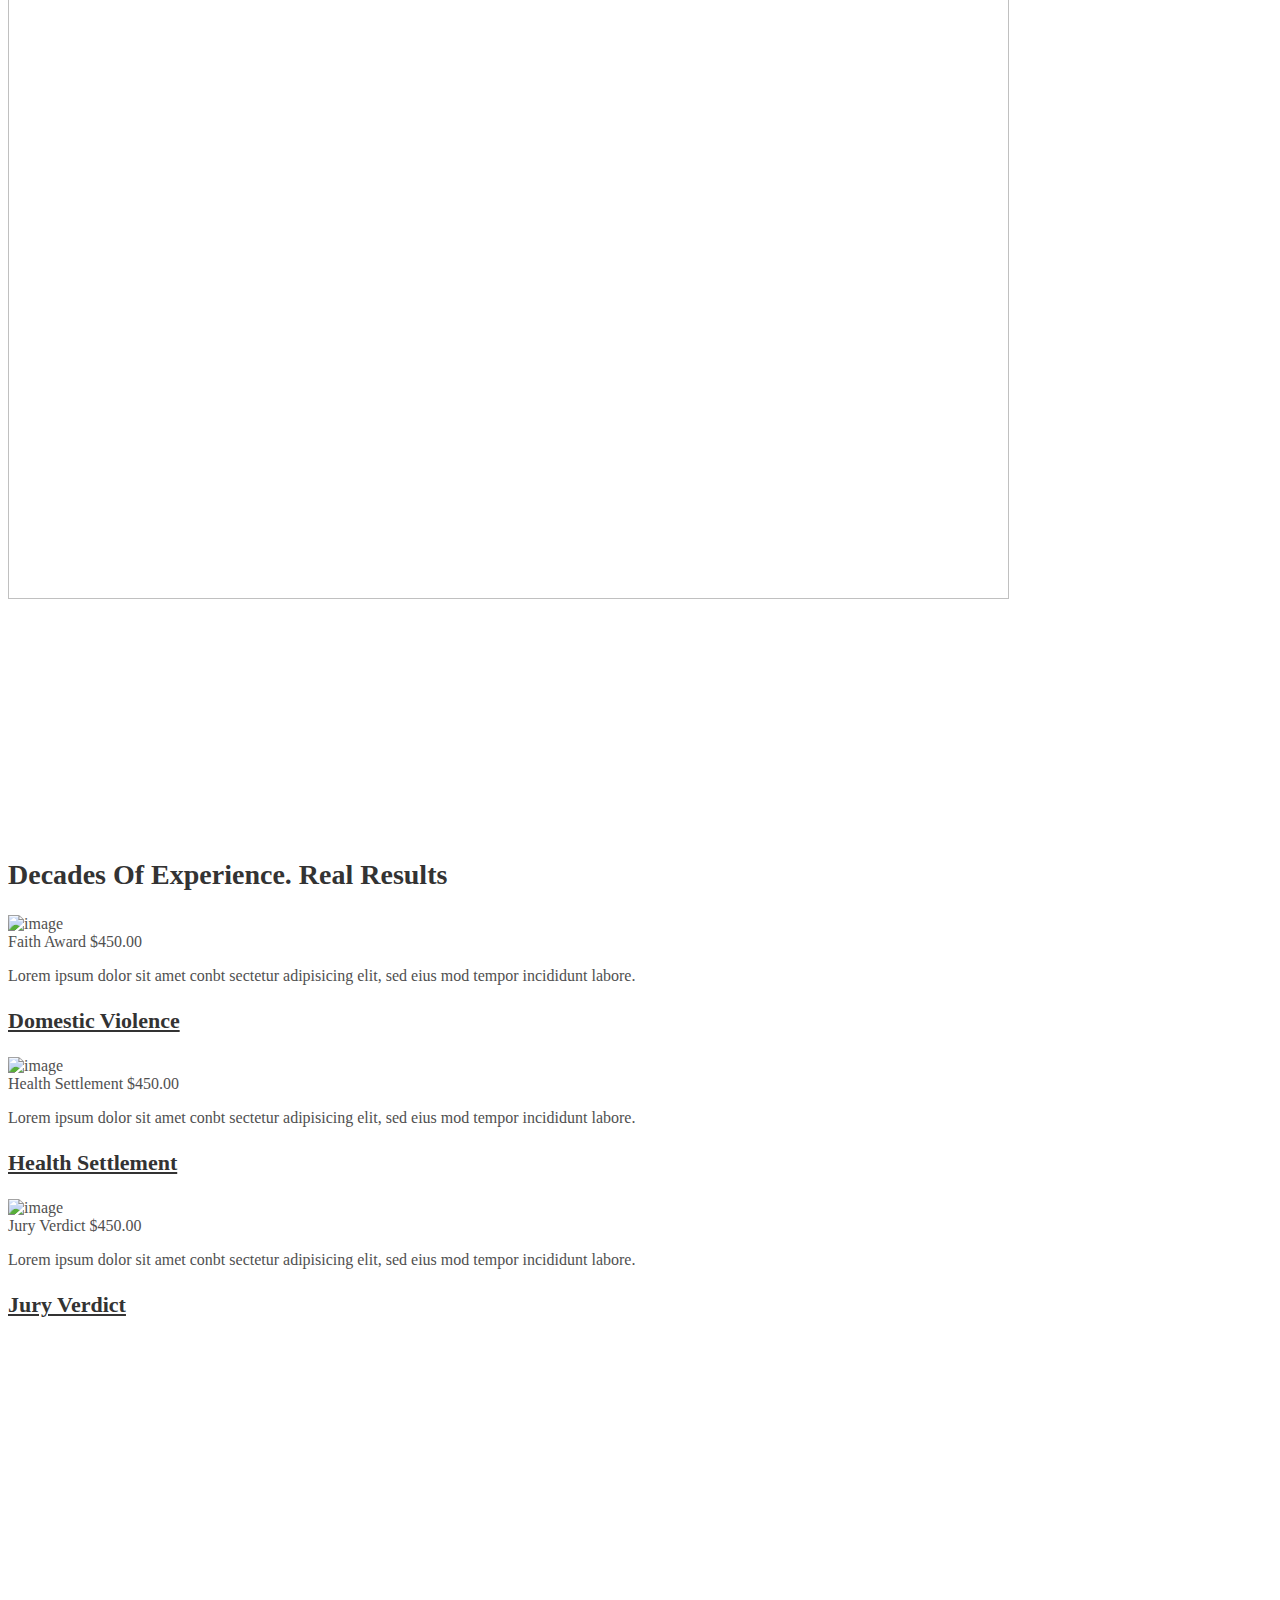
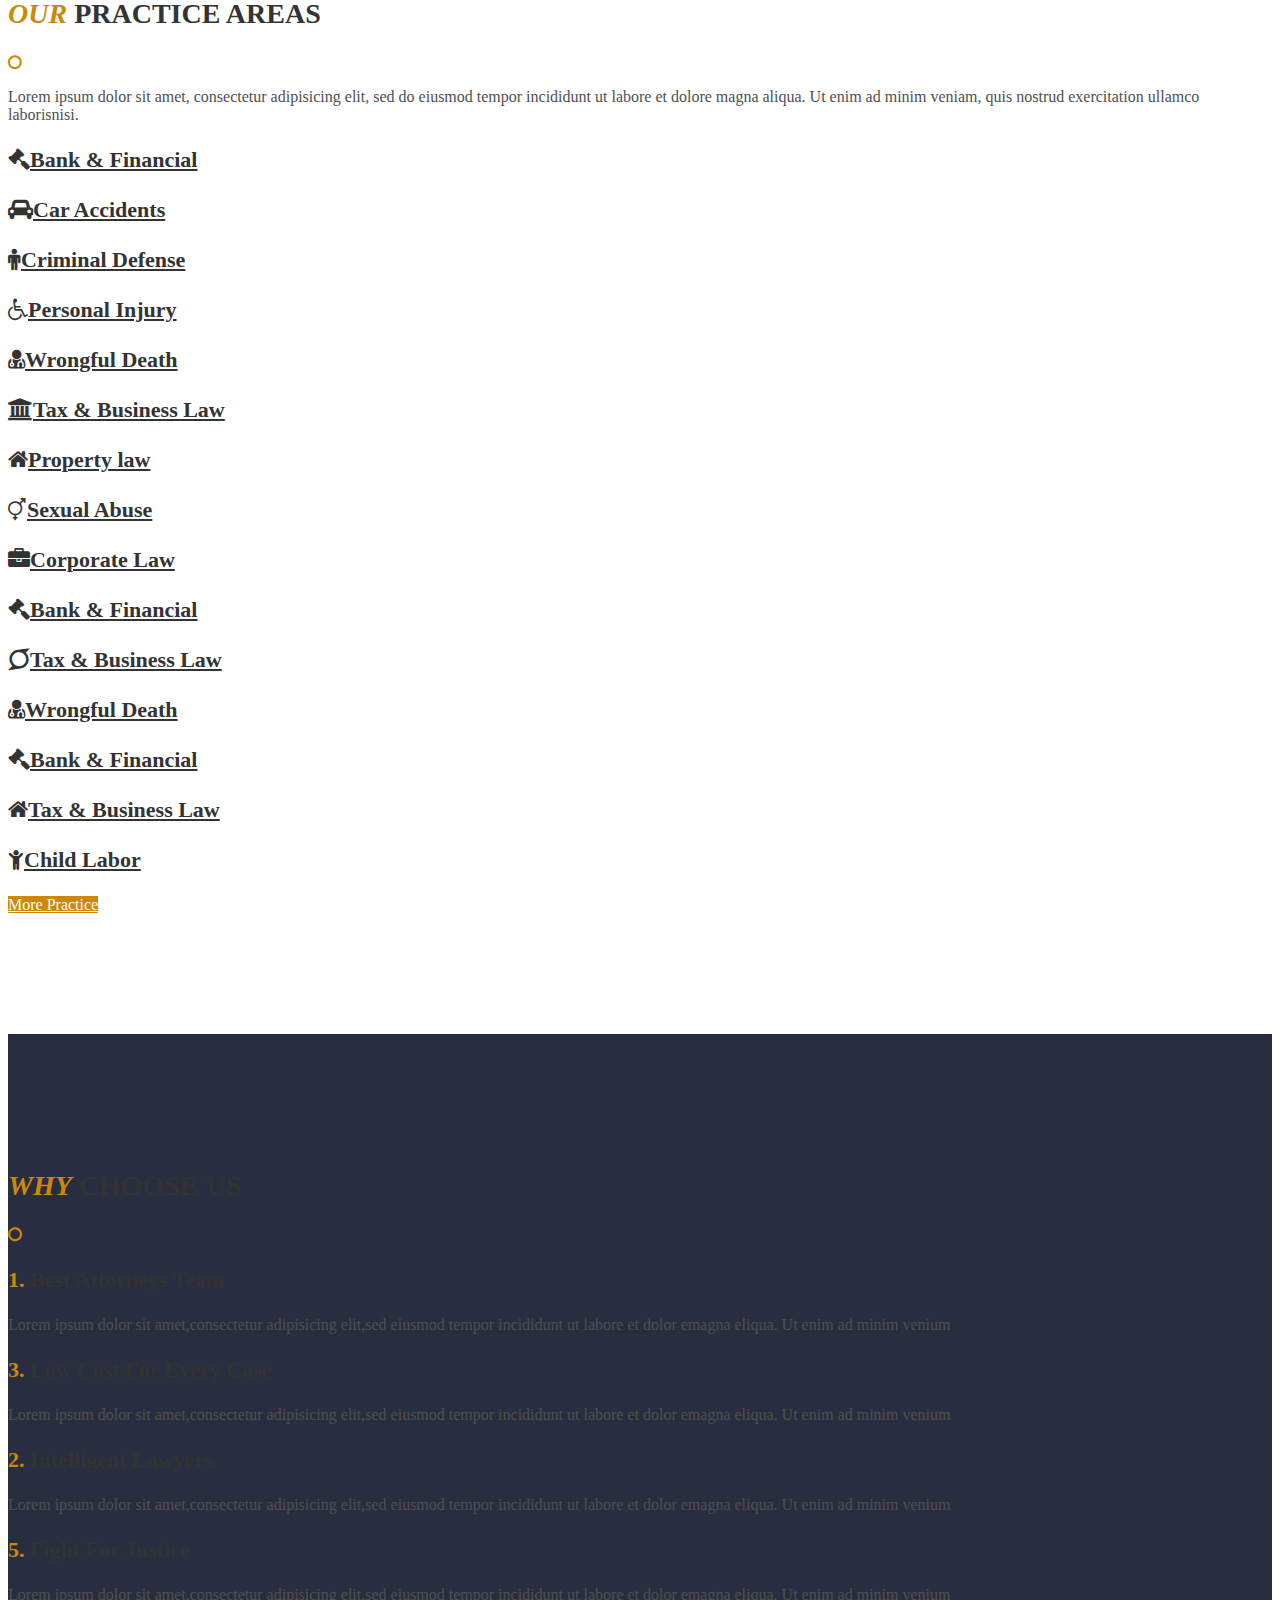
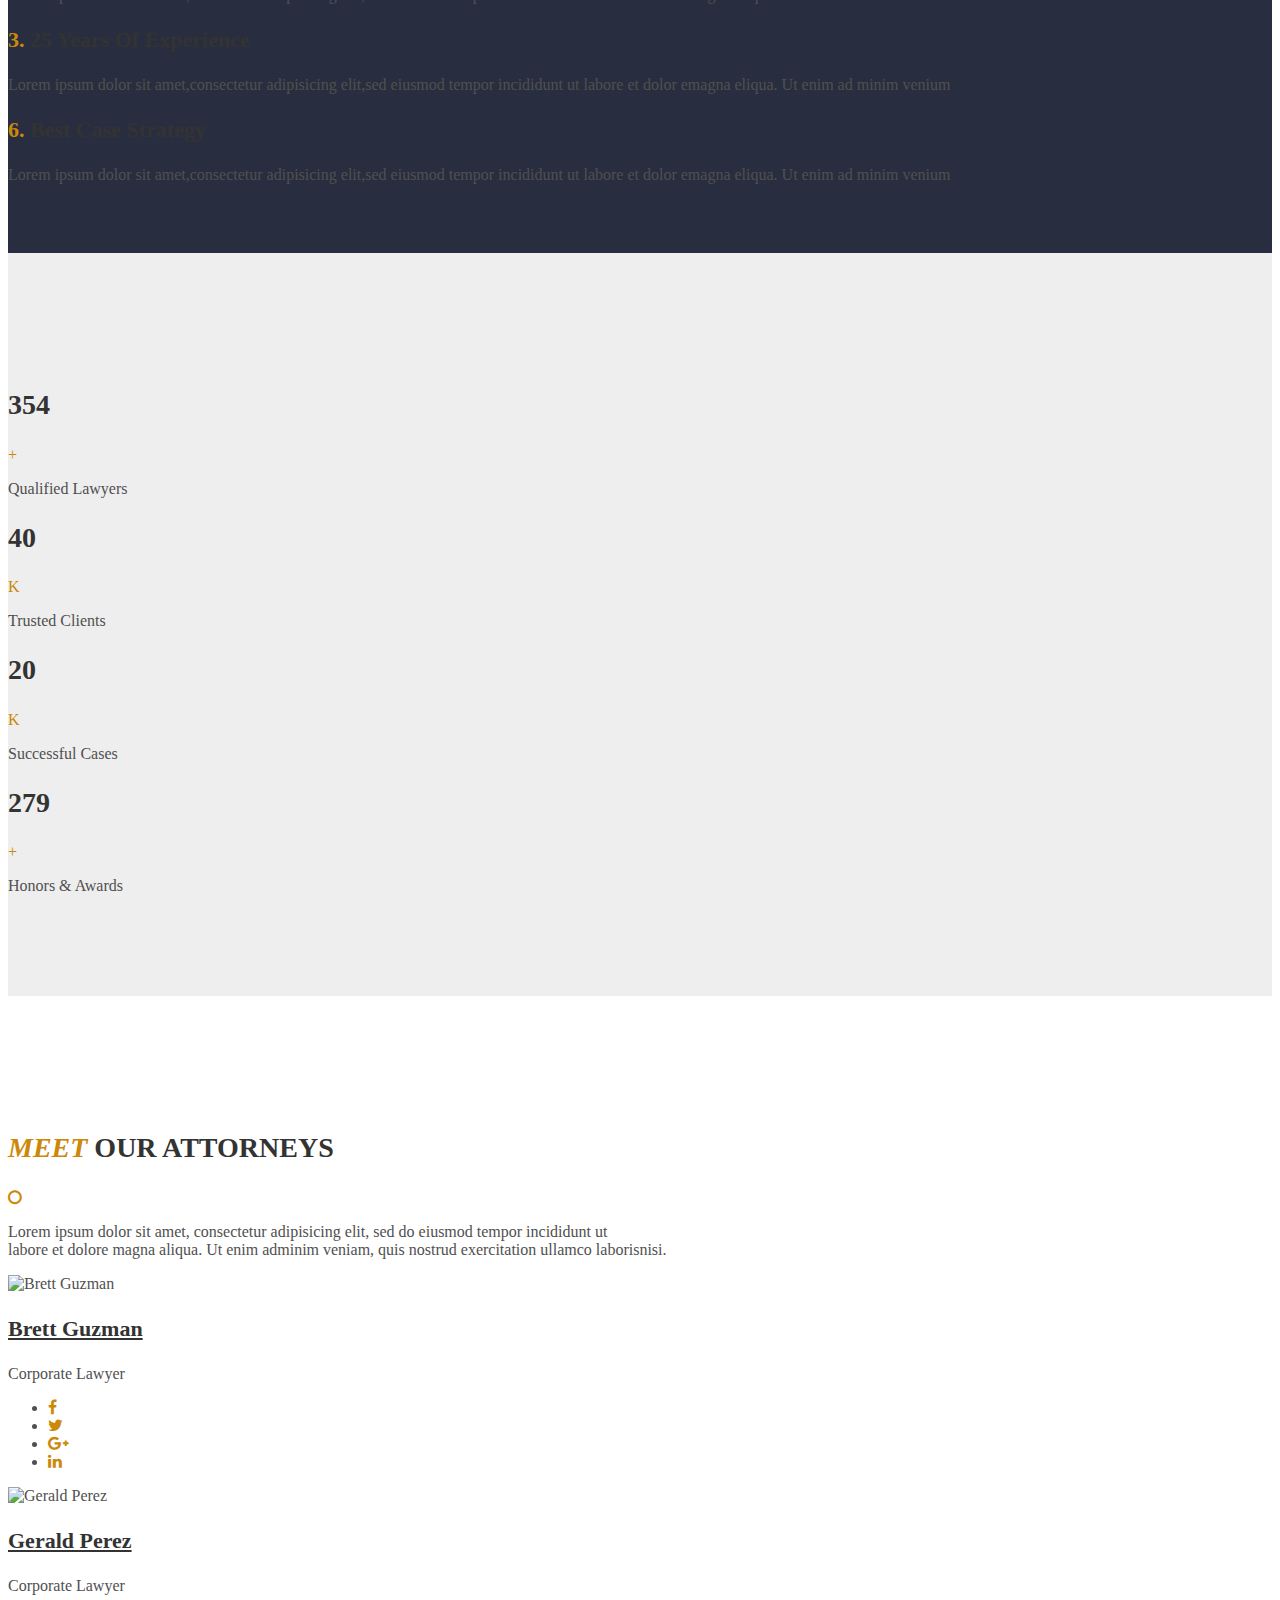
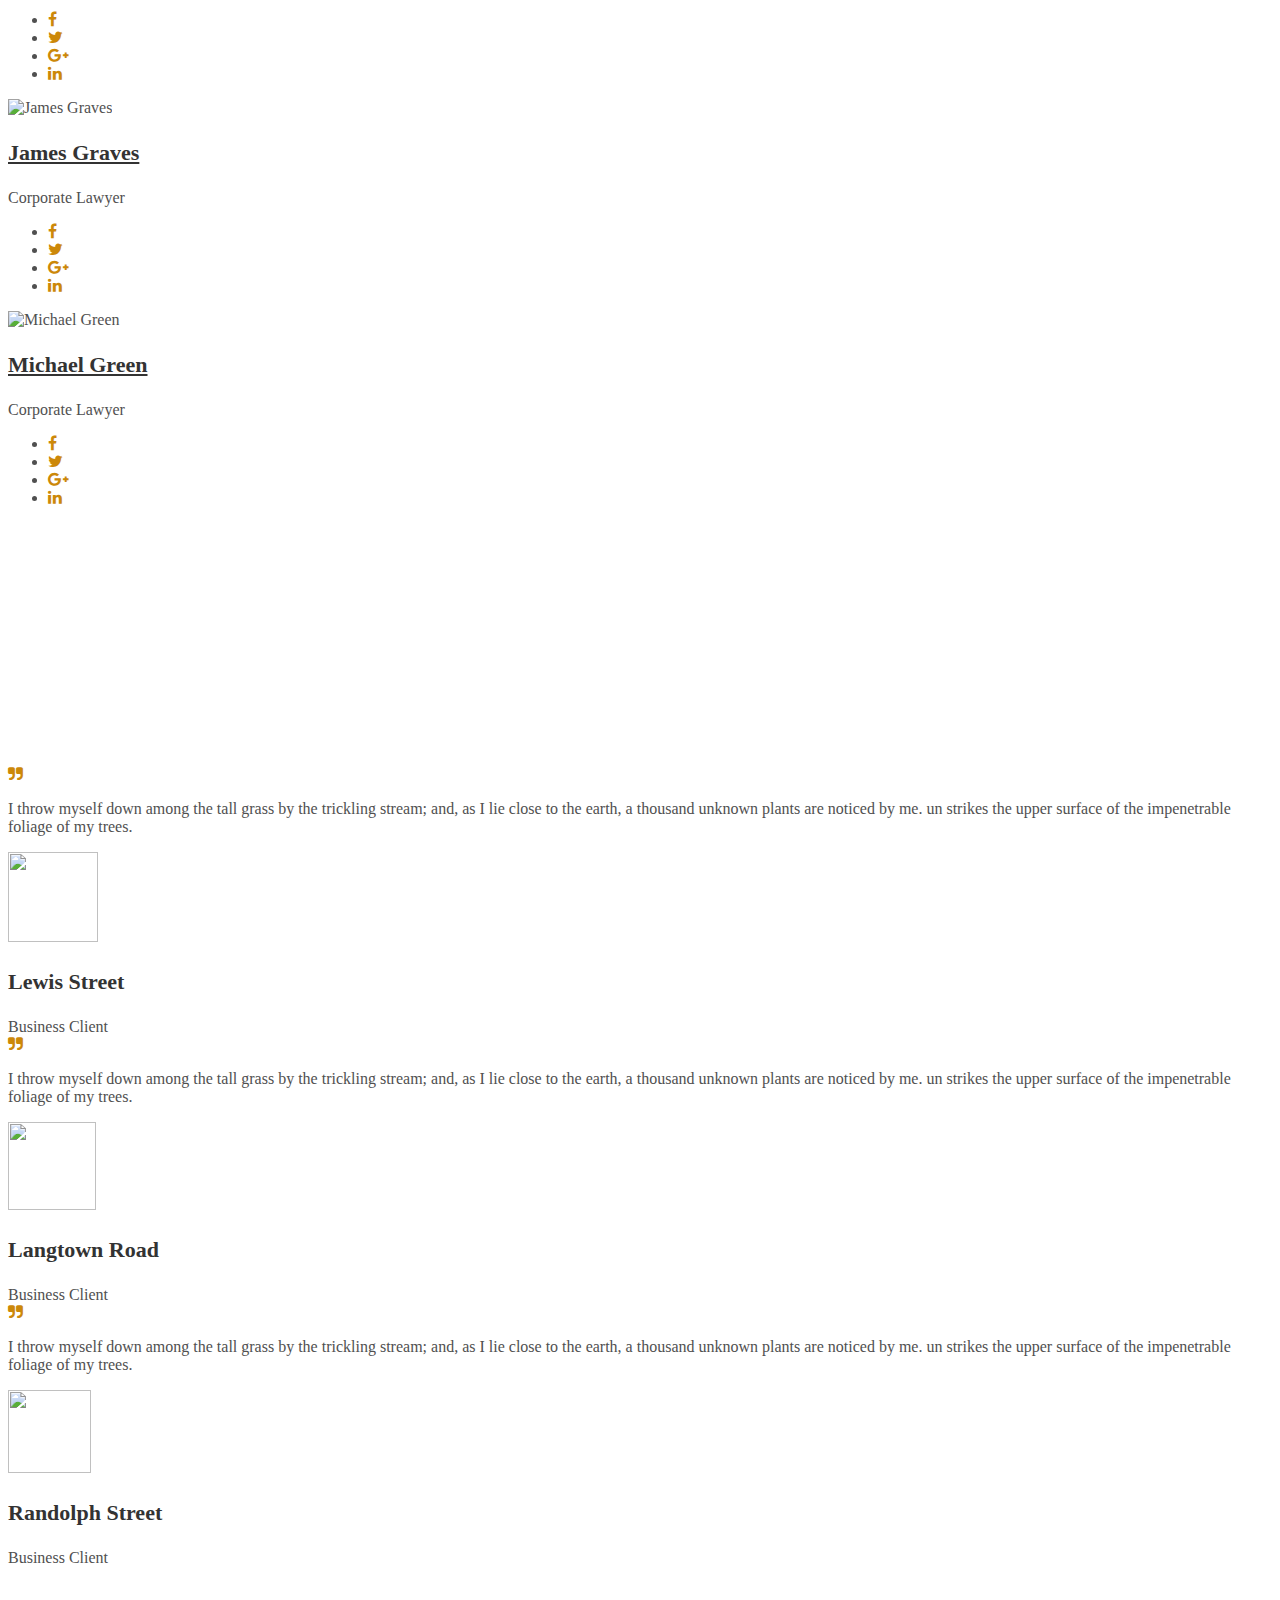
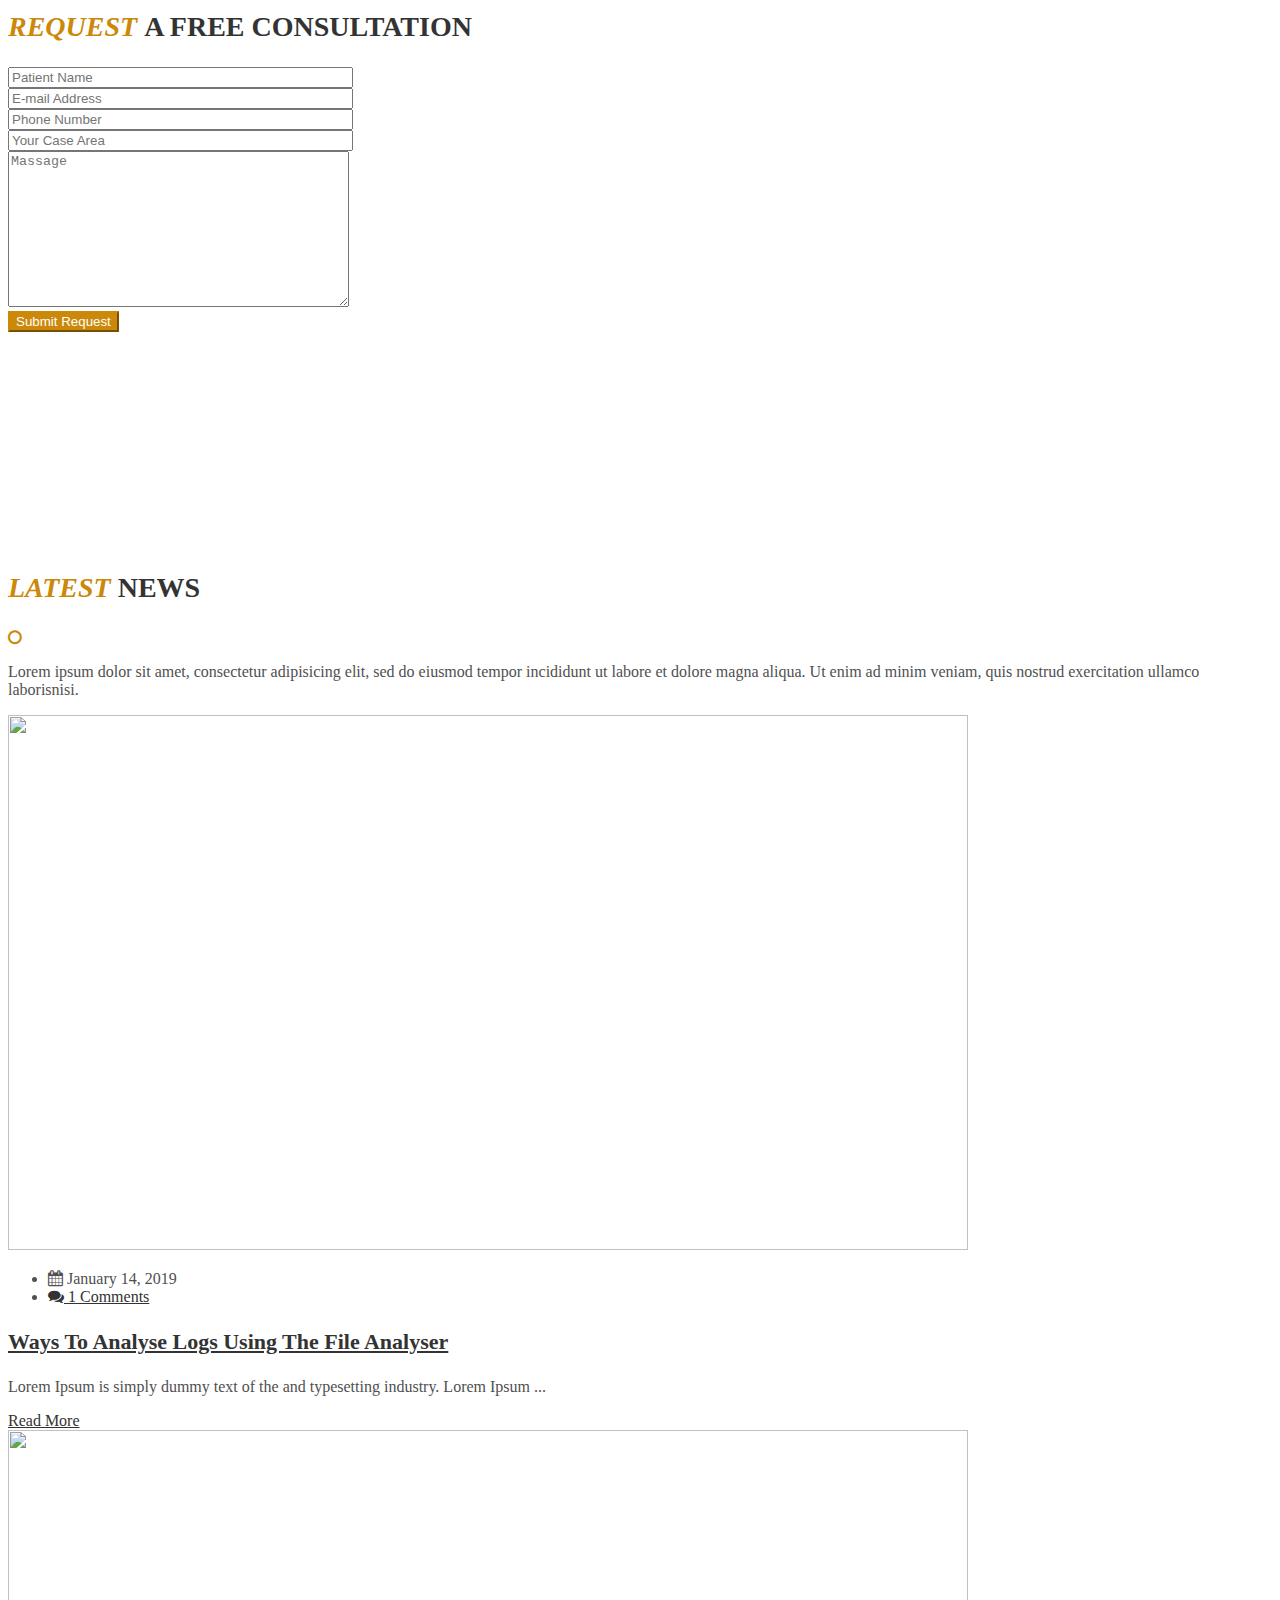
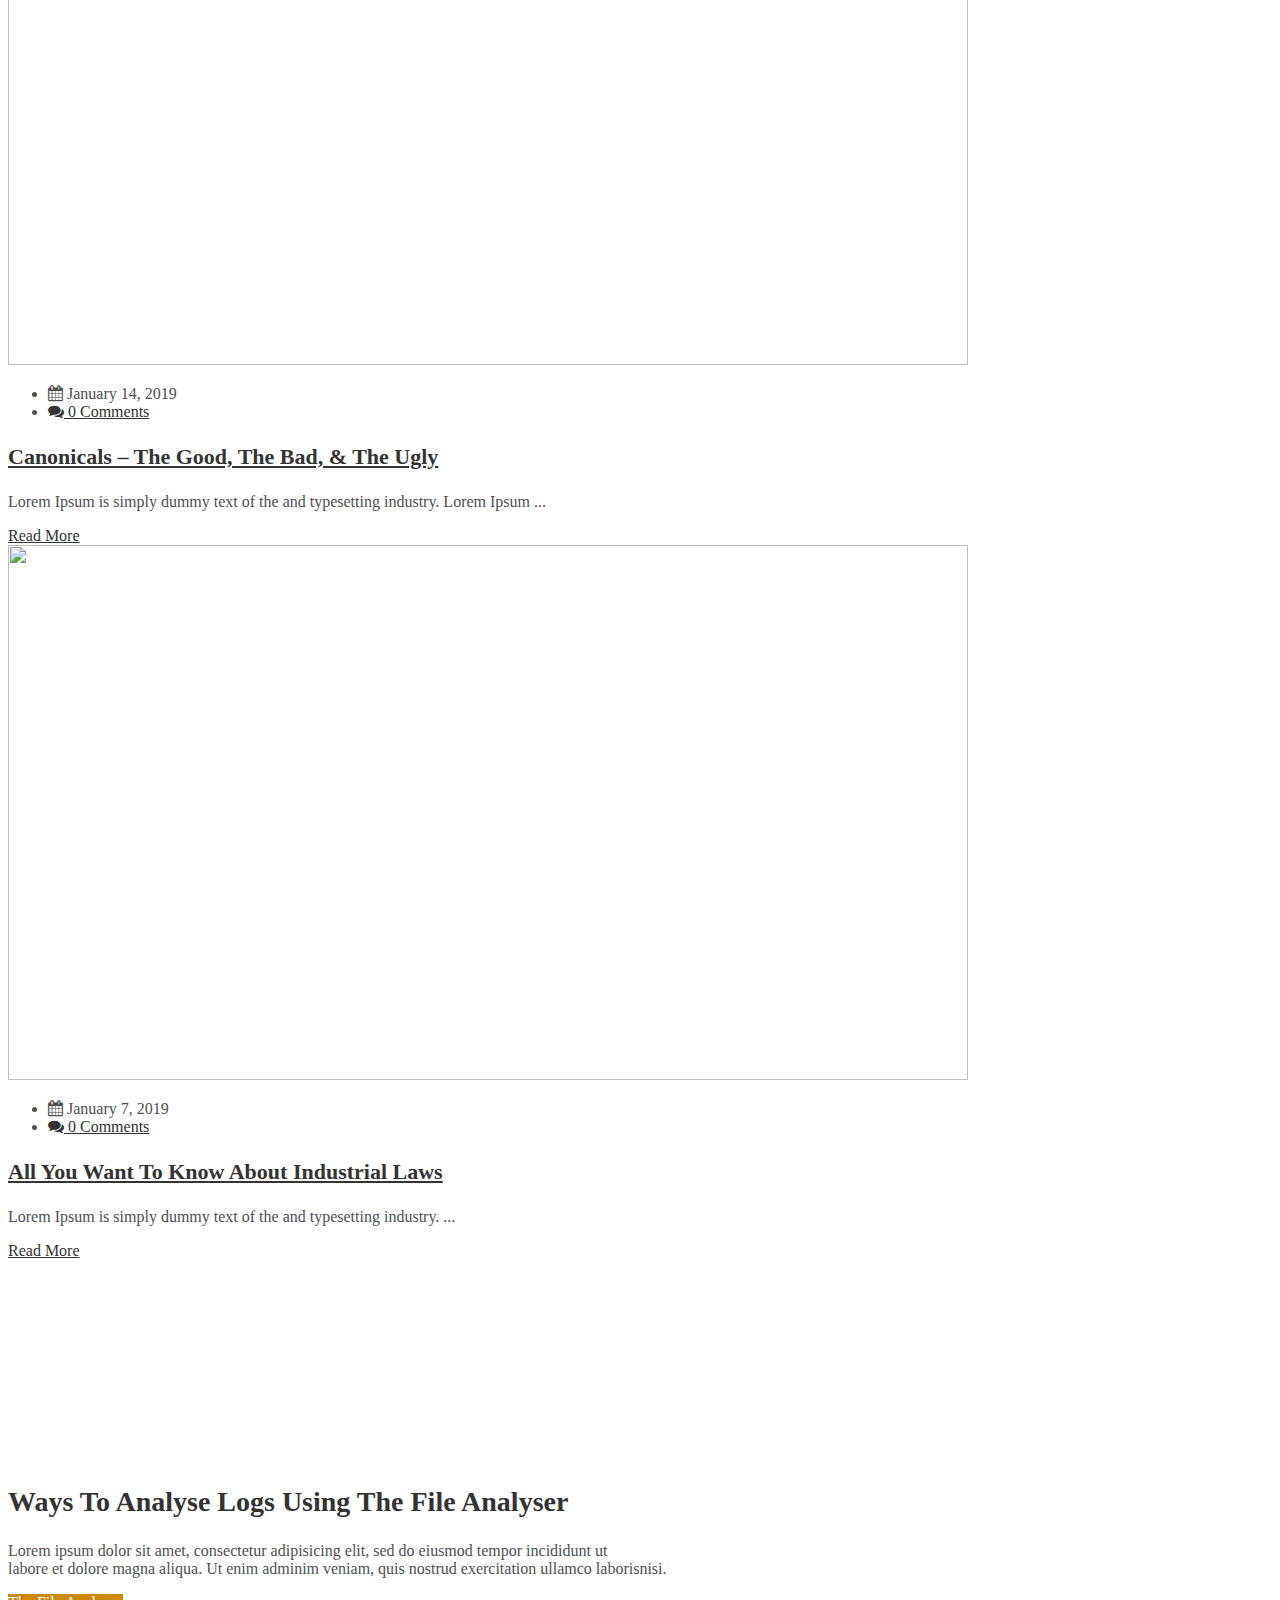
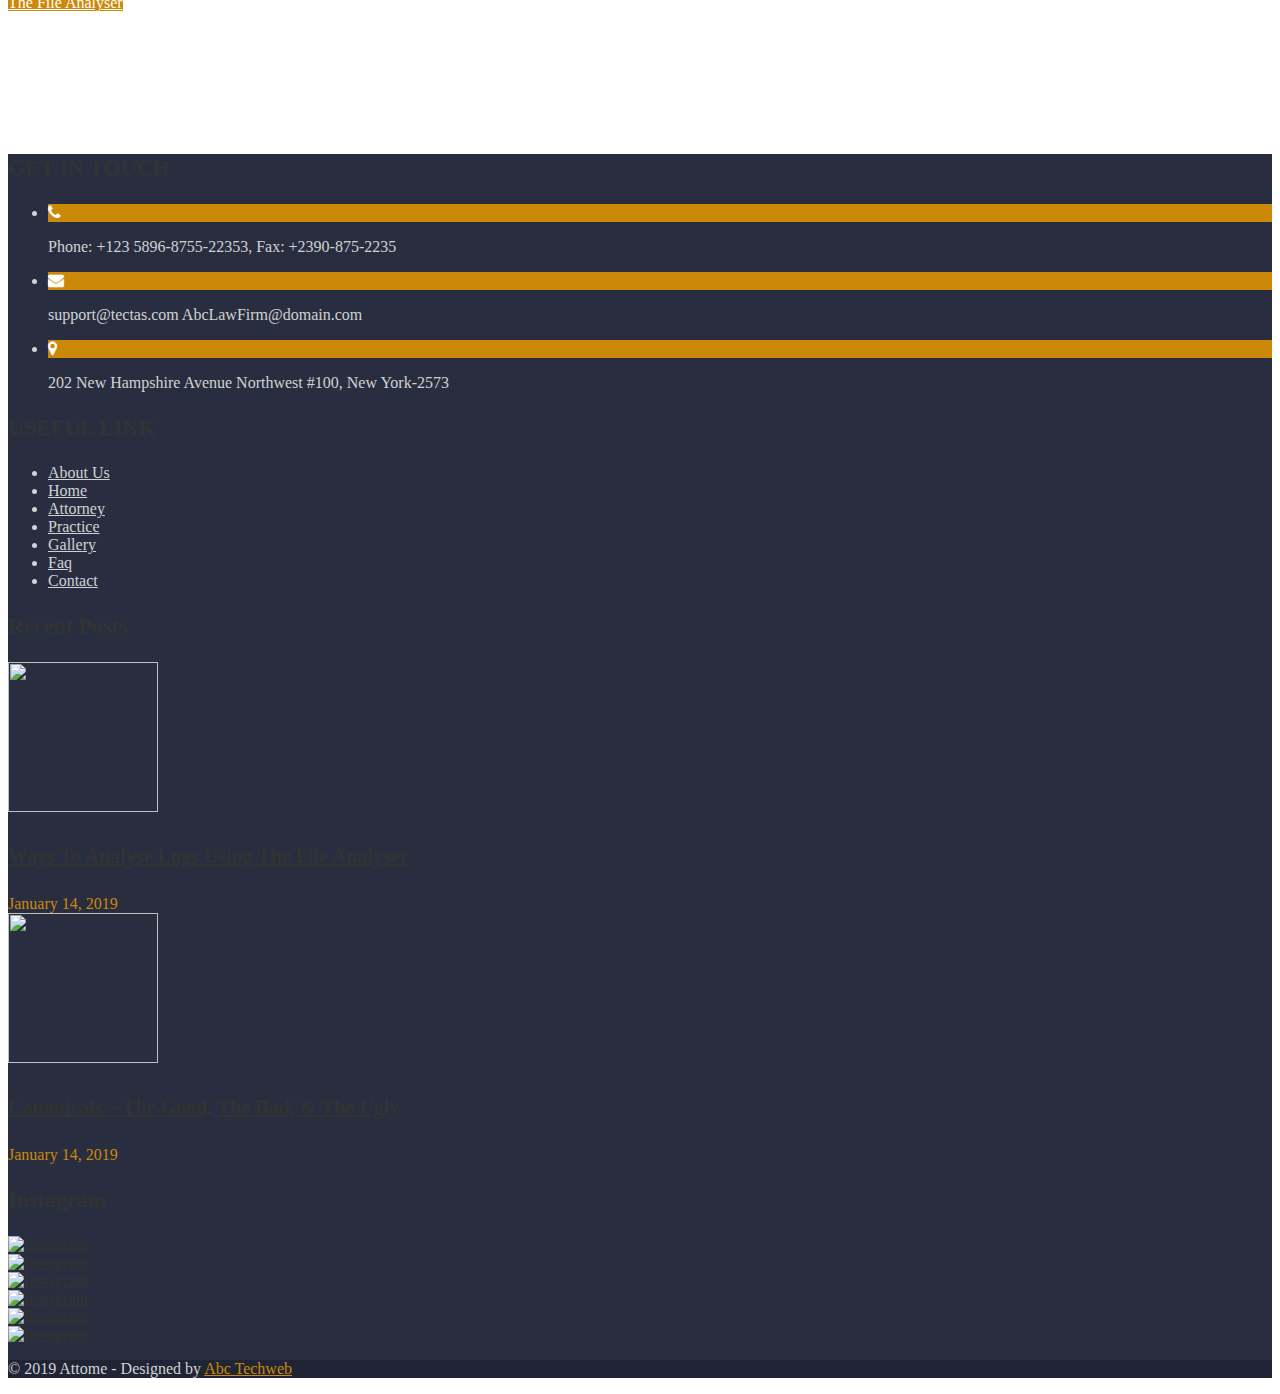
==== commit 35368f7d: "Started signup and login forms" ====
--- a/index.html
+++ b/index.html
@@ -14,6 +14,8 @@
 <link rel='dns-prefetch' href='../../../s.w.org/index.html' />
 <link rel="alternate" type="application/rss+xml" title="Attome &raquo; Feed" href="https://abctechweb.net/wptheme/attome/feed/" />
 <link rel="alternate" type="application/rss+xml" title="Attome &raquo; Comments Feed" href="https://abctechweb.net/wptheme/attome/comments/feed/" />
+
+<link rel="stylesheet" type="text/css" href="https://stackpath.bootstrapcdn.com/font-awesome/4.7.0/css/font-awesome.min.css" />
 		<script type="text/javascript">
 			window._wpemojiSettings = {"baseUrl":"https:\/\/s.w.org\/images\/core\/emoji\/12.0.0-1\/72x72\/","ext":".png","svgUrl":"https:\/\/s.w.org\/images\/core\/emoji\/12.0.0-1\/svg\/","svgExt":".svg","source":{"concatemoji":"https:\/\/abctechweb.net\/wptheme\/attome\/wp-includes\/js\/wp-emoji-release.min.js?ver=5.2.2"}};
 			!function(a,b,c){function d(a,b){var c=String.fromCharCode;l.clearRect(0,0,k.width,k.height),l.fillText(c.apply(this,a),0,0);var d=k.toDataURL();l.clearRect(0,0,k.width,k.height),l.fillText(c.apply(this,b),0,0);var e=k.toDataURL();return d===e}function e(a){var b;if(!l||!l.fillText)return!1;switch(l.textBaseline="top",l.font="600 32px Arial",a){case"flag":return!(b=d([55356,56826,55356,56819],[55356,56826,8203,55356,56819]))&&(b=d([55356,57332,56128,56423,56128,56418,56128,56421,56128,56430,56128,56423,56128,56447],[55356,57332,8203,56128,56423,8203,56128,56418,8203,56128,56421,8203,56128,56430,8203,56128,56423,8203,56128,56447]),!b);case"emoji":return b=d([55357,56424,55356,57342,8205,55358,56605,8205,55357,56424,55356,57340],[55357,56424,55356,57342,8203,55358,56605,8203,55357,56424,55356,57340]),!b}return!1}function f(a){var c=b.createElement("script");c.src=a,c.defer=c.type="text/javascript",b.getElementsByTagName("head")[0].appendChild(c)}var g,h,i,j,k=b.createElement("canvas"),l=k.getContext&&k.getContext("2d");for(j=Array("flag","emoji"),c.supports={everything:!0,everythingExceptFlag:!0},i=0;i<j.length;i++)c.supports[j[i]]=e(j[i]),c.supports.everything=c.supports.everything&&c.supports[j[i]],"flag"!==j[i]&&(c.supports.everythingExceptFlag=c.supports.everythingExceptFlag&&c.supports[j[i]]);c.supports.everythingExceptFlag=c.supports.everythingExceptFlag&&!c.supports.flag,c.DOMReady=!1,c.readyCallback=function(){c.DOMReady=!0},c.supports.everything||(h=function(){c.readyCallback()},b.addEventListener?(b.addEventListener("DOMContentLoaded",h,!1),a.addEventListener("load",h,!1)):(a.attachEvent("onload",h),b.attachEvent("onreadystatechange",function(){"complete"===b.readyState&&c.readyCallback()})),g=c.source||{},g.concatemoji?f(g.concatemoji):g.wpemoji&&g.twemoji&&(f(g.twemoji),f(g.wpemoji)))}(window,document,window._wpemojiSettings);
@@ -42,6 +44,7 @@
 <!-- <style id='rs-plugin-settings-inline-css' type='text/css'>
 #rs-demo-id {}
 </style> -->
+<!-- <link rel="stylesheet" href="assets/css/revslider.css" /> -->
 <!-- <link rel='stylesheet' id='attome-style-css'  href='https://abctechweb.net/wptheme/attome/wp-content/themes/attome/style.css?ver=5.2.2' type='text/css' media='all' /> -->
 <link rel='stylesheet' id='bootstrap-css'  href='https://abctechweb.net/wptheme/attome/wp-content/themes/attome/assets/css/bootstrap.min.css?ver=4.0.0' type='text/css' media='all' />
 <link rel='stylesheet' id='font-awesome-css'  href='https://abctechweb.net/wptheme/attome/wp-content/plugins/js_composer/assets/lib/bower/font-awesome/css/font-awesome.min.css?ver=6.0.3' type='text/css' media='all' />
--- a/assets/css/revslider.css
+++ b/assets/css/revslider.css
@@ -0,0 +1,29 @@
+#rev_slider_1_1_wrapper .custom.tparrows {
+	cursor:pointer;
+	background:#000;
+	background:rgba(0,0,0,0.5);
+	width:40px;
+	height:40px;
+	position:absolute;
+	display:block;
+	z-index:1000;
+}
+#rev_slider_1_1_wrapper .custom.tparrows:hover {
+	background:#000;
+}
+#rev_slider_1_1_wrapper .custom.tparrows:before {
+	font-family: 'revicons';
+	font-size:15px;
+	color:#fff;
+	display:block;
+	line-height: 40px;
+	text-align: center;
+}
+#rev_slider_1_1_wrapper .custom.tparrows.tp-leftarrow:before {
+	content: '\e824';
+}
+#rev_slider_1_1_wrapper .custom.tparrows.tp-rightarrow:before {
+	content: '\e825';
+}
+
+
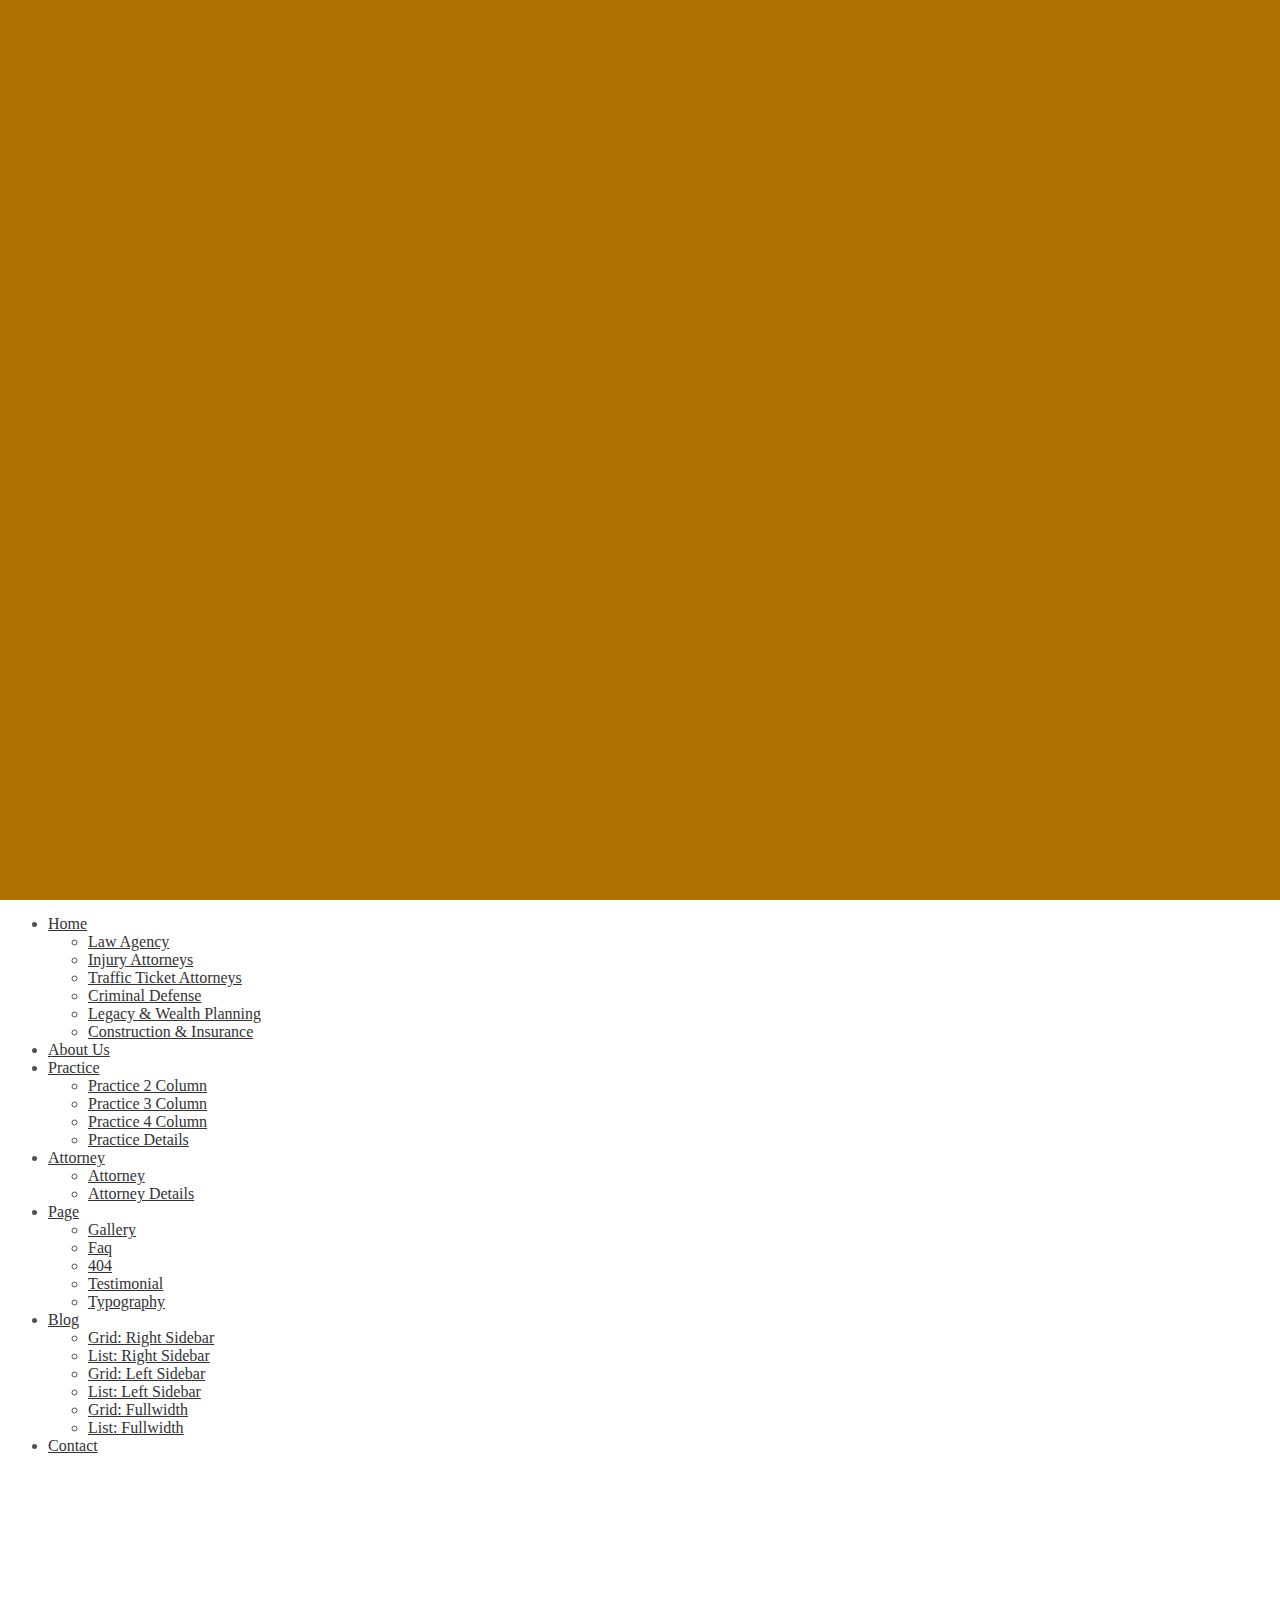
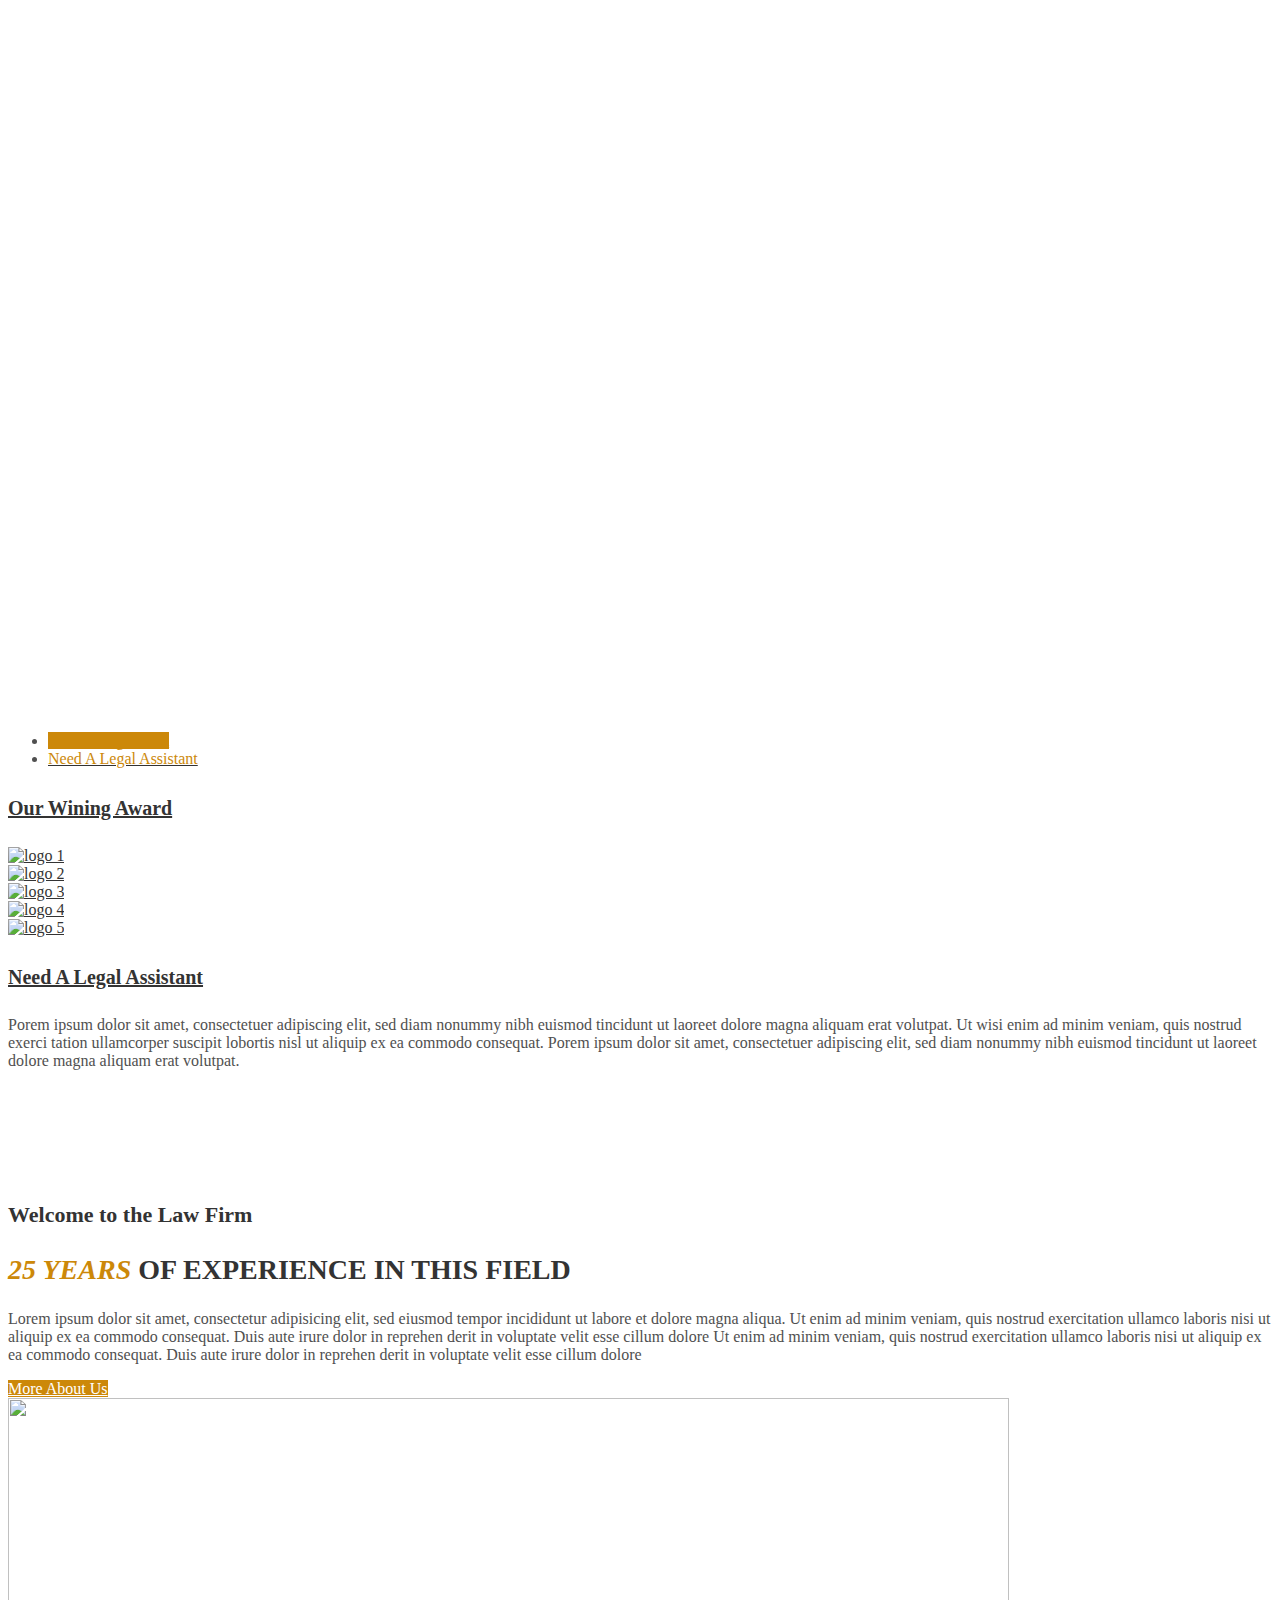
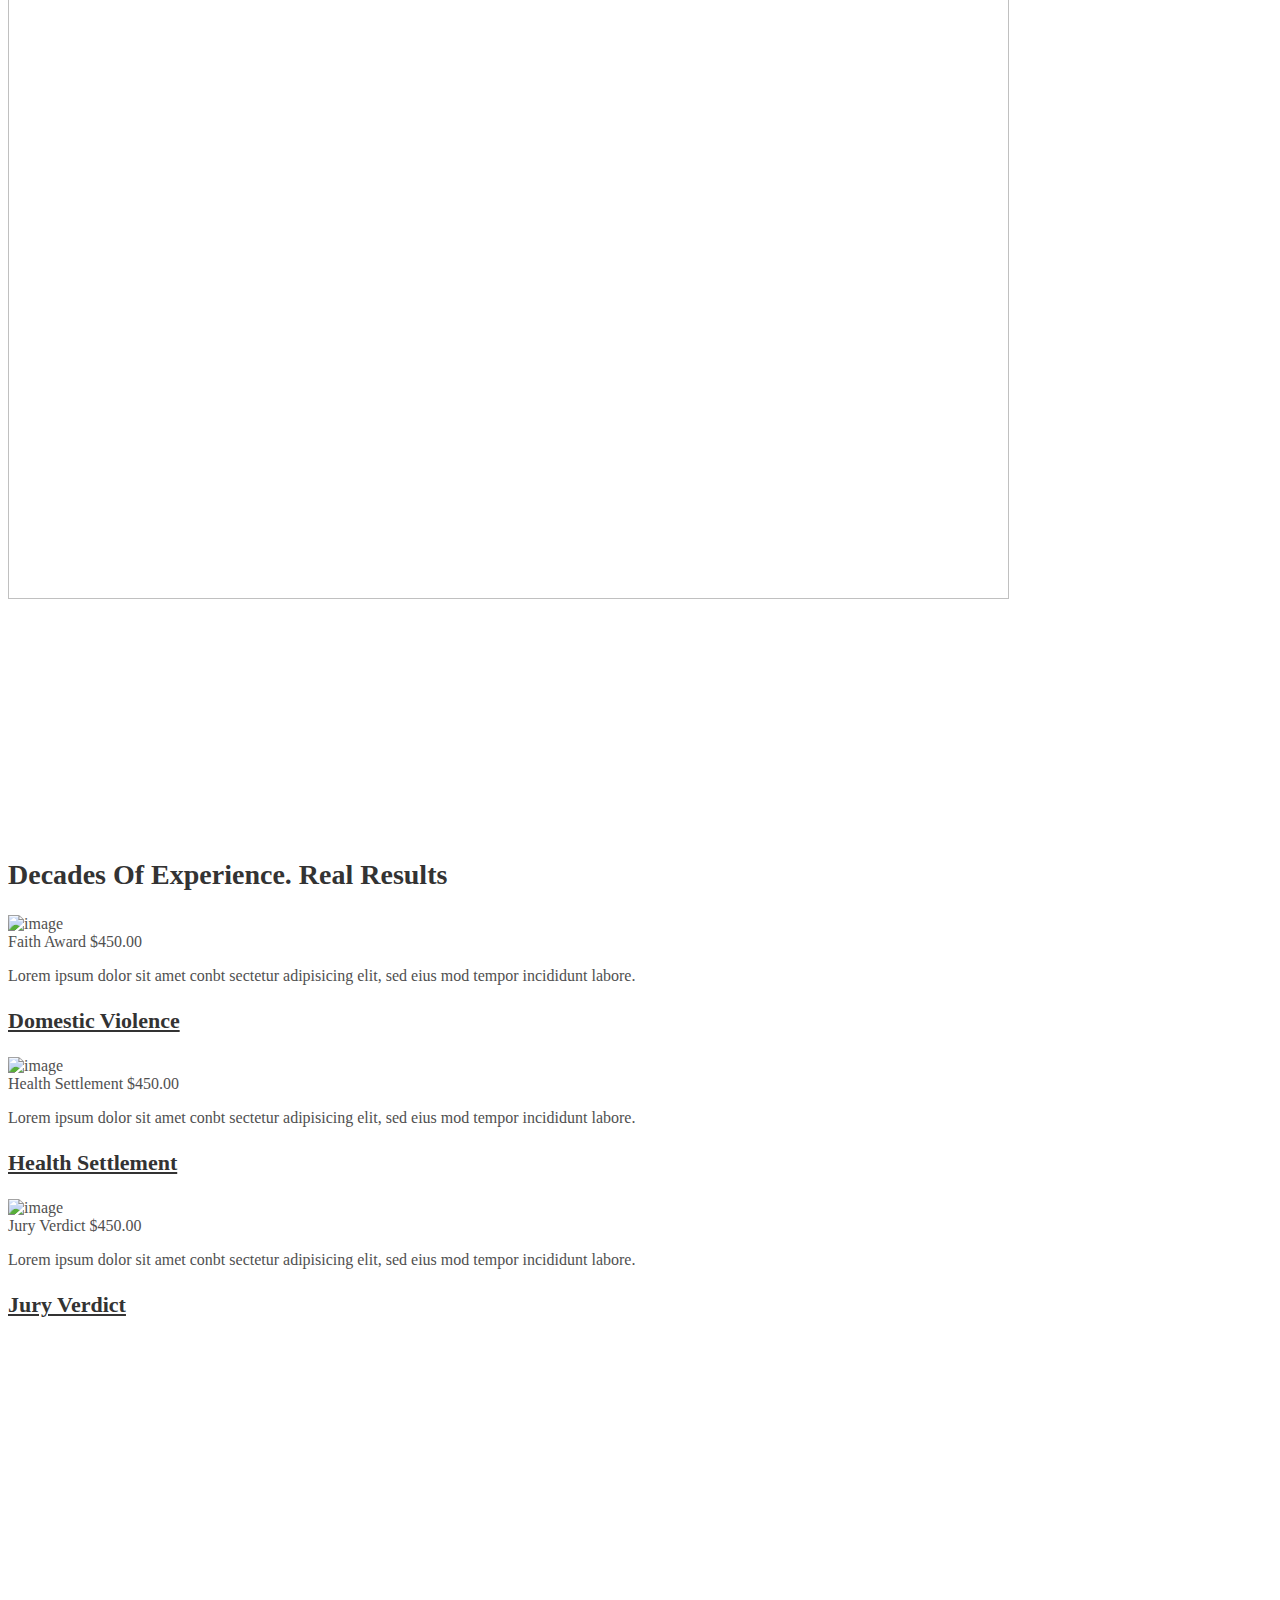
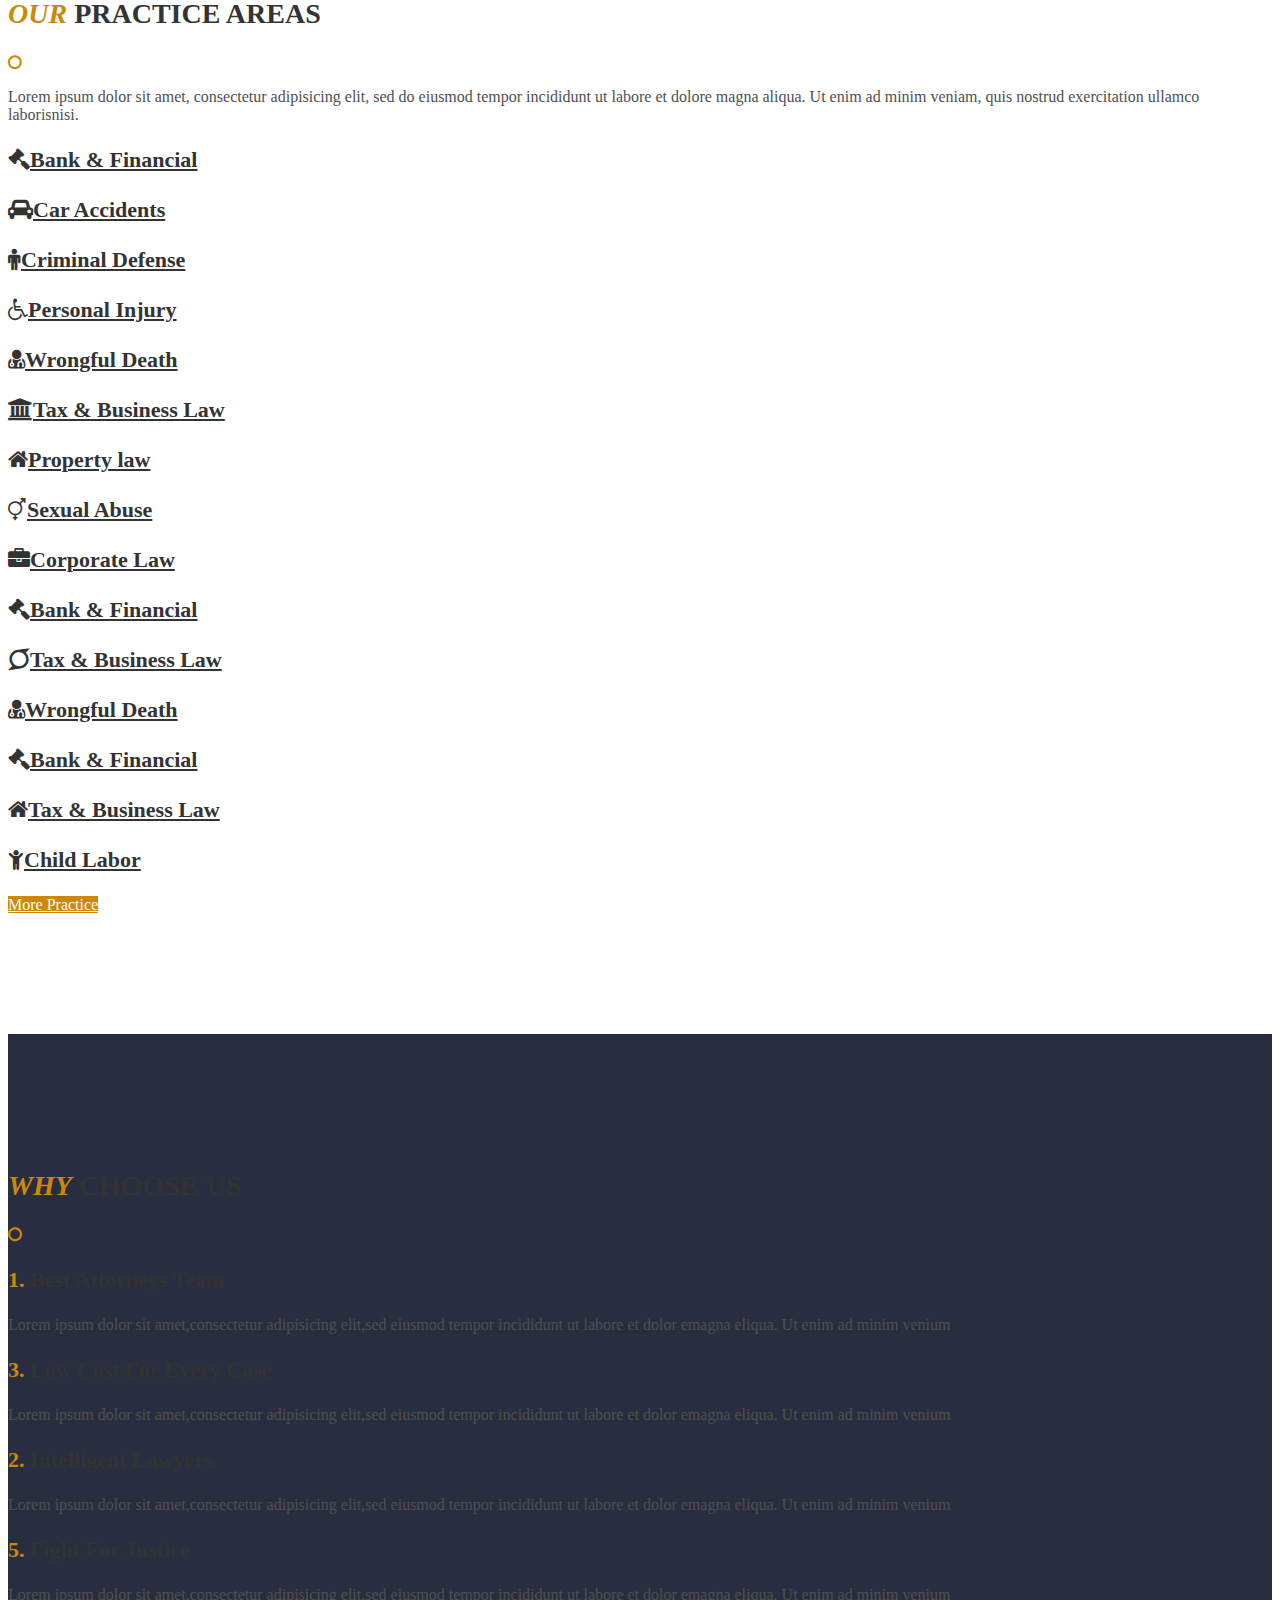
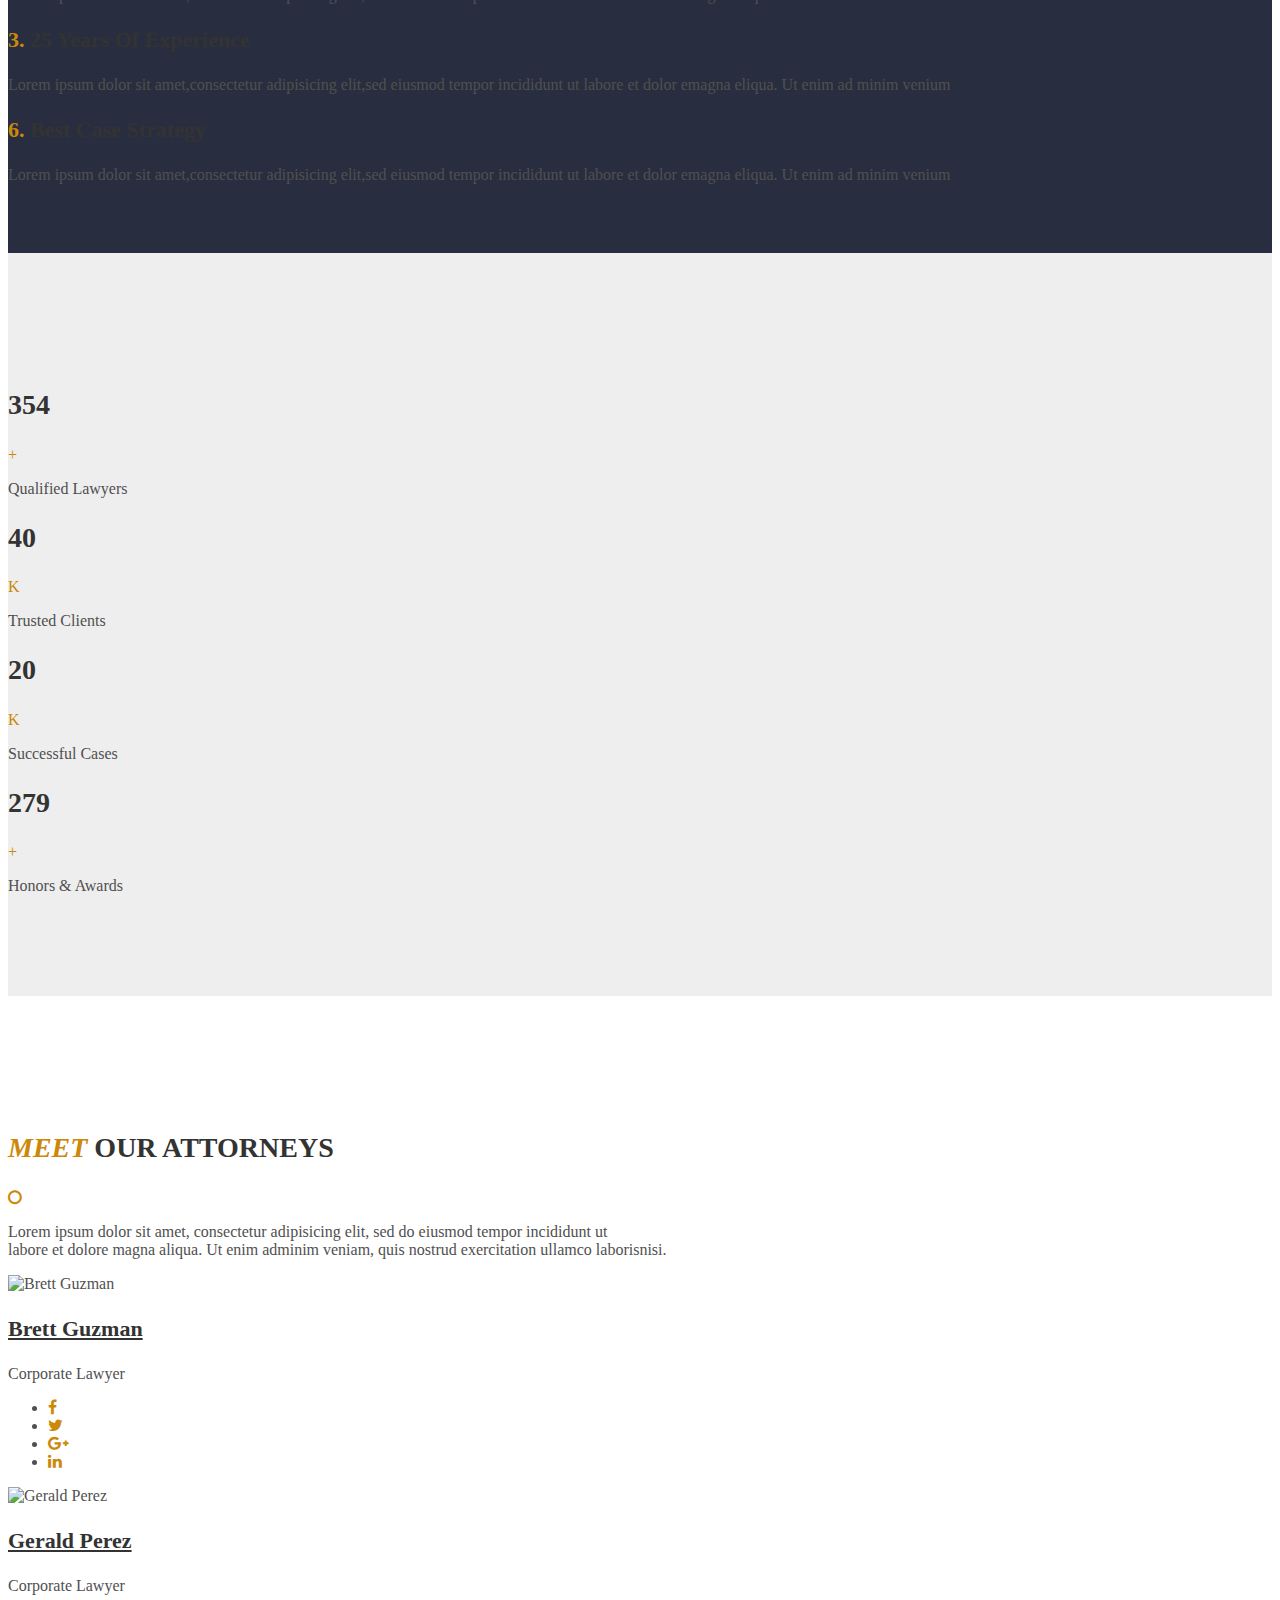
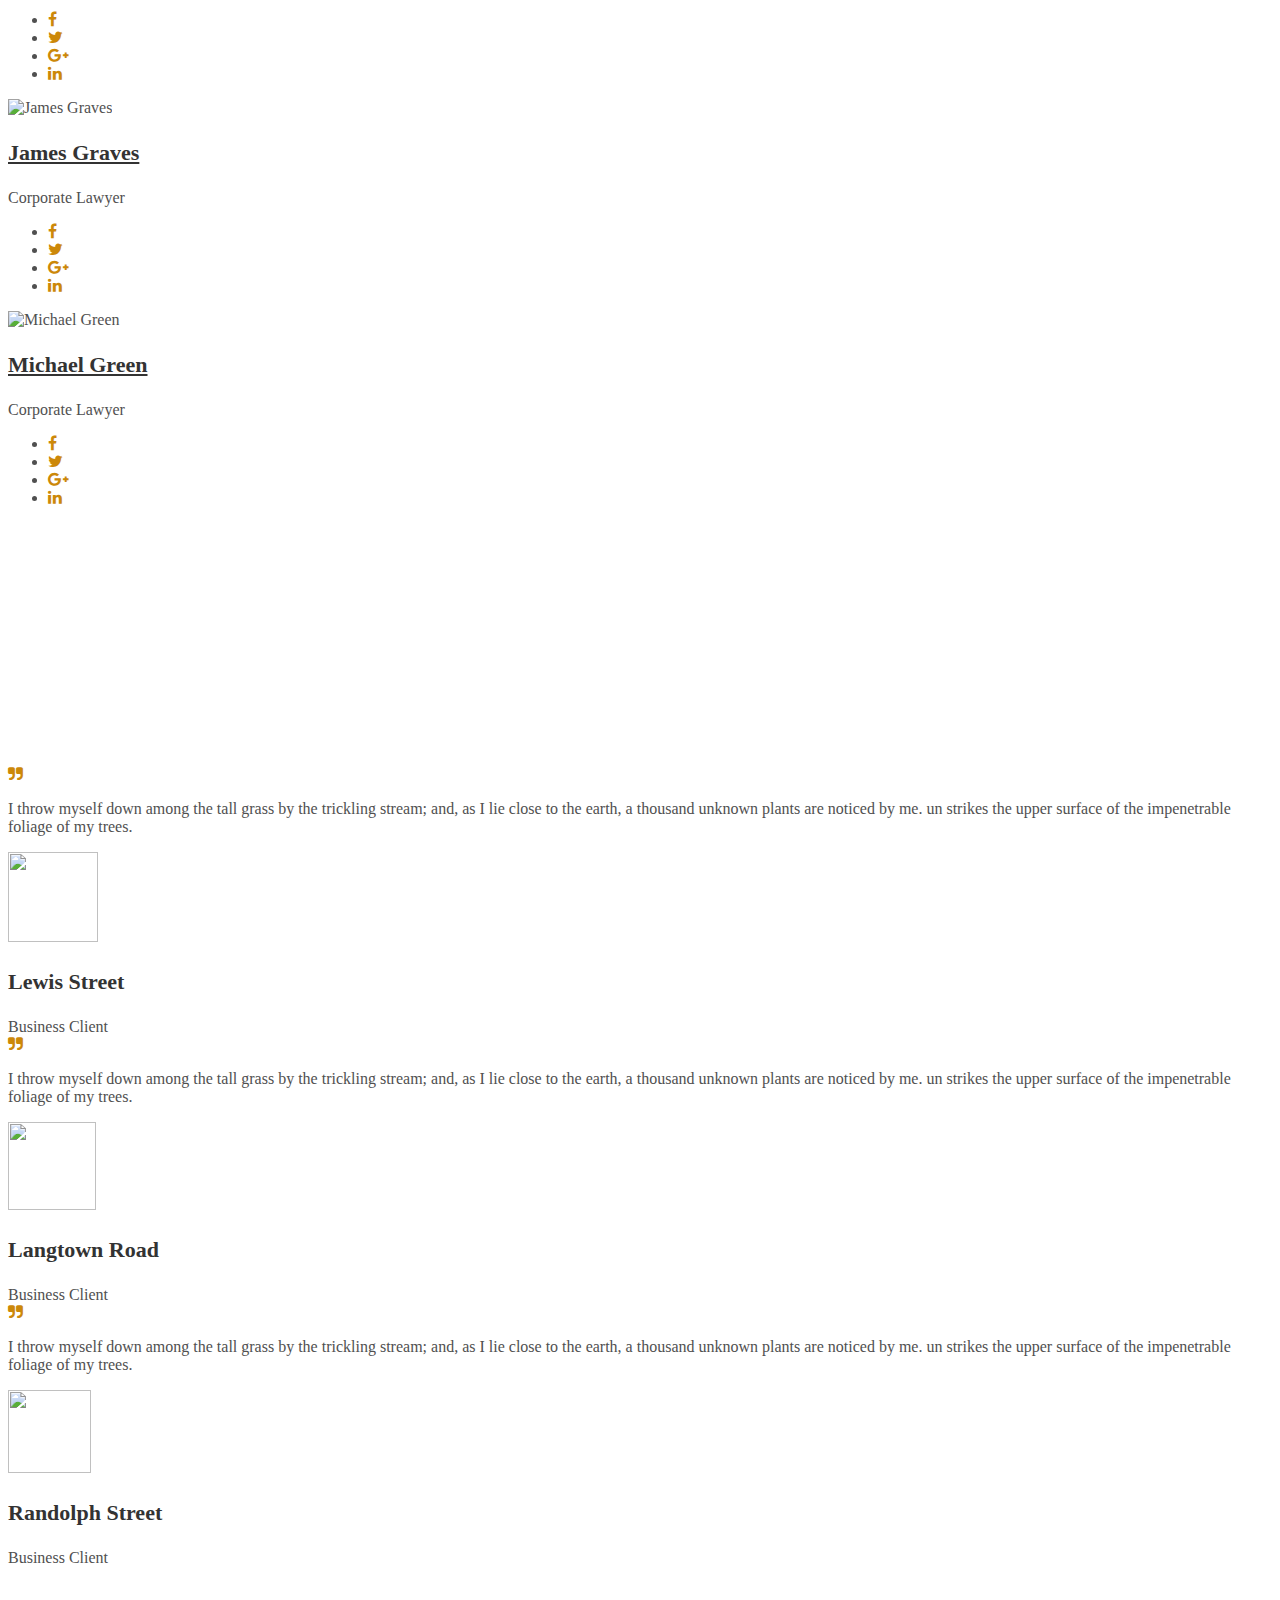
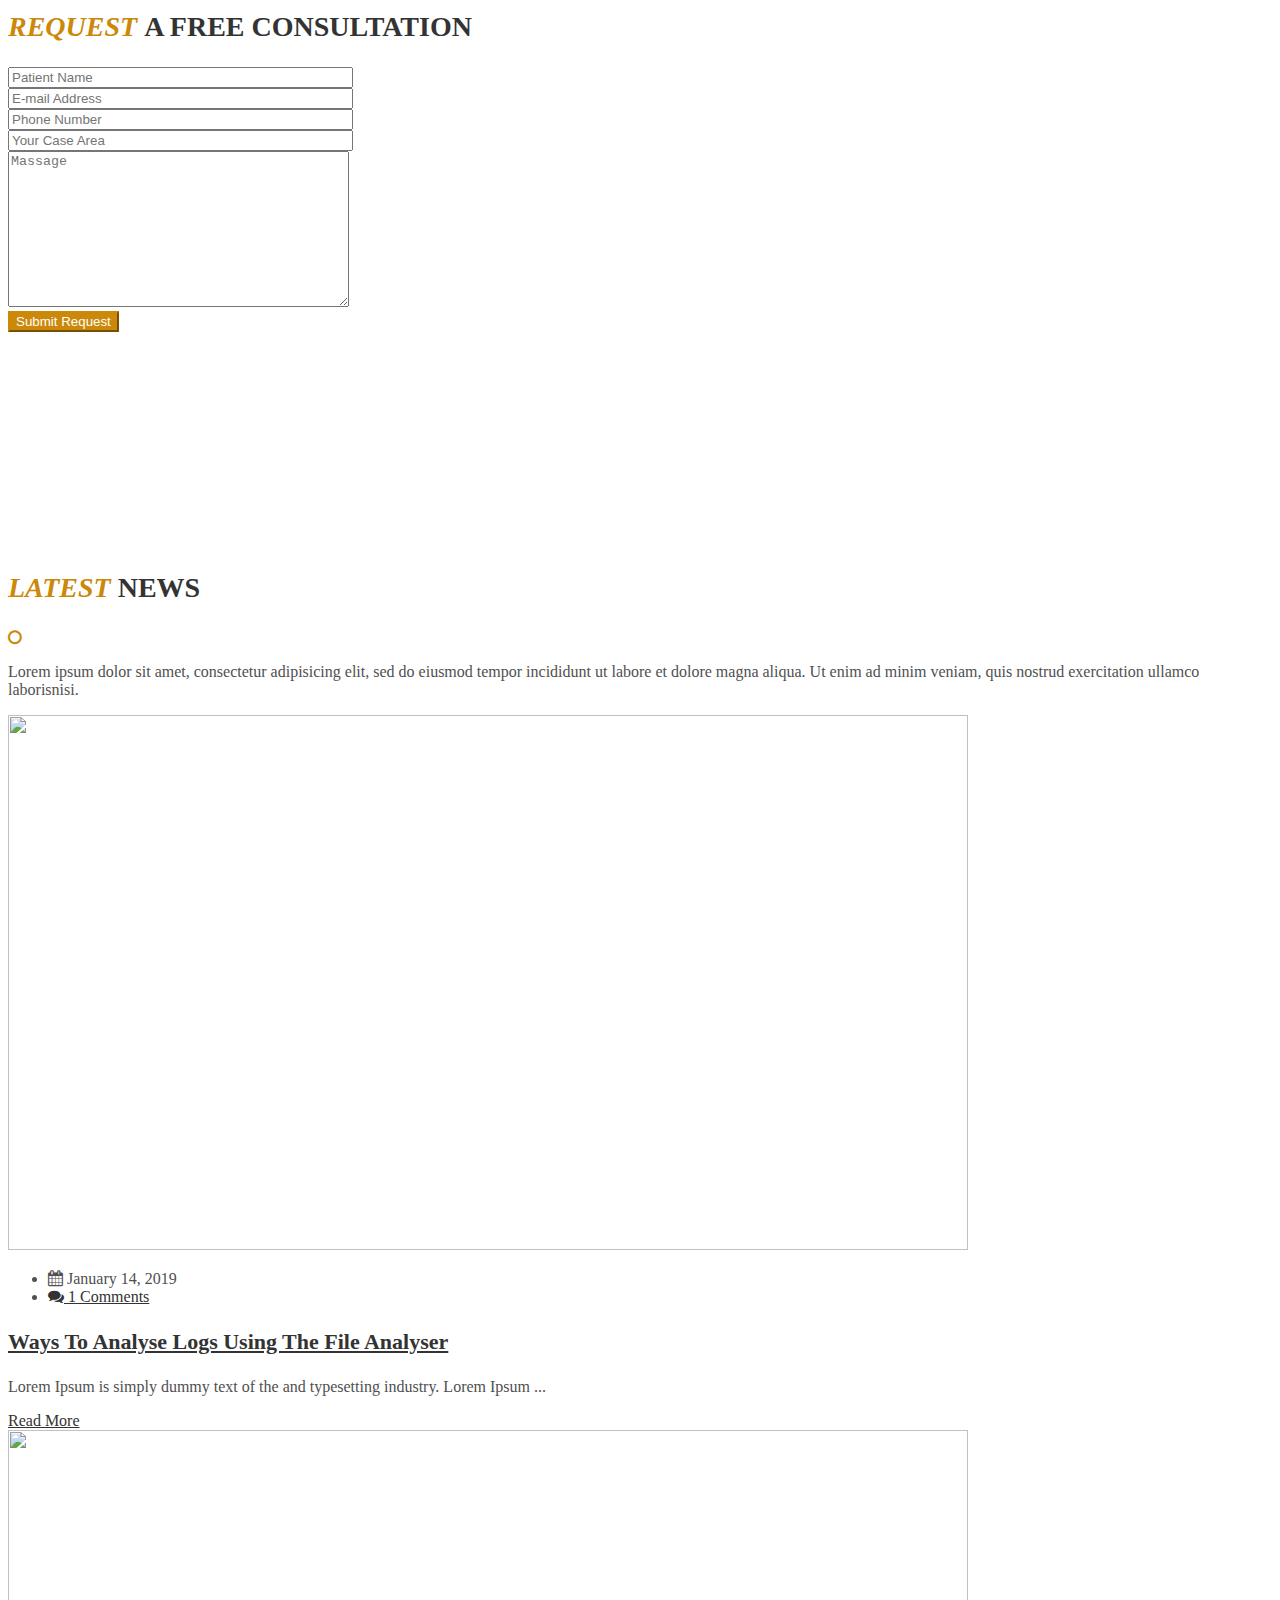
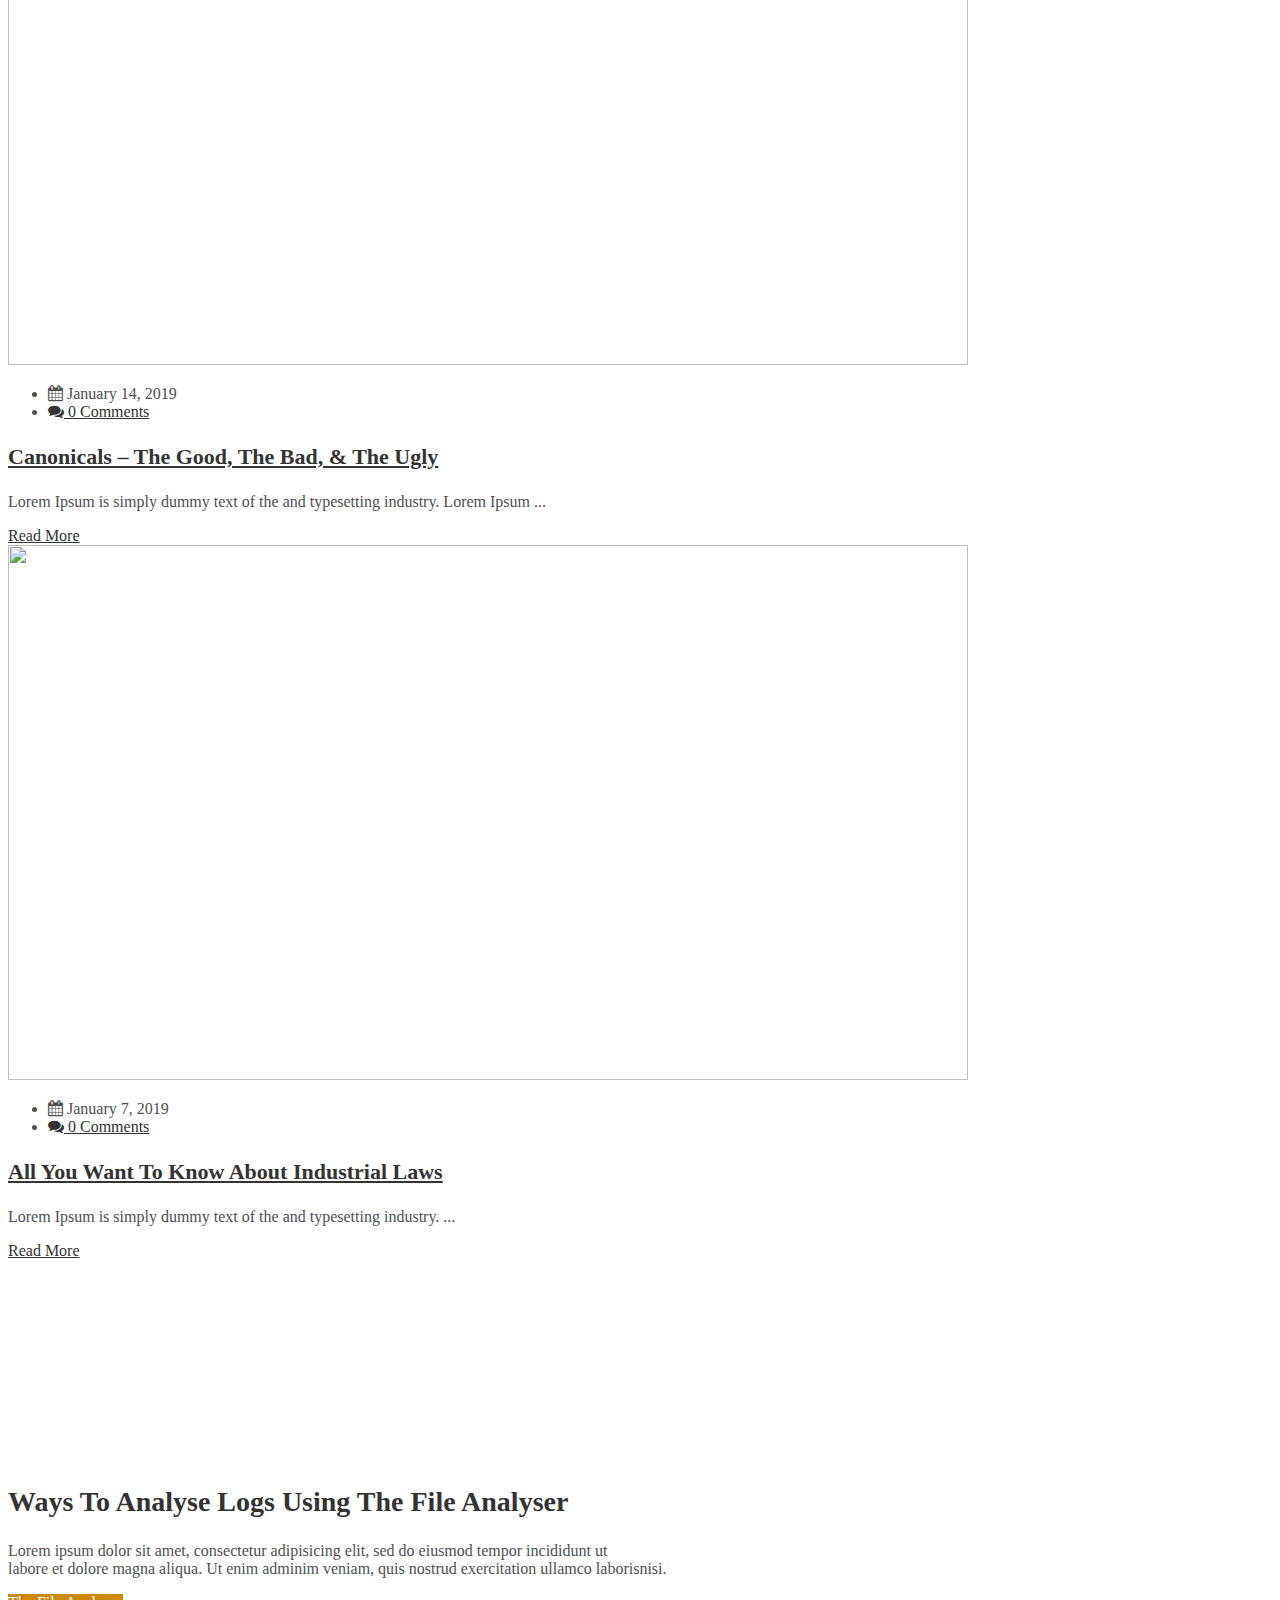
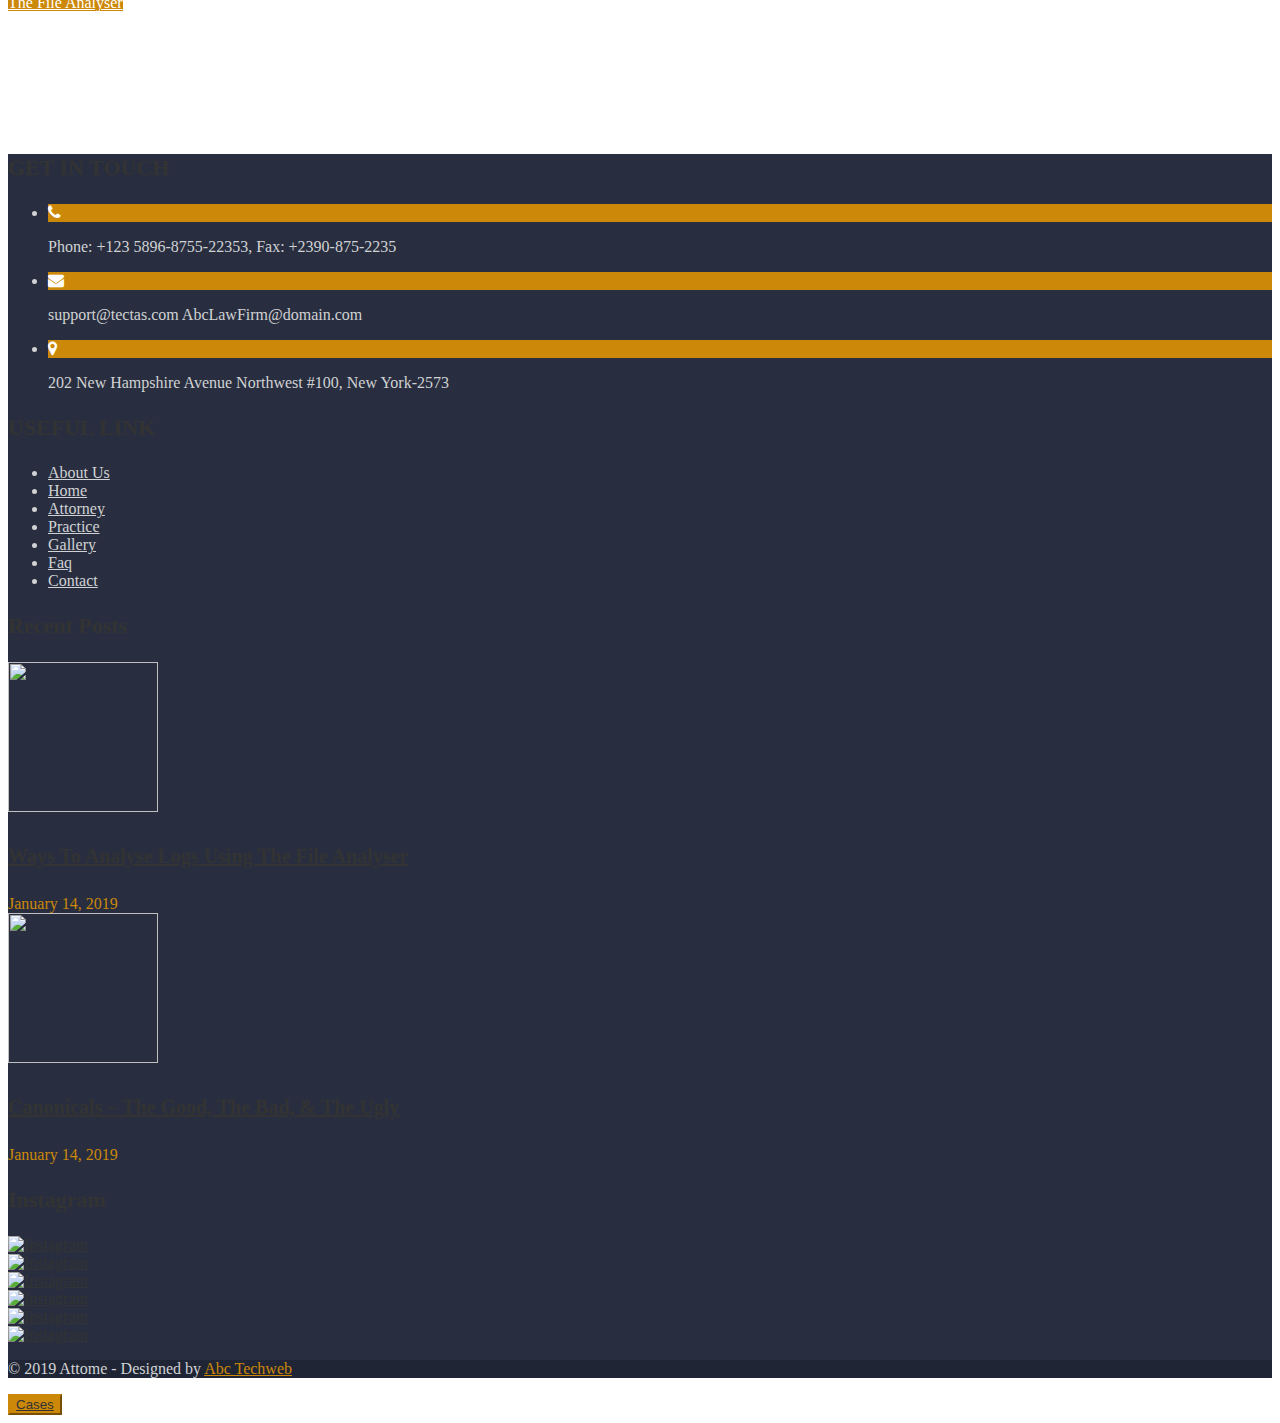
==== commit 07345b5e: "Check the bottom of the page" ====
--- a/index.html
+++ b/index.html
@@ -479,6 +479,7 @@
 </ul>
 </li>
 <li class="menu-item menu-item-type-post_type menu-item-object-page"><a title="						" href="https://abctechweb.net/wptheme/attome/about-us/"><span>About Us</span></a></li>
+
 <li class="menu-item menu-item-type-custom menu-item-object-custom menu-item-has-children has-sub"><a title="						" href="#"><span>Practice</span></a>
 <ul class='sub-menu'>
 	<li class="menu-item menu-item-type-post_type menu-item-object-page"><a title="						" href="https://abctechweb.net/wptheme/attome/practice-2-column/"><span>Practice 2 Column</span></a></li>
@@ -881,6 +882,7 @@
 		</div> 
 	</div> 
 </div><script type="text/javascript">(function($) {$("head").append("<style>@media (max-width: 1023px) and (min-width: 768px){.vc-row-wrapper.vc-row-responsive-5d67d62baa64b{padding-top: 73px !important;padding-bottom: 80px !important;}}@media (max-width: 767px){.vc-row-wrapper.vc-row-responsive-5d67d62baa64b{padding-top: 43px !important;padding-bottom: 50px !important;}}</style>");})(jQuery);</script></div><div  class="vc_row vc-row-wrapper vc-row-responsive-5d67d62bab98e box_width_content vc_custom_1558457404072"  data-parallax_sense="30"><div class="wpb_row atw-container" >
+
 	<div id="column-5d67d62babb21" class="col-lg-12 columns vc-column-extra-class-5d67d62babb57"  data-parallax_sense="30">
 		<div class="wpb_wrapper">
 			<div id="atw-hedingwrap-5d67d62babcb7" class="section-title text-center  "  ><div class="inline-block"><h2 id="atw-heading-5d67d62babc80" class="title">
@@ -888,7 +890,6 @@
 
 </h2><div class="delimiter"><i class="fa fa-circle-o"></i></div></div></div><script type="text/javascript">(function($) {$("head").append("<style>#atw-hedingwrap-5d67d62babcb7.section-title {margin-bottom: 58px;}#atw-heading-5d67d62babc80.title { color: #ffffff;}</style>");})(jQuery);</script><div class="vc-row-wrapper vc_inner vc_row-fluid"><div class="row wpb_row"><div class="vc-column-hover-5d67d62babe6a columns col-lg-4"><div class="wpb_wrapper"><div class="choose-item "  >
 
-	
 	<h3>
 		<span>1.</span>
 		Best Attorneys Team	</h3>
@@ -1647,6 +1648,8 @@
 <script type='text/javascript' src='https://abctechweb.net/wptheme/attome/wp-content/plugins/js_composer/assets/lib/vc-tta-autoplay/vc-tta-autoplay.min.js?ver=6.0.3'></script>
 <script type='text/javascript' src='https://abctechweb.net/wptheme/attome/wp-content/plugins/js_composer/assets/lib/vc_tabs/vc-tabs.min.js?ver=6.0.3'></script>
 
+<button class="btn btn-primary btn-md"><a href="./cases.html"><span>Cases</span></a></li>
+
 </body>
 
 <!-- Mirrored from abctechweb.net/wptheme/attome/ by HTTrack Website Copier/3.x [XR&CO'2014], Thu, 29 Aug 2019 13:41:51 GMT -->
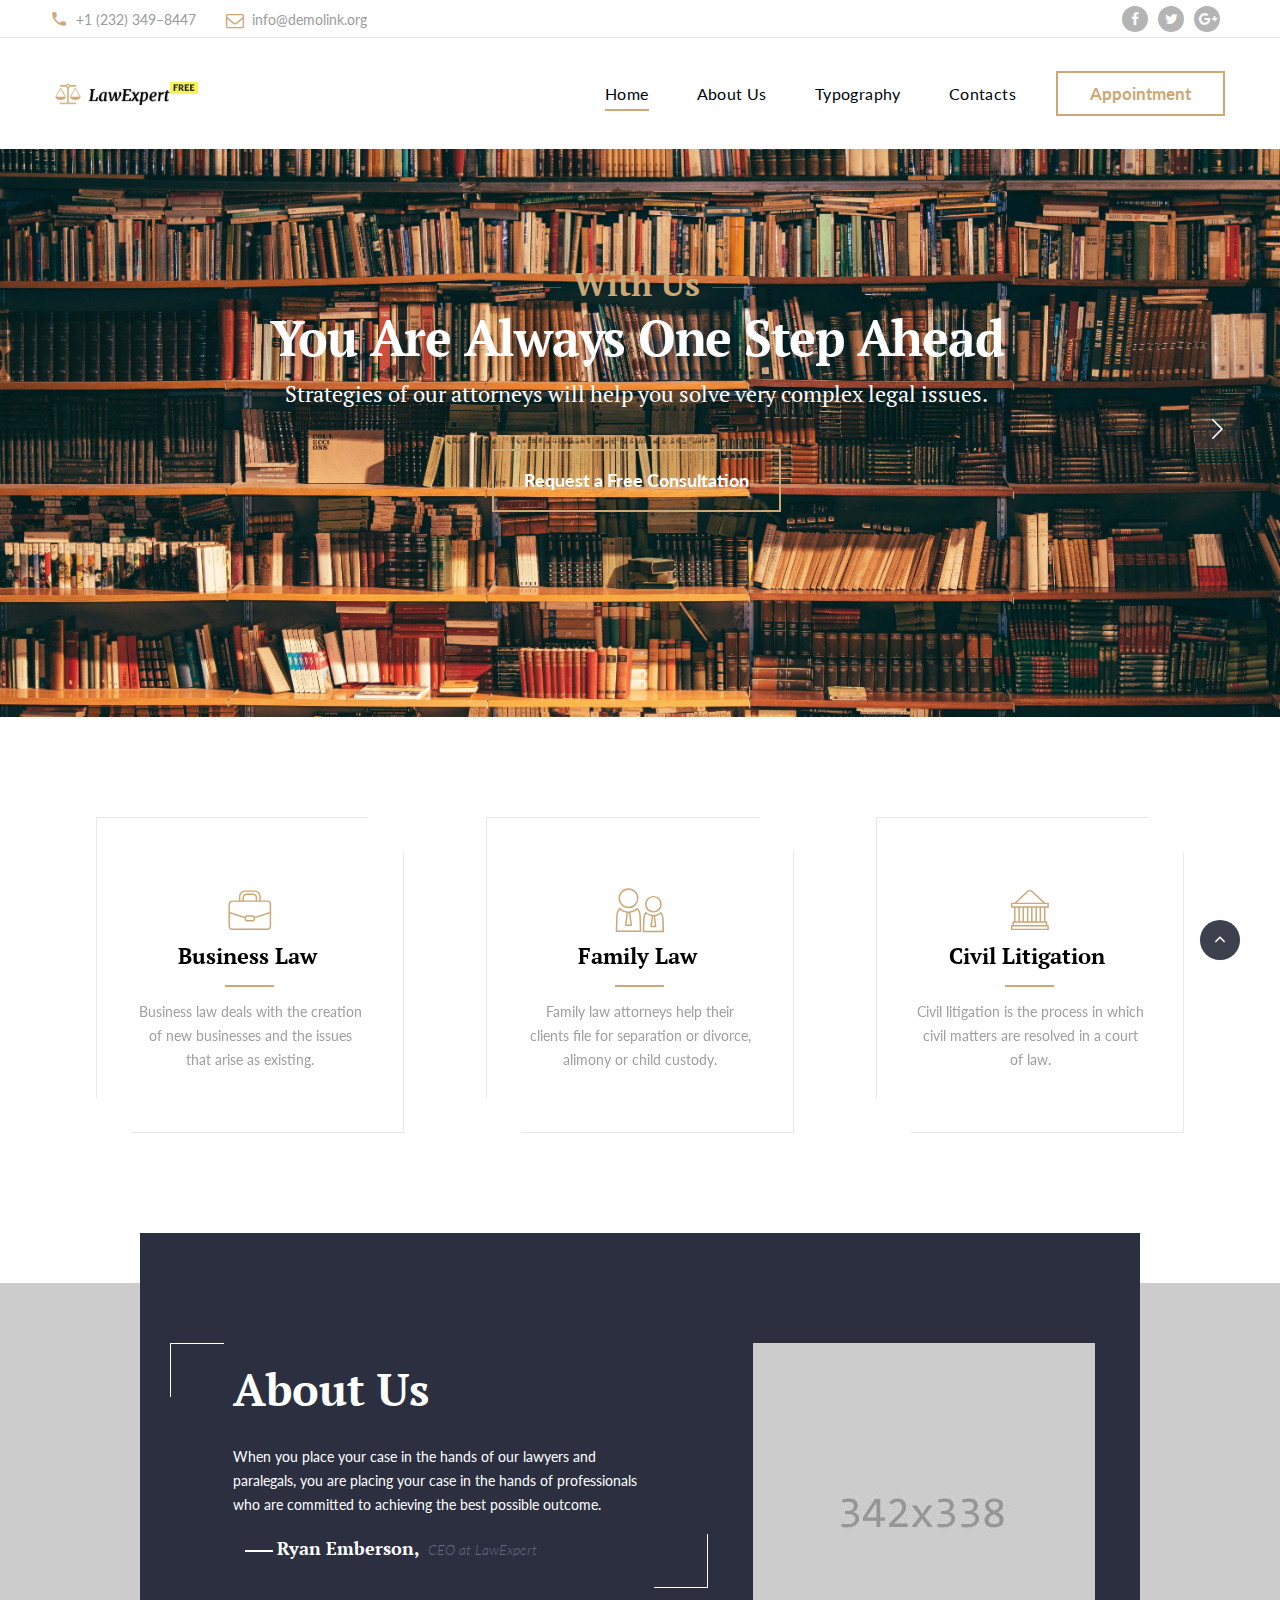
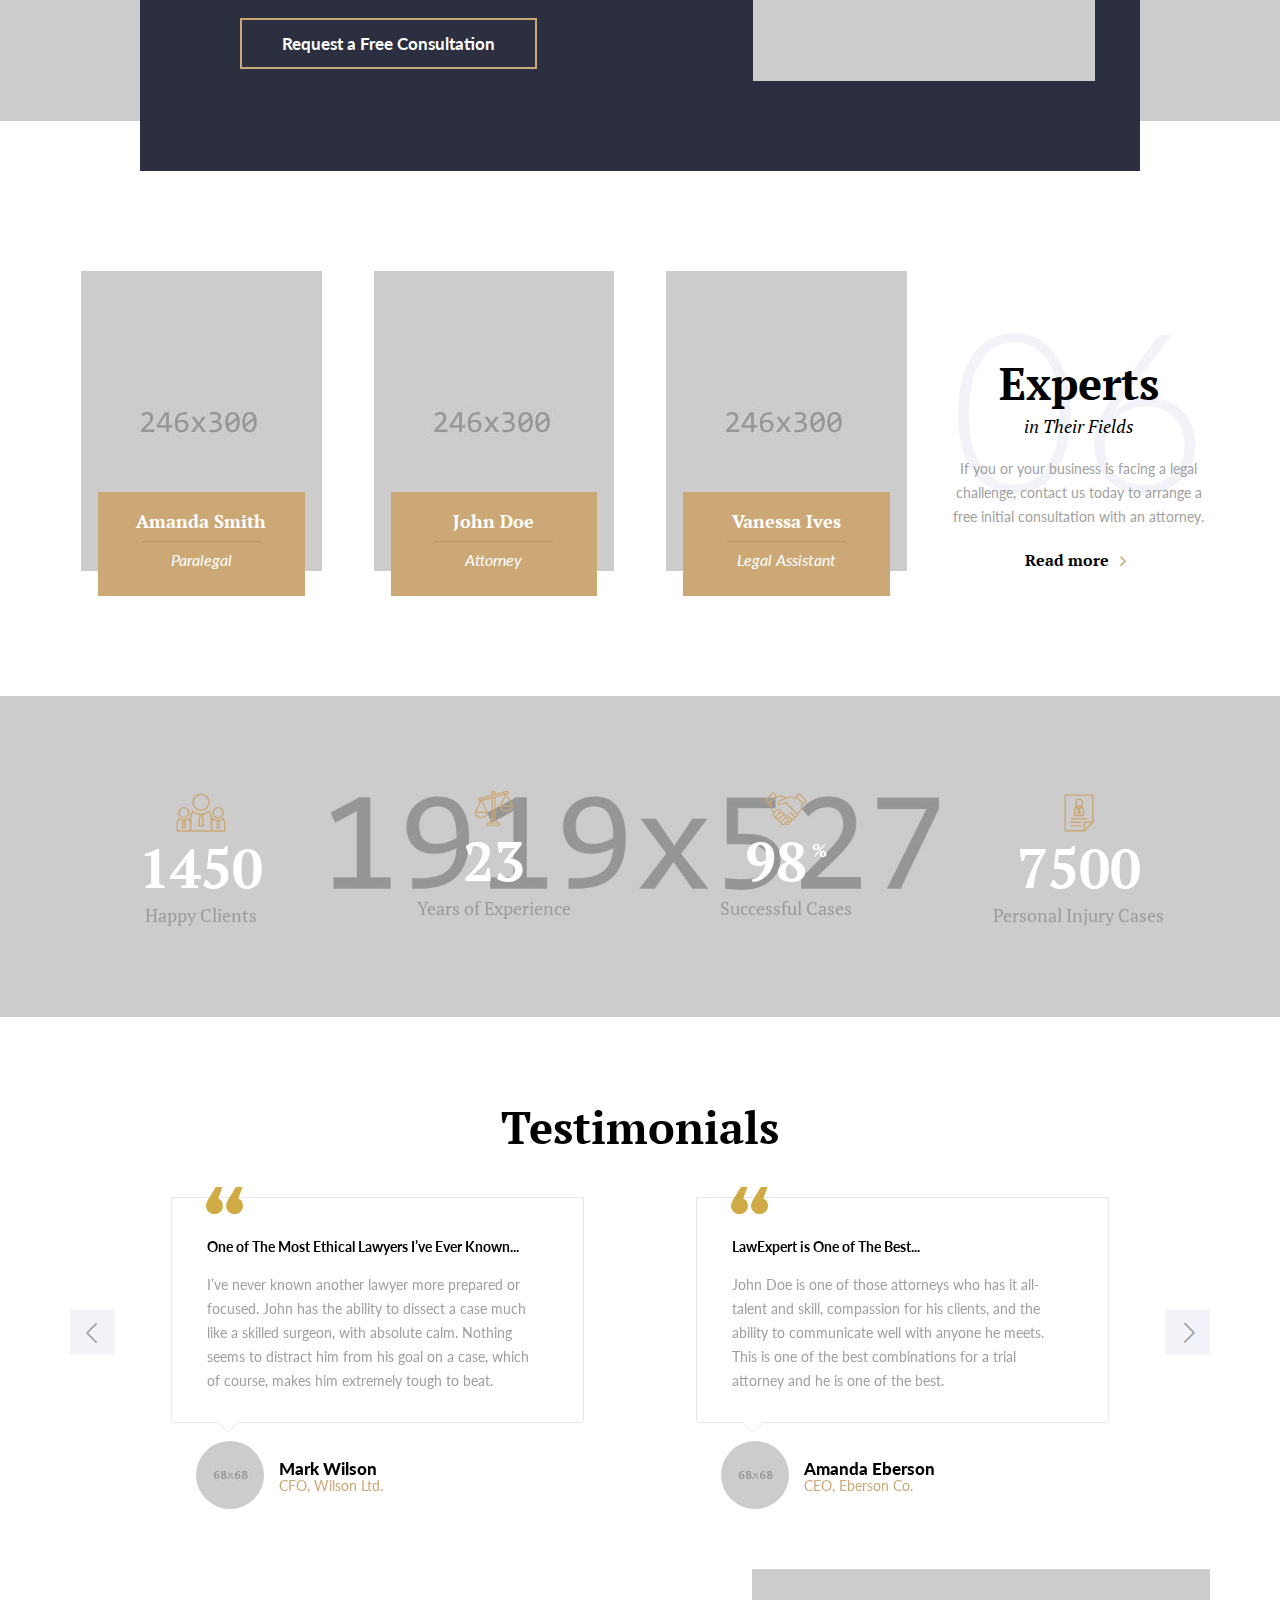
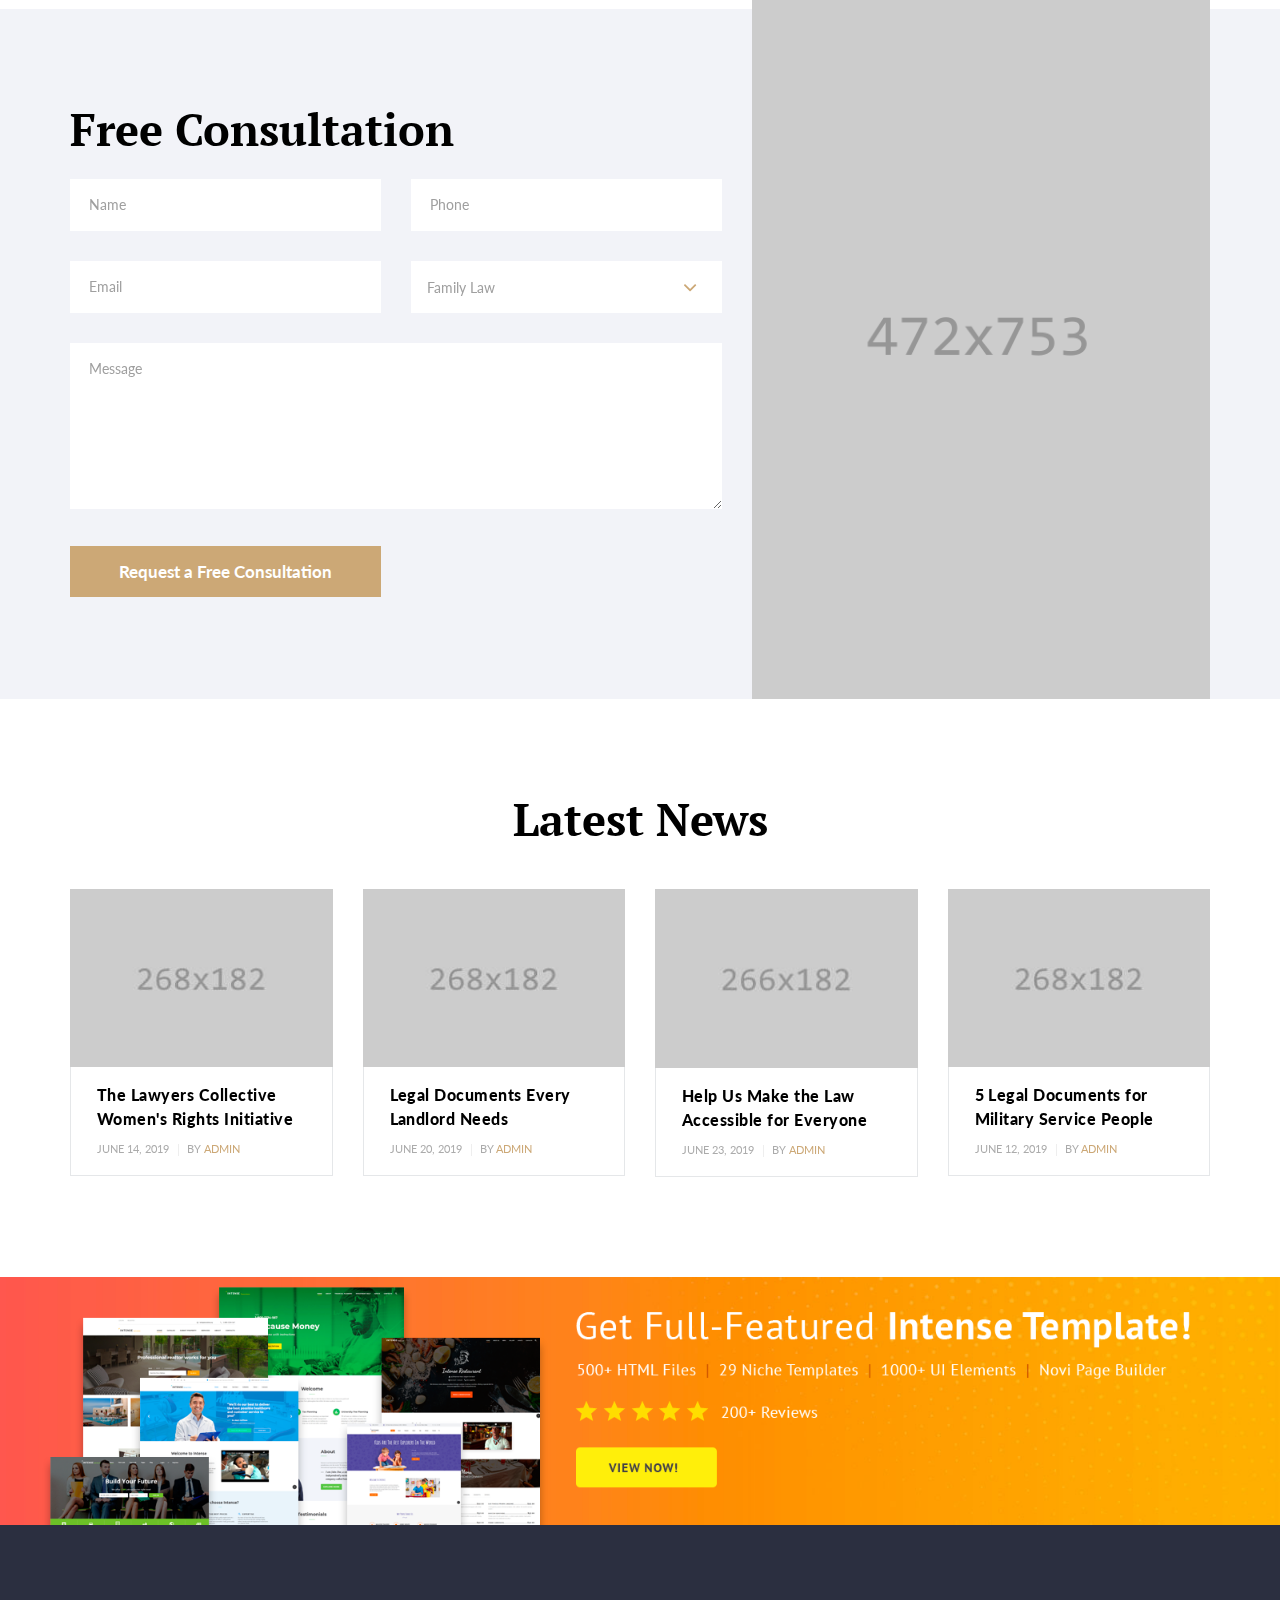
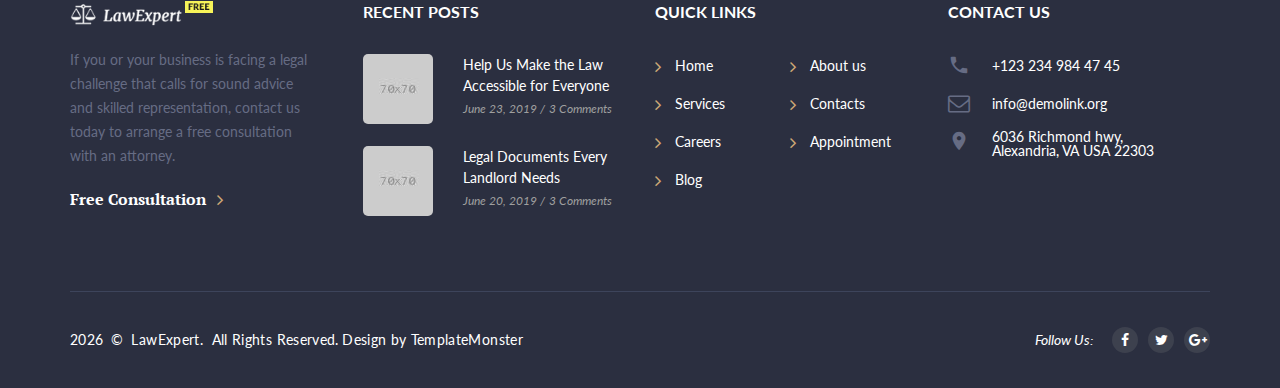
==== commit 44bf3c17: "Added more assets" ====
--- a/index.html
+++ b/index.html
@@ -1,1658 +1,651 @@
- <!doctype html>
-<html lang="en-US">
-
-<!-- Mirrored from abctechweb.net/wptheme/attome/ by HTTrack Website Copier/3.x [XR&CO'2014], Thu, 29 Aug 2019 13:41:44 GMT -->
-<!-- Added by HTTrack --><meta http-equiv="content-type" content="text/html;charset=UTF-8" /><!-- /Added by HTTrack -->
-<head>
-	<meta charset="UTF-8">
-	<meta name="viewport" content="width=device-width, initial-scale=1">
-	<link rel="profile" href="../../../gmpg.org/xfn/11.html">
-
-	<title>Attome &#8211; Just another WordPress site</title>
-<link rel='dns-prefetch' href='../../../maps.googleapis.com/index.html' />
-<link rel='dns-prefetch' href='../../../fonts.googleapis.com/index.html' />
-<link rel='dns-prefetch' href='../../../s.w.org/index.html' />
-<link rel="alternate" type="application/rss+xml" title="Attome &raquo; Feed" href="https://abctechweb.net/wptheme/attome/feed/" />
-<link rel="alternate" type="application/rss+xml" title="Attome &raquo; Comments Feed" href="https://abctechweb.net/wptheme/attome/comments/feed/" />
-
-<link rel="stylesheet" type="text/css" href="https://stackpath.bootstrapcdn.com/font-awesome/4.7.0/css/font-awesome.min.css" />
-		<script type="text/javascript">
-			window._wpemojiSettings = {"baseUrl":"https:\/\/s.w.org\/images\/core\/emoji\/12.0.0-1\/72x72\/","ext":".png","svgUrl":"https:\/\/s.w.org\/images\/core\/emoji\/12.0.0-1\/svg\/","svgExt":".svg","source":{"concatemoji":"https:\/\/abctechweb.net\/wptheme\/attome\/wp-includes\/js\/wp-emoji-release.min.js?ver=5.2.2"}};
-			!function(a,b,c){function d(a,b){var c=String.fromCharCode;l.clearRect(0,0,k.width,k.height),l.fillText(c.apply(this,a),0,0);var d=k.toDataURL();l.clearRect(0,0,k.width,k.height),l.fillText(c.apply(this,b),0,0);var e=k.toDataURL();return d===e}function e(a){var b;if(!l||!l.fillText)return!1;switch(l.textBaseline="top",l.font="600 32px Arial",a){case"flag":return!(b=d([55356,56826,55356,56819],[55356,56826,8203,55356,56819]))&&(b=d([55356,57332,56128,56423,56128,56418,56128,56421,56128,56430,56128,56423,56128,56447],[55356,57332,8203,56128,56423,8203,56128,56418,8203,56128,56421,8203,56128,56430,8203,56128,56423,8203,56128,56447]),!b);case"emoji":return b=d([55357,56424,55356,57342,8205,55358,56605,8205,55357,56424,55356,57340],[55357,56424,55356,57342,8203,55358,56605,8203,55357,56424,55356,57340]),!b}return!1}function f(a){var c=b.createElement("script");c.src=a,c.defer=c.type="text/javascript",b.getElementsByTagName("head")[0].appendChild(c)}var g,h,i,j,k=b.createElement("canvas"),l=k.getContext&&k.getContext("2d");for(j=Array("flag","emoji"),c.supports={everything:!0,everythingExceptFlag:!0},i=0;i<j.length;i++)c.supports[j[i]]=e(j[i]),c.supports.everything=c.supports.everything&&c.supports[j[i]],"flag"!==j[i]&&(c.supports.everythingExceptFlag=c.supports.everythingExceptFlag&&c.supports[j[i]]);c.supports.everythingExceptFlag=c.supports.everythingExceptFlag&&!c.supports.flag,c.DOMReady=!1,c.readyCallback=function(){c.DOMReady=!0},c.supports.everything||(h=function(){c.readyCallback()},b.addEventListener?(b.addEventListener("DOMContentLoaded",h,!1),a.addEventListener("load",h,!1)):(a.attachEvent("onload",h),b.attachEvent("onreadystatechange",function(){"complete"===b.readyState&&c.readyCallback()})),g=c.source||{},g.concatemoji?f(g.concatemoji):g.wpemoji&&g.twemoji&&(f(g.twemoji),f(g.wpemoji)))}(window,document,window._wpemojiSettings);
-		</script>
-		<!-- <style type="text/css">
-img.wp-smiley,
-img.emoji {
-	display: inline !important;
-	border: none !important;
-	box-shadow: none !important;
-	height: 1em !important;
-	width: 1em !important;
-	margin: 0 .07em !important;
-	vertical-align: -0.1em !important;
-	background: none !important;
-	padding: 0 !important;
-}
-</style> -->
-<link rel="stylesheet" href="assets/css/first.css" />
-    <!-- <link rel='stylesheet' id='wp-block-library-css'  href='https://abctechweb.net/wptheme/attome/wp-includes/css/dist/block-library/style.min.css?ver=5.2.2' type='text/css' media='all' /> -->
-<link rel="stylesheet" href="assets/css/second.css" />
-<!-- <link rel='stylesheet' id='contact-form-7-css'  href='https://abctechweb.net/wptheme/attome/wp-content/plugins/contact-form-7/includes/css/styles.css?ver=5.1.3' type='text/css' media='all' /> -->
-<link rel="stylesheet" href="assets/css/third.css" />
-<!-- <link rel='stylesheet' id='rs-plugin-settings-css'  href='https://abctechweb.net/wptheme/attome/wp-content/plugins/revslider/public/assets/css/rs6.css?ver=6.0.4' type='text/css' media='all' /> -->
-<link rel="stylesheet" href="assets/css/fourth.css" />
-<!-- <style id='rs-plugin-settings-inline-css' type='text/css'>
-#rs-demo-id {}
-</style> -->
-<!-- <link rel="stylesheet" href="assets/css/revslider.css" /> -->
-<!-- <link rel='stylesheet' id='attome-style-css'  href='https://abctechweb.net/wptheme/attome/wp-content/themes/attome/style.css?ver=5.2.2' type='text/css' media='all' /> -->
-<link rel='stylesheet' id='bootstrap-css'  href='https://abctechweb.net/wptheme/attome/wp-content/themes/attome/assets/css/bootstrap.min.css?ver=4.0.0' type='text/css' media='all' />
-<link rel='stylesheet' id='font-awesome-css'  href='https://abctechweb.net/wptheme/attome/wp-content/plugins/js_composer/assets/lib/bower/font-awesome/css/font-awesome.min.css?ver=6.0.3' type='text/css' media='all' />
-<link rel='stylesheet' id='awt-icons-css'  href='https://abctechweb.net/wptheme/attome/wp-content/themes/attome/assets/css/awt-icon.css?ver=1.0.0' type='text/css' media='all' />
-<link rel='stylesheet' id='themeify-icon-css'  href='https://abctechweb.net/wptheme/attome/wp-content/themes/attome/assets/css/themify-icons.css?ver=1.0.0' type='text/css' media='all' />
-<link rel='stylesheet' id='swiper-css'  href='https://abctechweb.net/wptheme/attome/wp-content/themes/attome/assets/css/swiper.min.css?ver=4.0.0' type='text/css' media='all' />
-<link rel='stylesheet' id='magnific-popup-css'  href='https://abctechweb.net/wptheme/attome/wp-content/themes/attome/assets/css/magnific-popup.css?ver=4.0.0' type='text/css' media='all' />
-<link rel='stylesheet' id='owl-carousel-css'  href='https://abctechweb.net/wptheme/attome/wp-content/themes/attome/assets/css/owl.carousel.min.css?ver=4.0.0' type='text/css' media='all' />
-<link rel='stylesheet' id='loader-css'  href='https://abctechweb.net/wptheme/attome/wp-content/themes/attome/assets/css/loader.min.css?ver=4.0.0' type='text/css' media='all' />
-<link rel='stylesheet' id='app-css'  href='https://abctechweb.net/wptheme/attome/wp-content/themes/attome/assets/css/attome.css?ver=1.0.0' type='text/css' media='all' />
-<style id='app-inline-css' type='text/css'>
-
-.site-logo a {
-max-width: 200px;
-display: block;
-}
-#primary-menu li a, #primary-menu li .sub-menu li a {
-font-family: "Roboto";
-font-weight: 500;
-}body {font-family: "Roboto";font-weight: 400;font-size:16px;color:#505050}h1 {font-family: "Raleway";font-weight:700}h2 {font-family: "Raleway";font-weight:700}h3 {font-family: "Raleway";font-weight:700}h4 {font-family: "Raleway";font-weight:700}h5 {font-family: "Raleway";font-weight:600}h6 {font-family: "Raleway";font-weight:600}h1, h2, h3, h4, h5, h6 {color:#333333}h1 { 
-font-size:36px;
-line-height:44px;
-}h2 { 
-font-size:28px;
-line-height:34px;
-}h3 { 
-font-size:22px;
-line-height:28px;
-}h4 { 
-font-size:20px;
-line-height:26px; 
-}h5 { 
-font-size:18px;
-line-height:24px;
-}h6 { 
-font-size:16px;
-line-height:22px;
-}
-q, a:hover, a:focus, a:active, code, .page-content .widgettitle,
-.widget_recent_entries a:hover, .widget_recent_comments a:hover, 
-.widget_archive a:hover, .widget_categories a:hover, .widget_meta a:hover,
-.widget_product_categories a:hover,article.post .read-more-btn:hover,
-.widget_rss a:hover, .widget_pages a:hover, .widget_nav_menu a:hover,
-.attome_page_header .banner-title .attome_breadcrumbs a, 
-.attome_post_author_box .user-social-link li a:hover,.practice .content h3 a,
-.cp, .chp:hover, .post-style-three .blog-post-content .entry-title a:hover, 
-.post-style-three .blog-post-content .post-meta li a:hover, article.post.sticky .entry-title a,
-article.post .entry-title a:hover, .rev_slider_wrapper li span, .rev_slider_wrapper li .rev-btn,
-.larfirm_blog_posts .blog-style-one .blog-post-content .entry-title a:hover,
-.listitems li i, article.post .entry-meta span i,
-.attome-tab li a:hover, .attome-tab li a.active, .icon-box.style-one .content .read-link,
-.section-title h2 em, .counter-box .content span, .counter-box .icon-wrap i, .icon-box.style-four, .testimonial-four .testi-content i,
-.video-btn:hover, .video-btn:focus, .video-btn:active, .video-btn:focus:active, 
-.attome_team_members-two .team-member .member-bio .team-profail li a:hover,
-.site-footer .recent_posts_widget .resent-post .content .meta .author .url, 
-.site-footer .recent_posts_widget .resent-post .content h4 a:hover,.tags-links a:hover,
-.post-single article.post .post-content ul li:before,.icon-box.style-three .item-content .content .title a:hover,
-.copyright-bar .site-info p a, .site-footer .widget_nav_menu .menu > li > a:hover, 
-article.post .entry-meta a:hover, .search-form .search-submit:hover, .add-menu li a:hover,
-.tab-content ul li:before, .post-style-two .blog-post-content .entry-title a:hover,
-.wpb-js-composer .vc_tta-color-grey.vc_tta-style-classic .vc_tta-tab.vc_active > a, 
-.case-result-box:hover h3, .choose-item h3 span, .team-box-layout1 .item-content-wrapper 
-.item-content ul.social-default li a:hover, .page-popup-search .form-description,
-#comments .comment-list li .comment-body .reply a, .section-title .title em,
-.section-title .delimiter, .practice .item-img-wrapper a:hover, .site-footer .recent_posts_widget 
-.resent-post .content .meta .date, input[type=submit]:hover,.icon-box.style-four .item-content .abc-btn-default,
-.team-box-layout1 .item-content-wrapper .item-content h3 a:hover, .abc-btn-default:hover, .abc-btn-default:focus, 
-.video-btn:hover, .video-btn:focus, .video-btn:active, .video-btn:focus:active, .post-date a:hover, 
-.post-date a i, .post-footer a:hover, .team-box-layout1 .item-content-wrapper .item-content ul.social-default li a,
-.abc-btn-default.btn-light, .contact-form-wrappper .wpcf7-form-control.abc-btn-default:hover, 
-.wpb-js-composer .vc_tta-tabs:not([class*=vc_tta-gap]):not(.vc_tta-o-no-fill).vc_tta-tabs-position-top .vc_tta-tab > a span  {
-color: #cc8809;
-}
-
-
-.copyright-bar .site-info p a:hover, #comments .comment-list li .comment-body .reply a:hover, 
-article.post.sticky .entry-title a:hover, .team-box-layout1 .item-content-wrapper .item-content ul.social-default li a:hover {
-color: rgba(204, 136, 9, 0.8);
-
-}  
-.overlay-content-box:before {
-background: rgba(204, 136, 9, 0.9);
-}
-
-.case-result-box .item-img:before
-{
-background: #cc8809;
-}
-
-.icon-box.style-two:hover:before {
-background: rgba(204, 136, 9, 0.9);
-}
-
-.wpb-js-composer .vc_tta-color-grey.vc_tta-style-classic .vc_tta-tab.vc_active > a {
-background-color: #cc8809 !important;
-}
-
-
-
-.form-submit .submit, .iconlink-box li:hover, .practice-single .prictice-thumbnail .entry-title,
-.footer-two-inner .attome-social-link li a:hover, .attome_address_widget .address li .icon,
-.pinacop-modal-video .video-btn:before,
-.post-navigation .nav-links .nav-previous:hover, .post-navigation .nav-links .nav-next:hover,
- #attome-pagination .page-numbers li .current, #attome-pagination .page-numbers li:hover, 
-.section-title .delimiter:before, .section-title .delimiter:after,
-.vertical-tabs-wrapper .vertical-tabs li a.active, .vertical-tabs-wrapper .vertical-tabs li a:hover,
-.icon-box.style-two .icon-container, .swiper-pagination span.swiper-pagination-bullet-active, 
-.abc-btn-default, .case-result-box:hover h3,.return-to-top:hover:after, .icon-box.style-one, .card .card-header.active, 
-.current .history-time a, .contact-form-wrappper .wpcf7-form-control.abc-btn-default, .attome-portfolio-filter li:hover,
-.attome-portfolio-filter li.active, .color-bg-primary, button, input[type=button], input[type=reset], input[type=submit],
-.icon-box.style-four, .attome_carousel .slider-slider-nav .slider-prev:hover, .attome_carousel .slider-slider-nav .slider-next:hover,
-.attome_carousel_content .slider-slider-nav .slider-prev:hover, .attome_carousel_content .slider-slider-nav .slider-next:hover,
-.pinacop-modal-video .video-btn, .attome-portfolio-gallery .portfolio-item .portfolio-wrapper .content-layer .view-item:hover,
-.icon-box.style-five .title:hover {
-background: #cc8809;
-color: #fff;
-}
-
-
-.comment-form-author input:hover, .comment-form-email input:hover,
-.comment-form-url input:hover, #commentform textarea:hover, .comment-form-author input:focus,
-.comment-form-email input:focus, .comment-form-url input:focus, #commentform textarea:focus, 
-.form-submit .submit, .vertical-tabs-wrapper .vertical-tabs li a, .swiper-pagination span.swiper-pagination-bullet-active:before,
-.attome-portfolio-filter li:hover, .attome-portfolio-filter li.active, .popup-search-opened .page-popup-search .search-field,
-.abc-btn-default, blockquote, button, input[type=button], input[type=reset], input[type=submit], 
-.contact-form-wrappper .wpcf7-form-control.abc-btn-default, .wpcf7-form-control-wrap input:focus, 
-.wpcf7-form-control-wrap textarea:focus, .attome-portfolio-gallery .portfolio-item .portfolio-wrapper .content-layer .view-item:hover {
-border-color: #cc8809;
-}
-
-.video-btn:hover:after, .video-btn:focus:after, .video-btn:active:after, 
-.video-btn:focus:active:after {
-border-color: transparent transparent transparent #cc8809;
-}
-
-.color-bg-secondary {
-background-color: #ae7203 !important;
-}
-
-a,
-h1, h2, h3, h4, h5, h6 {
-color: #333333;
-}
-
-.error-404.not-found a{
-border-color: #333333;
-}
-
-mark,
-.signup-newsletter-form input.submit-btn,
-.error-404.not-found a:hover,
-.more-link:hover,
-.widget h4.widget-title:after,
-.section-title:before,
-.section-title:after {
-background-color: #333333;
-}
-
-.header-text-wrap .header-text li, .attome-topbar .attome-social-link li a {
-color: #fff;
-}
-
-.attome-topbar, .header-middle .middle-inner .contact-number .icon, .top-search-btn { 
-background: #cc8809
-}
-
-.attome-topbar .attome-social-link li a:hover, .header-middle .middle-inner .search-form i, .header-text-wrap .header-text li.open-hour span {
-color: #cc8809
-}
-
-#primary-menu li a {
-color: #333;
-}
-
-#primary-menu li a:hover, #primary-menu li.current_page_ancestor > a, #primary-menu li.current_page_ancestor li.current_page_item a {
-color: #cc8809 !important;
-}
-
-#menu-header-menu a:hover {
-background: #cc8809 !important;
-}
-
-#primary-menu li .sub-menu li a {
-color: #878787;
-}
-
-#primary-menu li .sub-menu li a:hover {
-color: #333 !important;
-}
-
-#primary-menu li .sub-menu {
-background: #fff;
-}
-
-.site-footer {
-background: #282e3f;
-}
-
-.copyright-bar {
-background: #1f2535;
-}
-
-.site-footer, .attome_address_widget .address li p {
-color: #d1d2d4;
-}
-
-.site-footer .widget_nav_menu .menu > li > a {
-color: #d1d2d4;
-}
-
-.site-footer .widget_nav_menu .menu > li > a:hover {
-color: #cc8809 !important ;
-}
-
-			#preloader {
-				position: fixed;
-				top: 0;
-				left: 0;
-				bottom: 0;
-				right: 0;
-				background-color: #ae7203;
-				z-index: 999999;
-			}
-
-			#loader {
-			position: absolute;
-			top: 50%;
-			left: 50%;
-			transform: translate(-50%, -50%);
-		}
-</style>
-<link rel='stylesheet' id='google-fonts-css'  href='../../../fonts.googleapis.com/css3b87.css?family=Roboto%3A300%2C400%2C500%2C600%2C700%7CRaleway%3A300%2C400%2C500%2C600%2C700&amp;subset=latin%2Clatin-ext&amp;ver=5.2.2' type='text/css' media='all' />
-<!--[if lt IE 9]>
-<link rel='stylesheet' id='vc_lte_ie9-css'  href='https://abctechweb.net/wptheme/attome/wp-content/plugins/js_composer/assets/css/vc_lte_ie9.min.css?ver=6.0.3' type='text/css' media='screen' />
-<![endif]-->
-<link rel='stylesheet' id='js_composer_front-css'  href='https://abctechweb.net/wptheme/attome/wp-content/plugins/js_composer/assets/css/js_composer.min.css?ver=6.0.3' type='text/css' media='all' />
-<style id='js_composer_front-inline-css' type='text/css'>
-.vc_custom_1558457252696{padding-top: 93px !important;padding-bottom: 120px !important;}.vc_custom_1566670821035{padding-top: 112px !important;padding-bottom: 120px !important;}.vc_custom_1566670813485{padding-top: 112px !important;padding-bottom: 120px !important;}.vc_custom_1558457349257{padding-top: 112px !important;padding-bottom: 120px !important;}.vc_custom_1558457404072{padding-top: 112px !important;padding-bottom: 53px !important;background-color: #282e3f !important;}.vc_custom_1561488552806{padding-top: 112px !important;padding-bottom: 85px !important;background-color: #eeeeee !important;}.vc_custom_1558457472016{padding-top: 112px !important;padding-bottom: 90px !important;}.vc_custom_1558455379472{padding-top: 113px !important;padding-bottom: 104px !important;}.vc_custom_1554719087157{padding-top: 112px !important;padding-bottom: 90px !important;}.vc_custom_1558285213557{padding-top: 112px !important;padding-bottom: 120px !important;}.vc_custom_1558435467614{margin-top: -55px !important;}.vc_custom_1558284358920{padding-top: 40px !important;padding-bottom: 20px !important;}
-</style>
-<script type='text/javascript' src='https://abctechweb.net/wptheme/attome/wp-includes/js/jquery/jquery.js?ver=1.12.4-wp'></script>
-<script type='text/javascript' src='https://abctechweb.net/wptheme/attome/wp-includes/js/jquery/jquery-migrate.min.js?ver=1.4.1'></script>
-<script type='text/javascript' src='https://abctechweb.net/wptheme/attome/wp-content/plugins/revslider/public/assets/js/revolution.tools.min.js?ver=6.0'></script>
-<script type='text/javascript' src='https://abctechweb.net/wptheme/attome/wp-content/plugins/revslider/public/assets/js/rs6.min.js?ver=6.0.4'></script>
-<link rel='https://api.w.org/' href='https://abctechweb.net/wptheme/attome/wp-json/' />
-<link rel="EditURI" type="application/rsd+xml" title="RSD" href="https://abctechweb.net/wptheme/attome/xmlrpc.php?rsd" />
-<link rel="wlwmanifest" type="application/wlwmanifest+xml" href="https://abctechweb.net/wptheme/attome/wp-includes/wlwmanifest.xml" /> 
-<meta name="generator" content="WordPress 5.2.2" />
-<link rel="canonical" href="index.html" />
-<link rel='shortlink' href='index.html' />
-<link rel="alternate" type="application/json+oembed" href="https://abctechweb.net/wptheme/attome/wp-json/oembed/1.0/embed?url=https%3A%2F%2Fabctechweb.net%2Fwptheme%2Fattome%2F" />
-<link rel="alternate" type="text/xml+oembed" href="https://abctechweb.net/wptheme/attome/wp-json/oembed/1.0/embed?url=https%3A%2F%2Fabctechweb.net%2Fwptheme%2Fattome%2F&amp;format=xml" />
-<meta name="generator" content="Powered by WPBakery Page Builder - drag and drop page builder for WordPress."/>
-<meta name="generator" content="Powered by Slider Revolution 6.0.4 - responsive, Mobile-Friendly Slider Plugin for WordPress with comfortable drag and drop interface." />
-<link rel="icon" href="https://abctechweb.net/wptheme/attome/wp-content/uploads/2019/01/favicon.png" sizes="32x32" />
-<link rel="icon" href="https://abctechweb.net/wptheme/attome/wp-content/uploads/2019/01/favicon.png" sizes="192x192" />
-<link rel="apple-touch-icon-precomposed" href="https://abctechweb.net/wptheme/attome/wp-content/uploads/2019/01/favicon.png" />
-<meta name="msapplication-TileImage" content="https://abctechweb.net/wptheme/attome/wp-content/uploads/2019/01/favicon.png" />
-<script type="text/javascript">function setREVStartSize(a){try{var b,c=document.getElementById(a.c).parentNode.offsetWidth;if(c=0===c||isNaN(c)?window.innerWidth:c,a.tabw=void 0===a.tabw?0:parseInt(a.tabw),a.thumbw=void 0===a.thumbw?0:parseInt(a.thumbw),a.tabh=void 0===a.tabh?0:parseInt(a.tabh),a.thumbh=void 0===a.thumbh?0:parseInt(a.thumbh),a.tabhide=void 0===a.tabhide?0:parseInt(a.tabhide),a.thumbhide=void 0===a.thumbhide?0:parseInt(a.thumbhide),a.mh=void 0===a.mh||""==a.mh?0:a.mh,"fullscreen"===a.layout||"fullscreen"===a.l)b=Math.max(a.mh,window.innerHeight);else{for(var d in a.gw=Array.isArray(a.gw)?a.gw:[a.gw],a.rl)(void 0===a.gw[d]||0===a.gw[d])&&(a.gw[d]=a.gw[d-1]);for(var d in a.gh=void 0===a.el||""===a.el||Array.isArray(a.el)&&0==a.el.length?a.gh:a.el,a.gh=Array.isArray(a.gh)?a.gh:[a.gh],a.rl)(void 0===a.gh[d]||0===a.gh[d])&&(a.gh[d]=a.gh[d-1]);var e,f=Array(a.rl.length),g=0;for(var d in a.tabw=a.tabhide>=c?0:a.tabw,a.thumbw=a.thumbhide>=c?0:a.thumbw,a.tabh=a.tabhide>=c?0:a.tabh,a.thumbh=a.thumbhide>=c?0:a.thumbh,a.rl)f[d]=a.rl[d]<window.innerWidth?0:a.rl[d];for(var d in e=f[0],f)e>f[d]&&0<f[d]&&(e=f[d],g=d);var h=c>a.gw[g]+a.tabw+a.thumbw?1:(c-(a.tabw+a.thumbw))/a.gw[g];b=a.gh[g]*h+(a.tabh+a.thumbh)}void 0===window.rs_init_css&&(window.rs_init_css=document.head.appendChild(document.createElement("style"))),document.getElementById(a.c).height=b,window.rs_init_css.innerHTML+="#"+a.c+"_wrapper { height: "+b+"px }"}catch(a){console.log("Failure at Presize of Slider:"+a)}};</script>
-		<style type="text/css" id="wp-custom-css">
-			.zindex999{
-	z-index: 9999;
-}		</style>
-		<noscript><style> .wpb_animate_when_almost_visible { opacity: 1; }</style></noscript></head>
-
-<body class="home page-template page-template-tmp-page page-template-tmp-page-php page page-id-1992 sticky-menu wpb-js-composer js-comp-ver-6.0.3 vc_responsive">
-
-	
-	<div id="preloader">
-					<div id="loader">
-				<div class="loader-inner ball-grid-pulse">
-											<div></div>
-											<div></div>
-											<div></div>
-											<div></div>
-											<div></div>
-											<div></div>
-											<div></div>
-											<div></div>
-											<div></div>
-									</div>
-			</div><!-- /#loader -->
-			</div><!-- /#preloader -->
-
-			<a href="#site-content" data-type="section-switch" class="return-to-top"><i class="fa fa-chevron-up"></i></a>
-	
-
-<div id="site-content" class="site">
-	<a class="skip-link screen-reader-text" href="#content">Skip to content</a>
-	<div id="page-popup-search" class="page-popup-search">
-		<a id="popup-search-close" href="#" class="popup-search-close"><i class="ti-close"></i></a>
-		<div class="page-popup-search-inner">
-			
-			<form role="search" method="get" class="search-form" action="https://abctechweb.net/wptheme/attome/">
-	<label>
-		<span class="screen-reader-text">Search for:</span>
-		<input type="search" class="search-field"
-		placeholder="Search..."
-		value="" name="s"
-		title="Search for:"/>
-	</label>
-	<button type="submit" class="search-submit">
-		<i class="fa fa-search"></i>
-		<span class="screen-reader-text">Search</span>
-	</button>
-</form>
-			<p class="form-description">Hit enter to search or ESC to close</p>
-		</div>
-	</div>
-	
-		
-<header id="masthead" class="site-header">
-	<div class="header-top" data-top="992">
-				<div class="attome-topbar">
-			<div class="container">
-				<div class="top-inner">
-					<div class="top-left-content">
-						<div class="header-text-wrap">
-							<ul class="header-text">
-
-																<li class="open-hour">Open Hours: mon-fri 9.00am-5.00pm								</li>
-								
-
-
-																<li class="contact"><i
-										class="fa fa-phone"></i>4-657-3444-46528								</li>
-								
-
-
-																<li class="contact"><i
-										class="fa fa-location-arrow"></i>22 Main Street Pt.London England								</li>
-								
-							</ul>
-
-
-						</div>
-					</div><!-- /.header-text-wrap -->
-
-					<div class="top-right-content">
-
-						<ul class="attome-social-link">						<li><a href="#"><i
-									class="fa fa-facebook"></i></a></li>
-												<li><a href="#"><i
-									class="fa fa-twitter"></i></a></li>
-												<li><a href="#"><i
-									class="fa fa-google-plus"></i></a></li>
-												<li><a href="#"><i
-									class="fa fa-linkedin"></i></a></li>
-						</ul>					</div>
-				</div>
-			</div>
-		</div><!-- .header__top -->
-				<div
-			class="header-main sticky-menu">
-			<div class="container">
-				<div class="header-inner">
-					<div class="site-logo">
-						<a href="index.html" title="Attome" rel="home"><img src="https://abctechweb.net/wptheme/attome/wp-content/uploads/2019/04/logo-2.png" alt="Attome" class="logo-light"></a><a href="index.html" title="Attome" rel="home" class="logo-dark">Attome</a>					</div><!-- /.site-logo -->
-
-					<nav id="site-navigation" class="main-navigation">
-						<ul id="primary-menu" class="menu"><li id="menu-item-17" class="menu-item menu-item-type-post_type menu-item-object-page menu-item-home current-menu-item page_item page-item-1992 current_page_item current-menu-ancestor current-menu-parent current_page_parent current_page_ancestor menu-item-has-children"><a title="						" href="index.html">Home</a>
-<ul class='sub-menu'>
-	<li id="menu-item-251" class="menu-item menu-item-type-post_type menu-item-object-page menu-item-home current-menu-item page_item page-item-1992 current_page_item"><a title="						" href="index.html">Law Agency</a></li>
-	<li id="menu-item-233" class="menu-item menu-item-type-post_type menu-item-object-page"><a title="						" href="https://abctechweb.net/wptheme/attome/home-injury-attorneys/">Injury Attorneys</a></li>
-	<li id="menu-item-345" class="menu-item menu-item-type-post_type menu-item-object-page"><a title="						" href="https://abctechweb.net/wptheme/attome/home-traffic-ticket-attorneys/">Traffic Ticket Attorneys</a></li>
-	<li id="menu-item-550" class="menu-item menu-item-type-post_type menu-item-object-page"><a title="						" href="https://abctechweb.net/wptheme/attome/criminal-defense/">Criminal Defense</a></li>
-	<li id="menu-item-551" class="menu-item menu-item-type-post_type menu-item-object-page"><a title="						" href="https://abctechweb.net/wptheme/attome/legacy-wealth-planning/">Legacy &#038; Wealth Planning</a></li>
-	<li id="menu-item-677" class="menu-item menu-item-type-post_type menu-item-object-page"><a title="						" href="https://abctechweb.net/wptheme/attome/home-construction-insurance/">Construction &#038; Insurance</a></li>
-</ul>
-</li>
-<li id="menu-item-239" class="menu-item menu-item-type-post_type menu-item-object-page"><a title="						" href="https://abctechweb.net/wptheme/attome/about-us/">About Us</a></li>
-<li id="menu-item-882" class="menu-item menu-item-type-custom menu-item-object-custom menu-item-has-children"><a title="						" href="#">Practice</a>
-<ul class='sub-menu'>
-	<li id="menu-item-885" class="menu-item menu-item-type-post_type menu-item-object-page"><a title="						" href="https://abctechweb.net/wptheme/attome/practice-2-column/">Practice 2 Column</a></li>
-	<li id="menu-item-884" class="menu-item menu-item-type-post_type menu-item-object-page"><a title="						" href="https://abctechweb.net/wptheme/attome/practice-3-column/">Practice 3 Column</a></li>
-	<li id="menu-item-883" class="menu-item menu-item-type-post_type menu-item-object-page"><a title="						" href="https://abctechweb.net/wptheme/attome/practice-4-column/">Practice 4 Column</a></li>
-	<li id="menu-item-1633" class="menu-item menu-item-type-custom menu-item-object-custom"><a title="						" href="https://abctechweb.net/wptheme/attome/practice/justice-fight/">Practice Details</a></li>
-</ul>
-</li>
-<li id="menu-item-2079" class="menu-item menu-item-type-custom menu-item-object-custom menu-item-has-children"><a href="#">Attorney</a>
-<ul class='sub-menu'>
-	<li id="menu-item-619" class="menu-item menu-item-type-post_type menu-item-object-page"><a title="						" href="https://abctechweb.net/wptheme/attome/attorney-archive/">Attorney</a></li>
-	<li id="menu-item-1632" class="menu-item menu-item-type-custom menu-item-object-custom"><a title="						" href="https://abctechweb.net/wptheme/attome/attorney/robin-dunbar/">Attorney Details</a></li>
-</ul>
-</li>
-<li id="menu-item-659" class="menu-item menu-item-type-custom menu-item-object-custom menu-item-has-children"><a title="						" href="#">Page</a>
-<ul class='sub-menu'>
-	<li id="menu-item-660" class="menu-item menu-item-type-post_type menu-item-object-page"><a title="						" href="https://abctechweb.net/wptheme/attome/gallery/">Gallery</a></li>
-	<li id="menu-item-918" class="menu-item menu-item-type-post_type menu-item-object-page"><a title="						" href="https://abctechweb.net/wptheme/attome/faq/">Faq</a></li>
-	<li id="menu-item-1631" class="menu-item menu-item-type-custom menu-item-object-custom"><a title="						" href="https://abctechweb.net/wptheme/attome/cbcvb">404</a></li>
-	<li id="menu-item-1033" class="menu-item menu-item-type-post_type menu-item-object-page"><a title="						" href="https://abctechweb.net/wptheme/attome/testimonial/">Testimonial</a></li>
-	<li id="menu-item-1009" class="menu-item menu-item-type-post_type menu-item-object-page"><a title="						" href="https://abctechweb.net/wptheme/attome/typography/">Typography</a></li>
-</ul>
-</li>
-<li id="menu-item-766" class="menu-item menu-item-type-custom menu-item-object-custom menu-item-has-children"><a title="						" href="#">Blog</a>
-<ul class='sub-menu'>
-	<li id="menu-item-21" class="menu-item menu-item-type-post_type menu-item-object-page"><a title="						" href="https://abctechweb.net/wptheme/attome/blog/">Grid: Right Sidebar</a></li>
-	<li id="menu-item-773" class="menu-item menu-item-type-post_type menu-item-object-page"><a title="						" href="https://abctechweb.net/wptheme/attome/blog-list-right/">List: Right Sidebar</a></li>
-	<li id="menu-item-770" class="menu-item menu-item-type-post_type menu-item-object-page"><a title="						" href="https://abctechweb.net/wptheme/attome/blog-grid-left/">Grid: Left Sidebar</a></li>
-	<li id="menu-item-772" class="menu-item menu-item-type-post_type menu-item-object-page"><a title="						" href="https://abctechweb.net/wptheme/attome/blog-list-left/">List: Left Sidebar</a></li>
-	<li id="menu-item-769" class="menu-item menu-item-type-post_type menu-item-object-page"><a title="						" href="https://abctechweb.net/wptheme/attome/blog-grid-fullwidth/">Grid: Fullwidth</a></li>
-	<li id="menu-item-771" class="menu-item menu-item-type-post_type menu-item-object-page"><a title="						" href="https://abctechweb.net/wptheme/attome/blog-list-fullwidth/">List: Fullwidth</a></li>
-</ul>
-</li>
-<li id="menu-item-888" class="menu-item menu-item-type-post_type menu-item-object-page"><a title="						" href="https://abctechweb.net/wptheme/attome/contact/">Contact</a></li>
-</ul>						<div class="top-search-btn" id="btn-open-popup-search">
-							<i class="fa fa-search"></i>
-						</div>
-						
-						<div class="toggle-menu">
-							<span class="bar"></span>
-							<span class="bar"></span>
-							<span class="bar"></span>
-						</div><!-- /.toggle-menu -->
-
-					</nav><!-- #site-navigation -->
-				</div><!-- /.header-inner -->
-			</div><!-- /.container -->
-		</div>
-		<!-- /.header-main -->
-
-	</div><!-- /.site-header -->
-
-	<div id="sidebar-menu">
-		<ul id="mobile-menu" class="menu"><li class="menu-item menu-item-type-post_type menu-item-object-page menu-item-home current-menu-item page_item page-item-1992 current_page_item current-menu-ancestor current-menu-parent current_page_parent current_page_ancestor menu-item-has-children active has-sub"><a title="						" href="index.html"><span>Home</span></a>
-<ul class='sub-menu'>
-	<li class="menu-item menu-item-type-post_type menu-item-object-page menu-item-home current-menu-item page_item page-item-1992 current_page_item active"><a title="						" href="index.html"><span>Law Agency</span></a></li>
-	<li class="menu-item menu-item-type-post_type menu-item-object-page"><a title="						" href="https://abctechweb.net/wptheme/attome/home-injury-attorneys/"><span>Injury Attorneys</span></a></li>
-	<li class="menu-item menu-item-type-post_type menu-item-object-page"><a title="						" href="https://abctechweb.net/wptheme/attome/home-traffic-ticket-attorneys/"><span>Traffic Ticket Attorneys</span></a></li>
-	<li class="menu-item menu-item-type-post_type menu-item-object-page"><a title="						" href="https://abctechweb.net/wptheme/attome/criminal-defense/"><span>Criminal Defense</span></a></li>
-	<li class="menu-item menu-item-type-post_type menu-item-object-page"><a title="						" href="https://abctechweb.net/wptheme/attome/legacy-wealth-planning/"><span>Legacy &#038; Wealth Planning</span></a></li>
-	<li class="menu-item menu-item-type-post_type menu-item-object-page"><a title="						" href="https://abctechweb.net/wptheme/attome/home-construction-insurance/"><span>Construction &#038; Insurance</span></a></li>
-</ul>
-</li>
-<li class="menu-item menu-item-type-post_type menu-item-object-page"><a title="						" href="https://abctechweb.net/wptheme/attome/about-us/"><span>About Us</span></a></li>
-
-<li class="menu-item menu-item-type-custom menu-item-object-custom menu-item-has-children has-sub"><a title="						" href="#"><span>Practice</span></a>
-<ul class='sub-menu'>
-	<li class="menu-item menu-item-type-post_type menu-item-object-page"><a title="						" href="https://abctechweb.net/wptheme/attome/practice-2-column/"><span>Practice 2 Column</span></a></li>
-	<li class="menu-item menu-item-type-post_type menu-item-object-page"><a title="						" href="https://abctechweb.net/wptheme/attome/practice-3-column/"><span>Practice 3 Column</span></a></li>
-	<li class="menu-item menu-item-type-post_type menu-item-object-page"><a title="						" href="https://abctechweb.net/wptheme/attome/practice-4-column/"><span>Practice 4 Column</span></a></li>
-	<li class="menu-item menu-item-type-custom menu-item-object-custom"><a title="						" href="https://abctechweb.net/wptheme/attome/practice/justice-fight/"><span>Practice Details</span></a></li>
-</ul>
-</li>
-<li class="menu-item menu-item-type-custom menu-item-object-custom menu-item-has-children has-sub"><a href="#"><span>Attorney</span></a>
-<ul class='sub-menu'>
-	<li class="menu-item menu-item-type-post_type menu-item-object-page"><a title="						" href="https://abctechweb.net/wptheme/attome/attorney-archive/"><span>Attorney</span></a></li>
-	<li class="menu-item menu-item-type-custom menu-item-object-custom"><a title="						" href="https://abctechweb.net/wptheme/attome/attorney/robin-dunbar/"><span>Attorney Details</span></a></li>
-</ul>
-</li>
-<li class="menu-item menu-item-type-custom menu-item-object-custom menu-item-has-children has-sub"><a title="						" href="#"><span>Page</span></a>
-<ul class='sub-menu'>
-	<li class="menu-item menu-item-type-post_type menu-item-object-page"><a title="						" href="https://abctechweb.net/wptheme/attome/gallery/"><span>Gallery</span></a></li>
-	<li class="menu-item menu-item-type-post_type menu-item-object-page"><a title="						" href="https://abctechweb.net/wptheme/attome/faq/"><span>Faq</span></a></li>
-	<li class="menu-item menu-item-type-custom menu-item-object-custom"><a title="						" href="https://abctechweb.net/wptheme/attome/cbcvb"><span>404</span></a></li>
-	<li class="menu-item menu-item-type-post_type menu-item-object-page"><a title="						" href="https://abctechweb.net/wptheme/attome/testimonial/"><span>Testimonial</span></a></li>
-	<li class="menu-item menu-item-type-post_type menu-item-object-page"><a title="						" href="https://abctechweb.net/wptheme/attome/typography/"><span>Typography</span></a></li>
-</ul>
-</li>
-<li class="menu-item menu-item-type-custom menu-item-object-custom menu-item-has-children has-sub"><a title="						" href="#"><span>Blog</span></a>
-<ul class='sub-menu'>
-	<li class="menu-item menu-item-type-post_type menu-item-object-page"><a title="						" href="https://abctechweb.net/wptheme/attome/blog/"><span>Grid: Right Sidebar</span></a></li>
-	<li class="menu-item menu-item-type-post_type menu-item-object-page"><a title="						" href="https://abctechweb.net/wptheme/attome/blog-list-right/"><span>List: Right Sidebar</span></a></li>
-	<li class="menu-item menu-item-type-post_type menu-item-object-page"><a title="						" href="https://abctechweb.net/wptheme/attome/blog-grid-left/"><span>Grid: Left Sidebar</span></a></li>
-	<li class="menu-item menu-item-type-post_type menu-item-object-page"><a title="						" href="https://abctechweb.net/wptheme/attome/blog-list-left/"><span>List: Left Sidebar</span></a></li>
-	<li class="menu-item menu-item-type-post_type menu-item-object-page"><a title="						" href="https://abctechweb.net/wptheme/attome/blog-grid-fullwidth/"><span>Grid: Fullwidth</span></a></li>
-	<li class="menu-item menu-item-type-post_type menu-item-object-page"><a title="						" href="https://abctechweb.net/wptheme/attome/blog-list-fullwidth/"><span>List: Fullwidth</span></a></li>
-</ul>
-</li>
-<li class="menu-item menu-item-type-post_type menu-item-object-page"><a title="						" href="https://abctechweb.net/wptheme/attome/contact/"><span>Contact</span></a></li>
-</ul>	</div><!-- /.mobile-menu -->
-</header><!-- #masthead -->			
-
-	<div id="content" class="site-content">
-
-<div  class="vc_row vc-row-wrapper box_width_content"  data-parallax_sense="30"><div class="wpb_row atw-container" >
-	<div id="column-5d67d62b9e7a7" class="col-lg-12 columns vc-column-extra-class-5d67d62b9e7de"  data-parallax_sense="30">
-		<div class="wpb_wrapper">
-			<div class="wpb_revslider_element wpb_content_element">
-			<!-- START Law Agency REVOLUTION SLIDER 6.0.4 --><p class="rs-p-wp-fix"></p>
-			<rs-module-wrap id="rev_slider_1_1_wrapper" data-source="gallery" style="background:transparent;padding:0;">
-				<rs-module id="rev_slider_1_1" class=" rs-ov-hidden" style="display:none;" data-version="6.0.4">
-					<rs-slides>
-						<rs-slide data-key="rs-1" data-title="Slide" data-thumb="//abctechweb.net/wptheme/attome/wp-content/uploads/revslider/law_agency/slide1-1-100x50.jpg" data-anim="ei:d;eo:d;s:d,d;r:0;t:zoomout,fadetotopfadefrombottom;sl:random,random;">
-							<img src="https://abctechweb.net/wptheme/attome/wp-content/uploads/revslider/law_agency/slide1-1.jpg" title="Home Agency" class="rev-slidebg" data-no-retina>
-<!--
-							--><h1
-								id="slider-1-slide-1-layer-1" 
-								class="rs-layer"
-								data-type="text"
-								data-rsp_ch="on"
-								data-xy="x:l,l,l,c;xo:0,50px,50px,0;y:m;yo:-121px,-77px,-99px,-129px;"
-								data-text="s:22,22,25,18;l:30,30,35,20;fw:700;a:inherit,inherit,inherit,center;"
-								data-dim="w:auto,auto,100%,100%;"
-								data-frame_0="y:100%;tp:600;"
-								data-frame_0_mask="u:t;y:100%;"
-								data-frame_1="tp:600;e:Power2.easeInOut;st:950;sp:1000;sR:950;"
-								data-frame_1_mask="u:t;"
-								data-frame_999="y:100%;tp:600;e:nothing;st:w;sR:5050;"
-								data-frame_999_mask="u:t;"
-								style="z-index:5;font-family:Roboto;text-transform:uppercase;"
-							>How to be a <span style="color: #cc8809"> justice </span> seeker 
-							</h1><!--
-
-							--><rs-layer
-								id="slider-1-slide-1-layer-3" 
-								class="rev-btn"
-								data-type="button"
-								data-xy="x:l,l,l,c;xo:0,50px,50px,0;y:m;yo:110px,120px,75px,62px;"
-								data-text="s:14;l:18,18,16,16;ls:0px,0,0,0;fw:500;a:inherit;"
-								data-rsp_bd="off"
-								data-padding="t:14;r:35;b:14;l:35;"
-								data-border="bos:solid;boc:#cc8809;bow:2px,2px,2px,2px;bor:4px,4px,4px,4px;"
-								data-frame_0="y:50px;tp:600;"
-								data-frame_1="tp:600;st:1930;sp:1000;sR:1930;"
-								data-frame_999="y:100%;tp:600;e:nothing;st:w;sR:4070;"
-								data-frame_999_mask="u:t;"
-								data-frame_hover="c:#fff;bgc:rgba(255,255,255,0);boc:#fff;bor:2px,2px,2px,2px;bos:solid;bow:2px,2px,2px,2px;oX:50;oY:50;"
-								style="z-index:8;background-color:#cc8809;font-family:Roboto;text-transform:uppercase;cursor:pointer;outline:none;box-shadow:none;box-sizing:border-box;-moz-box-sizing:border-box;-webkit-box-sizing:border-box;"
-							>Contact us today 
-							</rs-layer><!--
-
-							--><h2
-								id="slider-1-slide-1-layer-6" 
-								class="rs-layer"
-								data-type="text"
-								data-rsp_ch="on"
-								data-xy="x:l,l,l,c;xo:0,50px,50px,0;y:m;yo:-67px,-36px,-62px,-95px;"
-								data-text="s:36,36,30,26;l:40,45,40,30;fw:700;a:inherit,inherit,inherit,center;"
-								data-dim="w:auto,auto,100%,100%;"
-								data-frame_0="y:100%;tp:600;"
-								data-frame_0_mask="u:t;y:100%;"
-								data-frame_1="tp:600;e:Power2.easeInOut;st:1310;sp:1000;sR:1310;"
-								data-frame_1_mask="u:t;"
-								data-frame_999="y:100%;tp:600;e:nothing;st:w;sR:4690;"
-								data-frame_999_mask="u:t;"
-								style="z-index:6;font-family:Raleway;text-transform:capitalize;"
-							>We are here to protect  
-							</h2><!--
-
-							--><h3
-								id="slider-1-slide-1-layer-7" 
-								class="rs-layer"
-								data-type="text"
-								data-rsp_ch="on"
-								data-xy="x:l,l,l,c;xo:0,50px,50px,0;y:m;yo:-6px,14px,-20px,-35px;"
-								data-text="w:nowrap,nowrap,normal,normal;s:56,50,40,35;l:65,65,50,40;fw:700;a:inherit,inherit,inherit,center;"
-								data-dim="w:auto,auto,100%,100%;"
-								data-frame_0="y:100%;tp:600;"
-								data-frame_0_mask="u:t;y:100%;"
-								data-frame_1="tp:600;e:Power2.easeInOut;st:1580;sp:1000;sR:1580;"
-								data-frame_1_mask="u:t;"
-								data-frame_999="y:100%;tp:600;e:nothing;st:w;sR:4420;"
-								data-frame_999_mask="u:t;"
-								style="z-index:7;font-family:Raleway;text-transform:capitalize;"
-							> justice about restoring balance 
-							</h3><!--
--->						</rs-slide>
-						<rs-slide data-key="rs-3" data-title="Slide" data-thumb="//abctechweb.net/wptheme/attome/wp-content/uploads/revslider/law_agency/slide6-32-100x50.jpg" data-anim="ei:d;eo:d;s:d,d;r:0;t:slidingoverlayup,scaledownfrombottom;sl:random,random;">
-							<img src="https://abctechweb.net/wptheme/attome/wp-content/uploads/revslider/law_agency/slide6-32.jpg" title="Home Agency" class="rev-slidebg" data-no-retina>
-<!--
-							--><rs-layer
-								id="slider-1-slide-3-layer-1" 
-								data-type="text"
-								data-rsp_ch="on"
-								data-xy="x:l,l,l,c;xo:0,50px,50px,0;y:m;yo:-121px,-77px,-99px,-129px;"
-								data-text="s:22,22,25,18;l:30,30,35,20;fw:700;a:inherit,inherit,inherit,center;"
-								data-dim="w:auto,auto,100%,100%;"
-								data-frame_0="y:100%;tp:600;"
-								data-frame_0_mask="u:t;y:100%;"
-								data-frame_1="tp:600;e:Power2.easeInOut;st:950;sp:1000;sR:950;"
-								data-frame_1_mask="u:t;"
-								data-frame_999="y:100%;tp:600;e:nothing;st:w;sR:5050;"
-								data-frame_999_mask="u:t;"
-								style="z-index:5;font-family:Roboto;text-transform:uppercase;"
-							>How to be a <span style="color: #cc8809"> justice </span> seeker 
-							</rs-layer><!--
-
-							--><rs-layer
-								id="slider-1-slide-3-layer-3" 
-								class="rev-btn"
-								data-type="button"
-								data-xy="x:l,l,l,c;xo:0,50px,50px,0;y:m;yo:110px,120px,75px,62px;"
-								data-text="s:14;l:18,18,16,16;ls:0px,0,0,0;fw:500;a:inherit;"
-								data-rsp_bd="off"
-								data-padding="t:14;r:35;b:14;l:35;"
-								data-border="bos:solid;boc:#cc8809;bow:2px,2px,2px,2px;bor:4px,4px,4px,4px;"
-								data-frame_0="y:50px;tp:600;"
-								data-frame_1="tp:600;st:1930;sp:1000;sR:1930;"
-								data-frame_999="y:100%;tp:600;e:nothing;st:w;sR:4070;"
-								data-frame_999_mask="u:t;"
-								data-frame_hover="c:#fff;bgc:rgba(255,255,255,0);boc:#fff;bor:2px,2px,2px,2px;bos:solid;bow:2px,2px,2px,2px;oX:50;oY:50;"
-								style="z-index:8;background-color:#cc8809;font-family:Roboto;text-transform:uppercase;cursor:pointer;outline:none;box-shadow:none;box-sizing:border-box;-moz-box-sizing:border-box;-webkit-box-sizing:border-box;"
-							>Contact us today 
-							</rs-layer><!--
-
-							--><rs-layer
-								id="slider-1-slide-3-layer-6" 
-								data-type="text"
-								data-rsp_ch="on"
-								data-xy="x:l,l,l,c;xo:0,50px,50px,0;y:m;yo:-67px,-36px,-62px,-95px;"
-								data-text="s:36,36,30,26;l:40,45,40,30;fw:700;a:inherit,inherit,inherit,center;"
-								data-dim="w:auto,auto,100%,100%;"
-								data-frame_0="y:100%;tp:600;"
-								data-frame_0_mask="u:t;y:100%;"
-								data-frame_1="tp:600;e:Power2.easeInOut;st:1310;sp:1000;sR:1310;"
-								data-frame_1_mask="u:t;"
-								data-frame_999="y:100%;tp:600;e:nothing;st:w;sR:4690;"
-								data-frame_999_mask="u:t;"
-								style="z-index:6;font-family:Raleway;text-transform:capitalize;"
-							>We are here to protect  
-							</rs-layer><!--
-
-							--><rs-layer
-								id="slider-1-slide-3-layer-7" 
-								data-type="text"
-								data-rsp_ch="on"
-								data-xy="x:l,l,l,c;xo:0,50px,50px,0;y:m;yo:-6px,14px,-20px,-35px;"
-								data-text="w:nowrap,nowrap,normal,normal;s:56,50,40,35;l:65,65,50,40;fw:700;a:inherit,inherit,inherit,center;"
-								data-dim="w:auto,auto,100%,100%;"
-								data-frame_0="y:100%;tp:600;"
-								data-frame_0_mask="u:t;y:100%;"
-								data-frame_1="tp:600;e:Power2.easeInOut;st:1580;sp:1000;sR:1580;"
-								data-frame_1_mask="u:t;"
-								data-frame_999="y:100%;tp:600;e:nothing;st:w;sR:4420;"
-								data-frame_999_mask="u:t;"
-								style="z-index:7;font-family:Raleway;text-transform:capitalize;"
-							> justice about restoring balance 
-							</rs-layer><!--
--->						</rs-slide>
-					</rs-slides>
-					<rs-progress class="rs-bottom" style="visibility: hidden !important;"></rs-progress>
-				</rs-module>
-				<script type="text/javascript">
-					setREVStartSize({c: 'rev_slider_1_1',rl:[1240,1024,768,480],el:[868,768,450,720],gw:[1240,1024,778,480],gh:[868,768,450,720],layout:'fullscreen',offsetContainer:'',offset:'128px',mh:"300"});
-					var	revapi1,
-						tpj;
-					jQuery(function() {
-						tpj = jQuery;
-						if(tpj("#rev_slider_1_1").revolution == undefined){
-							revslider_showDoubleJqueryError("#rev_slider_1_1");
-						}else{
-							revapi1 = tpj("#rev_slider_1_1").show().revolution({
-								jsFileLocation:"//abctechweb.net/wptheme/attome/wp-content/plugins/revslider/public/assets/js/",
-								sliderLayout:"fullscreen",
-								duration:7000,
-								visibilityLevels:"1240,1024,768,480",
-								gridwidth:"1240,1024,778,480",
-								gridheight:"868,768,450,720",
-								minHeight:300,
-								autoHeight:true,
-								editorheight:"868,768,450,720",
-								responsiveLevels:"1240,1024,768,480",
-								fullScreenOffset:"128px",
-								disableProgressBar:"on",
-								navigation: {
-									mouseScrollNavigation:false,
-									touch: {
-										touchenabled:true,
-										touchOnDesktop:true
-									},
-									arrows: {
-										enable:true,
-										style:"custom",
-										hide_onmobile:true,
-										hide_under:768,
-										left: {
-
-										},
-										right: {
-
-										}
-									}
-								},
-								fallbacks: {
-									allowHTML5AutoPlayOnAndroid:true
-								},
-							});
-						}
-						
-					});
-				</script>
-				<script>
-					var htmlDivCss = unescape("%23rev_slider_1_1_wrapper%20.custom.tparrows%20%7B%0A%09cursor%3Apointer%3B%0A%09background%3A%23000%3B%0A%09background%3Argba%280%2C0%2C0%2C0.5%29%3B%0A%09width%3A40px%3B%0A%09height%3A40px%3B%0A%09position%3Aabsolute%3B%0A%09display%3Ablock%3B%0A%09z-index%3A1000%3B%0A%7D%0A%23rev_slider_1_1_wrapper%20.custom.tparrows%3Ahover%20%7B%0A%09background%3A%23000%3B%0A%7D%0A%23rev_slider_1_1_wrapper%20.custom.tparrows%3Abefore%20%7B%0A%09font-family%3A%20%27revicons%27%3B%0A%09font-size%3A15px%3B%0A%09color%3A%23fff%3B%0A%09display%3Ablock%3B%0A%09line-height%3A%2040px%3B%0A%09text-align%3A%20center%3B%0A%7D%0A%23rev_slider_1_1_wrapper%20.custom.tparrows.tp-leftarrow%3Abefore%20%7B%0A%09content%3A%20%27%5Ce824%27%3B%0A%7D%0A%23rev_slider_1_1_wrapper%20.custom.tparrows.tp-rightarrow%3Abefore%20%7B%0A%09content%3A%20%27%5Ce825%27%3B%0A%7D%0A%0A%0A");
-					var htmlDiv = document.getElementById('rs-plugin-settings-inline-css');
-					if(htmlDiv) {
-						htmlDiv.innerHTML = htmlDiv.innerHTML + htmlDivCss;
-					}else{
-						var htmlDiv = document.createElement('div');
-						htmlDiv.innerHTML = '<style>' + htmlDivCss + '</style>';
-						document.getElementsByTagName('head')[0].appendChild(htmlDiv.childNodes[0]);
-					}
-				</script>
-			</rs-module-wrap>
-			<!-- END REVOLUTION SLIDER -->
-</div>
-		</div> 
-	</div> 
-</div></div><div  class="vc_row vc-row-wrapper vc-row-responsive-5d67d62ba3a98 box_width_content"  data-parallax_sense="30"><div class="wpb_row atw-container" >
-	<div id="column-5d67d62ba3c6d" class="col-lg-12 columns vc-column-extra-class-5d67d62ba3ca4 vc_custom_1558435467614"  data-parallax_sense="30">
-		<div class="wpb_wrapper">
-			<div class="vc_tta-container" data-vc-action="collapse"><div class="vc_general vc_tta vc_tta-tabs vc_tta-color-grey vc_tta-style-classic vc_tta-shape-rounded vc_tta-spacing-1 vc_tta-tabs-position-top vc_tta-controls-align-left"><div class="vc_tta-tabs-container"><ul class="vc_tta-tabs-list"><li class="vc_tta-tab vc_active" data-vc-tab><a href="#1546795418446-a8cf8820-3bde" data-vc-tabs data-vc-container=".vc_tta"><span class="vc_tta-title-text">Our Wining Award</span></a></li><li class="vc_tta-tab" data-vc-tab><a href="#1546795418462-cef80880-db91" data-vc-tabs data-vc-container=".vc_tta"><span class="vc_tta-title-text">Need A Legal Assistant</span></a></li></ul></div><div class="vc_tta-panels-container"><div class="vc_tta-panels"><div class="vc_tta-panel vc_active" id="1546795418446-a8cf8820-3bde" data-vc-content=".vc_tta-panel-body"><div class="vc_tta-panel-heading"><h4 class="vc_tta-panel-title"><a href="#1546795418446-a8cf8820-3bde" data-vc-accordion data-vc-container=".vc_tta-container"><span class="vc_tta-title-text">Our Wining Award</span></a></h4></div><div class="vc_tta-panel-body"><script type="text/javascript">(function($) {$("head").append("<style>.logobg-5d67d62ba5810.brand_logo {background: #ffffff;}</style>");})(jQuery);</script>
-
-		
-<div class="attome_logo_carousel" data-carousel="swiper">
-	<div class="swiper-container" data-swiper-config='{"loop":true,"speed":700,"autoplay":4000,"spaceBetween":20,"pagination":"#pagination-5d67d62ba5881","slidesPerView":5,"paginationClickable":true,"breakpoints":{"991":{"slidesPerView":4},"768":{"slidesPerView":3},"576":{"slidesPerView":2},"420":{"slidesPerView":1}}}'>
-		<div class="swiper-wrapper">
-							<div class="swiper-slide">  
-											<a class="brand_logo logobg-5d67d62ba5810" href="#">
-														<img src="https://abctechweb.net/wptheme/attome/wp-content/uploads/2019/01/award1.png" alt="logo 1">
-													</a>
-											</div>
-							<div class="swiper-slide">  
-											<a class="brand_logo logobg-5d67d62ba5810" href="#">
-														<img src="https://abctechweb.net/wptheme/attome/wp-content/uploads/2019/01/award2.png" alt="logo 2">
-													</a>
-											</div>
-							<div class="swiper-slide">  
-											<a class="brand_logo logobg-5d67d62ba5810" href="#">
-														<img src="https://abctechweb.net/wptheme/attome/wp-content/uploads/2019/01/award3.png" alt="logo 3">
-													</a>
-											</div>
-							<div class="swiper-slide">  
-											<a class="brand_logo logobg-5d67d62ba5810" href="#">
-														<img src="https://abctechweb.net/wptheme/attome/wp-content/uploads/2019/01/award4.png" alt="logo 4">
-													</a>
-											</div>
-							<div class="swiper-slide">  
-											<a class="brand_logo logobg-5d67d62ba5810" href="#">
-														<img src="https://abctechweb.net/wptheme/attome/wp-content/uploads/2019/01/award5.png" alt="logo 5">
-													</a>
-											</div>
-			
-		</div><!-- /.swiper-wrapper -->
-
-
-			</div><!-- /.logo_carousel_container -->
-</div><!-- /.attome_logo_carousel --> 
-
-
-</div></div><div class="vc_tta-panel" id="1546795418462-cef80880-db91" data-vc-content=".vc_tta-panel-body"><div class="vc_tta-panel-heading"><h4 class="vc_tta-panel-title"><a href="#1546795418462-cef80880-db91" data-vc-accordion data-vc-container=".vc_tta-container"><span class="vc_tta-title-text">Need A Legal Assistant</span></a></h4></div><div class="vc_tta-panel-body">
-	<div class="wpb_text_column wpb_content_element " >
-		<div class="wpb_wrapper">
-			
-		</div> 
-	</div> 
-	<div class="wpb_text_column wpb_content_element " >
-		<div class="wpb_wrapper">
-			<p>Porem ipsum dolor sit amet, consectetuer adipiscing elit, sed diam nonummy nibh euismod tincidunt ut laoreet dolore magna aliquam erat volutpat. Ut wisi enim ad minim veniam, quis nostrud exerci tation ullamcorper suscipit lobortis nisl ut aliquip ex ea commodo consequat. Porem ipsum dolor sit amet, consectetuer adipiscing elit, sed diam nonummy nibh euismod tincidunt ut laoreet dolore magna aliquam erat volutpat.</p>
-
-		</div> 
-	</div> </div></div></div></div></div></div>
-		</div> <script type="text/javascript">(function($) {$("head").append("<style>@media (max-width: 767px){.columns.vc-column-extra-class-5d67d62ba3ca4{margin-top: 0px !important;padding-top: 50px !important;}}</style>");})(jQuery);</script>
-	</div> 
-</div><script type="text/javascript">(function($) {$("head").append("<style>@media (max-width: 1023px) and (min-width: 768px){.vc-row-wrapper.vc-row-responsive-5d67d62ba3a98{margin-top: 0px !important;}}@media (max-width: 767px){.vc-row-wrapper.vc-row-responsive-5d67d62ba3a98{margin-top: 0px !important;}}</style>");})(jQuery);</script></div><div  class="vc_row vc-row-wrapper vc-row-responsive-5d67d62ba6fa9 box_width_content vc_custom_1558457252696"  data-parallax_sense="30"><div class="wpb_row atw-container" >
-	<div id="column-5d67d62ba715a" class="col-lg-6 columns vc-column-extra-class-5d67d62ba7191"  data-parallax_sense="30">
-		<div class="wpb_wrapper">
-			<div id="atw-hedingwrap-5d67d62ba741d" class="section-title   "  ><div class="inline-block"><h3 id="atw-heading-5d67d62ba73e6" class="title">Welcome to the Law Firm
-</h3></div></div><script type="text/javascript">(function($) {$("head").append("<style>#atw-hedingwrap-5d67d62ba741d.section-title {margin-bottom: 5px;}#atw-heading-5d67d62ba73e6.title { font-size: 22px;}</style>");})(jQuery);</script><div id="atw-hedingwrap-5d67d62ba74fb" class="section-title   "  ><div class="inline-block"><h2 id="atw-heading-5d67d62ba74c4" class="title"><em>25 YEARS</em> OF EXPERIENCE IN THIS FIELD
-</h2></div></div><script type="text/javascript">(function($) {$("head").append("<style>#atw-hedingwrap-5d67d62ba74fb.section-title {margin-bottom: 22px;}#atw-heading-5d67d62ba74c4.title { font-size: 42px;}</style>");})(jQuery);</script><div id="atw-hedingwrap-5d67d62ba75c5" class="section-title   "  ><div class="inline-block"><p id="atw-heading-5d67d62ba758f" class="title">Lorem ipsum dolor sit amet, consectetur adipisicing elit, sed eiusmod tempor incididunt ut labore et dolore magna aliqua. Ut enim ad minim veniam, quis nostrud exercitation ullamco laboris nisi ut aliquip ex ea commodo consequat. Duis aute irure dolor in reprehen derit in voluptate velit esse cillum dolore
-Ut enim ad minim veniam, quis nostrud exercitation ullamco laboris nisi ut aliquip ex ea commodo consequat. Duis aute irure dolor in reprehen derit in voluptate velit esse cillum dolore
-</p></div></div><script type="text/javascript">(function($) {$("head").append("<style>#atw-hedingwrap-5d67d62ba75c5.section-title {margin-bottom: 52px;}</style>");})(jQuery);</script><div class="btn-container btn-left"><a id="btn-shadow-5d67d62ba77ec" class="abc-btn-default abc-btn-style abc-btn-size-default " href="#"  target="_self">More About Us</a></div>
-		</div> 
-	</div> 
-
-	<div id="column-5d67d62ba78c2" class="col-lg-6 columns vc-column-extra-class-5d67d62ba78f9"  data-parallax_sense="30">
-		<div class="wpb_wrapper">
-			
-<div class="pinacop-modal-video ">		
-	<img width="1001" height="801" src="https://abctechweb.net/wptheme/attome/wp-content/uploads/2019/07/about1.jpg" class="attachment-full" alt="" srcset="https://abctechweb.net/wptheme/attome/wp-content/uploads/2019/07/about1.jpg 1001w, https://abctechweb.net/wptheme/attome/wp-content/uploads/2019/07/about1-300x240.jpg 300w, https://abctechweb.net/wptheme/attome/wp-content/uploads/2019/07/about1-768x615.jpg 768w" sizes="(max-width: 1001px) 100vw, 1001px" />	
-	<div class="text-center video-inner">
-				<a class="video-btn" href="../../../www.youtube.com/watchceb1.html?v=oXHHkROejik">			
-		</a>		
-	</div>
-</div>
-		</div> 
-	</div> 
-</div><script type="text/javascript">(function($) {$("head").append("<style>@media (max-width: 1023px) and (min-width: 768px){.vc-row-wrapper.vc-row-responsive-5d67d62ba6fa9{padding-top: 56px !important;padding-bottom: 37px !important;}}@media (max-width: 767px){.vc-row-wrapper.vc-row-responsive-5d67d62ba6fa9{padding-top: 23px !important;padding-bottom: 20px !important;}}</style>");})(jQuery);</script></div><div  class="vc_row vc-row-wrapper vc-row-responsive-5d67d62ba7f35 box_width_content vc_custom_1566670821035"  data-parallax_sense="30"><div class="gp-row-bg-wrapper-cover"><div class="gp-row-bg-wrap gp-row-bg-image gp_simple_image" id="gp-image-bg-5d67d62ba8210"  data-default-image="https://abctechweb.net/wptheme/attome/wp-content/uploads/2019/01/case1.jpg" data-mobile_enable="1"></div></div><div class="wpb_row atw-container" >
-	<div id="column-5d67d62ba8b2b" class="col-lg-12 columns vc-column-extra-class-5d67d62ba8b62"  data-parallax_sense="30">
-		<div class="wpb_wrapper">
-			<div id="atw-hedingwrap-5d67d62ba8cbb" class="section-title text-center  "  ><div class="inline-block"><h2 id="atw-heading-5d67d62ba8c84" class="title">Decades Of Experience. <strong>Real Results</strong>
-</h2></div></div><script type="text/javascript">(function($) {$("head").append("<style>#atw-hedingwrap-5d67d62ba8cbb.section-title {margin-bottom: 50px;}#atw-heading-5d67d62ba8c84.title { color: #ffffff;}#atw-heading-5d67d62ba8c84.title { font-size: 36px;}#atw-heading-5d67d62ba8c84.title { font-weight: 400;}</style>");})(jQuery);</script><div class="vc-row-wrapper vc_inner vc_row-fluid"><div class="row wpb_row"><div class="vc-column-hover-5d67d62ba94f8 columns col-lg-4"><div class="wpb_wrapper">
-
-<div class="case-result-box "  >
-	<div class="item-img">
-		<img src="https://abctechweb.net/wptheme/attome/wp-content/uploads/2019/05/sfd.jpg" alt="image">
-		<div class="item-content">
-			<span>Faith Award</span>
-			<span class="price">$450.00</span>
-			<p>
-				Lorem ipsum dolor sit amet conbt sectetur adipisicing elit, sed eius mod tempor incididunt labore.			</p>
-		</div>
-	</div>
-
-	<h3><a href="#" target="_self">Domestic Violence</a></h3>
-</div><!-- /.case-result-box -->
-</div></div><div class="vc-column-hover-5d67d62ba9ab1 columns col-lg-4"><div class="wpb_wrapper">
-
-<div class="case-result-box "  >
-	<div class="item-img">
-		<img src="https://abctechweb.net/wptheme/attome/wp-content/uploads/2019/01/case3.jpg" alt="image">
-		<div class="item-content">
-			<span>Health Settlement</span>
-			<span class="price">$450.00</span>
-			<p>
-				Lorem ipsum dolor sit amet conbt sectetur adipisicing elit, sed eius mod tempor incididunt labore.			</p>
-		</div>
-	</div>
-
-	<h3><a href="#" target="_self">Health Settlement</a></h3>
-</div><!-- /.case-result-box -->
-</div></div><div class="vc-column-hover-5d67d62ba9fb2 columns col-lg-4"><div class="wpb_wrapper">
-
-<div class="case-result-box "  >
-	<div class="item-img">
-		<img src="https://abctechweb.net/wptheme/attome/wp-content/uploads/2019/01/case4.jpg" alt="image">
-		<div class="item-content">
-			<span>Jury Verdict</span>
-			<span class="price">$450.00</span>
-			<p>
-				Lorem ipsum dolor sit amet conbt sectetur adipisicing elit, sed eius mod tempor incididunt labore.			</p>
-		</div>
-	</div>
-
-	<h3><a href="#" target="_self">Jury Verdict</a></h3>
-</div><!-- /.case-result-box -->
-</div></div></div></div>
-		</div> 
-	</div> 
-</div><div class="gp-row-bg-overlay" style="background-color: rgba(0,0,0,0.9);opacity: 0.8;"></div><script type="text/javascript">(function($) {$("head").append("<style>#gp-image-bg-5d67d62ba8210 {background-image: url(https://abctechweb.net/wptheme/attome/wp-content/uploads/2019/01/case1.jpg);background-repeat: repeat;background-size: cover;background-attachment: scroll;}@media (max-width: 1023px) and (min-width: 768px){.vc-row-wrapper.vc-row-responsive-5d67d62ba7f35{padding-top: 73px !important;padding-bottom: 80px !important;}}@media (max-width: 767px){.vc-row-wrapper.vc-row-responsive-5d67d62ba7f35{padding-top: 48px !important;padding-bottom: 50px !important;}}</style>");})(jQuery);</script></div><div  class="vc_row vc-row-wrapper vc-row-responsive-5d67d62baa64b box_width_content vc_custom_1558457349257"  data-parallax_sense="30"><div class="wpb_row atw-container" >
-	<div id="column-5d67d62baa7e2" class="col-lg-12 columns vc-column-extra-class-5d67d62baa818"  data-parallax_sense="30">
-		<div class="wpb_wrapper">
-			<div id="atw-hedingwrap-5d67d62baa97a" class="section-title text-center  "  ><div class="inline-block"><h2 id="atw-heading-5d67d62baa943" class="title"><em>OUR</em> PRACTICE AREAS
-</h2><div class="delimiter"><i class="fa fa-circle-o"></i></div></div></div><div id="atw-hedingwrap-5d67d62baaa39" class="section-title text-center  "  ><div class="inline-block"><p id="atw-heading-5d67d62baaa02" class="title">Lorem ipsum dolor sit amet, consectetur adipisicing elit, sed do eiusmod tempor incididunt ut labore et dolore magna aliqua. Ut enim ad minim veniam, quis nostrud exercitation ullamco laborisnisi.
-</p></div></div><script type="text/javascript">(function($) {$("head").append("<style>#atw-hedingwrap-5d67d62baaa39.section-title {margin-bottom: 65px;}#atw-heading-5d67d62baaa02.title { font-weight: 400;}</style>");})(jQuery);</script><div class="vc-row-wrapper vc_inner vc_row-fluid"><div class="row wpb_row"><div class="vc-column-hover-5d67d62baabed columns col-lg-4 col-sm-12"><div class="wpb_wrapper"><div id="awt-5d67d62baaeea" class="icon-box  style-five  "  ><h3 class="title"><i class=" fa fa-gavel" aria-hidden="true"></i><a href="#"  target="_self">Bank & Financial</a></h3></div><div id="awt-5d67d62baaf92" class="icon-box  style-five  "  ><h3 class="title"><i class=" fa fa-car" aria-hidden="true"></i><a href="#"  target="_self">Car Accidents</a></h3></div><div id="awt-5d67d62bab01c" class="icon-box  style-five  "  ><h3 class="title"><i class=" fa fa-male" aria-hidden="true"></i><a href="#"  target="_self">Criminal Defense </a></h3></div><div id="awt-5d67d62bab08e" class="icon-box  style-five  "  ><h3 class="title"><i class=" fa fa-wheelchair" aria-hidden="true"></i><a href="#"  target="_self">Personal Injury</a></h3></div><div id="awt-5d67d62bab10e" class="icon-box  style-five  "  ><h3 class="title"><i class=" fa fa-user-md" aria-hidden="true"></i><a href="#"  target="_self">Wrongful Death</a></h3></div></div></div><div class="vc-column-hover-5d67d62bab1c8 columns col-lg-4 col-sm-12"><div class="wpb_wrapper"><div id="awt-5d67d62bab27e" class="icon-box  style-five  "  ><h3 class="title"><i class=" fa fa-university" aria-hidden="true"></i><a href="#"  target="_self">Tax & Business Law </a></h3></div><div id="awt-5d67d62bab304" class="icon-box  style-five  "  ><h3 class="title"><i class=" fa fa-home" aria-hidden="true"></i><a href="#"  target="_self">Property law</a></h3></div><div id="awt-5d67d62bab382" class="icon-box  style-five  "  ><h3 class="title"><i class=" fa fa-transgender" aria-hidden="true"></i><a href="#"  target="_self">Sexual Abuse </a></h3></div><div id="awt-5d67d62bab3fc" class="icon-box  style-five  "  ><h3 class="title"><i class=" fa fa-briefcase" aria-hidden="true"></i><a href="#"  target="_self">Corporate Law</a></h3></div><div id="awt-5d67d62bab476" class="icon-box  style-five  "  ><h3 class="title"><i class=" fa fa-gavel" aria-hidden="true"></i><a href="#"  target="_self">Bank & Financial</a></h3></div></div></div><div class="vc-column-hover-5d67d62bab52a columns col-lg-4"><div class="wpb_wrapper"><div id="awt-5d67d62bab5da" class="icon-box  style-five  "  ><h3 class="title"><i class=" fa fa-superpowers" aria-hidden="true"></i><a href="#"  target="_self">Tax & Business Law </a></h3></div><div id="awt-5d67d62bab65d" class="icon-box  style-five  "  ><h3 class="title"><i class=" fa fa-user-md" aria-hidden="true"></i><a href="#"  target="_self">Wrongful Death</a></h3></div><div id="awt-5d67d62bab6d8" class="icon-box  style-five  "  ><h3 class="title"><i class=" fa fa-gavel" aria-hidden="true"></i><a href="#"  target="_self">Bank & Financial</a></h3></div><div id="awt-5d67d62bab750" class="icon-box  style-five  "  ><h3 class="title"><i class=" fa fa-home" aria-hidden="true"></i><a href="#"  target="_self">Tax & Business Law </a></h3></div><div id="awt-5d67d62bab7c8" class="icon-box  style-five  "  ><h3 class="title"><i class=" fa fa-child" aria-hidden="true"></i><a href="#"  target="_self">Child Labor</a></h3></div></div></div></div></div><script type="text/javascript">(function($) {$("head").append("<style>#btn-shadow-5d67d62bab85f.abc-btn-style {margin-top: 30px;}</style>");})(jQuery);</script><div class="btn-container btn-center"><a id="btn-shadow-5d67d62bab85f" class="abc-btn-default abc-btn-style abc-btn-size-default " href="#"  target="_self">More Practice</a></div>
-		</div> 
-	</div> 
-</div><script type="text/javascript">(function($) {$("head").append("<style>@media (max-width: 1023px) and (min-width: 768px){.vc-row-wrapper.vc-row-responsive-5d67d62baa64b{padding-top: 73px !important;padding-bottom: 80px !important;}}@media (max-width: 767px){.vc-row-wrapper.vc-row-responsive-5d67d62baa64b{padding-top: 43px !important;padding-bottom: 50px !important;}}</style>");})(jQuery);</script></div><div  class="vc_row vc-row-wrapper vc-row-responsive-5d67d62bab98e box_width_content vc_custom_1558457404072"  data-parallax_sense="30"><div class="wpb_row atw-container" >
-
-	<div id="column-5d67d62babb21" class="col-lg-12 columns vc-column-extra-class-5d67d62babb57"  data-parallax_sense="30">
-		<div class="wpb_wrapper">
-			<div id="atw-hedingwrap-5d67d62babcb7" class="section-title text-center  "  ><div class="inline-block"><h2 id="atw-heading-5d67d62babc80" class="title">
-<em>WHY</em> CHOOSE US
-
-</h2><div class="delimiter"><i class="fa fa-circle-o"></i></div></div></div><script type="text/javascript">(function($) {$("head").append("<style>#atw-hedingwrap-5d67d62babcb7.section-title {margin-bottom: 58px;}#atw-heading-5d67d62babc80.title { color: #ffffff;}</style>");})(jQuery);</script><div class="vc-row-wrapper vc_inner vc_row-fluid"><div class="row wpb_row"><div class="vc-column-hover-5d67d62babe6a columns col-lg-4"><div class="wpb_wrapper"><div class="choose-item "  >
-
-	<h3>
-		<span>1.</span>
-		Best Attorneys Team	</h3>
-
-	<p>
-		Lorem ipsum dolor sit amet,consectetur adipisicing elit,sed eiusmod tempor incididunt ut labore et dolor emagna eliqua. Ut enim ad minim venium	</p>	
-
-</div><!-- /.pinacop_image_box --><div class="choose-item "  >
-
-	
-	<h3>
-		<span>3.</span>
-		Low Cost For Every Case	</h3>
-
-	<p>
-		Lorem ipsum dolor sit amet,consectetur adipisicing elit,sed eiusmod tempor incididunt ut labore et dolor emagna eliqua. Ut enim ad minim venium	</p>	
-
-</div><!-- /.pinacop_image_box --></div></div><div class="vc-column-hover-5d67d62bac119 columns col-lg-4"><div class="wpb_wrapper"><div class="choose-item "  >
-
-	
-	<h3>
-		<span>2.</span>
-		Intelligent Lawyers	</h3>
-
-	<p>
-		Lorem ipsum dolor sit amet,consectetur adipisicing elit,sed eiusmod tempor incididunt ut labore et dolor emagna eliqua. Ut enim ad minim venium	</p>	
-
-</div><!-- /.pinacop_image_box --><div class="choose-item "  >
-
-	
-	<h3>
-		<span>5.</span>
-		Fight For Justice	</h3>
-
-	<p>
-		Lorem ipsum dolor sit amet,consectetur adipisicing elit,sed eiusmod tempor incididunt ut labore et dolor emagna eliqua. Ut enim ad minim venium	</p>	
-
-</div><!-- /.pinacop_image_box --></div></div><div class="vc-column-hover-5d67d62bac274 columns col-lg-4"><div class="wpb_wrapper"><div class="choose-item "  >
-
-	
-	<h3>
-		<span>3.</span>
-		25 Years Of Experience	</h3>
-
-	<p>
-		Lorem ipsum dolor sit amet,consectetur adipisicing elit,sed eiusmod tempor incididunt ut labore et dolor emagna eliqua. Ut enim ad minim venium	</p>	
-
-</div><!-- /.pinacop_image_box --><div class="choose-item "  >
-
-	
-	<h3>
-		<span>6.</span>
-		Best Case Strategy	</h3>
-
-	<p>
-		Lorem ipsum dolor sit amet,consectetur adipisicing elit,sed eiusmod tempor incididunt ut labore et dolor emagna eliqua. Ut enim ad minim venium	</p>	
-
-</div><!-- /.pinacop_image_box --></div></div></div></div>
-		</div> 
-	</div> 
-</div><script type="text/javascript">(function($) {$("head").append("<style>@media (max-width: 1023px) and (min-width: 768px){.vc-row-wrapper.vc-row-responsive-5d67d62bab98e{padding-top: 73px !important;padding-bottom: 43px !important;}}@media (max-width: 767px){.vc-row-wrapper.vc-row-responsive-5d67d62bab98e{padding-top: 45px !important;padding-bottom: 13px !important;}}</style>");})(jQuery);</script></div><div  class="vc_row vc-row-wrapper vc-row-responsive-5d67d62bac44e box_width_content vc_custom_1561488552806"  data-parallax_sense="30"><div class="wpb_row atw-container" >
-	<div id="column-5d67d62bac5cd" class="col-lg-3 col-sm-6 columns vc-column-extra-class-5d67d62bac603"  data-parallax_sense="30">
-		<div class="wpb_wrapper">
-			
-		<div id="counter-5d67d62bac803" class="counter-box ">
-			<div class="count-box-inner">
-
-									<div class="icon-wrap">
-						<i class="atw-add-contact"></i>
-					</div>
-				
-				<div class="content">
-					<h2 class="value" data-counter="354">354</h2>
-
-										<span class="suffix">+</span>
-										<p class="title">Qualified Lawyers</p>
-				</div><!-- /.content -->
-			</div>
-		</div><!-- /.atw_statics_counter -->
-
-	
-		</div> 
-	</div> 
-
-	<div id="column-5d67d62bac8da" class="col-lg-3 col-sm-6 columns vc-column-extra-class-5d67d62bac911"  data-parallax_sense="30">
-		<div class="wpb_wrapper">
-			
-		<div id="counter-5d67d62bac9c1" class="counter-box ">
-			<div class="count-box-inner">
-
-									<div class="icon-wrap">
-						<i class="atw-emoticon-with-happy-face"></i>
-					</div>
-				
-				<div class="content">
-					<h2 class="value" data-counter="40">40</h2>
-
-										<span class="suffix">K</span>
-										<p class="title">Trusted Clients</p>
-				</div><!-- /.content -->
-			</div>
-		</div><!-- /.atw_statics_counter -->
-
-	
-		</div> 
-	</div> 
-
-	<div id="column-5d67d62baca7d" class="col-lg-3 col-sm-6 columns vc-column-extra-class-5d67d62bacab4"  data-parallax_sense="30">
-		<div class="wpb_wrapper">
-			
-		<div id="counter-5d67d62bacb5a" class="counter-box ">
-			<div class="count-box-inner">
-
-									<div class="icon-wrap">
-						<i class="atw-like"></i>
-					</div>
-				
-				<div class="content">
-					<h2 class="value" data-counter="20">20</h2>
-
-										<span class="suffix">K</span>
-										<p class="title">Successful Cases</p>
-				</div><!-- /.content -->
-			</div>
-		</div><!-- /.atw_statics_counter -->
-
-	
-		</div> 
-	</div> 
-
-	<div id="column-5d67d62bacbe6" class="col-lg-3 col-sm-6 columns vc-column-extra-class-5d67d62bacc1d"  data-parallax_sense="30">
-		<div class="wpb_wrapper">
-			
-		<div id="counter-5d67d62baccc4" class="counter-box ">
-			<div class="count-box-inner">
-
-									<div class="icon-wrap">
-						<i class="atw-star-button"></i>
-					</div>
-				
-				<div class="content">
-					<h2 class="value" data-counter="279">279</h2>
-
-										<span class="suffix">+</span>
-										<p class="title">Honors &amp; Awards</p>
-				</div><!-- /.content -->
-			</div>
-		</div><!-- /.atw_statics_counter -->
-
-	
-		</div> 
-	</div> 
-</div><script type="text/javascript">(function($) {$("head").append("<style>@media (max-width: 1023px) and (min-width: 768px){.vc-row-wrapper.vc-row-responsive-5d67d62bac44e{padding-top: 72px !important;padding-bottom: 50px !important;}}@media (max-width: 767px){.vc-row-wrapper.vc-row-responsive-5d67d62bac44e{padding-top: 42px !important;padding-bottom: 20px !important;}}</style>");})(jQuery);</script></div><div  class="vc_row vc-row-wrapper vc-row-responsive-5d67d62bacde2 box_width_content vc_custom_1558457472016"  data-parallax_sense="30"><div class="wpb_row atw-container" >
-	<div id="column-5d67d62bacf61" class="col-lg-12 columns vc-column-extra-class-5d67d62bacf98"  data-parallax_sense="30">
-		<div class="wpb_wrapper">
-			<div id="atw-hedingwrap-5d67d62bad0e8" class="section-title text-center  "  ><div class="inline-block"><h2 id="atw-heading-5d67d62bad0b1" class="title"><em>MEET</em> OUR ATTORNEYS
-</h2><div class="delimiter"><i class="fa fa-circle-o"></i></div></div></div><div id="atw-hedingwrap-5d67d62bad1a4" class="section-title text-center  "  ><div class="inline-block"><p id="atw-heading-5d67d62bad16e" class="title">Lorem ipsum dolor sit amet, consectetur adipisicing elit, sed do eiusmod tempor incididunt ut<br />
-labore et dolore magna aliqua. Ut enim adminim veniam, quis nostrud exercitation ullamco laborisnisi.
-</p></div></div><script type="text/javascript">(function($) {$("head").append("<style>#atw-hedingwrap-5d67d62bad1a4.section-title {margin-bottom: 65px;}#atw-heading-5d67d62bad16e.title { font-weight: 400;}</style>");})(jQuery);</script>	<div id="attorney-5d67d62bad3fe" class="row attome_team_members-one">
-
-					<!-- the loop -->
-											
-				<div class="col-lg-3 col-md-6">	
-					<div class="team-box-layout1 ">
-
-						<div class="item-img-wrapper">
-
-															<img src="https://abctechweb.net/wptheme/attome/wp-content/uploads/2019/03/attorney5.jpg" alt="Brett Guzman">
-														</div><!-- /.item-img-wrapper -->
-
-						<div class="item-content-wrapper">
-							<div class="item-content bg-box">
-
-								
-								<h3><a href="https://abctechweb.net/wptheme/attome/attorney/brett-guzman/">Brett  Guzman</a></h3>
-
-																	<span>Corporate Lawyer</span>
-								
-																	<ul class="social-default">
-																					<li>
-												<a href="#" title="Facebook">
-													<i class="fa fa-facebook"></i>
-												</a>
-											</li>
-																					<li>
-												<a href="#" title="Twitter">
-													<i class="fa fa-twitter"></i>
-												</a>
-											</li>
-																					<li>
-												<a href="#" title="Google Plus">
-													<i class="fa fa-google-plus"></i>
-												</a>
-											</li>
-																					<li>
-												<a href="#" title="Linkedin">
-													<i class="fa fa-linkedin"></i>
-												</a>
-											</li>
-																			</ul><!-- /.dt-social-link -->
-								
-							</div><!-- /.item-content bg-box -->
-						</div><!-- /.pinacop_team_member_1 -->
-					</div><!-- /.item-content-wrapper -->
-				</div><!-- /.col-lg-3 col-md-4 col-sm-6 -->
-
-											
-				<div class="col-lg-3 col-md-6">	
-					<div class="team-box-layout1 ">
-
-						<div class="item-img-wrapper">
-
-															<img src="https://abctechweb.net/wptheme/attome/wp-content/uploads/2019/03/attorney2.jpg" alt="Gerald Perez">
-														</div><!-- /.item-img-wrapper -->
-
-						<div class="item-content-wrapper">
-							<div class="item-content bg-box">
-
-								
-								<h3><a href="https://abctechweb.net/wptheme/attome/attorney/gerald-perez/">Gerald  Perez</a></h3>
-
-																	<span>Corporate Lawyer</span>
-								
-																	<ul class="social-default">
-																					<li>
-												<a href="#" title="Facebook">
-													<i class="fa fa-facebook"></i>
-												</a>
-											</li>
-																					<li>
-												<a href="#" title="Twitter">
-													<i class="fa fa-twitter"></i>
-												</a>
-											</li>
-																					<li>
-												<a href="#" title="Google Plus">
-													<i class="fa fa-google-plus"></i>
-												</a>
-											</li>
-																					<li>
-												<a href="#" title="Linkedin">
-													<i class="fa fa-linkedin"></i>
-												</a>
-											</li>
-																			</ul><!-- /.dt-social-link -->
-								
-							</div><!-- /.item-content bg-box -->
-						</div><!-- /.pinacop_team_member_1 -->
-					</div><!-- /.item-content-wrapper -->
-				</div><!-- /.col-lg-3 col-md-4 col-sm-6 -->
-
-											
-				<div class="col-lg-3 col-md-6">	
-					<div class="team-box-layout1 ">
-
-						<div class="item-img-wrapper">
-
-															<img src="https://abctechweb.net/wptheme/attome/wp-content/uploads/2019/03/attorney3.jpg" alt="James Graves">
-														</div><!-- /.item-img-wrapper -->
-
-						<div class="item-content-wrapper">
-							<div class="item-content bg-box">
-
-								
-								<h3><a href="https://abctechweb.net/wptheme/attome/attorney/james-graves/">James  Graves</a></h3>
-
-																	<span>Corporate Lawyer</span>
-								
-																	<ul class="social-default">
-																					<li>
-												<a href="#" title="Facebook">
-													<i class="fa fa-facebook"></i>
-												</a>
-											</li>
-																					<li>
-												<a href="#" title="Twitter">
-													<i class="fa fa-twitter"></i>
-												</a>
-											</li>
-																					<li>
-												<a href="#" title="Google Plus">
-													<i class="fa fa-google-plus"></i>
-												</a>
-											</li>
-																					<li>
-												<a href="#" title="Linkedin">
-													<i class="fa fa-linkedin"></i>
-												</a>
-											</li>
-																			</ul><!-- /.dt-social-link -->
-								
-							</div><!-- /.item-content bg-box -->
-						</div><!-- /.pinacop_team_member_1 -->
-					</div><!-- /.item-content-wrapper -->
-				</div><!-- /.col-lg-3 col-md-4 col-sm-6 -->
-
-											
-				<div class="col-lg-3 col-md-6">	
-					<div class="team-box-layout1 ">
-
-						<div class="item-img-wrapper">
-
-															<img src="https://abctechweb.net/wptheme/attome/wp-content/uploads/2019/03/attorney4.jpg" alt="Michael Green">
-														</div><!-- /.item-img-wrapper -->
-
-						<div class="item-content-wrapper">
-							<div class="item-content bg-box">
-
-								
-								<h3><a href="https://abctechweb.net/wptheme/attome/attorney/michael-green/">Michael  Green</a></h3>
-
-																	<span>Corporate Lawyer</span>
-								
-																	<ul class="social-default">
-																					<li>
-												<a href="#" title="Facebook">
-													<i class="fa fa-facebook"></i>
-												</a>
-											</li>
-																					<li>
-												<a href="#" title="Twitter">
-													<i class="fa fa-twitter"></i>
-												</a>
-											</li>
-																					<li>
-												<a href="#" title="Google Plus">
-													<i class="fa fa-google-plus"></i>
-												</a>
-											</li>
-																					<li>
-												<a href="#" title="Linkedin">
-													<i class="fa fa-linkedin"></i>
-												</a>
-											</li>
-																			</ul><!-- /.dt-social-link -->
-								
-							</div><!-- /.item-content bg-box -->
-						</div><!-- /.pinacop_team_member_1 -->
-					</div><!-- /.item-content-wrapper -->
-				</div><!-- /.col-lg-3 col-md-4 col-sm-6 -->
-
-					<!-- end of the loop -->
-		
-		
-	</div>
-    
-		</div> 
-	</div> 
-</div><script type="text/javascript">(function($) {$("head").append("<style>@media (max-width: 1023px) and (min-width: 768px){.vc-row-wrapper.vc-row-responsive-5d67d62bacde2{padding-top: 75px !important;padding-bottom: 50px !important;}}@media (max-width: 767px){.vc-row-wrapper.vc-row-responsive-5d67d62bacde2{padding-top: 45px !important;padding-bottom: 20px !important;}}</style>");})(jQuery);</script></div><div  class="vc_row vc-row-wrapper vc-row-responsive-5d67d62baf49a box_width_content vc_custom_1558455379472"  data-parallax_sense="30"><div class="gp-row-bg-wrapper-cover"><div class="gp-row-bg-wrap gp-row-bg-image gp_simple_image" id="gp-image-bg-5d67d62baf510"  data-mobile_enable="1"></div></div><div class="wpb_row atw-container" >
-	<div id="column-5d67d62baf684" class="col-lg-6 columns vc-column-extra-class-5d67d62baf6bb vc_custom_1558284358920"  data-parallax_sense="30">
-		<div class="wpb_wrapper">
-					<div class="testimonial-slider-inner">
-			<div class="testimonial-slider-four swiper-container" 	data-swiper-config='{"loop":"true","speed":700,"autoplay":4000,"spaceBetween":30,"nextButton":"#navNext-5d67d62bafa2c","prevButton":"#navPrev-5d67d62bafa64","pagination":"#pagination-5d67d62bafa9a","slidesPerView":1,"paginationClickable":true,"breakpoints":{"991":{"slidesPerView":1},"768":{"slidesPerView":1},"500":{"slidesPerView":1}}}'>
-				<div class="swiper-wrapper">
-					
-						<div class="swiper-slide">
-							<div class="testimonial-four">
-								<div class="testi-content">	
-									<i class="fa fa-quote-right"></i>							
-									<div class="content">
-										<p>				I throw myself down among the tall grass by the trickling stream; and, as I lie close to the earth, a thousand unknown plants are noticed by me. un strikes the upper surface of the impenetrable foliage of my trees.		</p>
-									</div><!-- /.content -->
-								</div>
-
-								<div class="client-details">
-									<div class="avatar">
-																					<img width="90" height="90" src="https://abctechweb.net/wptheme/attome/wp-content/uploads/2019/01/client2.jpg" class="attachment-thumbnail size-thumbnail wp-post-image" alt="" />																				</div><!-- /.avatar -->				
-
-									<div class="details">
-										<h3>Lewis Street</h3>
-
-																					<span>Business Client</span>
-																			</div><!-- /.details -->								
-								</div>
-															</div><!-- /.testimonial-two -->
-						</div><!-- /.swiper-slider -->
-					
-						<div class="swiper-slide">
-							<div class="testimonial-four">
-								<div class="testi-content">	
-									<i class="fa fa-quote-right"></i>							
-									<div class="content">
-										<p>				I throw myself down among the tall grass by the trickling stream; and, as I lie close to the earth, a thousand unknown plants are noticed by me. un strikes the upper surface of the impenetrable foliage of my trees.		</p>
-									</div><!-- /.content -->
-								</div>
-
-								<div class="client-details">
-									<div class="avatar">
-																					<img width="88" height="88" src="https://abctechweb.net/wptheme/attome/wp-content/uploads/2019/01/client3.jpg" class="attachment-thumbnail size-thumbnail wp-post-image" alt="" />																				</div><!-- /.avatar -->				
-
-									<div class="details">
-										<h3>Langtown Road</h3>
-
-																					<span>Business Client</span>
-																			</div><!-- /.details -->								
-								</div>
-															</div><!-- /.testimonial-two -->
-						</div><!-- /.swiper-slider -->
-					
-						<div class="swiper-slide">
-							<div class="testimonial-four">
-								<div class="testi-content">	
-									<i class="fa fa-quote-right"></i>							
-									<div class="content">
-										<p>				I throw myself down among the tall grass by the trickling stream; and, as I lie close to the earth, a thousand unknown plants are noticed by me. un strikes the upper surface of the impenetrable foliage of my trees.		</p>
-									</div><!-- /.content -->
-								</div>
-
-								<div class="client-details">
-									<div class="avatar">
-																					<img width="83" height="83" src="https://abctechweb.net/wptheme/attome/wp-content/uploads/2019/01/client1.jpg" class="attachment-thumbnail size-thumbnail wp-post-image" alt="" />																				</div><!-- /.avatar -->				
-
-									<div class="details">
-										<h3>Randolph Street</h3>
-
-																					<span>Business Client</span>
-																			</div><!-- /.details -->								
-								</div>
-															</div><!-- /.testimonial-two -->
-						</div><!-- /.swiper-slider -->
-									</div><!-- /.swiper-wrapper -->
-				
-				
-									<div class="slider-pagi-inner">
-						<div class="swiper-pagination" id="pagination-5d67d62bafa9a"></div>
-					</div><!-- /.slider-pagi-inner -->
-				
-			</div><!-- /.lawfirm_testimonials_carousel -->
-		</div><!-- /.testimonial-slider-inner -->
-		
-		</div> <script type="text/javascript">(function($) {$("head").append("<style>.columns.vc-column-extra-class-5d67d62baf6bb:hover {border-radius: 4px !important;}</style>");})(jQuery);</script>
-	</div> 
-
-	<div id="column-5d67d62bb122f" class="col-lg-6 columns vc-column-extra-class-5d67d62bb126a"  data-parallax_sense="30">
-		<div class="wpb_wrapper">
-			<div id="atw-hedingwrap-5d67d62bb13db" class="section-title   "  ><div class="inline-block"><h2 id="atw-heading-5d67d62bb13a4" class="title"><em>REQUEST </em>A FREE CONSULTATION
-</h2></div></div><script type="text/javascript">(function($) {$("head").append("<style>#atw-hedingwrap-5d67d62bb13db.section-title {margin-bottom: 30px;}#atw-heading-5d67d62bb13a4.title { color: #f9f9f9;}#atw-heading-5d67d62bb13a4.title { font-size: 29px;}</style>");})(jQuery);</script><div role="form" class="wpcf7" id="wpcf7-f320-p1992-o1" lang="en-US" dir="ltr">
-<div class="screen-reader-response"></div>
-<form action="https://abctechweb.net/wptheme/attome/#wpcf7-f320-p1992-o1" method="post" class="wpcf7-form" novalidate="novalidate">
-<div style="display: none;">
-<input type="hidden" name="_wpcf7" value="320" />
-<input type="hidden" name="_wpcf7_version" value="5.1.3" />
-<input type="hidden" name="_wpcf7_locale" value="en_US" />
-<input type="hidden" name="_wpcf7_unit_tag" value="wpcf7-f320-p1992-o1" />
-<input type="hidden" name="_wpcf7_container_post" value="1992" />
-</div>
-<div class="req-form">
-<div class="row">
-<div class="col-lg-6">
-            <span class="wpcf7-form-control-wrap PatientName"><input type="text" name="PatientName" value="" size="40" class="wpcf7-form-control wpcf7-text wpcf7-validates-as-required" aria-required="true" aria-invalid="false" placeholder="Patient Name" /></span>
-        </div>
-<div class="col-lg-6">
-            <span class="wpcf7-form-control-wrap E-mailAddress"><input type="email" name="E-mailAddress" value="" size="40" class="wpcf7-form-control wpcf7-text wpcf7-email wpcf7-validates-as-required wpcf7-validates-as-email" aria-required="true" aria-invalid="false" placeholder="E-mail Address" /></span>
-        </div>
-<div class="col-lg-6">
-            <span class="wpcf7-form-control-wrap PhoneNumber"><input type="tel" name="PhoneNumber" value="" size="40" class="wpcf7-form-control wpcf7-text wpcf7-tel wpcf7-validates-as-tel" aria-invalid="false" placeholder="Phone Number" /></span>
-        </div>
-<div class="col-lg-6">
-            <span class="wpcf7-form-control-wrap YourCaseArea"><input type="text" name="YourCaseArea" value="" size="40" class="wpcf7-form-control wpcf7-text" aria-invalid="false" placeholder="Your Case Area" /></span>
-        </div>
-<div class="col-lg-12">
-           <span class="wpcf7-form-control-wrap massage"><textarea name="massage" cols="40" rows="10" class="wpcf7-form-control wpcf7-textarea wpcf7-validates-as-required" aria-required="true" aria-invalid="false" placeholder="Massage"></textarea></span>
-       </div>
-<div class="col-lg-12">
-           <input type="submit" value="Submit Request" class="wpcf7-form-control wpcf7-submit abc-btn-default" />
-       </div></div>
-</div>
-<div class="wpcf7-response-output wpcf7-display-none"></div></form></div>
-		</div> <script type="text/javascript">(function($) {$("head").append("<style>@media (max-width: 767px){.columns.vc-column-extra-class-5d67d62bb126a{padding-top: 30px !important;}}</style>");})(jQuery);</script>
-	</div> 
-</div><script type="text/javascript">(function($) {$("head").append("<style>#gp-image-bg-5d67d62baf510 {background-color: #282e3f;background-repeat: no-repeat;background-size: cover;background-attachment: scroll;}@media (max-width: 1023px) and (min-width: 768px){.vc-row-wrapper.vc-row-responsive-5d67d62baf49a{padding-top: 35px !important;padding-bottom: 63px !important;}}@media (max-width: 767px){.vc-row-wrapper.vc-row-responsive-5d67d62baf49a{padding-top: 7px !important;padding-bottom: 33px !important;}}</style>");})(jQuery);</script></div><div  class="vc_row vc-row-wrapper vc-row-responsive-5d67d62bb1f81 box_width_content vc_custom_1554719087157"  data-parallax_sense="30"><div class="wpb_row atw-container" >
-	<div id="column-5d67d62bb210a" class="col-lg-12 columns vc-column-extra-class-5d67d62bb2141"  data-parallax_sense="30">
-		<div class="wpb_wrapper">
-			<div id="atw-hedingwrap-5d67d62bb2297" class="section-title text-center  "  ><div class="inline-block"><h2 id="atw-heading-5d67d62bb2260" class="title"><em>LATEST</em> NEWS
-</h2><div class="delimiter"><i class="fa fa-circle-o"></i></div></div></div><div id="atw-hedingwrap-5d67d62bb2357" class="section-title text-center  "  ><div class="inline-block"><p id="atw-heading-5d67d62bb2320" class="title">Lorem ipsum dolor sit amet, consectetur adipisicing elit, sed do eiusmod tempor incididunt ut labore et dolore magna aliqua. Ut enim ad minim veniam, quis nostrud exercitation ullamco laborisnisi.
-</p></div></div><script type="text/javascript">(function($) {$("head").append("<style>#atw-hedingwrap-5d67d62bb2357.section-title {margin-bottom: 65px;}#atw-heading-5d67d62bb2320.title { font-weight: 400;}</style>");})(jQuery);</script>
-<div class="larfirm_blog_posts">
-	<div class="row">
-		
-	<div class="col-lg-4">
-		<article id="post-221" class="post-style-three">
-
-							<a href="https://abctechweb.net/wptheme/attome/ways-to-analyse-logs-using-the-file-analyser/" class="blog-thumb">
-					<img width="960" height="535" src="https://abctechweb.net/wptheme/attome/wp-content/uploads/2019/01/blog10-1.jpg" class="attachment-post-thumbnail size-post-thumbnail wp-post-image" alt="" srcset="https://abctechweb.net/wptheme/attome/wp-content/uploads/2019/01/blog10-1.jpg 960w, https://abctechweb.net/wptheme/attome/wp-content/uploads/2019/01/blog10-1-300x167.jpg 300w, https://abctechweb.net/wptheme/attome/wp-content/uploads/2019/01/blog10-1-768x428.jpg 768w" sizes="(max-width: 960px) 100vw, 960px" />				</a><!-- /.thumb -->
-			
-			<div class="blog-post-content">
-				<ul class="post-meta">
-					<li>
-						<div class="item date">
-							<i class="fa fa-calendar"></i>
-							<span>January 14, 2019</span>
-						</div>
-					</li>
-
-					<li>
-						<a href="https://abctechweb.net/wptheme/attome/ways-to-analyse-logs-using-the-file-analyser/#respond" class="vcp-comments">
-							<i class="fa fa-comments"></i>
-														<span>1 Comments</span>
-						</a>
-					</li>
-				</ul>
-
-				<h3 class="entry-title"><a href="https://abctechweb.net/wptheme/attome/ways-to-analyse-logs-using-the-file-analyser/">Ways To Analyse Logs Using The File Analyser</a></h3>	
-
-				<div class="post-content">	
-									
-					<p>
-						
-
-
-Lorem Ipsum&nbsp;is simply dummy&nbsp;text of the and typesetting industry. Lorem Ipsum ...					</p>
-
-
-					<a href="https://abctechweb.net/wptheme/attome/ways-to-analyse-logs-using-the-file-analyser/" class="read-more-btn">Read More <i class="ti-arrow-right"></i></a>
-				</div>					
-
-			</div><!-- /.blog-post-content -->
-		</article>
-	</div>
-
-	
-	<div class="col-lg-4">
-		<article id="post-213" class="post-style-three">
-
-							<a href="https://abctechweb.net/wptheme/attome/canonicals-the-good-the-bad-the-ugly/" class="blog-thumb">
-					<img width="960" height="535" src="https://abctechweb.net/wptheme/attome/wp-content/uploads/2019/01/blog12.jpg" class="attachment-post-thumbnail size-post-thumbnail wp-post-image" alt="" srcset="https://abctechweb.net/wptheme/attome/wp-content/uploads/2019/01/blog12.jpg 960w, https://abctechweb.net/wptheme/attome/wp-content/uploads/2019/01/blog12-300x167.jpg 300w, https://abctechweb.net/wptheme/attome/wp-content/uploads/2019/01/blog12-768x428.jpg 768w" sizes="(max-width: 960px) 100vw, 960px" />				</a><!-- /.thumb -->
-			
-			<div class="blog-post-content">
-				<ul class="post-meta">
-					<li>
-						<div class="item date">
-							<i class="fa fa-calendar"></i>
-							<span>January 14, 2019</span>
-						</div>
-					</li>
-
-					<li>
-						<a href="https://abctechweb.net/wptheme/attome/canonicals-the-good-the-bad-the-ugly/#respond" class="vcp-comments">
-							<i class="fa fa-comments"></i>
-														<span>0 Comments</span>
-						</a>
-					</li>
-				</ul>
-
-				<h3 class="entry-title"><a href="https://abctechweb.net/wptheme/attome/canonicals-the-good-the-bad-the-ugly/">Canonicals – The Good, The Bad, &#038; The Ugly</a></h3>	
-
-				<div class="post-content">	
-									
-					<p>
-						
-
-
-Lorem Ipsum&nbsp;is simply dummy&nbsp;text of the and typesetting industry. Lorem Ipsum ...					</p>
-
-
-					<a href="https://abctechweb.net/wptheme/attome/canonicals-the-good-the-bad-the-ugly/" class="read-more-btn">Read More <i class="ti-arrow-right"></i></a>
-				</div>					
-
-			</div><!-- /.blog-post-content -->
-		</article>
-	</div>
-
-	
-	<div class="col-lg-4">
-		<article id="post-81" class="post-style-three">
-
-							<a href="https://abctechweb.net/wptheme/attome/turpis-at-eleifend-leo-mi-elit-aenean-porta-ac-sed-faucibus/" class="blog-thumb">
-					<img width="960" height="535" src="https://abctechweb.net/wptheme/attome/wp-content/uploads/2019/01/blog13.jpg" class="attachment-post-thumbnail size-post-thumbnail wp-post-image" alt="" srcset="https://abctechweb.net/wptheme/attome/wp-content/uploads/2019/01/blog13.jpg 960w, https://abctechweb.net/wptheme/attome/wp-content/uploads/2019/01/blog13-300x167.jpg 300w, https://abctechweb.net/wptheme/attome/wp-content/uploads/2019/01/blog13-768x428.jpg 768w" sizes="(max-width: 960px) 100vw, 960px" />				</a><!-- /.thumb -->
-			
-			<div class="blog-post-content">
-				<ul class="post-meta">
-					<li>
-						<div class="item date">
-							<i class="fa fa-calendar"></i>
-							<span>January 7, 2019</span>
-						</div>
-					</li>
-
-					<li>
-						<a href="https://abctechweb.net/wptheme/attome/turpis-at-eleifend-leo-mi-elit-aenean-porta-ac-sed-faucibus/#respond" class="vcp-comments">
-							<i class="fa fa-comments"></i>
-														<span>0 Comments</span>
-						</a>
-					</li>
-				</ul>
-
-				<h3 class="entry-title"><a href="https://abctechweb.net/wptheme/attome/turpis-at-eleifend-leo-mi-elit-aenean-porta-ac-sed-faucibus/">All You Want To Know About Industrial Laws</a></h3>	
-
-				<div class="post-content">	
-									
-					<p>
-						
-Lorem Ipsum is simply dummy text of the and typesetting industry. ...					</p>
-
-
-					<a href="https://abctechweb.net/wptheme/attome/turpis-at-eleifend-leo-mi-elit-aenean-porta-ac-sed-faucibus/" class="read-more-btn">Read More <i class="ti-arrow-right"></i></a>
-				</div>					
-
-			</div><!-- /.blog-post-content -->
-		</article>
-	</div>
-
-		</div><!-- /.row -->
-</div>
-
-
-
-
-
-
-		</div> 
-	</div> 
-</div><script type="text/javascript">(function($) {$("head").append("<style>@media (max-width: 1023px) and (min-width: 768px){.vc-row-wrapper.vc-row-responsive-5d67d62bb1f81{padding-top: 73px !important;padding-bottom: 50px !important;}}@media (max-width: 767px){.vc-row-wrapper.vc-row-responsive-5d67d62bb1f81{padding-top: 43px !important;padding-bottom: 20px !important;}}</style>");})(jQuery);</script></div><div  class="vc_row vc-row-wrapper vc-row-responsive-5d67d62bb52e3 box_width_content vc_custom_1558285213557"  data-parallax_sense="30"><div class="gp-row-bg-wrapper-cover"><div class="gp-row-bg-wrap gp-row-bg-image gp_simple_image" id="gp-image-bg-5d67d62bb5371"  data-default-image="https://abctechweb.net/wptheme/attome/wp-content/uploads/2019/04/slide6-32.jpg" data-mobile_enable="1"></div></div><div class="wpb_row atw-container" >
-	<div id="column-5d67d62bb57d4" class="col-lg-12 columns vc-column-extra-class-5d67d62bb580b"  data-parallax_sense="30">
-		<div class="wpb_wrapper">
-			<div id="atw-hedingwrap-5d67d62bb5903" class="section-title text-center  "  ><div class="inline-block"><h2 id="atw-heading-5d67d62bb58cc" class="title">Ways To Analyse Logs Using The File Analyser
-</h2></div></div><script type="text/javascript">(function($) {$("head").append("<style>#atw-hedingwrap-5d67d62bb5903.section-title {margin-bottom: 15px;}#atw-heading-5d67d62bb58cc.title { color: #ffffff;}</style>");})(jQuery);</script><div id="atw-hedingwrap-5d67d62bb59db" class="section-title text-center  "  ><div class="inline-block"><p id="atw-heading-5d67d62bb59a4" class="title">Lorem ipsum dolor sit amet, consectetur adipisicing elit, sed do eiusmod tempor incididunt ut<br />
-labore et dolore magna aliqua. Ut enim adminim veniam, quis nostrud exercitation ullamco laborisnisi.
-</p></div></div><script type="text/javascript">(function($) {$("head").append("<style>#atw-hedingwrap-5d67d62bb59db.section-title {margin-bottom: 40px;}#atw-heading-5d67d62bb59a4.title { color: #ffffff;}</style>");})(jQuery);</script><div class="btn-container btn-center"><a id="btn-shadow-5d67d62bb5a77" class="abc-btn-default abc-btn-style abc-btn-size-default " href="#"  target="_self">The File Analyser</a></div>
-		</div> 
-	</div> 
-</div><div class="gp-row-bg-overlay" style="background-color: rgba(0,0,0,0.71);opacity: 0.8;"></div><script type="text/javascript">(function($) {$("head").append("<style>#gp-image-bg-5d67d62bb5371 {background-image: url(https://abctechweb.net/wptheme/attome/wp-content/uploads/2019/04/slide6-32.jpg);background-repeat: repeat;background-size: cover;background-attachment: scroll;}@media (max-width: 1023px) and (min-width: 768px){.vc-row-wrapper.vc-row-responsive-5d67d62bb52e3{padding-top: 72px !important;padding-bottom: 80px !important;}}@media (max-width: 767px){.vc-row-wrapper.vc-row-responsive-5d67d62bb52e3{padding-top: 42px !important;padding-bottom: 50px !important;}}</style>");})(jQuery);</script></div>
-
-	</div><!-- #content -->
-
-	<footer id="site_footer" class="site-footer">
-		
-<div class="footer-wrapper">
-	<div class="container">
-
-		<aside class="widget-area row">
-							<div class="widget-column footer-widget-1 col-md-6 col-lg-3">
-					<div id="attome_addons_contact_widget-4" class="widget widget_attome_addons_contact_widget"><h3 class="widget-title">GET IN TOUCH</h3><div class="attome_address_widget">
-	
-		
-	
-		<ul class="address">
-			<li><div class="icon"><i class="fa fa-phone"></i> </div><p>Phone: +123 5896-8755-22353, Fax: +2390-875-2235</p></li><li><div class="icon"><i class="fa fa-envelope"></i> </div><p> support@tectas.com AbcLawFirm@domain.com</p></li><li><div class="icon"><i class="fa fa-map-marker"></i> </div><p>202 New Hampshire Avenue Northwest #100, New York-2573</p></li>		</ul><!-- /.address -->
-
-
-</div><!-- /.lawfirm_address_widget -->
-</div>				</div>
-							<div class="widget-column footer-widget-2 col-md-6 col-lg-3">
-					<div id="nav_menu-3" class="widget widget_nav_menu"><h3 class="widget-title">USEFUL LINK</h3><div class="menu-footer-menu-container"><ul id="menu-footer-menu" class="menu"><li id="menu-item-238" class="menu-item menu-item-type-post_type menu-item-object-page menu-item-238"><a title="
-						" href="https://abctechweb.net/wptheme/attome/about-us/">About Us</a></li>
-<li id="menu-item-1018" class="menu-item menu-item-type-post_type menu-item-object-page menu-item-home current-menu-item page_item page-item-1992 current_page_item menu-item-1018"><a title="
-						" href="index.html" aria-current="page">Home</a></li>
-<li id="menu-item-1012" class="menu-item menu-item-type-post_type menu-item-object-page menu-item-1012"><a title="
-						" href="https://abctechweb.net/wptheme/attome/attorney-archive/">Attorney</a></li>
-<li id="menu-item-1016" class="menu-item menu-item-type-post_type menu-item-object-page menu-item-1016"><a title="
-						" href="https://abctechweb.net/wptheme/attome/practice/">Practice</a></li>
-<li id="menu-item-1015" class="menu-item menu-item-type-post_type menu-item-object-page menu-item-1015"><a title="
-						" href="https://abctechweb.net/wptheme/attome/gallery/">Gallery</a></li>
-<li id="menu-item-1017" class="menu-item menu-item-type-post_type menu-item-object-page menu-item-1017"><a title="
-						" href="https://abctechweb.net/wptheme/attome/faq/">Faq</a></li>
-<li id="menu-item-1013" class="menu-item menu-item-type-post_type menu-item-object-page menu-item-1013"><a title="
-						" href="https://abctechweb.net/wptheme/attome/contact/">Contact</a></li>
-</ul></div></div>				</div>
-							<div class="widget-column footer-widget-3 col-md-6 col-lg-3">
-					<div id="attome_addons_recent_posts_widget-6" class="widget widget_attome_addons_recent_posts_widget"><h3 class="widget-title">Recent Posts</h3>
-	<div class="recent_posts_widget">
-
-					<div class="resent-post" >
-				<div class="post-thumbs">
-											<a href="https://abctechweb.net/wptheme/attome/ways-to-analyse-logs-using-the-file-analyser/">
-							<img width="150" height="150" src="https://abctechweb.net/wptheme/attome/wp-content/uploads/2019/01/blog10-1-150x150.jpg" class="attachment-thumbnail size-thumbnail wp-post-image" alt="" />						</a>
-										</div><!-- /.post-thumbs -->
-
-				<div class="content">
-					<h4><a href="https://abctechweb.net/wptheme/attome/ways-to-analyse-logs-using-the-file-analyser/">Ways To Analyse Logs Using The File Analyser</a></h4>
-
-					<div class="meta">
-						<div class="date">January 14, 2019</div>					</div><!-- /.meta -->
-					
-				</div><!-- /.content -->
-			</div><!-- /.post_item -->
-					<div class="resent-post" >
-				<div class="post-thumbs">
-											<a href="https://abctechweb.net/wptheme/attome/canonicals-the-good-the-bad-the-ugly/">
-							<img width="150" height="150" src="https://abctechweb.net/wptheme/attome/wp-content/uploads/2019/01/blog12-150x150.jpg" class="attachment-thumbnail size-thumbnail wp-post-image" alt="" />						</a>
-										</div><!-- /.post-thumbs -->
-
-				<div class="content">
-					<h4><a href="https://abctechweb.net/wptheme/attome/canonicals-the-good-the-bad-the-ugly/">Canonicals – The Good, The Bad, &#038; The Ugly</a></h4>
-
-					<div class="meta">
-						<div class="date">January 14, 2019</div>					</div><!-- /.meta -->
-					
-				</div><!-- /.content -->
-			</div><!-- /.post_item -->
-		
-	</div><!-- /.recent_posts_widget -->
-
-	
-	</div>				</div>
-							<div class="widget-column footer-widget-4 col-md-6 col-lg-3">
-					<div id="lawfirm_addonce_instagram-4" class="widget widget_lawfirm_addonce_instagram"><h3 class="widget-title">Instagram</h3><div class="attome-instagram clearfix columns-4"><div class="item dib"><a href="../../../www.instagram.com/p/BUysrbNlmZO/index.html"><img width="300" height="300" src="../../../scontent.cdninstagram.com/vp/bf1dbb204cc593b11e6618651c58e82f/5E166C00/t51.2885-15/e35/s320x320/18809213_797308270437080_8179218148067639296_n7d5a.jpg?_nc_ht=scontent.cdninstagram.com" alt="Instagram" /></a></div><div class="item dib"><a href="../../../www.instagram.com/p/BUysoZ9FeFI/index.html"><img width="300" height="300" src="../../../scontent.cdninstagram.com/vp/9e8d6ab1a3f28ee2e6b65a922eb9b33c/5DEFA430/t51.2885-15/e35/s320x320/18809052_492189264466091_111427944332656640_n7d5a.jpg?_nc_ht=scontent.cdninstagram.com" alt="Instagram" /></a></div><div class="item dib"><a href="../../../www.instagram.com/p/BUysmNtF_U_/index.html"><img width="300" height="300" src="../../../scontent.cdninstagram.com/vp/2237085c7a9f77d07917df353c4d2a0d/5DF7751F/t51.2885-15/e35/s320x320/18723699_282211602240823_8569861585600774144_n7d5a.jpg?_nc_ht=scontent.cdninstagram.com" alt="Instagram" /></a></div><div class="item dib"><a href="../../../www.instagram.com/p/BUyshMZlKml/index.html"><img width="300" height="300" src="../../../scontent.cdninstagram.com/vp/6887399907a0d285d2ece9df9e2eef65/5E0E5CAE/t51.2885-15/e35/s320x320/18812520_131864370719625_3285953034332405760_n7d5a.jpg?_nc_ht=scontent.cdninstagram.com" alt="Instagram" /></a></div><div class="item dib"><a href="../../../www.instagram.com/p/BUysejmlIo4/index.html"><img width="300" height="300" src="../../../scontent.cdninstagram.com/vp/8ea2e58777ce33c309e3d040ae24beb8/5E11F488/t51.2885-15/e35/s320x320/18723472_1513608182002867_8403183027353550848_n7d5a.jpg?_nc_ht=scontent.cdninstagram.com" alt="Instagram" /></a></div><div class="item dib"><a href="../../../www.instagram.com/p/BUysbYxFY7O/index.html"><img width="300" height="300" src="../../../scontent.cdninstagram.com/vp/030197bbbca73e95cd979c18ad6b292a/5E05CC9D/t51.2885-15/e35/s320x320/18878866_1789013218079043_9075536651186339840_n7d5a.jpg?_nc_ht=scontent.cdninstagram.com" alt="Instagram" /></a></div></div></div>				</div>
-					</aside><!-- .widget-area -->
-		
-	</div><!-- .container -->	
-</div><!-- /.footer-wrapper -->
-
-<div class="copyright-bar">
-	<div class="container">
-		<div class="site-info">
-			<p>
-				&copy; 2019 Attome - Designed by <a href="../../../www.abcwebtech.com/index.html">Abc Techweb</a>			</p>
-		</div><!-- .site-info -->
-	</div><!-- /.container -->
-</div><!-- /.copyright-bar -->	</footer><!-- #footer -->
-</div><!-- #page -->
-
-<link href="../../../fonts.googleapis.com/css8dfe.css?family=Roboto:700%2C500%2C400%7CRaleway:700" rel="stylesheet" property="stylesheet" type="text/css" media="all">
-
-		<script type="text/javascript">
-		if(typeof revslider_showDoubleJqueryError === "undefined") {
-			function revslider_showDoubleJqueryError(sliderID) {
-				var err = "<div class='rs_error_message_box'>";
-				err += "<div class='rs_error_message_oops'>Oops...</div>";
-				err += "<div class='rs_error_message_content'>";
-				err += "You have some jquery.js library include that comes after the Slider Revolution files js inclusion.<br>";
-				err += "To fix this, you can:<br>&nbsp;&nbsp;&nbsp; 1. Set 'Module General Options' ->  'jQuery & OutPut Filters' -> 'Put JS to Body' to on";
-				err += "<br>&nbsp;&nbsp;&nbsp; 2. Find the double jQuery.js inclusion and remove it";
-				err += "</div>";
-			err += "</div>";
-				jQuery(sliderID).show().html(err);
-			}
-		}		</script>
-<link rel='stylesheet' id='vc_tta_style-css'  href='https://abctechweb.net/wptheme/attome/wp-content/plugins/js_composer/assets/css/js_composer_tta.min.css?ver=6.0.3' type='text/css' media='all' />
-<script type='text/javascript'>
-/* <![CDATA[ */
-var wpcf7 = {"apiSettings":{"root":"https:\/\/abctechweb.net\/wptheme\/attome\/wp-json\/contact-form-7\/v1","namespace":"contact-form-7\/v1"}};
-/* ]]> */
-</script>
-<script type='text/javascript' src='https://abctechweb.net/wptheme/attome/wp-content/plugins/contact-form-7/includes/js/scripts.js?ver=5.1.3'></script>
-<script type='text/javascript' src='https://abctechweb.net/wptheme/attome/wp-content/themes/attome/assets/js/popper.min.js?ver=1.0.0'></script>
-<script type='text/javascript' src='https://abctechweb.net/wptheme/attome/wp-content/themes/attome/assets/js/bootstrap.min.js?ver=4.0.0'></script>
-<script type='text/javascript' src='https://abctechweb.net/wptheme/attome/wp-content/themes/attome/assets/js/swiper.jquery.min.js?ver=3.4.2'></script>
-<script type='text/javascript' src='https://abctechweb.net/wptheme/attome/wp-content/themes/attome/assets/js/SwiperRunner.min.js?ver=1.0.0'></script>
-<script type='text/javascript' src='https://abctechweb.net/wptheme/attome/wp-content/themes/attome/assets/js/wow.min.js?ver=1.1.2'></script>
-<script type='text/javascript' src='https://abctechweb.net/wptheme/attome/wp-content/plugins/js_composer/assets/lib/bower/isotope/dist/isotope.pkgd.min.js?ver=6.0.3'></script>
-<script type='text/javascript' src='https://abctechweb.net/wptheme/attome/wp-content/themes/attome/assets/js/imagesloaded.pkgd.min.js?ver=1.0.0'></script>
-<script type='text/javascript' src='https://abctechweb.net/wptheme/attome/wp-content/themes/attome/assets/js/countUp.min.js?ver=1.0.0'></script>
-<script type='text/javascript' src='https://abctechweb.net/wptheme/attome/wp-content/themes/attome/assets/js/jquery.appear.js?ver=1.0.0'></script>
-<script type='text/javascript' src='https://abctechweb.net/wptheme/attome/wp-content/themes/attome/assets/js/background.js?ver=1.0.0'></script>
-<script type='text/javascript' src='https://abctechweb.net/wptheme/attome/wp-content/themes/attome/assets/js/modernizr-custom.js?ver=1.0.0'></script>
-<script type='text/javascript' src='https://abctechweb.net/wptheme/attome/wp-content/themes/attome/assets/js/jquery.magnific-popup.min.js?ver=1.0.0'></script>
-<script type='text/javascript' src='https://abctechweb.net/wptheme/attome/wp-content/themes/attome/assets/js/gmap3.min.js?ver=1.0.0'></script>
-<script type='text/javascript' src='https://abctechweb.net/wptheme/attome/wp-content/themes/attome/assets/js/owl.carousel.min.js?ver=1.0.0'></script>
-<script type='text/javascript' src='https://abctechweb.net/wptheme/attome/wp-content/themes/attome/assets/js/skip-link-focus-fix.js?ver=1.0.0'></script>
-<script type='text/javascript' src='../../../maps.googleapis.com/maps/api/jsf52e?key=AIzaSyB13ZAvCezMx5TETYIiGlzVIq65Mc2FG5g&amp;region=BD'></script>
-<script type='text/javascript' src='https://abctechweb.net/wptheme/attome/wp-content/themes/attome/assets/js/attome.js?ver=1.0.0'></script>
-<script type='text/javascript' src='https://abctechweb.net/wptheme/attome/wp-includes/js/wp-embed.min.js?ver=5.2.2'></script>
-<script type='text/javascript' src='https://abctechweb.net/wptheme/attome/wp-content/plugins/js_composer/assets/js/dist/js_composer_front.min.js?ver=6.0.3'></script>
-<script type='text/javascript' src='https://abctechweb.net/wptheme/attome/wp-content/plugins/js_composer/assets/lib/vc_accordion/vc-accordion.min.js?ver=6.0.3'></script>
-<script type='text/javascript' src='https://abctechweb.net/wptheme/attome/wp-content/plugins/js_composer/assets/lib/vc-tta-autoplay/vc-tta-autoplay.min.js?ver=6.0.3'></script>
-<script type='text/javascript' src='https://abctechweb.net/wptheme/attome/wp-content/plugins/js_composer/assets/lib/vc_tabs/vc-tabs.min.js?ver=6.0.3'></script>
-
-<button class="btn btn-primary btn-md"><a href="./cases.html"><span>Cases</span></a></li>
-
-</body>
-
-<!-- Mirrored from abctechweb.net/wptheme/attome/ by HTTrack Website Copier/3.x [XR&CO'2014], Thu, 29 Aug 2019 13:41:51 GMT -->
-</html>
-
-
+<!DOCTYPE html>
+<html class="wide wow-animation" lang="en">
+  <head>
+    <title>Home</title>
+    <meta name="format-detection" content="telephone=no">
+    <meta name="viewport" content="width=device-width, height=device-height, initial-scale=1.0, maximum-scale=1.0, user-scalable=0">
+    <meta http-equiv="X-UA-Compatible" content="IE=edge">
+    <meta charset="utf-8">
+    <link rel="icon" href="images/favicon.ico" type="image/x-icon">
+    <link rel="stylesheet" type="text/css" href="//fonts.googleapis.com/css?family=PT+Serif:400,700,400italic,700italic%7CLato:300,300italic,400,400italic,700,900%7CMerriweather:700italic">
+    <link rel="stylesheet" href="css/fonts.css">
+    <link rel="stylesheet" href="css/bootstrap.css">
+    <link rel="stylesheet" href="css/style.css">
+		<!--[if lt IE 10]>
+    <div style="background: #212121; padding: 10px 0; box-shadow: 3px 3px 5px 0 rgba(0,0,0,.3); clear: both; text-align:center; position: relative; z-index:1;"><a href="http://windows.microsoft.com/en-US/internet-explorer/"><img src="images/ie8-panel/warning_bar_0000_us.jpg" border="0" height="42" width="820" alt="You are using an outdated browser. For a faster, safer browsing experience, upgrade for free today."></a></div>
+    <script src="js/html5shiv.min.js"></script>
+		<![endif]-->
+  </head>
+  <body>
+    <div class="preloader">
+      <div class="preloader-body">
+        <div class="cssload-container">
+          <div class="cssload-speeding-wheel"> </div>
+        </div>
+        <p>Loading...</p>
+      </div>
+    </div>
+    <div class="page">
+		<!-- <a class="section section-banner text-center d-none d-xl-block" href="https://www.templatemonster.com/intense-multipurpose-html-template.html" style="background-image: url(images/banner/background-04-1920x60.jpg); background-image: -webkit-image-set( url(images/banner/background-04-1920x60.jpg) 1x, url(images/banner/background-04-3840x120.jpg) 2x )"><img src="images/banner/foreground-04-1600x60.png" srcset="images/banner/foreground-04-1600x60.png 1x, images/banner/foreground-04-3200x120.png 2x" alt="" width="1600" height="310"></a> -->
+      <header class="page-head">
+        <div class="rd-navbar-wrap">
+          <nav class="rd-navbar rd-navbar-default" data-layout="rd-navbar-fixed" data-sm-layout="rd-navbar-fixed" data-md-layout="rd-navbar-fixed" data-md-device-layout="rd-navbar-fixed" data-lg-layout="rd-navbar-fixed" data-lg-device-layout="rd-navbar-fixed" data-xl-layout="rd-navbar-static" data-xl-device-layout="rd-navbar-static" data-xxl-layout="rd-navbar-static" data-xxl-device-layout="rd-navbar-static" data-lg-stick-up-offset="53px" data-xl-stick-up-offset="53px" data-xxl-stick-up-offset="53px" data-lg-stick-up="true" data-xl-stick-up="true" data-xxl-stick-up="true">
+            <div class="rd-navbar-inner">
+              <div class="rd-navbar-aside-wrap">
+                <div class="rd-navbar-aside">
+                  <div class="rd-navbar-aside-toggle" data-rd-navbar-toggle=".rd-navbar-aside"><span></span></div>
+                  <div class="rd-navbar-aside-content">
+                    <ul class="rd-navbar-aside-group list-units">
+                      <li>
+                        <div class="unit unit-horizontal unit-spacing-xs align-items-center">
+                          <div class="unit-left"><span class="novi-icon icon icon-xxs icon-primary material-icons-phone"></span></div>
+                          <div class="unit-body"><a class="link-dusty-gray" href="tel:#">+1 (232) 349–8447</a></div>
+                        </div>
+                      </li>
+                      <li>
+                        <div class="unit unit-horizontal unit-spacing-xs align-items-center">
+                          <div class="unit-left"><span class="novi-icon icon icon-xxs icon-primary fa-envelope-o"></span></div>
+                          <div class="unit-body"><a class="link-dusty-gray" href="mailto:#">info@demolink.org</a></div>
+                        </div>
+                      </li>
+                    </ul>
+                    <div class="rd-navbar-aside-group">
+                      <ul class="list-inline list-inline-reset">
+                        <li><a class="novi-icon icon icon-circle icon-nobel-filled icon-xxs-smaller fa fa-facebook" href="#"></a></li>
+                        <li><a class="novi-icon icon icon-circle icon-nobel-filled icon-xxs-smaller fa fa-twitter" href="#"></a></li>
+                        <li><a class="novi-icon icon icon-circle icon-nobel-filled icon-xxs-smaller fa fa-google-plus" href="#"></a></li>
+                      </ul>
+                    </div>
+                  </div>
+                </div>
+              </div>
+              <div class="rd-navbar-group">
+                <div class="rd-navbar-panel">
+                  <button class="rd-navbar-toggle" data-rd-navbar-toggle=".rd-navbar-nav-wrap"><span></span></button><a class="rd-navbar-brand brand" href="index.html"><img src="images/logo-default-143x27.png" alt="" width="143" height="27"/></a>
+                </div>
+                <div class="rd-navbar-nav-wrap">
+                  <div class="rd-navbar-nav-inner">
+                    <div class="rd-navbar-btn-wrap"><a class="button button-smaller button-primary-outline" href="#">Appointment</a></div>
+                    <ul class="rd-navbar-nav">
+                      <li class="active"><a href="index.html">Home</a>
+                      </li>
+                      <li><a href="about-us.html">About Us</a>
+                      </li>
+                      <li><a href="typography.html">Typography</a>
+                      </li>
+                      <li><a href="contact-us.html">Contacts</a>
+                      </li>
+                    </ul>
+                  </div>
+                </div>
+              </div>
+            </div>
+          </nav>
+        </div>
+      </header>
+
+      <section>
+        <div class="swiper-container swiper-slider swiper-variant-1 bg-black" data-loop="false" data-autoplay="5500" data-simulate-touch="true">
+          <div class="swiper-wrapper text-center">
+            <div class="swiper-slide" data-slide-bg="images/sliders-1.jpg">
+              <div class="swiper-slide-caption text-center">
+                <div class="container">
+                  <div class="row justify-content-md-center">
+                    <div class="col-md-11 col-lg-10 col-xl-9">
+                      <div class="header-decorated" data-caption-animate="fadeInUp" data-caption-delay="0s">
+                        <h3 class="medium text-primary">With Us</h3>
+                      </div>
+                      <h2 class="slider-header" data-caption-animate="fadeInUp" data-caption-delay="150">You Are Always One Step Ahead</h2>
+                      <p class="text-bigger slider-text" data-caption-animate="fadeInUp" data-caption-delay="250">Strategies of our attorneys will help you solve very complex legal issues.</p>
+                      <div class="button-block" data-caption-animate="fadeInUp" data-caption-delay="400"><a class="button button-lg button-primary-outline-v2" href="#">Request a Free Consultation</a></div>
+                    </div>
+                  </div>
+                </div>
+              </div>
+            </div>
+            <div class="swiper-slide" data-slide-bg="images/sliders-2.jpg">
+              <div class="swiper-slide-caption text-center">
+                <div class="container">
+                  <div class="row justify-content-md-center">
+                    <div class="col-md-11 col-lg-10 col-xl-9">
+                      <div class="header-decorated" data-caption-animate="fadeInUp" data-caption-delay="0s">
+                        <h3 class="medium text-primary">We Offer</h3>
+                      </div>
+                      <h2 class="slider-header" data-caption-animate="fadeInUp" data-caption-delay="150">Affordable and Effective Legal Help</h2>
+                      <p class="text-bigger slider-text" data-caption-animate="fadeInUp" data-caption-delay="250">Our expert team of attorneys and consultants will be glad to provide necessary legal assistance.</p>
+                      <div class="button-block" data-caption-animate="fadeInUp" data-caption-delay="400"><a class="button button-lg button-primary-outline-v2" href="#">Request a Free Consultation</a></div>
+                    </div>
+                  </div>
+                </div>
+              </div>
+            </div>
+            <div class="swiper-slide" data-slide-bg="images/home-slider-slide-3.jpg">
+              <div class="swiper-slide-caption text-center">
+                <div class="container">
+                  <div class="row justify-content-md-center">
+                    <div class="col-md-11 col-lg-10 col-xl-9">
+                      <div class="header-decorated" data-caption-animate="fadeInUp" data-caption-delay="0s">
+                        <h3 class="medium text-primary">With Our Services</h3>
+                      </div>
+                      <h2 class="slider-header" data-caption-animate="fadeInUp" data-caption-delay="150">You Will Get Extensive Legal Support</h2>
+                      <p class="text-bigger slider-text" data-caption-animate="fadeInUp" data-caption-delay="250">We have years of experience in providing legal help in various spheres of law.</p>
+                      <div class="button-block" data-caption-animate="fadeInUp" data-caption-delay="400"><a class="button button-lg button-primary-outline-v2" href="#">Request a Free Consultation</a></div>
+                    </div>
+                  </div>
+                </div>
+              </div>
+            </div>
+          </div>
+          <div class="swiper-scrollbar d-lg-none"></div>
+          <div class="swiper-nav-wrap">
+            <div class="swiper-button-prev"></div>
+            <div class="swiper-button-next"></div>
+          </div>
+        </div>
+      </section>
+
+      <section class="section-50 section-md-75 section-lg-100">
+        <div class="container">
+          <div class="row row-40">
+            <div class="col-md-6 col-lg-4 height-fill">
+              <article class="icon-box">
+                <div class="box-top">
+                  <div class="box-icon"><span class="novi-icon icon icon-primary icon-lg mercury-icon-briefcase"></span></div>
+                  <div class="box-header">
+                    <h5><a href="#">Business Law</a></h5>
+                  </div>
+                </div>
+                <div class="divider bg-accent"></div>
+                <div class="box-body">
+                  <p>Business law deals with the creation of new businesses and the issues that arise as existing.</p>
+                </div>
+              </article>
+            </div>
+            <div class="col-md-6 col-lg-4 height-fill">
+              <article class="icon-box">
+                <div class="box-top">
+                  <div class="box-icon"><span class="novi-icon icon icon-primary icon-lg mercury-icon-users"></span></div>
+                  <div class="box-header">
+                    <h5><a href="#">Family Law</a></h5>
+                  </div>
+                </div>
+                <div class="divider bg-accent"></div>
+                <div class="box-body">
+                  <p>Family law attorneys help their clients file for separation or divorce, alimony or child custody.</p>
+                </div>
+              </article>
+            </div>
+            <div class="col-md-6 col-lg-4 height-fill">
+              <article class="icon-box">
+                <div class="box-top">
+                  <div class="box-icon"><span class="novi-icon icon icon-primary icon-lg mercury-icon-lib"></span></div>
+                  <div class="box-header">
+                    <h5><a href="#">Civil Litigation</a></h5>
+                  </div>
+                </div>
+                <div class="divider bg-accent"></div>
+                <div class="box-body">
+                  <p>Civil litigation is the process in which civil matters are resolved in a court of law.</p>
+                </div>
+              </article>
+            </div>
+          </div>
+        </div>
+      </section>
+
+      <section class="bg-displaced-wrap">
+        <div class="bg-displaced-body">
+          <div class="container">
+            <div class="inset-xl-left-70 inset-xl-right-70">
+              <article class="box-cart bg-ebony-clay">
+                <div class="box-cart-image"><img src="images/home-2-342x338.jpg" alt="" width="342" height="338"/>
+                </div>
+                <div class="box-cart-body">
+                  <blockquote class="blockquote-complex blockquote-complex-inverse">
+                    <h3>About Us</h3>
+                    <p>
+                      <q>When you place your case in the hands of our lawyers and paralegals, you are placing your case in the hands of professionals who are committed to achieving the best possible outcome.</q>
+                    </p>
+                    <div class="quote-footer">
+                      <cite>Ryan Emberson</cite><small>CEO at LawExpert</small>
+                    </div>
+                  </blockquote>
+                  <div class="button-wrap inset-md-left-70"><a class="button button-responsive button-medium button-primary-outline-v2" href="#">Request a Free Consultation</a></div>
+                </div>
+              </article>
+            </div>
+          </div>
+        </div>
+        <div class="bg-displaced bg-image" style="background-image: url(images/home-1.jpg);"></div>
+      </section>
+
+      <section class="section-60 section-lg-100">
+        <div class="container">
+          <div class="row row-40 align-items-sm-end">
+            <div class="col-sm-6 col-md-4 col-lg-3">
+              <div class="thumbnail-variant-2-wrap">
+                <div class="thumbnail thumbnail-variant-2">
+                  <figure class="thumbnail-image"><img src="images/team-9-246x300.jpg" alt="" width="246" height="300"/>
+                  </figure>
+                  <div class="thumbnail-inner">
+                    <div class="link-group"><span class="novi-icon icon icon-xxs icon-primary material-icons-local_phone"></span><a class="link-white" href="tel:#">+1 (409) 987–5874</a></div>
+                    <div class="link-group"><span class="novi-icon icon icon-xxs icon-primary fa-envelope-o"></span><a class="link-white" href="mailto:#">info@demolink.org</a></div>
+                  </div>
+                  <div class="thumbnail-caption">
+                    <p class="text-header"><a href="#">Amanda Smith</a></p>
+                    <div class="divider divider-md bg-teak"></div>
+                    <p class="text-caption">Paralegal</p>
+                  </div>
+                </div>
+              </div>
+            </div>
+            <div class="col-sm-6 col-md-4 col-lg-3">
+              <div class="thumbnail-variant-2-wrap">
+                <div class="thumbnail thumbnail-variant-2">
+                  <figure class="thumbnail-image"><img src="images/team-10-246x300.jpg" alt="" width="246" height="300"/>
+                  </figure>
+                  <div class="thumbnail-inner">
+                    <div class="link-group"><span class="novi-icon icon icon-xxs icon-primary material-icons-local_phone"></span><a class="link-white" href="tel:#">+1 (409) 987–5874</a></div>
+                    <div class="link-group"><span class="novi-icon icon icon-xxs icon-primary fa-envelope-o"></span><a class="link-white" href="mailto:#">info@demolink.org</a></div>
+                  </div>
+                  <div class="thumbnail-caption">
+                    <p class="text-header"><a href="#">John Doe</a></p>
+                    <div class="divider divider-md bg-teak"></div>
+                    <p class="text-caption">Attorney</p>
+                  </div>
+                </div>
+              </div>
+            </div>
+            <div class="col-sm-6 col-md-4 col-lg-3">
+              <div class="thumbnail-variant-2-wrap">
+                <div class="thumbnail thumbnail-variant-2">
+                  <figure class="thumbnail-image"><img src="images/team-11-246x300.jpg" alt="" width="246" height="300"/>
+                  </figure>
+                  <div class="thumbnail-inner">
+                    <div class="link-group"><span class="novi-icon icon icon-xxs icon-primary material-icons-local_phone"></span><a class="link-white" href="tel:#">+1 (409) 987–5874</a></div>
+                    <div class="link-group"><span class="novi-icon icon icon-xxs icon-primary fa-envelope-o"></span><a class="link-white" href="mailto:#">info@demolink.org</a></div>
+                  </div>
+                  <div class="thumbnail-caption">
+                    <p class="text-header"><a href="#">Vanessa Ives</a></p>
+                    <div class="divider divider-md bg-teak"></div>
+                    <p class="text-caption">Legal Assistant</p>
+                  </div>
+                </div>
+              </div>
+            </div>
+            <div class="col-sm-6 col-md-12 col-lg-3 text-center">
+              <div class="block-wrap-1">
+                <div class="block-number">06</div>
+                <h3 class="text-normal">Experts</h3>
+                <p class="h5 h5-smaller text-style-4">in Their Fields</p>
+                <p>If you or your business is facing a legal challenge, contact us today to arrange a free initial consultation with an attorney.</p><a class="link link-group link-group-animated link-bold link-secondary" href="#"><span>Read more</span><span class="novi-icon icon icon-xxs icon-primary fa fa-angle-right"></span></a>
+              </div>
+            </div>
+          </div>
+        </div>
+      </section>
+
+      <section class="section parallax-container bg-black" data-parallax-img="images/progress-bars-parallax-1.jpg">
+        <div class="parallax-content">
+          <div class="section-50 section-md-90">
+            <div class="container">
+              <div class="row row-40">
+                <div class="col-sm-6 col-md-3">
+                  <div class="box-counter box-counter-inverse"><span class="novi-icon icon icon-lg icon-primary mercury-icon-group"></span>
+                    <div class="text-large counter">1450</div>
+                    <p class="box-header">Happy Clients</p>
+                  </div>
+                </div>
+                <div class="col-sm-6 col-md-3">
+                  <div class="box-counter box-counter-inverse"><span class="novi-icon icon icon-lg-smaller icon-primary mercury-icon-scales"></span>
+                    <div class="text-large counter">23</div>
+                    <p class="box-header">Years of Experience</p>
+                  </div>
+                </div>
+                <div class="col-sm-6 col-md-3">
+                  <div class="box-counter box-counter-inverse"><span class="novi-icon icon icon-lg-smaller icon-primary mercury-icon-partners"></span>
+                    <div class="text-large counter counter-percent">98</div>
+                    <p class="box-header">Successful Cases</p>
+                  </div>
+                </div>
+                <div class="col-sm-6 col-md-3">
+                  <div class="box-counter box-counter-inverse"><span class="novi-icon icon icon-lg icon-primary mercury-icon-case"></span>
+                    <div class="text-large counter">7500</div>
+                    <p class="box-header">Personal Injury Cases</p>
+                  </div>
+                </div>
+              </div>
+            </div>
+          </div>
+        </div>
+      </section>
+
+
+      <section class="section-66 section-md-90 section-xl-bottom-100">
+        <div class="container">
+          <h3 class="text-center">Testimonials</h3>
+          <div class="owl-carousel owl-spacing-1 owl-nav-classic owl-style-minimal" data-autoplay="true" data-items="1" data-md-items="2" data-stage-padding="0" data-loop="true" data-margin="30" data-mouse-drag="true" data-nav="true" data-dots="true" data-dots-each="1">
+            <div class="item">
+              <blockquote class="quote-bordered">
+                <div class="quote-body">
+                  <div class="quote-open">
+                    <svg version="1.1" baseprofile="tiny" xmlns="http://www.w3.org/2000/svg" xmlns:xlink="http://www.w3.org/1999/xlink" width="37px" height="27px" viewbox="0 0 21 15" preserveAspectRatio="none">
+                      <path d="M9.597,10.412c0,1.306-0.473,2.399-1.418,3.277c-0.944,0.876-2.06,1.316-3.349,1.316                    c-1.287,0-2.414-0.44-3.382-1.316C0.482,12.811,0,11.758,0,10.535c0-1.226,0.58-2.716,1.739-4.473L5.603,0H9.34L6.956,6.37                    C8.716,7.145,9.597,8.493,9.597,10.412z M20.987,10.412c0,1.306-0.473,2.399-1.418,3.277c-0.944,0.876-2.06,1.316-3.35,1.316                    c-1.288,0-2.415-0.44-3.381-1.316c-0.966-0.879-1.45-1.931-1.45-3.154c0-1.226,0.582-2.716,1.74-4.473L16.994,0h3.734l-2.382,6.37                    C20.106,7.145,20.987,8.493,20.987,10.412z"></path>
+                    </svg>
+                  </div>
+                  <div class="quote-body-inner">
+                    <h6>One of The Most Ethical Lawyers I’ve Ever Known...</h6>
+                    <p>
+                      <q>I’ve never known another lawyer more prepared or focused.  John has the ability to dissect a case much like a skilled surgeon, with absolute calm.  Nothing seems to distract him from his goal on a case, which of course, makes him extremely tough to beat.</q>
+                    </p>
+                  </div>
+                </div>
+                <div class="quote-footer">
+                  <div class="unit unit-horizontal unit-spacing-sm align-items-center">
+                    <div class="unit-left"><img class="img-circle" src="images/clients-testimonials-1-68x68.jpg" alt="" width="68" height="68"/>
+                    </div>
+                    <div class="unit-body">
+                      <cite>Mark Wilson</cite>
+                      <p class="text-primary">CFO, Wilson Ltd.</p>
+                    </div>
+                  </div>
+                </div>
+              </blockquote>
+            </div>
+            <div class="item">
+              <blockquote class="quote-bordered">
+                <div class="quote-body">
+                  <div class="quote-open">
+                    <svg version="1.1" baseprofile="tiny" xmlns="http://www.w3.org/2000/svg" xmlns:xlink="http://www.w3.org/1999/xlink" width="37px" height="27px" viewbox="0 0 21 15" preserveAspectRatio="none">
+                      <path d="M9.597,10.412c0,1.306-0.473,2.399-1.418,3.277c-0.944,0.876-2.06,1.316-3.349,1.316                    c-1.287,0-2.414-0.44-3.382-1.316C0.482,12.811,0,11.758,0,10.535c0-1.226,0.58-2.716,1.739-4.473L5.603,0H9.34L6.956,6.37                    C8.716,7.145,9.597,8.493,9.597,10.412z M20.987,10.412c0,1.306-0.473,2.399-1.418,3.277c-0.944,0.876-2.06,1.316-3.35,1.316                    c-1.288,0-2.415-0.44-3.381-1.316c-0.966-0.879-1.45-1.931-1.45-3.154c0-1.226,0.582-2.716,1.74-4.473L16.994,0h3.734l-2.382,6.37                    C20.106,7.145,20.987,8.493,20.987,10.412z"></path>
+                    </svg>
+                  </div>
+                  <div class="quote-body-inner">
+                    <h6>LawExpert is One of The Best...</h6>
+                    <p>
+                      <q>John Doe is one of those attorneys who has it all-talent and skill, compassion for his clients, and the ability to communicate well with anyone he meets. This is one of the best combinations for a trial attorney and he is one of the best.</q>
+                    </p>
+                  </div>
+                </div>
+                <div class="quote-footer">
+                  <div class="unit unit-horizontal unit-spacing-sm align-items-center">
+                    <div class="unit-left"><img class="img-circle" src="images/clients-testimonials-2-68x68.jpg" alt="" width="68" height="68"/>
+                    </div>
+                    <div class="unit-body">
+                      <cite>Amanda Eberson</cite>
+                      <p class="text-primary">CEO, Eberson Co.</p>
+                    </div>
+                  </div>
+                </div>
+              </blockquote>
+            </div>
+          </div>
+        </div>
+      </section>
+
+      <section class="bg-whisper">
+        <div class="container">
+          <div class="row">
+            <div class="col-md-10 col-lg-9 col-xl-7">
+              <div class="section-50 section-md-75 section-xl-100">
+                <h3>Free Consultation</h3>
+                <form class="rd-mailform" data-form-output="form-output-global" data-form-type="contact" method="post" action="bat/rd-mailform.php">
+                  <div class="row row-30">
+                    <div class="col-md-6">
+                      <div class="form-wrap">
+                        <input class="form-input" id="request-form-name" type="text" name="name" data-constraints="@Required">
+                        <label class="form-label" for="request-form-name">Name</label>
+                      </div>
+                    </div>
+                    <div class="col-md-6">
+                      <div class="form-wrap">
+                        <input class="form-input" id="request-form-phone" type="text" name="phone" data-constraints="@Numeric @Required">
+                        <label class="form-label" for="request-form-phone">Phone</label>
+                      </div>
+                    </div>
+                    <div class="col-md-6">
+                      <div class="form-wrap">
+                        <input class="form-input" id="request-form-email" type="email" name="email" data-constraints="@Email @Required">
+                        <label class="form-label" for="request-form-email">Email</label>
+                      </div>
+                    </div>
+                    <div class="col-md-6">
+                      <div class="form-wrap form-wrap-outside">
+                        <!--Select 2-->
+                        <select class="form-input select-filter" id="request-form-select" data-minimum-results-for-search="Infinity">
+                          <option>Family Law</option>
+                          <option value="Family Law">Family Law</option>
+                          <option value="Business Law">Business Law</option>
+                          <option value="Civil Litigation">Civil Litigation</option>
+                        </select>
+                      </div>
+                    </div>
+                    <div class="col-12">
+                      <div class="form-wrap">
+                        <textarea class="form-input" id="feedback-2-message" name="message" data-constraints="@Required"></textarea>
+                        <label class="form-label" for="feedback-2-message">Message</label>
+                      </div>
+                    </div>
+                    <div class="col-12">
+                      <div class="row">
+                        <div class="col-md-6">
+                          <button class="button button-block button-primary" type="submit">Request a Free Consultation</button>
+                        </div>
+                      </div>
+                    </div>
+                  </div>
+                </form>
+              </div>
+            </div>
+            <div class="col-xl-5 d-none d-xl-block">
+              <div style="margin-top: -40px;"><img src="images/home-4-472x753.png" alt="" width="472" height="753"/>
+              </div>
+            </div>
+          </div>
+        </div>
+      </section>
+      <section class="section-50 section-md-75 section-xl-100">
+        <div class="container">
+          <h3 class="text-center">Latest News</h3>
+          <div class="row row-40 row-offset-1 justify-content-sm-center justify-content-md-start">
+            <div class="col-sm-9 col-md-6 col-lg-4 col-xl-3">
+              <article class="post-boxed">
+                <div class="post-boxed-image"><img src="images/home-5-268x182.jpg" alt="" width="268" height="182"/>
+                </div>
+                <div class="post-boxed-body">
+                  <div class="post-boxed-title"><a href="#">The Lawyers Collective Women's Rights Initiative</a></div>
+                  <div class="post-boxed-footer">
+                    <ul class="post-boxed-meta">
+                      <li>
+                        <time datetime="2019-06-14">JUNE 14, 2019</time>
+                      </li>
+                      <li><span>by</span><a href="#">Admin</a></li>
+                    </ul>
+                  </div>
+                </div>
+              </article>
+            </div>
+            <div class="col-sm-9 col-md-6 col-lg-4 col-xl-3">
+              <article class="post-boxed">
+                <div class="post-boxed-image"><img src="images/home-6-268x182.jpg" alt="" width="268" height="182"/>
+                </div>
+                <div class="post-boxed-body">
+                  <div class="post-boxed-title"><a href="#">Legal Documents Every Landlord Needs</a></div>
+                  <div class="post-boxed-footer">
+                    <ul class="post-boxed-meta">
+                      <li>
+                        <time datetime="2019-06-20">JUNE 20, 2019</time>
+                      </li>
+                      <li><span>by</span><a href="#">Admin</a></li>
+                    </ul>
+                  </div>
+                </div>
+              </article>
+            </div>
+            <div class="col-sm-9 col-md-6 col-lg-4 col-xl-3">
+              <article class="post-boxed">
+                <div class="post-boxed-image"><img src="images/home-7-268x182.jpg" alt="" width="268" height="182"/>
+                </div>
+                <div class="post-boxed-body">
+                  <div class="post-boxed-title"><a href="#">Help Us Make the Law Accessible for Everyone</a></div>
+                  <div class="post-boxed-footer">
+                    <ul class="post-boxed-meta">
+                      <li>
+                        <time datetime="2019-06-23">JUNE 23, 2019</time>
+                      </li>
+                      <li><span>by</span><a href="#">Admin</a></li>
+                    </ul>
+                  </div>
+                </div>
+              </article>
+            </div>
+            <div class="col-sm-9 col-md-6 col-lg-4 col-xl-3">
+              <article class="post-boxed">
+                <div class="post-boxed-image"><img src="images/home-8-268x182.jpg" alt="" width="268" height="182"/>
+                </div>
+                <div class="post-boxed-body">
+                  <div class="post-boxed-title"><a href="#">5 Legal Documents for Military Service People</a></div>
+                  <div class="post-boxed-footer">
+                    <ul class="post-boxed-meta">
+                      <li>
+                        <time datetime="2019-06-12">JUNE 12, 2019</time>
+                      </li>
+                      <li><span>by</span><a href="#">Admin</a></li>
+                    </ul>
+                  </div>
+                </div>
+              </article>
+            </div>
+          </div>
+        </div>
+      </section>
+<a class="section section-banner" href="https://www.templatemonster.com/intense-multipurpose-html-template.html" style="background-image: url(images/banner/background-03-1920x310.jpg); background-image: -webkit-image-set( url(images/banner/background-03-1920x310.jpg) 1x, url(images/banner/background-03-3840x620.jpg) 2x )"><img src="images/banner/foreground-03-1600x310.png" srcset="images/banner/foreground-03-1600x310.png 1x, images/banner/foreground-03-3200x620.png 2x" alt="" width="1600" height="310"></a>
+      <footer class="page-foot bg-ebony-clay">
+        <div class="section-40 section-md-75">
+          <div class="container">
+            <div class="row justify-content-sm-center">
+              <div class="col-sm-9 col-md-11 col-xl-12">
+                <div class="row row-50">
+                  <div class="col-md-6 col-lg-10 col-xl-3">
+                    <div class="inset-xl-right-20" style="max-width: 510px;"><a class="brand" href="index.html"><img src="images/logo-inverse-143x28.png" alt="" width="143" height="28"/></a>
+                      <p>
+                        If you or your business is facing a legal
+                        challenge that calls for sound advice and skilled representation, contact us today to arrange a free  consultation with an attorney.
+                      </p><a class="link link-group link-group-animated link-bold link-white" href="#"><span>Free Consultation</span><span class="novi-icon icon icon-xxs icon-primary fa fa-angle-right"></span></a>
+                    </div>
+                  </div>
+                  <div class="col-md-6 col-lg-4 col-xl-3">
+                    <p class="h7">Recent Posts</p>
+                          <article class="post post-preview post-preview-inverse"><a href="#">
+                              <div class="unit unit-horizontal unit-spacing-lg">
+                                <div class="unit-left">
+                                  <figure class="post-image"><img src="images/post-preview-4-70x70.jpg" alt="" width="70" height="70"/>
+                                  </figure>
+                                </div>
+                                <div class="unit-body">
+                                  <div class="post-header">
+                                    <p>Help Us Make the Law Accessible for Everyone</p>
+                                  </div>
+                                  <div class="post-meta">
+                                    <ul class="list-meta">
+                                      <li>
+                                        <time datetime="2019-06-23">June 23, 2019 </time>
+                                      </li>
+                                      <li>3 Comments</li>
+                                    </ul>
+                                  </div>
+                                </div>
+                              </div></a></article>
+                          <article class="post post-preview post-preview-inverse"><a href="#">
+                              <div class="unit unit-horizontal unit-spacing-lg">
+                                <div class="unit-left">
+                                  <figure class="post-image"><img src="images/post-preview-5-70x70.jpg" alt="" width="70" height="70"/>
+                                  </figure>
+                                </div>
+                                <div class="unit-body">
+                                  <div class="post-header">
+                                    <p>Legal Documents Every Landlord Needs </p>
+                                  </div>
+                                  <div class="post-meta">
+                                    <ul class="list-meta">
+                                      <li>
+                                        <time datetime="2019-06-23">June 20, 2019</time>
+                                      </li>
+                                      <li>3 Comments</li>
+                                    </ul>
+                                  </div>
+                                </div>
+                              </div></a></article>
+                  </div>
+                  <div class="col-md-6 col-lg-4 col-xl-3">
+                    <p class="h7">Quick links</p>
+                    <div class="row" style="max-width: 270px;">
+                      <div class="col-6">
+                        <ul class="list-marked-variant-2">
+                          <li><a href="index.html">Home</a></li>
+                          <li><a href="#">Services</a></li>
+                          <li><a href="#">Careers</a></li>
+                          <li><a href="#">Blog</a></li>
+                        </ul>
+                      </div>
+                      <div class="col-6">
+                        <ul class="list-marked-variant-2">
+                          <li><a href="about-us.html">About us</a></li>
+                          <li><a href="contact-us.html">Contacts</a></li>
+                          <li><a href="#">Appointment</a></li>
+                        </ul>
+                      </div>
+                    </div>
+                  </div>
+                  <div class="col-md-6 col-lg-4 col-xl-3">
+                    <p class="h7">Contact us</p>
+                    <address class="contact-info text-left">
+                      <div class="unit unit-horizontal unit-spacing-md align-items-center">
+                        <div class="unit-left"><span class="novi-icon icon icon-xs icon-storm-gray material-icons-phone"></span></div>
+                        <div class="unit-body"><a class="link-white" href="tel:#">+123 234 984 47 45</a></div>
+                      </div>
+                      <div class="unit unit-horizontal unit-spacing-md align-items-center">
+                        <div class="unit-left"><span class="novi-icon icon icon-xs icon-storm-gray fa fa-envelope-o"></span></div>
+                        <div class="unit-body"><a class="link-white" href="mailto:#">info@demolink.org</a></div>
+                      </div>
+                      <div class="unit unit-horizontal unit-spacing-md">
+                        <div class="unit-left"><span class="novi-icon icon icon-xs icon-storm-gray material-icons-place"></span></div>
+                        <div class="unit-body"><a class="link-white d-inline" href="#">6036 Richmond hwy,<br>Alexandria, VA USA 22303</a></div>
+                      </div>
+                    </address>
+                  </div>
+                </div>
+              </div>
+            </div>
+          </div>
+        </div>
+        <div class="container">
+          <hr>
+        </div>
+        <div class="section-35">
+          <div class="container text-center">
+            <div class="row row-15 flex-md-row-reverse justify-content-md-between align-items-md-center">
+              <div class="col-md-6 text-md-right">
+                <div class="group-sm group-middle">
+                  <p class="font-italic text-white">Follow Us:</p>
+                  <ul class="list-inline list-inline-reset">
+                    <li><a class="novi-icon icon icon-circle icon-bright-gray-filled icon-xxs-smaller fa fa-facebook" href="#"></a></li>
+                    <li><a class="novi-icon icon icon-circle icon-bright-gray-filled icon-xxs-smaller fa fa-twitter" href="#"></a></li>
+                    <li><a class="novi-icon icon icon-circle icon-bright-gray-filled icon-xxs-smaller fa fa-google-plus" href="#"></a></li>
+                  </ul>
+                </div>
+              </div>
+              <div class="col-md-6 text-md-left">
+                <p class="rights text-white"><span class="copyright-year"></span><span>&nbsp;&#169;&nbsp;</span><span>LawExpert.&nbsp; All Rights Reserved.</span>Design&nbsp;by&nbsp;<a href="https://www.templatemonster.com">TemplateMonster</a></p>
+              </div>
+            </div>
+          </div>
+        </div>
+      </footer>
+
+    </div>
+    <div class="snackbars" id="form-output-global"></div>
+    <script src="js/core.min.js"></script>
+    <script src="js/script.js"></script>
+  </body>
+</html>--- a/css/fonts.css
+++ b/css/fonts.css
@@ -0,0 +1,6388 @@
+@font-face {+	font-family: 'FontAwesome';+	src: url("../fonts/fontawesome-webfont.eot?v=4.5.0");+	src: url("../fonts/fontawesome-webfont.eot?#iefix&v=4.5.0") format("embedded-opentype"), url("../fonts/fontawesome-webfont.woff2?v=4.5.0") format("woff2"), url("../fonts/fontawesome-webfont.woff?v=4.5.0") format("woff"), url("../fonts/fontawesome-webfont.ttf?v=4.5.0") format("truetype"), url("../fonts/fontawesome-webfont.svg?v=4.5.0#fontawesomeregular") format("svg");+	font-weight: normal;+	font-style: normal;+}++.fa {+	display: inline-block;+	font: normal normal normal 14px/1 FontAwesome;+	font-size: inherit;+	text-rendering: auto;+	-webkit-font-smoothing: antialiased;+	-moz-osx-font-smoothing: grayscale;+}++/* makes the font 33% larger relative to the icon container */+.fa-lg {+	font-size: 1.33333333em;+	line-height: 0.75em;+	vertical-align: -15%;+}++.fa-2x {+	font-size: 2em;+}++.fa-3x {+	font-size: 3em;+}++.fa-4x {+	font-size: 4em;+}++.fa-5x {+	font-size: 5em;+}++.fa-fw {+	width: 1.28571429em;+	text-align: center;+}++.fa-ul {+	padding-left: 0;+	margin-left: 2.14285714em;+	list-style-type: none;+}++.fa-ul > li {+	position: relative;+}++.fa-li {+	position: absolute;+	left: -2.14285714em;+	width: 2.14285714em;+	top: 0.14285714em;+	text-align: center;+}++.fa-li.fa-lg {+	left: -1.85714286em;+}++.fa-border {+	padding: .2em .25em .15em;+	border: solid 0.08em #eeeeee;+	border-radius: .1em;+}++.fa-pull-left {+	float: left;+}++.fa-pull-right {+	float: right;+}++.fa.fa-pull-left {+	margin-right: .3em;+}++.fa.fa-pull-right {+	margin-left: .3em;+}++/* Deprecated as of 4.4.0 */+.pull-right {+	float: right;+}++.pull-left {+	float: left;+}++.fa.pull-left {+	margin-right: .3em;+}++.fa.pull-right {+	margin-left: .3em;+}++.fa-spin {+	-webkit-animation: fa-spin 2s infinite linear;+	animation: fa-spin 2s infinite linear;+}++.fa-pulse {+	-webkit-animation: fa-spin 1s infinite steps(8);+	animation: fa-spin 1s infinite steps(8);+}++@-webkit-keyframes fa-spin {+	0% {+		-webkit-transform: rotate(0deg);+		transform: rotate(0deg);+	}+	100% {+		-webkit-transform: rotate(359deg);+		transform: rotate(359deg);+	}+}++@keyframes fa-spin {+	0% {+		-webkit-transform: rotate(0deg);+		transform: rotate(0deg);+	}+	100% {+		-webkit-transform: rotate(359deg);+		transform: rotate(359deg);+	}+}++.fa-rotate-90 {+	filter: progid:DXImageTransform.Microsoft.BasicImage(rotation=1);+	-webkit-transform: rotate(90deg);+	-ms-transform: rotate(90deg);+	transform: rotate(90deg);+}++.fa-rotate-180 {+	filter: progid:DXImageTransform.Microsoft.BasicImage(rotation=2);+	-webkit-transform: rotate(180deg);+	-ms-transform: rotate(180deg);+	transform: rotate(180deg);+}++.fa-rotate-270 {+	filter: progid:DXImageTransform.Microsoft.BasicImage(rotation=3);+	-webkit-transform: rotate(270deg);+	-ms-transform: rotate(270deg);+	transform: rotate(270deg);+}++.fa-flip-horizontal {+	filter: progid:DXImageTransform.Microsoft.BasicImage(rotation=0, mirror=1);+	-webkit-transform: scale(-1, 1);+	-ms-transform: scale(-1, 1);+	transform: scale(-1, 1);+}++.fa-flip-vertical {+	filter: progid:DXImageTransform.Microsoft.BasicImage(rotation=2, mirror=1);+	-webkit-transform: scale(1, -1);+	-ms-transform: scale(1, -1);+	transform: scale(1, -1);+}++:root .fa-rotate-90,+:root .fa-rotate-180,+:root .fa-rotate-270,+:root .fa-flip-horizontal,+:root .fa-flip-vertical {+	filter: none;+}++.fa-stack {+	position: relative;+	display: inline-block;+	width: 2em;+	height: 2em;+	line-height: 2em;+	vertical-align: middle;+}++.fa-stack-1x,+.fa-stack-2x {+	position: absolute;+	left: 0;+	width: 100%;+	text-align: center;+}++.fa-stack-1x {+	line-height: inherit;+}++.fa-stack-2x {+	font-size: 2em;+}++.fa-inverse {+	color: #ffffff;+}++/* Font Awesome uses the Unicode Private Use Area (PUA) to ensure screen
+   readers do not read off random characters that represent icons */+.fa-glass:before {+	content: "\f000";+}++.fa-music:before {+	content: "\f001";+}++.fa-search:before {+	content: "\f002";+}++.fa-envelope-o:before {+	content: "\f003";+}++.fa-heart:before {+	content: "\f004";+}++.fa-star:before {+	content: "\f005";+}++.fa-star-o:before {+	content: "\f006";+}++.fa-user:before {+	content: "\f007";+}++.fa-film:before {+	content: "\f008";+}++.fa-th-large:before {+	content: "\f009";+}++.fa-th:before {+	content: "\f00a";+}++.fa-th-list:before {+	content: "\f00b";+}++.fa-check:before {+	content: "\f00c";+}++.fa-remove:before,+.fa-close:before,+.fa-times:before {+	content: "\f00d";+}++.fa-search-plus:before {+	content: "\f00e";+}++.fa-search-minus:before {+	content: "\f010";+}++.fa-power-off:before {+	content: "\f011";+}++.fa-signal:before {+	content: "\f012";+}++.fa-gear:before,+.fa-cog:before {+	content: "\f013";+}++.fa-trash-o:before {+	content: "\f014";+}++.fa-home:before {+	content: "\f015";+}++.fa-file-o:before {+	content: "\f016";+}++.fa-clock-o:before {+	content: "\f017";+}++.fa-road:before {+	content: "\f018";+}++.fa-download:before {+	content: "\f019";+}++.fa-arrow-circle-o-down:before {+	content: "\f01a";+}++.fa-arrow-circle-o-up:before {+	content: "\f01b";+}++.fa-inbox:before {+	content: "\f01c";+}++.fa-play-circle-o:before {+	content: "\f01d";+}++.fa-rotate-right:before,+.fa-repeat:before {+	content: "\f01e";+}++.fa-refresh:before {+	content: "\f021";+}++.fa-list-alt:before {+	content: "\f022";+}++.fa-lock:before {+	content: "\f023";+}++.fa-flag:before {+	content: "\f024";+}++.fa-headphones:before {+	content: "\f025";+}++.fa-volume-off:before {+	content: "\f026";+}++.fa-volume-down:before {+	content: "\f027";+}++.fa-volume-up:before {+	content: "\f028";+}++.fa-qrcode:before {+	content: "\f029";+}++.fa-barcode:before {+	content: "\f02a";+}++.fa-tag:before {+	content: "\f02b";+}++.fa-tags:before {+	content: "\f02c";+}++.fa-book:before {+	content: "\f02d";+}++.fa-bookmark:before {+	content: "\f02e";+}++.fa-print:before {+	content: "\f02f";+}++.fa-camera:before {+	content: "\f030";+}++.fa-font:before {+	content: "\f031";+}++.fa-bold:before {+	content: "\f032";+}++.fa-italic:before {+	content: "\f033";+}++.fa-text-height:before {+	content: "\f034";+}++.fa-text-width:before {+	content: "\f035";+}++.fa-align-left:before {+	content: "\f036";+}++.fa-align-center:before {+	content: "\f037";+}++.fa-align-right:before {+	content: "\f038";+}++.fa-align-justify:before {+	content: "\f039";+}++.fa-list:before {+	content: "\f03a";+}++.fa-dedent:before,+.fa-outdent:before {+	content: "\f03b";+}++.fa-indent:before {+	content: "\f03c";+}++.fa-video-camera:before {+	content: "\f03d";+}++.fa-photo:before,+.fa-image:before,+.fa-picture-o:before {+	content: "\f03e";+}++.fa-pencil:before {+	content: "\f040";+}++.fa-map-marker:before {+	content: "\f041";+}++.fa-adjust:before {+	content: "\f042";+}++.fa-tint:before {+	content: "\f043";+}++.fa-edit:before,+.fa-pencil-square-o:before {+	content: "\f044";+}++.fa-share-square-o:before {+	content: "\f045";+}++.fa-check-square-o:before {+	content: "\f046";+}++.fa-arrows:before {+	content: "\f047";+}++.fa-step-backward:before {+	content: "\f048";+}++.fa-fast-backward:before {+	content: "\f049";+}++.fa-backward:before {+	content: "\f04a";+}++.fa-play:before {+	content: "\f04b";+}++.fa-pause:before {+	content: "\f04c";+}++.fa-stop:before {+	content: "\f04d";+}++.fa-forward:before {+	content: "\f04e";+}++.fa-fast-forward:before {+	content: "\f050";+}++.fa-step-forward:before {+	content: "\f051";+}++.fa-eject:before {+	content: "\f052";+}++.fa-chevron-left:before {+	content: "\f053";+}++.fa-chevron-right:before {+	content: "\f054";+}++.fa-plus-circle:before {+	content: "\f055";+}++.fa-minus-circle:before {+	content: "\f056";+}++.fa-times-circle:before {+	content: "\f057";+}++.fa-check-circle:before {+	content: "\f058";+}++.fa-question-circle:before {+	content: "\f059";+}++.fa-info-circle:before {+	content: "\f05a";+}++.fa-crosshairs:before {+	content: "\f05b";+}++.fa-times-circle-o:before {+	content: "\f05c";+}++.fa-check-circle-o:before {+	content: "\f05d";+}++.fa-ban:before {+	content: "\f05e";+}++.fa-arrow-left:before {+	content: "\f060";+}++.fa-arrow-right:before {+	content: "\f061";+}++.fa-arrow-up:before {+	content: "\f062";+}++.fa-arrow-down:before {+	content: "\f063";+}++.fa-mail-forward:before,+.fa-share:before {+	content: "\f064";+}++.fa-expand:before {+	content: "\f065";+}++.fa-compress:before {+	content: "\f066";+}++.fa-plus:before {+	content: "\f067";+}++.fa-minus:before {+	content: "\f068";+}++.fa-asterisk:before {+	content: "\f069";+}++.fa-exclamation-circle:before {+	content: "\f06a";+}++.fa-gift:before {+	content: "\f06b";+}++.fa-leaf:before {+	content: "\f06c";+}++.fa-fire:before {+	content: "\f06d";+}++.fa-eye:before {+	content: "\f06e";+}++.fa-eye-slash:before {+	content: "\f070";+}++.fa-warning:before,+.fa-exclamation-triangle:before {+	content: "\f071";+}++.fa-plane:before {+	content: "\f072";+}++.fa-calendar:before {+	content: "\f073";+}++.fa-random:before {+	content: "\f074";+}++.fa-comment:before {+	content: "\f075";+}++.fa-magnet:before {+	content: "\f076";+}++.fa-chevron-up:before {+	content: "\f077";+}++.fa-chevron-down:before {+	content: "\f078";+}++.fa-retweet:before {+	content: "\f079";+}++.fa-shopping-cart:before {+	content: "\f07a";+}++.fa-folder:before {+	content: "\f07b";+}++.fa-folder-open:before {+	content: "\f07c";+}++.fa-arrows-v:before {+	content: "\f07d";+}++.fa-arrows-h:before {+	content: "\f07e";+}++.fa-bar-chart-o:before,+.fa-bar-chart:before {+	content: "\f080";+}++.fa-twitter-square:before {+	content: "\f081";+}++.fa-facebook-square:before {+	content: "\f082";+}++.fa-camera-retro:before {+	content: "\f083";+}++.fa-key:before {+	content: "\f084";+}++.fa-gears:before,+.fa-cogs:before {+	content: "\f085";+}++.fa-comments:before {+	content: "\f086";+}++.fa-thumbs-o-up:before {+	content: "\f087";+}++.fa-thumbs-o-down:before {+	content: "\f088";+}++.fa-star-half:before {+	content: "\f089";+}++.fa-heart-o:before {+	content: "\f08a";+}++.fa-sign-out:before {+	content: "\f08b";+}++.fa-linkedin-square:before {+	content: "\f08c";+}++.fa-thumb-tack:before {+	content: "\f08d";+}++.fa-external-link:before {+	content: "\f08e";+}++.fa-sign-in:before {+	content: "\f090";+}++.fa-trophy:before {+	content: "\f091";+}++.fa-github-square:before {+	content: "\f092";+}++.fa-upload:before {+	content: "\f093";+}++.fa-lemon-o:before {+	content: "\f094";+}++.fa-phone:before {+	content: "\f095";+}++.fa-square-o:before {+	content: "\f096";+}++.fa-bookmark-o:before {+	content: "\f097";+}++.fa-phone-square:before {+	content: "\f098";+}++.fa-twitter:before {+	content: "\f099";+}++.fa-facebook-f:before,+.fa-facebook:before {+	content: "\f09a";+}++.fa-github:before {+	content: "\f09b";+}++.fa-unlock:before {+	content: "\f09c";+}++.fa-credit-card:before {+	content: "\f09d";+}++.fa-feed:before,+.fa-rss:before {+	content: "\f09e";+}++.fa-hdd-o:before {+	content: "\f0a0";+}++.fa-bullhorn:before {+	content: "\f0a1";+}++.fa-bell:before {+	content: "\f0f3";+}++.fa-certificate:before {+	content: "\f0a3";+}++.fa-hand-o-right:before {+	content: "\f0a4";+}++.fa-hand-o-left:before {+	content: "\f0a5";+}++.fa-hand-o-up:before {+	content: "\f0a6";+}++.fa-hand-o-down:before {+	content: "\f0a7";+}++.fa-arrow-circle-left:before {+	content: "\f0a8";+}++.fa-arrow-circle-right:before {+	content: "\f0a9";+}++.fa-arrow-circle-up:before {+	content: "\f0aa";+}++.fa-arrow-circle-down:before {+	content: "\f0ab";+}++.fa-globe:before {+	content: "\f0ac";+}++.fa-wrench:before {+	content: "\f0ad";+}++.fa-tasks:before {+	content: "\f0ae";+}++.fa-filter:before {+	content: "\f0b0";+}++.fa-briefcase:before {+	content: "\f0b1";+}++.fa-arrows-alt:before {+	content: "\f0b2";+}++.fa-group:before,+.fa-users:before {+	content: "\f0c0";+}++.fa-chain:before,+.fa-link:before {+	content: "\f0c1";+}++.fa-cloud:before {+	content: "\f0c2";+}++.fa-flask:before {+	content: "\f0c3";+}++.fa-cut:before,+.fa-scissors:before {+	content: "\f0c4";+}++.fa-copy:before,+.fa-files-o:before {+	content: "\f0c5";+}++.fa-paperclip:before {+	content: "\f0c6";+}++.fa-save:before,+.fa-floppy-o:before {+	content: "\f0c7";+}++.fa-square:before {+	content: "\f0c8";+}++.fa-navicon:before,+.fa-reorder:before,+.fa-bars:before {+	content: "\f0c9";+}++.fa-list-ul:before {+	content: "\f0ca";+}++.fa-list-ol:before {+	content: "\f0cb";+}++.fa-strikethrough:before {+	content: "\f0cc";+}++.fa-underline:before {+	content: "\f0cd";+}++.fa-table:before {+	content: "\f0ce";+}++.fa-magic:before {+	content: "\f0d0";+}++.fa-truck:before {+	content: "\f0d1";+}++.fa-pinterest:before {+	content: "\f0d2";+}++.fa-pinterest-square:before {+	content: "\f0d3";+}++.fa-google-plus-square:before {+	content: "\f0d4";+}++.fa-google-plus:before {+	content: "\f0d5";+}++.fa-money:before {+	content: "\f0d6";+}++.fa-caret-down:before {+	content: "\f0d7";+}++.fa-caret-up:before {+	content: "\f0d8";+}++.fa-caret-left:before {+	content: "\f0d9";+}++.fa-caret-right:before {+	content: "\f0da";+}++.fa-columns:before {+	content: "\f0db";+}++.fa-unsorted:before,+.fa-sort:before {+	content: "\f0dc";+}++.fa-sort-down:before,+.fa-sort-desc:before {+	content: "\f0dd";+}++.fa-sort-up:before,+.fa-sort-asc:before {+	content: "\f0de";+}++.fa-envelope:before {+	content: "\f0e0";+}++.fa-linkedin:before {+	content: "\f0e1";+}++.fa-rotate-left:before,+.fa-undo:before {+	content: "\f0e2";+}++.fa-legal:before,+.fa-gavel:before {+	content: "\f0e3";+}++.fa-dashboard:before,+.fa-tachometer:before {+	content: "\f0e4";+}++.fa-comment-o:before {+	content: "\f0e5";+}++.fa-comments-o:before {+	content: "\f0e6";+}++.fa-flash:before,+.fa-bolt:before {+	content: "\f0e7";+}++.fa-sitemap:before {+	content: "\f0e8";+}++.fa-umbrella:before {+	content: "\f0e9";+}++.fa-paste:before,+.fa-clipboard:before {+	content: "\f0ea";+}++.fa-lightbulb-o:before {+	content: "\f0eb";+}++.fa-exchange:before {+	content: "\f0ec";+}++.fa-cloud-download:before {+	content: "\f0ed";+}++.fa-cloud-upload:before {+	content: "\f0ee";+}++.fa-user-md:before {+	content: "\f0f0";+}++.fa-stethoscope:before {+	content: "\f0f1";+}++.fa-suitcase:before {+	content: "\f0f2";+}++.fa-bell-o:before {+	content: "\f0a2";+}++.fa-coffee:before {+	content: "\f0f4";+}++.fa-cutlery:before {+	content: "\f0f5";+}++.fa-file-text-o:before {+	content: "\f0f6";+}++.fa-building-o:before {+	content: "\f0f7";+}++.fa-hospital-o:before {+	content: "\f0f8";+}++.fa-ambulance:before {+	content: "\f0f9";+}++.fa-medkit:before {+	content: "\f0fa";+}++.fa-fighter-jet:before {+	content: "\f0fb";+}++.fa-beer:before {+	content: "\f0fc";+}++.fa-h-square:before {+	content: "\f0fd";+}++.fa-plus-square:before {+	content: "\f0fe";+}++.fa-angle-double-left:before {+	content: "\f100";+}++.fa-angle-double-right:before {+	content: "\f101";+}++.fa-angle-double-up:before {+	content: "\f102";+}++.fa-angle-double-down:before {+	content: "\f103";+}++.fa-angle-left:before {+	content: "\f104";+}++.fa-angle-right:before {+	content: "\f105";+}++.fa-angle-up:before {+	content: "\f106";+}++.fa-angle-down:before {+	content: "\f107";+}++.fa-desktop:before {+	content: "\f108";+}++.fa-laptop:before {+	content: "\f109";+}++.fa-tablet:before {+	content: "\f10a";+}++.fa-mobile-phone:before,+.fa-mobile:before {+	content: "\f10b";+}++.fa-circle-o:before {+	content: "\f10c";+}++.fa-quote-left:before {+	content: "\f10d";+}++.fa-quote-right:before {+	content: "\f10e";+}++.fa-spinner:before {+	content: "\f110";+}++.fa-circle:before {+	content: "\f111";+}++.fa-mail-reply:before,+.fa-reply:before {+	content: "\f112";+}++.fa-github-alt:before {+	content: "\f113";+}++.fa-folder-o:before {+	content: "\f114";+}++.fa-folder-open-o:before {+	content: "\f115";+}++.fa-smile-o:before {+	content: "\f118";+}++.fa-frown-o:before {+	content: "\f119";+}++.fa-meh-o:before {+	content: "\f11a";+}++.fa-gamepad:before {+	content: "\f11b";+}++.fa-keyboard-o:before {+	content: "\f11c";+}++.fa-flag-o:before {+	content: "\f11d";+}++.fa-flag-checkered:before {+	content: "\f11e";+}++.fa-terminal:before {+	content: "\f120";+}++.fa-code:before {+	content: "\f121";+}++.fa-mail-reply-all:before,+.fa-reply-all:before {+	content: "\f122";+}++.fa-star-half-empty:before,+.fa-star-half-full:before,+.fa-star-half-o:before {+	content: "\f123";+}++.fa-location-arrow:before {+	content: "\f124";+}++.fa-crop:before {+	content: "\f125";+}++.fa-code-fork:before {+	content: "\f126";+}++.fa-unlink:before,+.fa-chain-broken:before {+	content: "\f127";+}++.fa-question:before {+	content: "\f128";+}++.fa-info:before {+	content: "\f129";+}++.fa-exclamation:before {+	content: "\f12a";+}++.fa-superscript:before {+	content: "\f12b";+}++.fa-subscript:before {+	content: "\f12c";+}++.fa-eraser:before {+	content: "\f12d";+}++.fa-puzzle-piece:before {+	content: "\f12e";+}++.fa-microphone:before {+	content: "\f130";+}++.fa-microphone-slash:before {+	content: "\f131";+}++.fa-shield:before {+	content: "\f132";+}++.fa-calendar-o:before {+	content: "\f133";+}++.fa-fire-extinguisher:before {+	content: "\f134";+}++.fa-rocket:before {+	content: "\f135";+}++.fa-maxcdn:before {+	content: "\f136";+}++.fa-chevron-circle-left:before {+	content: "\f137";+}++.fa-chevron-circle-right:before {+	content: "\f138";+}++.fa-chevron-circle-up:before {+	content: "\f139";+}++.fa-chevron-circle-down:before {+	content: "\f13a";+}++.fa-html5:before {+	content: "\f13b";+}++.fa-css3:before {+	content: "\f13c";+}++.fa-anchor:before {+	content: "\f13d";+}++.fa-unlock-alt:before {+	content: "\f13e";+}++.fa-bullseye:before {+	content: "\f140";+}++.fa-ellipsis-h:before {+	content: "\f141";+}++.fa-ellipsis-v:before {+	content: "\f142";+}++.fa-rss-square:before {+	content: "\f143";+}++.fa-play-circle:before {+	content: "\f144";+}++.fa-ticket:before {+	content: "\f145";+}++.fa-minus-square:before {+	content: "\f146";+}++.fa-minus-square-o:before {+	content: "\f147";+}++.fa-level-up:before {+	content: "\f148";+}++.fa-level-down:before {+	content: "\f149";+}++.fa-check-square:before {+	content: "\f14a";+}++.fa-pencil-square:before {+	content: "\f14b";+}++.fa-external-link-square:before {+	content: "\f14c";+}++.fa-share-square:before {+	content: "\f14d";+}++.fa-compass:before {+	content: "\f14e";+}++.fa-toggle-down:before,+.fa-caret-square-o-down:before {+	content: "\f150";+}++.fa-toggle-up:before,+.fa-caret-square-o-up:before {+	content: "\f151";+}++.fa-toggle-right:before,+.fa-caret-square-o-right:before {+	content: "\f152";+}++.fa-euro:before,+.fa-eur:before {+	content: "\f153";+}++.fa-gbp:before {+	content: "\f154";+}++.fa-dollar:before,+.fa-usd:before {+	content: "\f155";+}++.fa-rupee:before,+.fa-inr:before {+	content: "\f156";+}++.fa-cny:before,+.fa-rmb:before,+.fa-yen:before,+.fa-jpy:before {+	content: "\f157";+}++.fa-ruble:before,+.fa-rouble:before,+.fa-rub:before {+	content: "\f158";+}++.fa-won:before,+.fa-krw:before {+	content: "\f159";+}++.fa-bitcoin:before,+.fa-btc:before {+	content: "\f15a";+}++.fa-file:before {+	content: "\f15b";+}++.fa-file-text:before {+	content: "\f15c";+}++.fa-sort-alpha-asc:before {+	content: "\f15d";+}++.fa-sort-alpha-desc:before {+	content: "\f15e";+}++.fa-sort-amount-asc:before {+	content: "\f160";+}++.fa-sort-amount-desc:before {+	content: "\f161";+}++.fa-sort-numeric-asc:before {+	content: "\f162";+}++.fa-sort-numeric-desc:before {+	content: "\f163";+}++.fa-thumbs-up:before {+	content: "\f164";+}++.fa-thumbs-down:before {+	content: "\f165";+}++.fa-youtube-square:before {+	content: "\f166";+}++.fa-youtube:before {+	content: "\f167";+}++.fa-xing:before {+	content: "\f168";+}++.fa-xing-square:before {+	content: "\f169";+}++.fa-youtube-play:before {+	content: "\f16a";+}++.fa-dropbox:before {+	content: "\f16b";+}++.fa-stack-overflow:before {+	content: "\f16c";+}++.fa-instagram:before {+	content: "\f16d";+}++.fa-flickr:before {+	content: "\f16e";+}++.fa-adn:before {+	content: "\f170";+}++.fa-bitbucket:before {+	content: "\f171";+}++.fa-bitbucket-square:before {+	content: "\f172";+}++.fa-tumblr:before {+	content: "\f173";+}++.fa-tumblr-square:before {+	content: "\f174";+}++.fa-long-arrow-down:before {+	content: "\f175";+}++.fa-long-arrow-up:before {+	content: "\f176";+}++.fa-long-arrow-left:before {+	content: "\f177";+}++.fa-long-arrow-right:before {+	content: "\f178";+}++.fa-apple:before {+	content: "\f179";+}++.fa-windows:before {+	content: "\f17a";+}++.fa-android:before {+	content: "\f17b";+}++.fa-linux:before {+	content: "\f17c";+}++.fa-dribbble:before {+	content: "\f17d";+}++.fa-skype:before {+	content: "\f17e";+}++.fa-foursquare:before {+	content: "\f180";+}++.fa-trello:before {+	content: "\f181";+}++.fa-female:before {+	content: "\f182";+}++.fa-male:before {+	content: "\f183";+}++.fa-gittip:before,+.fa-gratipay:before {+	content: "\f184";+}++.fa-sun-o:before {+	content: "\f185";+}++.fa-moon-o:before {+	content: "\f186";+}++.fa-archive:before {+	content: "\f187";+}++.fa-bug:before {+	content: "\f188";+}++.fa-vk:before {+	content: "\f189";+}++.fa-weibo:before {+	content: "\f18a";+}++.fa-renren:before {+	content: "\f18b";+}++.fa-pagelines:before {+	content: "\f18c";+}++.fa-stack-exchange:before {+	content: "\f18d";+}++.fa-arrow-circle-o-right:before {+	content: "\f18e";+}++.fa-arrow-circle-o-left:before {+	content: "\f190";+}++.fa-toggle-left:before,+.fa-caret-square-o-left:before {+	content: "\f191";+}++.fa-dot-circle-o:before {+	content: "\f192";+}++.fa-wheelchair:before {+	content: "\f193";+}++.fa-vimeo-square:before {+	content: "\f194";+}++.fa-turkish-lira:before,+.fa-try:before {+	content: "\f195";+}++.fa-plus-square-o:before {+	content: "\f196";+}++.fa-space-shuttle:before {+	content: "\f197";+}++.fa-slack:before {+	content: "\f198";+}++.fa-envelope-square:before {+	content: "\f199";+}++.fa-wordpress:before {+	content: "\f19a";+}++.fa-openid:before {+	content: "\f19b";+}++.fa-institution:before,+.fa-bank:before,+.fa-university:before {+	content: "\f19c";+}++.fa-mortar-board:before,+.fa-graduation-cap:before {+	content: "\f19d";+}++.fa-yahoo:before {+	content: "\f19e";+}++.fa-google:before {+	content: "\f1a0";+}++.fa-reddit:before {+	content: "\f1a1";+}++.fa-reddit-square:before {+	content: "\f1a2";+}++.fa-stumbleupon-circle:before {+	content: "\f1a3";+}++.fa-stumbleupon:before {+	content: "\f1a4";+}++.fa-delicious:before {+	content: "\f1a5";+}++.fa-digg:before {+	content: "\f1a6";+}++.fa-pied-piper:before {+	content: "\f1a7";+}++.fa-pied-piper-alt:before {+	content: "\f1a8";+}++.fa-drupal:before {+	content: "\f1a9";+}++.fa-joomla:before {+	content: "\f1aa";+}++.fa-language:before {+	content: "\f1ab";+}++.fa-fax:before {+	content: "\f1ac";+}++.fa-building:before {+	content: "\f1ad";+}++.fa-child:before {+	content: "\f1ae";+}++.fa-paw:before {+	content: "\f1b0";+}++.fa-spoon:before {+	content: "\f1b1";+}++.fa-cube:before {+	content: "\f1b2";+}++.fa-cubes:before {+	content: "\f1b3";+}++.fa-behance:before {+	content: "\f1b4";+}++.fa-behance-square:before {+	content: "\f1b5";+}++.fa-steam:before {+	content: "\f1b6";+}++.fa-steam-square:before {+	content: "\f1b7";+}++.fa-recycle:before {+	content: "\f1b8";+}++.fa-automobile:before,+.fa-car:before {+	content: "\f1b9";+}++.fa-cab:before,+.fa-taxi:before {+	content: "\f1ba";+}++.fa-tree:before {+	content: "\f1bb";+}++.fa-spotify:before {+	content: "\f1bc";+}++.fa-deviantart:before {+	content: "\f1bd";+}++.fa-soundcloud:before {+	content: "\f1be";+}++.fa-database:before {+	content: "\f1c0";+}++.fa-file-pdf-o:before {+	content: "\f1c1";+}++.fa-file-word-o:before {+	content: "\f1c2";+}++.fa-file-excel-o:before {+	content: "\f1c3";+}++.fa-file-powerpoint-o:before {+	content: "\f1c4";+}++.fa-file-photo-o:before,+.fa-file-picture-o:before,+.fa-file-image-o:before {+	content: "\f1c5";+}++.fa-file-zip-o:before,+.fa-file-archive-o:before {+	content: "\f1c6";+}++.fa-file-sound-o:before,+.fa-file-audio-o:before {+	content: "\f1c7";+}++.fa-file-movie-o:before,+.fa-file-video-o:before {+	content: "\f1c8";+}++.fa-file-code-o:before {+	content: "\f1c9";+}++.fa-vine:before {+	content: "\f1ca";+}++.fa-codepen:before {+	content: "\f1cb";+}++.fa-jsfiddle:before {+	content: "\f1cc";+}++.fa-life-bouy:before,+.fa-life-buoy:before,+.fa-life-saver:before,+.fa-support:before,+.fa-life-ring:before {+	content: "\f1cd";+}++.fa-circle-o-notch:before {+	content: "\f1ce";+}++.fa-ra:before,+.fa-rebel:before {+	content: "\f1d0";+}++.fa-ge:before,+.fa-empire:before {+	content: "\f1d1";+}++.fa-git-square:before {+	content: "\f1d2";+}++.fa-git:before {+	content: "\f1d3";+}++.fa-y-combinator-square:before,+.fa-yc-square:before,+.fa-hacker-news:before {+	content: "\f1d4";+}++.fa-tencent-weibo:before {+	content: "\f1d5";+}++.fa-qq:before {+	content: "\f1d6";+}++.fa-wechat:before,+.fa-weixin:before {+	content: "\f1d7";+}++.fa-send:before,+.fa-paper-plane:before {+	content: "\f1d8";+}++.fa-send-o:before,+.fa-paper-plane-o:before {+	content: "\f1d9";+}++.fa-history:before {+	content: "\f1da";+}++.fa-circle-thin:before {+	content: "\f1db";+}++.fa-header:before {+	content: "\f1dc";+}++.fa-paragraph:before {+	content: "\f1dd";+}++.fa-sliders:before {+	content: "\f1de";+}++.fa-share-alt:before {+	content: "\f1e0";+}++.fa-share-alt-square:before {+	content: "\f1e1";+}++.fa-bomb:before {+	content: "\f1e2";+}++.fa-soccer-ball-o:before,+.fa-futbol-o:before {+	content: "\f1e3";+}++.fa-tty:before {+	content: "\f1e4";+}++.fa-binoculars:before {+	content: "\f1e5";+}++.fa-plug:before {+	content: "\f1e6";+}++.fa-slideshare:before {+	content: "\f1e7";+}++.fa-twitch:before {+	content: "\f1e8";+}++.fa-yelp:before {+	content: "\f1e9";+}++.fa-newspaper-o:before {+	content: "\f1ea";+}++.fa-wifi:before {+	content: "\f1eb";+}++.fa-calculator:before {+	content: "\f1ec";+}++.fa-paypal:before {+	content: "\f1ed";+}++.fa-google-wallet:before {+	content: "\f1ee";+}++.fa-cc-visa:before {+	content: "\f1f0";+}++.fa-cc-mastercard:before {+	content: "\f1f1";+}++.fa-cc-discover:before {+	content: "\f1f2";+}++.fa-cc-amex:before {+	content: "\f1f3";+}++.fa-cc-paypal:before {+	content: "\f1f4";+}++.fa-cc-stripe:before {+	content: "\f1f5";+}++.fa-bell-slash:before {+	content: "\f1f6";+}++.fa-bell-slash-o:before {+	content: "\f1f7";+}++.fa-trash:before {+	content: "\f1f8";+}++.fa-copyright:before {+	content: "\f1f9";+}++.fa-at:before {+	content: "\f1fa";+}++.fa-eyedropper:before {+	content: "\f1fb";+}++.fa-paint-brush:before {+	content: "\f1fc";+}++.fa-birthday-cake:before {+	content: "\f1fd";+}++.fa-area-chart:before {+	content: "\f1fe";+}++.fa-pie-chart:before {+	content: "\f200";+}++.fa-line-chart:before {+	content: "\f201";+}++.fa-lastfm:before {+	content: "\f202";+}++.fa-lastfm-square:before {+	content: "\f203";+}++.fa-toggle-off:before {+	content: "\f204";+}++.fa-toggle-on:before {+	content: "\f205";+}++.fa-bicycle:before {+	content: "\f206";+}++.fa-bus:before {+	content: "\f207";+}++.fa-ioxhost:before {+	content: "\f208";+}++.fa-angellist:before {+	content: "\f209";+}++.fa-cc:before {+	content: "\f20a";+}++.fa-shekel:before,+.fa-sheqel:before,+.fa-ils:before {+	content: "\f20b";+}++.fa-meanpath:before {+	content: "\f20c";+}++.fa-buysellads:before {+	content: "\f20d";+}++.fa-connectdevelop:before {+	content: "\f20e";+}++.fa-dashcube:before {+	content: "\f210";+}++.fa-forumbee:before {+	content: "\f211";+}++.fa-leanpub:before {+	content: "\f212";+}++.fa-sellsy:before {+	content: "\f213";+}++.fa-shirtsinbulk:before {+	content: "\f214";+}++.fa-simplybuilt:before {+	content: "\f215";+}++.fa-skyatlas:before {+	content: "\f216";+}++.fa-cart-plus:before {+	content: "\f217";+}++.fa-cart-arrow-down:before {+	content: "\f218";+}++.fa-diamond:before {+	content: "\f219";+}++.fa-ship:before {+	content: "\f21a";+}++.fa-user-secret:before {+	content: "\f21b";+}++.fa-motorcycle:before {+	content: "\f21c";+}++.fa-street-view:before {+	content: "\f21d";+}++.fa-heartbeat:before {+	content: "\f21e";+}++.fa-venus:before {+	content: "\f221";+}++.fa-mars:before {+	content: "\f222";+}++.fa-mercury:before {+	content: "\f223";+}++.fa-intersex:before,+.fa-transgender:before {+	content: "\f224";+}++.fa-transgender-alt:before {+	content: "\f225";+}++.fa-venus-double:before {+	content: "\f226";+}++.fa-mars-double:before {+	content: "\f227";+}++.fa-venus-mars:before {+	content: "\f228";+}++.fa-mars-stroke:before {+	content: "\f229";+}++.fa-mars-stroke-v:before {+	content: "\f22a";+}++.fa-mars-stroke-h:before {+	content: "\f22b";+}++.fa-neuter:before {+	content: "\f22c";+}++.fa-genderless:before {+	content: "\f22d";+}++.fa-facebook-official:before {+	content: "\f230";+}++.fa-pinterest-p:before {+	content: "\f231";+}++.fa-whatsapp:before {+	content: "\f232";+}++.fa-server:before {+	content: "\f233";+}++.fa-user-plus:before {+	content: "\f234";+}++.fa-user-times:before {+	content: "\f235";+}++.fa-hotel:before,+.fa-bed:before {+	content: "\f236";+}++.fa-viacoin:before {+	content: "\f237";+}++.fa-train:before {+	content: "\f238";+}++.fa-subway:before {+	content: "\f239";+}++.fa-medium:before {+	content: "\f23a";+}++.fa-yc:before,+.fa-y-combinator:before {+	content: "\f23b";+}++.fa-optin-monster:before {+	content: "\f23c";+}++.fa-opencart:before {+	content: "\f23d";+}++.fa-expeditedssl:before {+	content: "\f23e";+}++.fa-battery-4:before,+.fa-battery-full:before {+	content: "\f240";+}++.fa-battery-3:before,+.fa-battery-three-quarters:before {+	content: "\f241";+}++.fa-battery-2:before,+.fa-battery-half:before {+	content: "\f242";+}++.fa-battery-1:before,+.fa-battery-quarter:before {+	content: "\f243";+}++.fa-battery-0:before,+.fa-battery-empty:before {+	content: "\f244";+}++.fa-mouse-pointer:before {+	content: "\f245";+}++.fa-i-cursor:before {+	content: "\f246";+}++.fa-object-group:before {+	content: "\f247";+}++.fa-object-ungroup:before {+	content: "\f248";+}++.fa-sticky-note:before {+	content: "\f249";+}++.fa-sticky-note-o:before {+	content: "\f24a";+}++.fa-cc-jcb:before {+	content: "\f24b";+}++.fa-cc-diners-club:before {+	content: "\f24c";+}++.fa-clone:before {+	content: "\f24d";+}++.fa-balance-scale:before {+	content: "\f24e";+}++.fa-hourglass-o:before {+	content: "\f250";+}++.fa-hourglass-1:before,+.fa-hourglass-start:before {+	content: "\f251";+}++.fa-hourglass-2:before,+.fa-hourglass-half:before {+	content: "\f252";+}++.fa-hourglass-3:before,+.fa-hourglass-end:before {+	content: "\f253";+}++.fa-hourglass:before {+	content: "\f254";+}++.fa-hand-grab-o:before,+.fa-hand-rock-o:before {+	content: "\f255";+}++.fa-hand-stop-o:before,+.fa-hand-paper-o:before {+	content: "\f256";+}++.fa-hand-scissors-o:before {+	content: "\f257";+}++.fa-hand-lizard-o:before {+	content: "\f258";+}++.fa-hand-spock-o:before {+	content: "\f259";+}++.fa-hand-pointer-o:before {+	content: "\f25a";+}++.fa-hand-peace-o:before {+	content: "\f25b";+}++.fa-trademark:before {+	content: "\f25c";+}++.fa-registered:before {+	content: "\f25d";+}++.fa-creative-commons:before {+	content: "\f25e";+}++.fa-gg:before {+	content: "\f260";+}++.fa-gg-circle:before {+	content: "\f261";+}++.fa-tripadvisor:before {+	content: "\f262";+}++.fa-odnoklassniki:before {+	content: "\f263";+}++.fa-odnoklassniki-square:before {+	content: "\f264";+}++.fa-get-pocket:before {+	content: "\f265";+}++.fa-wikipedia-w:before {+	content: "\f266";+}++.fa-safari:before {+	content: "\f267";+}++.fa-chrome:before {+	content: "\f268";+}++.fa-firefox:before {+	content: "\f269";+}++.fa-opera:before {+	content: "\f26a";+}++.fa-internet-explorer:before {+	content: "\f26b";+}++.fa-tv:before,+.fa-television:before {+	content: "\f26c";+}++.fa-contao:before {+	content: "\f26d";+}++.fa-500px:before {+	content: "\f26e";+}++.fa-amazon:before {+	content: "\f270";+}++.fa-calendar-plus-o:before {+	content: "\f271";+}++.fa-calendar-minus-o:before {+	content: "\f272";+}++.fa-calendar-times-o:before {+	content: "\f273";+}++.fa-calendar-check-o:before {+	content: "\f274";+}++.fa-industry:before {+	content: "\f275";+}++.fa-map-pin:before {+	content: "\f276";+}++.fa-map-signs:before {+	content: "\f277";+}++.fa-map-o:before {+	content: "\f278";+}++.fa-map:before {+	content: "\f279";+}++.fa-commenting:before {+	content: "\f27a";+}++.fa-commenting-o:before {+	content: "\f27b";+}++.fa-houzz:before {+	content: "\f27c";+}++.fa-vimeo:before {+	content: "\f27d";+}++.fa-black-tie:before {+	content: "\f27e";+}++.fa-fonticons:before {+	content: "\f280";+}++.fa-reddit-alien:before {+	content: "\f281";+}++.fa-edge:before {+	content: "\f282";+}++.fa-credit-card-alt:before {+	content: "\f283";+}++.fa-codiepie:before {+	content: "\f284";+}++.fa-modx:before {+	content: "\f285";+}++.fa-fort-awesome:before {+	content: "\f286";+}++.fa-usb:before {+	content: "\f287";+}++.fa-product-hunt:before {+	content: "\f288";+}++.fa-mixcloud:before {+	content: "\f289";+}++.fa-scribd:before {+	content: "\f28a";+}++.fa-pause-circle:before {+	content: "\f28b";+}++.fa-pause-circle-o:before {+	content: "\f28c";+}++.fa-stop-circle:before {+	content: "\f28d";+}++.fa-stop-circle-o:before {+	content: "\f28e";+}++.fa-shopping-bag:before {+	content: "\f290";+}++.fa-shopping-basket:before {+	content: "\f291";+}++.fa-hashtag:before {+	content: "\f292";+}++.fa-bluetooth:before {+	content: "\f293";+}++.fa-bluetooth-b:before {+	content: "\f294";+}++.fa-percent:before {+	content: "\f295";+}++[class*='fa-']:before {+	font-weight: 400;+	font-family: 'FontAwesome';+}++@font-face {+	font-family: 'Material Icons';+	font-style: normal;+	font-weight: 400;+	src: url(../fonts/MaterialIcons-Regular.eot);+	/* For IE6-8 */+	src: local("Material Icons"), local("MaterialIcons-Regular"), url(../fonts/MaterialIcons-Regular.woff2) format("woff2"), url(../fonts/MaterialIcons-Regular.woff) format("woff"), url(../fonts/MaterialIcons-Regular.ttf) format("truetype");+}++.material-icons-ico,+[class*="material-icons-"]:before {+	font-family: 'Material Icons';+	font-weight: 400;+	font-style: normal;+	font-size: inherit;+}++.material-icons-3d_rotation:before {+	content: "\e84d";+}++.material-icons-access_alarm:before {+	content: "\e190";+}++.material-icons-access_alarms:before {+	content: "\e191";+}++.material-icons-access_time:before {+	content: "\e192";+}++.material-icons-accessibility:before {+	content: "\e84e";+}++.material-icons-account_balance:before {+	content: "\e84f";+}++.material-icons-account_balance_wallet:before {+	content: "\e850";+}++.material-icons-account_box:before {+	content: "\e851";+}++.material-icons-account_circle:before {+	content: "\e853";+}++.material-icons-adb:before {+	content: "\e60e";+}++.material-icons-add:before {+	content: "\e145";+}++.material-icons-add_alarm:before {+	content: "\e193";+}++.material-icons-add_alert:before {+	content: "\e003";+}++.material-icons-add_box:before {+	content: "\e146";+}++.material-icons-add_circle:before {+	content: "\e147";+}++.material-icons-add_circle_outline:before {+	content: "\e148";+}++.material-icons-add_shopping_cart:before {+	content: "\e854";+}++.material-icons-add_to_photos:before {+	content: "\e39d";+}++.material-icons-adjust:before {+	content: "\e39e";+}++.material-icons-airline_seat_flat:before {+	content: "\e630";+}++.material-icons-airline_seat_flat_angled:before {+	content: "\e631";+}++.material-icons-airline_seat_individual_suite:before {+	content: "\e632";+}++.material-icons-airline_seat_legroom_extra:before {+	content: "\e633";+}++.material-icons-airline_seat_legroom_normal:before {+	content: "\e634";+}++.material-icons-airline_seat_legroom_reduced:before {+	content: "\e635";+}++.material-icons-airline_seat_recline_extra:before {+	content: "\e636";+}++.material-icons-airline_seat_recline_normal:before {+	content: "\e637";+}++.material-icons-airplanemode_active:before {+	content: "\e195";+}++.material-icons-airplanemode_inactive:before {+	content: "\e194";+}++.material-icons-airplay:before {+	content: "\e055";+}++.material-icons-alarm:before {+	content: "\e855";+}++.material-icons-alarm_add:before {+	content: "\e856";+}++.material-icons-alarm_off:before {+	content: "\e857";+}++.material-icons-alarm_on:before {+	content: "\e858";+}++.material-icons-album:before {+	content: "\e019";+}++.material-icons-android:before {+	content: "\e859";+}++.material-icons-announcement:before {+	content: "\e85a";+}++.material-icons-apps:before {+	content: "\e5c3";+}++.material-icons-archive:before {+	content: "\e149";+}++.material-icons-arrow_back:before {+	content: "\e5c4";+}++.material-icons-arrow_drop_down:before {+	content: "\e5c5";+}++.material-icons-arrow_drop_down_circle:before {+	content: "\e5c6";+}++.material-icons-arrow_drop_up:before {+	content: "\e5c7";+}++.material-icons-arrow_forward:before {+	content: "\e5c8";+}++.material-icons-aspect_ratio:before {+	content: "\e85b";+}++.material-icons-assessment:before {+	content: "\e85c";+}++.material-icons-assignment:before {+	content: "\e85d";+}++.material-icons-assignment_ind:before {+	content: "\e85e";+}++.material-icons-assignment_late:before {+	content: "\e85f";+}++.material-icons-assignment_return:before {+	content: "\e860";+}++.material-icons-assignment_returned:before {+	content: "\e861";+}++.material-icons-assignment_turned_in:before {+	content: "\e862";+}++.material-icons-assistant:before {+	content: "\e39f";+}++.material-icons-assistant_photo:before {+	content: "\e3a0";+}++.material-icons-attach_file:before {+	content: "\e226";+}++.material-icons-attach_money:before {+	content: "\e227";+}++.material-icons-attachment:before {+	content: "\e2bc";+}++.material-icons-audiotrack:before {+	content: "\e3a1";+}++.material-icons-autorenew:before {+	content: "\e863";+}++.material-icons-av_timer:before {+	content: "\e01b";+}++.material-icons-backspace:before {+	content: "\e14a";+}++.material-icons-backup:before {+	content: "\e864";+}++.material-icons-battery_alert:before {+	content: "\e19c";+}++.material-icons-battery_charging_full:before {+	content: "\e1a3";+}++.material-icons-battery_full:before {+	content: "\e1a4";+}++.material-icons-battery_std:before {+	content: "\e1a5";+}++.material-icons-battery_unknown:before {+	content: "\e1a6";+}++.material-icons-beenhere:before {+	content: "\e52d";+}++.material-icons-block:before {+	content: "\e14b";+}++.material-icons-bluetooth:before {+	content: "\e1a7";+}++.material-icons-bluetooth_audio:before {+	content: "\e60f";+}++.material-icons-bluetooth_connected:before {+	content: "\e1a8";+}++.material-icons-bluetooth_disabled:before {+	content: "\e1a9";+}++.material-icons-bluetooth_searching:before {+	content: "\e1aa";+}++.material-icons-blur_circular:before {+	content: "\e3a2";+}++.material-icons-blur_linear:before {+	content: "\e3a3";+}++.material-icons-blur_off:before {+	content: "\e3a4";+}++.material-icons-blur_on:before {+	content: "\e3a5";+}++.material-icons-book:before {+	content: "\e865";+}++.material-icons-bookmark:before {+	content: "\e866";+}++.material-icons-bookmark_border:before {+	content: "\e867";+}++.material-icons-border_all:before {+	content: "\e228";+}++.material-icons-border_bottom:before {+	content: "\e229";+}++.material-icons-border_clear:before {+	content: "\e22a";+}++.material-icons-border_color:before {+	content: "\e22b";+}++.material-icons-border_horizontal:before {+	content: "\e22c";+}++.material-icons-border_inner:before {+	content: "\e22d";+}++.material-icons-border_left:before {+	content: "\e22e";+}++.material-icons-border_outer:before {+	content: "\e22f";+}++.material-icons-border_right:before {+	content: "\e230";+}++.material-icons-border_style:before {+	content: "\e231";+}++.material-icons-border_top:before {+	content: "\e232";+}++.material-icons-border_vertical:before {+	content: "\e233";+}++.material-icons-brightness_1:before {+	content: "\e3a6";+}++.material-icons-brightness_2:before {+	content: "\e3a7";+}++.material-icons-brightness_3:before {+	content: "\e3a8";+}++.material-icons-brightness_4:before {+	content: "\e3a9";+}++.material-icons-brightness_5:before {+	content: "\e3aa";+}++.material-icons-brightness_6:before {+	content: "\e3ab";+}++.material-icons-brightness_7:before {+	content: "\e3ac";+}++.material-icons-brightness_auto:before {+	content: "\e1ab";+}++.material-icons-brightness_high:before {+	content: "\e1ac";+}++.material-icons-brightness_low:before {+	content: "\e1ad";+}++.material-icons-brightness_medium:before {+	content: "\e1ae";+}++.material-icons-broken_image:before {+	content: "\e3ad";+}++.material-icons-brush:before {+	content: "\e3ae";+}++.material-icons-bug_report:before {+	content: "\e868";+}++.material-icons-build:before {+	content: "\e869";+}++.material-icons-business:before {+	content: "\e0af";+}++.material-icons-cached:before {+	content: "\e86a";+}++.material-icons-cake:before {+	content: "\e7e9";+}++.material-icons-call:before {+	content: "\e0b0";+}++.material-icons-call_end:before {+	content: "\e0b1";+}++.material-icons-call_made:before {+	content: "\e0b2";+}++.material-icons-call_merge:before {+	content: "\e0b3";+}++.material-icons-call_missed:before {+	content: "\e0b4";+}++.material-icons-call_received:before {+	content: "\e0b5";+}++.material-icons-call_split:before {+	content: "\e0b6";+}++.material-icons-camera:before {+	content: "\e3af";+}++.material-icons-camera_alt:before {+	content: "\e3b0";+}++.material-icons-camera_enhance:before {+	content: "\e8fc";+}++.material-icons-camera_front:before {+	content: "\e3b1";+}++.material-icons-camera_rear:before {+	content: "\e3b2";+}++.material-icons-camera_roll:before {+	content: "\e3b3";+}++.material-icons-cancel:before {+	content: "\e5c9";+}++.material-icons-card_giftcard:before {+	content: "\e8f6";+}++.material-icons-card_membership:before {+	content: "\e8f7";+}++.material-icons-card_travel:before {+	content: "\e8f8";+}++.material-icons-cast:before {+	content: "\e307";+}++.material-icons-cast_connected:before {+	content: "\e308";+}++.material-icons-center_focus_strong:before {+	content: "\e3b4";+}++.material-icons-center_focus_weak:before {+	content: "\e3b5";+}++.material-icons-change_history:before {+	content: "\e86b";+}++.material-icons-chat:before {+	content: "\e0b7";+}++.material-icons-chat_bubble:before {+	content: "\e0ca";+}++.material-icons-chat_bubble_outline:before {+	content: "\e0cb";+}++.material-icons-check:before {+	content: "\e5ca";+}++.material-icons-check_box:before {+	content: "\e834";+}++.material-icons-check_box_outline_blank:before {+	content: "\e835";+}++.material-icons-check_circle:before {+	content: "\e86c";+}++.material-icons-chevron_left:before {+	content: "\e5cb";+}++.material-icons-chevron_right:before {+	content: "\e5cc";+}++.material-icons-chrome_reader_mode:before {+	content: "\e86d";+}++.material-icons-class:before {+	content: "\e86e";+}++.material-icons-clear:before {+	content: "\e14c";+}++.material-icons-clear_all:before {+	content: "\e0b8";+}++.material-icons-close:before {+	content: "\e5cd";+}++.material-icons-closed_caption:before {+	content: "\e01c";+}++.material-icons-cloud:before {+	content: "\e2bd";+}++.material-icons-cloud_circle:before {+	content: "\e2be";+}++.material-icons-cloud_done:before {+	content: "\e2bf";+}++.material-icons-cloud_download:before {+	content: "\e2c0";+}++.material-icons-cloud_off:before {+	content: "\e2c1";+}++.material-icons-cloud_queue:before {+	content: "\e2c2";+}++.material-icons-cloud_upload:before {+	content: "\e2c3";+}++.material-icons-code:before {+	content: "\e86f";+}++.material-icons-collections:before {+	content: "\e3b6";+}++.material-icons-collections_bookmark:before {+	content: "\e431";+}++.material-icons-color_lens:before {+	content: "\e3b7";+}++.material-icons-colorize:before {+	content: "\e3b8";+}++.material-icons-comment:before {+	content: "\e0b9";+}++.material-icons-compare:before {+	content: "\e3b9";+}++.material-icons-computer:before {+	content: "\e30a";+}++.material-icons-confirmation_number:before {+	content: "\e638";+}++.material-icons-contact_phone:before {+	content: "\e0cf";+}++.material-icons-contacts:before {+	content: "\e0ba";+}++.material-icons-content_copy:before {+	content: "\e14d";+}++.material-icons-content_cut:before {+	content: "\e14e";+}++.material-icons-content_paste:before {+	content: "\e14f";+}++.material-icons-control_point:before {+	content: "\e3ba";+}++.material-icons-control_point_duplicate:before {+	content: "\e3bb";+}++.material-icons-create:before {+	content: "\e150";+}++.material-icons-credit_card:before {+	content: "\e870";+}++.material-icons-crop:before {+	content: "\e3be";+}++.material-icons-crop_16_9:before {+	content: "\e3bc";+}++.material-icons-crop_3_2:before {+	content: "\e3bd";+}++.material-icons-crop_5_4:before {+	content: "\e3bf";+}++.material-icons-crop_7_5:before {+	content: "\e3c0";+}++.material-icons-crop_din:before {+	content: "\e3c1";+}++.material-icons-crop_free:before {+	content: "\e3c2";+}++.material-icons-crop_landscape:before {+	content: "\e3c3";+}++.material-icons-crop_original:before {+	content: "\e3c4";+}++.material-icons-crop_portrait:before {+	content: "\e3c5";+}++.material-icons-crop_square:before {+	content: "\e3c6";+}++.material-icons-dashboard:before {+	content: "\e871";+}++.material-icons-data_usage:before {+	content: "\e1af";+}++.material-icons-dehaze:before {+	content: "\e3c7";+}++.material-icons-delete:before {+	content: "\e872";+}++.material-icons-description:before {+	content: "\e873";+}++.material-icons-desktop_mac:before {+	content: "\e30b";+}++.material-icons-desktop_windows:before {+	content: "\e30c";+}++.material-icons-details:before {+	content: "\e3c8";+}++.material-icons-developer_board:before {+	content: "\e30d";+}++.material-icons-developer_mode:before {+	content: "\e1b0";+}++.material-icons-device_hub:before {+	content: "\e335";+}++.material-icons-devices:before {+	content: "\e1b1";+}++.material-icons-dialer_sip:before {+	content: "\e0bb";+}++.material-icons-dialpad:before {+	content: "\e0bc";+}++.material-icons-directions:before {+	content: "\e52e";+}++.material-icons-directions_bike:before {+	content: "\e52f";+}++.material-icons-directions_boat:before {+	content: "\e532";+}++.material-icons-directions_bus:before {+	content: "\e530";+}++.material-icons-directions_car:before {+	content: "\e531";+}++.material-icons-directions_railway:before {+	content: "\e534";+}++.material-icons-directions_run:before {+	content: "\e566";+}++.material-icons-directions_subway:before {+	content: "\e533";+}++.material-icons-directions_transit:before {+	content: "\e535";+}++.material-icons-directions_walk:before {+	content: "\e536";+}++.material-icons-disc_full:before {+	content: "\e610";+}++.material-icons-dns:before {+	content: "\e875";+}++.material-icons-do_not_disturb:before {+	content: "\e612";+}++.material-icons-do_not_disturb_alt:before {+	content: "\e611";+}++.material-icons-dock:before {+	content: "\e30e";+}++.material-icons-domain:before {+	content: "\e7ee";+}++.material-icons-done:before {+	content: "\e876";+}++.material-icons-done_all:before {+	content: "\e877";+}++.material-icons-drafts:before {+	content: "\e151";+}++.material-icons-drive_eta:before {+	content: "\e613";+}++.material-icons-dvr:before {+	content: "\e1b2";+}++.material-icons-edit:before {+	content: "\e3c9";+}++.material-icons-eject:before {+	content: "\e8fb";+}++.material-icons-email:before {+	content: "\e0be";+}++.material-icons-equalizer:before {+	content: "\e01d";+}++.material-icons-error:before {+	content: "\e000";+}++.material-icons-error_outline:before {+	content: "\e001";+}++.material-icons-event:before {+	content: "\e878";+}++.material-icons-event_available:before {+	content: "\e614";+}++.material-icons-event_busy:before {+	content: "\e615";+}++.material-icons-event_note:before {+	content: "\e616";+}++.material-icons-event_seat:before {+	content: "\e903";+}++.material-icons-exit_to_app:before {+	content: "\e879";+}++.material-icons-expand_less:before {+	content: "\e5ce";+}++.material-icons-expand_more:before {+	content: "\e5cf";+}++.material-icons-explicit:before {+	content: "\e01e";+}++.material-icons-explore:before {+	content: "\e87a";+}++.material-icons-exposure:before {+	content: "\e3ca";+}++.material-icons-exposure_neg_1:before {+	content: "\e3cb";+}++.material-icons-exposure_neg_2:before {+	content: "\e3cc";+}++.material-icons-exposure_plus_1:before {+	content: "\e3cd";+}++.material-icons-exposure_plus_2:before {+	content: "\e3ce";+}++.material-icons-exposure_zero:before {+	content: "\e3cf";+}++.material-icons-extension:before {+	content: "\e87b";+}++.material-icons-face:before {+	content: "\e87c";+}++.material-icons-fast_forward:before {+	content: "\e01f";+}++.material-icons-fast_rewind:before {+	content: "\e020";+}++.material-icons-favorite:before {+	content: "\e87d";+}++.material-icons-favorite_border:before {+	content: "\e87e";+}++.material-icons-feedback:before {+	content: "\e87f";+}++.material-icons-file_download:before {+	content: "\e2c4";+}++.material-icons-file_upload:before {+	content: "\e2c6";+}++.material-icons-filter:before {+	content: "\e3d3";+}++.material-icons-filter_1:before {+	content: "\e3d0";+}++.material-icons-filter_2:before {+	content: "\e3d1";+}++.material-icons-filter_3:before {+	content: "\e3d2";+}++.material-icons-filter_4:before {+	content: "\e3d4";+}++.material-icons-filter_5:before {+	content: "\e3d5";+}++.material-icons-filter_6:before {+	content: "\e3d6";+}++.material-icons-filter_7:before {+	content: "\e3d7";+}++.material-icons-filter_8:before {+	content: "\e3d8";+}++.material-icons-filter_9:before {+	content: "\e3d9";+}++.material-icons-filter_9_plus:before {+	content: "\e3da";+}++.material-icons-filter_b_and_w:before {+	content: "\e3db";+}++.material-icons-filter_center_focus:before {+	content: "\e3dc";+}++.material-icons-filter_drama:before {+	content: "\e3dd";+}++.material-icons-filter_frames:before {+	content: "\e3de";+}++.material-icons-filter_hdr:before {+	content: "\e3df";+}++.material-icons-filter_list:before {+	content: "\e152";+}++.material-icons-filter_none:before {+	content: "\e3e0";+}++.material-icons-filter_tilt_shift:before {+	content: "\e3e2";+}++.material-icons-filter_vintage:before {+	content: "\e3e3";+}++.material-icons-find_in_page:before {+	content: "\e880";+}++.material-icons-find_replace:before {+	content: "\e881";+}++.material-icons-flag:before {+	content: "\e153";+}++.material-icons-flare:before {+	content: "\e3e4";+}++.material-icons-flash_auto:before {+	content: "\e3e5";+}++.material-icons-flash_off:before {+	content: "\e3e6";+}++.material-icons-flash_on:before {+	content: "\e3e7";+}++.material-icons-flight:before {+	content: "\e539";+}++.material-icons-flight_land:before {+	content: "\e904";+}++.material-icons-flight_takeoff:before {+	content: "\e905";+}++.material-icons-flip:before {+	content: "\e3e8";+}++.material-icons-flip_to_back:before {+	content: "\e882";+}++.material-icons-flip_to_front:before {+	content: "\e883";+}++.material-icons-folder:before {+	content: "\e2c7";+}++.material-icons-folder_open:before {+	content: "\e2c8";+}++.material-icons-folder_shared:before {+	content: "\e2c9";+}++.material-icons-folder_special:before {+	content: "\e617";+}++.material-icons-font_download:before {+	content: "\e167";+}++.material-icons-format_align_center:before {+	content: "\e234";+}++.material-icons-format_align_justify:before {+	content: "\e235";+}++.material-icons-format_align_left:before {+	content: "\e236";+}++.material-icons-format_align_right:before {+	content: "\e237";+}++.material-icons-format_bold:before {+	content: "\e238";+}++.material-icons-format_clear:before {+	content: "\e239";+}++.material-icons-format_color_fill:before {+	content: "\e23a";+}++.material-icons-format_color_reset:before {+	content: "\e23b";+}++.material-icons-format_color_text:before {+	content: "\e23c";+}++.material-icons-format_indent_decrease:before {+	content: "\e23d";+}++.material-icons-format_indent_increase:before {+	content: "\e23e";+}++.material-icons-format_italic:before {+	content: "\e23f";+}++.material-icons-format_line_spacing:before {+	content: "\e240";+}++.material-icons-format_list_bulleted:before {+	content: "\e241";+}++.material-icons-format_list_numbered:before {+	content: "\e242";+}++.material-icons-format_paint:before {+	content: "\e243";+}++.material-icons-format_quote:before {+	content: "\e244";+}++.material-icons-format_size:before {+	content: "\e245";+}++.material-icons-format_strikethrough:before {+	content: "\e246";+}++.material-icons-format_textdirection_l_to_r:before {+	content: "\e247";+}++.material-icons-format_textdirection_r_to_l:before {+	content: "\e248";+}++.material-icons-format_underlined:before {+	content: "\e249";+}++.material-icons-forum:before {+	content: "\e0bf";+}++.material-icons-forward:before {+	content: "\e154";+}++.material-icons-forward_10:before {+	content: "\e056";+}++.material-icons-forward_30:before {+	content: "\e057";+}++.material-icons-forward_5:before {+	content: "\e058";+}++.material-icons-fullscreen:before {+	content: "\e5d0";+}++.material-icons-fullscreen_exit:before {+	content: "\e5d1";+}++.material-icons-functions:before {+	content: "\e24a";+}++.material-icons-gamepad:before {+	content: "\e30f";+}++.material-icons-games:before {+	content: "\e021";+}++.material-icons-gesture:before {+	content: "\e155";+}++.material-icons-get_app:before {+	content: "\e884";+}++.material-icons-gif:before {+	content: "\e908";+}++.material-icons-gps_fixed:before {+	content: "\e1b3";+}++.material-icons-gps_not_fixed:before {+	content: "\e1b4";+}++.material-icons-gps_off:before {+	content: "\e1b5";+}++.material-icons-grade:before {+	content: "\e885";+}++.material-icons-gradient:before {+	content: "\e3e9";+}++.material-icons-grain:before {+	content: "\e3ea";+}++.material-icons-graphic_eq:before {+	content: "\e1b8";+}++.material-icons-grid_off:before {+	content: "\e3eb";+}++.material-icons-grid_on:before {+	content: "\e3ec";+}++.material-icons-group:before {+	content: "\e7ef";+}++.material-icons-group_add:before {+	content: "\e7f0";+}++.material-icons-group_work:before {+	content: "\e886";+}++.material-icons-hd:before {+	content: "\e052";+}++.material-icons-hdr_off:before {+	content: "\e3ed";+}++.material-icons-hdr_on:before {+	content: "\e3ee";+}++.material-icons-hdr_strong:before {+	content: "\e3f1";+}++.material-icons-hdr_weak:before {+	content: "\e3f2";+}++.material-icons-headset:before {+	content: "\e310";+}++.material-icons-headset_mic:before {+	content: "\e311";+}++.material-icons-healing:before {+	content: "\e3f3";+}++.material-icons-hearing:before {+	content: "\e023";+}++.material-icons-help:before {+	content: "\e887";+}++.material-icons-help_outline:before {+	content: "\e8fd";+}++.material-icons-high_quality:before {+	content: "\e024";+}++.material-icons-highlight_off:before {+	content: "\e888";+}++.material-icons-history:before {+	content: "\e889";+}++.material-icons-home:before {+	content: "\e88a";+}++.material-icons-hotel:before {+	content: "\e53a";+}++.material-icons-hourglass_empty:before {+	content: "\e88b";+}++.material-icons-hourglass_full:before {+	content: "\e88c";+}++.material-icons-http:before {+	content: "\e902";+}++.material-icons-https:before {+	content: "\e88d";+}++.material-icons-image:before {+	content: "\e3f4";+}++.material-icons-image_aspect_ratio:before {+	content: "\e3f5";+}++.material-icons-import_export:before {+	content: "\e0c3";+}++.material-icons-inbox:before {+	content: "\e156";+}++.material-icons-indeterminate_check_box:before {+	content: "\e909";+}++.material-icons-info:before {+	content: "\e88e";+}++.material-icons-info_outline:before {+	content: "\e88f";+}++.material-icons-input:before {+	content: "\e890";+}++.material-icons-insert_chart:before {+	content: "\e24b";+}++.material-icons-insert_comment:before {+	content: "\e24c";+}++.material-icons-insert_drive_file:before {+	content: "\e24d";+}++.material-icons-insert_emoticon:before {+	content: "\e24e";+}++.material-icons-insert_invitation:before {+	content: "\e24f";+}++.material-icons-insert_link:before {+	content: "\e250";+}++.material-icons-insert_photo:before {+	content: "\e251";+}++.material-icons-invert_colors:before {+	content: "\e891";+}++.material-icons-invert_colors_off:before {+	content: "\e0c4";+}++.material-icons-iso:before {+	content: "\e3f6";+}++.material-icons-keyboard:before {+	content: "\e312";+}++.material-icons-keyboard_arrow_down:before {+	content: "\e313";+}++.material-icons-keyboard_arrow_left:before {+	content: "\e314";+}++.material-icons-keyboard_arrow_right:before {+	content: "\e315";+}++.material-icons-keyboard_arrow_up:before {+	content: "\e316";+}++.material-icons-keyboard_backspace:before {+	content: "\e317";+}++.material-icons-keyboard_capslock:before {+	content: "\e318";+}++.material-icons-keyboard_hide:before {+	content: "\e31a";+}++.material-icons-keyboard_return:before {+	content: "\e31b";+}++.material-icons-keyboard_tab:before {+	content: "\e31c";+}++.material-icons-keyboard_voice:before {+	content: "\e31d";+}++.material-icons-label:before {+	content: "\e892";+}++.material-icons-label_outline:before {+	content: "\e893";+}++.material-icons-landscape:before {+	content: "\e3f7";+}++.material-icons-language:before {+	content: "\e894";+}++.material-icons-laptop:before {+	content: "\e31e";+}++.material-icons-laptop_chromebook:before {+	content: "\e31f";+}++.material-icons-laptop_mac:before {+	content: "\e320";+}++.material-icons-laptop_windows:before {+	content: "\e321";+}++.material-icons-launch:before {+	content: "\e895";+}++.material-icons-layers:before {+	content: "\e53b";+}++.material-icons-layers_clear:before {+	content: "\e53c";+}++.material-icons-leak_add:before {+	content: "\e3f8";+}++.material-icons-leak_remove:before {+	content: "\e3f9";+}++.material-icons-lens:before {+	content: "\e3fa";+}++.material-icons-library_add:before {+	content: "\e02e";+}++.material-icons-library_books:before {+	content: "\e02f";+}++.material-icons-library_music:before {+	content: "\e030";+}++.material-icons-link:before {+	content: "\e157";+}++.material-icons-list:before {+	content: "\e896";+}++.material-icons-live_help:before {+	content: "\e0c6";+}++.material-icons-live_tv:before {+	content: "\e639";+}++.material-icons-local_activity:before {+	content: "\e53f";+}++.material-icons-local_airport:before {+	content: "\e53d";+}++.material-icons-local_atm:before {+	content: "\e53e";+}++.material-icons-local_bar:before {+	content: "\e540";+}++.material-icons-local_cafe:before {+	content: "\e541";+}++.material-icons-local_car_wash:before {+	content: "\e542";+}++.material-icons-local_convenience_store:before {+	content: "\e543";+}++.material-icons-local_dining:before {+	content: "\e556";+}++.material-icons-local_drink:before {+	content: "\e544";+}++.material-icons-local_florist:before {+	content: "\e545";+}++.material-icons-local_gas_station:before {+	content: "\e546";+}++.material-icons-local_grocery_store:before {+	content: "\e547";+}++.material-icons-local_hospital:before {+	content: "\e548";+}++.material-icons-local_hotel:before {+	content: "\e549";+}++.material-icons-local_laundry_service:before {+	content: "\e54a";+}++.material-icons-local_library:before {+	content: "\e54b";+}++.material-icons-local_mall:before {+	content: "\e54c";+}++.material-icons-local_movies:before {+	content: "\e54d";+}++.material-icons-local_offer:before {+	content: "\e54e";+}++.material-icons-local_parking:before {+	content: "\e54f";+}++.material-icons-local_pharmacy:before {+	content: "\e550";+}++.material-icons-local_phone:before {+	content: "\e551";+}++.material-icons-local_pizza:before {+	content: "\e552";+}++.material-icons-local_play:before {+	content: "\e553";+}++.material-icons-local_post_office:before {+	content: "\e554";+}++.material-icons-local_printshop:before {+	content: "\e555";+}++.material-icons-local_see:before {+	content: "\e557";+}++.material-icons-local_shipping:before {+	content: "\e558";+}++.material-icons-local_taxi:before {+	content: "\e559";+}++.material-icons-location_city:before {+	content: "\e7f1";+}++.material-icons-location_disabled:before {+	content: "\e1b6";+}++.material-icons-location_off:before {+	content: "\e0c7";+}++.material-icons-location_on:before {+	content: "\e0c8";+}++.material-icons-location_searching:before {+	content: "\e1b7";+}++.material-icons-lock:before {+	content: "\e897";+}++.material-icons-lock_open:before {+	content: "\e898";+}++.material-icons-lock_outline:before {+	content: "\e899";+}++.material-icons-looks:before {+	content: "\e3fc";+}++.material-icons-looks_3:before {+	content: "\e3fb";+}++.material-icons-looks_4:before {+	content: "\e3fd";+}++.material-icons-looks_5:before {+	content: "\e3fe";+}++.material-icons-looks_6:before {+	content: "\e3ff";+}++.material-icons-looks_one:before {+	content: "\e400";+}++.material-icons-looks_two:before {+	content: "\e401";+}++.material-icons-loop:before {+	content: "\e028";+}++.material-icons-loupe:before {+	content: "\e402";+}++.material-icons-loyalty:before {+	content: "\e89a";+}++.material-icons-mail:before {+	content: "\e158";+}++.material-icons-map:before {+	content: "\e55b";+}++.material-icons-markunread:before {+	content: "\e159";+}++.material-icons-markunread_mailbox:before {+	content: "\e89b";+}++.material-icons-memory:before {+	content: "\e322";+}++.material-icons-menu:before {+	content: "\e5d2";+}++.material-icons-merge_type:before {+	content: "\e252";+}++.material-icons-message:before {+	content: "\e0c9";+}++.material-icons-mic:before {+	content: "\e029";+}++.material-icons-mic_none:before {+	content: "\e02a";+}++.material-icons-mic_off:before {+	content: "\e02b";+}++.material-icons-mms:before {+	content: "\e618";+}++.material-icons-mode_comment:before {+	content: "\e253";+}++.material-icons-mode_edit:before {+	content: "\e254";+}++.material-icons-money_off:before {+	content: "\e25c";+}++.material-icons-monochrome_photos:before {+	content: "\e403";+}++.material-icons-mood:before {+	content: "\e7f2";+}++.material-icons-mood_bad:before {+	content: "\e7f3";+}++.material-icons-more:before {+	content: "\e619";+}++.material-icons-more_horiz:before {+	content: "\e5d3";+}++.material-icons-more_vert:before {+	content: "\e5d4";+}++.material-icons-mouse:before {+	content: "\e323";+}++.material-icons-movie:before {+	content: "\e02c";+}++.material-icons-movie_creation:before {+	content: "\e404";+}++.material-icons-music_note:before {+	content: "\e405";+}++.material-icons-my_location:before {+	content: "\e55c";+}++.material-icons-nature:before {+	content: "\e406";+}++.material-icons-nature_people:before {+	content: "\e407";+}++.material-icons-navigate_before:before {+	content: "\e408";+}++.material-icons-navigate_next:before {+	content: "\e409";+}++.material-icons-navigation:before {+	content: "\e55d";+}++.material-icons-network_cell:before {+	content: "\e1b9";+}++.material-icons-network_locked:before {+	content: "\e61a";+}++.material-icons-network_wifi:before {+	content: "\e1ba";+}++.material-icons-new_releases:before {+	content: "\e031";+}++.material-icons-nfc:before {+	content: "\e1bb";+}++.material-icons-no_sim:before {+	content: "\e0cc";+}++.material-icons-not_interested:before {+	content: "\e033";+}++.material-icons-note_add:before {+	content: "\e89c";+}++.material-icons-notifications:before {+	content: "\e7f4";+}++.material-icons-notifications_active:before {+	content: "\e7f7";+}++.material-icons-notifications_none:before {+	content: "\e7f5";+}++.material-icons-notifications_off:before {+	content: "\e7f6";+}++.material-icons-notifications_paused:before {+	content: "\e7f8";+}++.material-icons-offline_pin:before {+	content: "\e90a";+}++.material-icons-ondemand_video:before {+	content: "\e63a";+}++.material-icons-open_in_browser:before {+	content: "\e89d";+}++.material-icons-open_in_new:before {+	content: "\e89e";+}++.material-icons-open_with:before {+	content: "\e89f";+}++.material-icons-pages:before {+	content: "\e7f9";+}++.material-icons-pageview:before {+	content: "\e8a0";+}++.material-icons-palette:before {+	content: "\e40a";+}++.material-icons-panorama:before {+	content: "\e40b";+}++.material-icons-panorama_fish_eye:before {+	content: "\e40c";+}++.material-icons-panorama_horizontal:before {+	content: "\e40d";+}++.material-icons-panorama_vertical:before {+	content: "\e40e";+}++.material-icons-panorama_wide_angle:before {+	content: "\e40f";+}++.material-icons-party_mode:before {+	content: "\e7fa";+}++.material-icons-pause:before {+	content: "\e034";+}++.material-icons-pause_circle_filled:before {+	content: "\e035";+}++.material-icons-pause_circle_outline:before {+	content: "\e036";+}++.material-icons-payment:before {+	content: "\e8a1";+}++.material-icons-people:before {+	content: "\e7fb";+}++.material-icons-people_outline:before {+	content: "\e7fc";+}++.material-icons-perm_camera_mic:before {+	content: "\e8a2";+}++.material-icons-perm_contact_calendar:before {+	content: "\e8a3";+}++.material-icons-perm_data_setting:before {+	content: "\e8a4";+}++.material-icons-perm_device_information:before {+	content: "\e8a5";+}++.material-icons-perm_identity:before {+	content: "\e8a6";+}++.material-icons-perm_media:before {+	content: "\e8a7";+}++.material-icons-perm_phone_msg:before {+	content: "\e8a8";+}++.material-icons-perm_scan_wifi:before {+	content: "\e8a9";+}++.material-icons-person:before {+	content: "\e7fd";+}++.material-icons-person_add:before {+	content: "\e7fe";+}++.material-icons-person_outline:before {+	content: "\e7ff";+}++.material-icons-person_pin:before {+	content: "\e55a";+}++.material-icons-personal_video:before {+	content: "\e63b";+}++.material-icons-phone:before {+	content: "\e0cd";+}++.material-icons-phone_android:before {+	content: "\e324";+}++.material-icons-phone_bluetooth_speaker:before {+	content: "\e61b";+}++.material-icons-phone_forwarded:before {+	content: "\e61c";+}++.material-icons-phone_in_talk:before {+	content: "\e61d";+}++.material-icons-phone_iphone:before {+	content: "\e325";+}++.material-icons-phone_locked:before {+	content: "\e61e";+}++.material-icons-phone_missed:before {+	content: "\e61f";+}++.material-icons-phone_paused:before {+	content: "\e620";+}++.material-icons-phonelink:before {+	content: "\e326";+}++.material-icons-phonelink_erase:before {+	content: "\e0db";+}++.material-icons-phonelink_lock:before {+	content: "\e0dc";+}++.material-icons-phonelink_off:before {+	content: "\e327";+}++.material-icons-phonelink_ring:before {+	content: "\e0dd";+}++.material-icons-phonelink_setup:before {+	content: "\e0de";+}++.material-icons-photo:before {+	content: "\e410";+}++.material-icons-photo_album:before {+	content: "\e411";+}++.material-icons-photo_camera:before {+	content: "\e412";+}++.material-icons-photo_library:before {+	content: "\e413";+}++.material-icons-photo_size_select_actual:before {+	content: "\e432";+}++.material-icons-photo_size_select_large:before {+	content: "\e433";+}++.material-icons-photo_size_select_small:before {+	content: "\e434";+}++.material-icons-picture_as_pdf:before {+	content: "\e415";+}++.material-icons-picture_in_picture:before {+	content: "\e8aa";+}++.material-icons-pin_drop:before {+	content: "\e55e";+}++.material-icons-place:before {+	content: "\e55f";+}++.material-icons-play_arrow:before {+	content: "\e037";+}++.material-icons-play_circle_filled:before {+	content: "\e038";+}++.material-icons-play_circle_outline:before {+	content: "\e039";+}++.material-icons-play_for_work:before {+	content: "\e906";+}++.material-icons-playlist_add:before {+	content: "\e03b";+}++.material-icons-plus_one:before {+	content: "\e800";+}++.material-icons-poll:before {+	content: "\e801";+}++.material-icons-polymer:before {+	content: "\e8ab";+}++.material-icons-portable_wifi_off:before {+	content: "\e0ce";+}++.material-icons-portrait:before {+	content: "\e416";+}++.material-icons-power:before {+	content: "\e63c";+}++.material-icons-power_input:before {+	content: "\e336";+}++.material-icons-power_settings_new:before {+	content: "\e8ac";+}++.material-icons-present_to_all:before {+	content: "\e0df";+}++.material-icons-print:before {+	content: "\e8ad";+}++.material-icons-public:before {+	content: "\e80b";+}++.material-icons-publish:before {+	content: "\e255";+}++.material-icons-query_builder:before {+	content: "\e8ae";+}++.material-icons-question_answer:before {+	content: "\e8af";+}++.material-icons-queue:before {+	content: "\e03c";+}++.material-icons-queue_music:before {+	content: "\e03d";+}++.material-icons-radio:before {+	content: "\e03e";+}++.material-icons-radio_button_checked:before {+	content: "\e837";+}++.material-icons-radio_button_unchecked:before {+	content: "\e836";+}++.material-icons-rate_review:before {+	content: "\e560";+}++.material-icons-receipt:before {+	content: "\e8b0";+}++.material-icons-recent_actors:before {+	content: "\e03f";+}++.material-icons-redeem:before {+	content: "\e8b1";+}++.material-icons-redo:before {+	content: "\e15a";+}++.material-icons-refresh:before {+	content: "\e5d5";+}++.material-icons-remove:before {+	content: "\e15b";+}++.material-icons-remove_circle:before {+	content: "\e15c";+}++.material-icons-remove_circle_outline:before {+	content: "\e15d";+}++.material-icons-remove_red_eye:before {+	content: "\e417";+}++.material-icons-reorder:before {+	content: "\e8fe";+}++.material-icons-repeat:before {+	content: "\e040";+}++.material-icons-repeat_one:before {+	content: "\e041";+}++.material-icons-replay:before {+	content: "\e042";+}++.material-icons-replay_10:before {+	content: "\e059";+}++.material-icons-replay_30:before {+	content: "\e05a";+}++.material-icons-replay_5:before {+	content: "\e05b";+}++.material-icons-reply:before {+	content: "\e15e";+}++.material-icons-reply_all:before {+	content: "\e15f";+}++.material-icons-report:before {+	content: "\e160";+}++.material-icons-report_problem:before {+	content: "\e8b2";+}++.material-icons-restaurant_menu:before {+	content: "\e561";+}++.material-icons-restore:before {+	content: "\e8b3";+}++.material-icons-ring_volume:before {+	content: "\e0d1";+}++.material-icons-room:before {+	content: "\e8b4";+}++.material-icons-rotate_90_degrees_ccw:before {+	content: "\e418";+}++.material-icons-rotate_left:before {+	content: "\e419";+}++.material-icons-rotate_right:before {+	content: "\e41a";+}++.material-icons-router:before {+	content: "\e328";+}++.material-icons-satellite:before {+	content: "\e562";+}++.material-icons-save:before {+	content: "\e161";+}++.material-icons-scanner:before {+	content: "\e329";+}++.material-icons-schedule:before {+	content: "\e8b5";+}++.material-icons-school:before {+	content: "\e80c";+}++.material-icons-screen_lock_landscape:before {+	content: "\e1be";+}++.material-icons-screen_lock_portrait:before {+	content: "\e1bf";+}++.material-icons-screen_lock_rotation:before {+	content: "\e1c0";+}++.material-icons-screen_rotation:before {+	content: "\e1c1";+}++.material-icons-sd_card:before {+	content: "\e623";+}++.material-icons-sd_storage:before {+	content: "\e1c2";+}++.material-icons-search:before {+	content: "\e8b6";+}++.material-icons-security:before {+	content: "\e32a";+}++.material-icons-select_all:before {+	content: "\e162";+}++.material-icons-send:before {+	content: "\e163";+}++.material-icons-settings:before {+	content: "\e8b8";+}++.material-icons-settings_applications:before {+	content: "\e8b9";+}++.material-icons-settings_backup_restore:before {+	content: "\e8ba";+}++.material-icons-settings_bluetooth:before {+	content: "\e8bb";+}++.material-icons-settings_brightness:before {+	content: "\e8bd";+}++.material-icons-settings_cell:before {+	content: "\e8bc";+}++.material-icons-settings_ethernet:before {+	content: "\e8be";+}++.material-icons-settings_input_antenna:before {+	content: "\e8bf";+}++.material-icons-settings_input_component:before {+	content: "\e8c0";+}++.material-icons-settings_input_composite:before {+	content: "\e8c1";+}++.material-icons-settings_input_hdmi:before {+	content: "\e8c2";+}++.material-icons-settings_input_svideo:before {+	content: "\e8c3";+}++.material-icons-settings_overscan:before {+	content: "\e8c4";+}++.material-icons-settings_phone:before {+	content: "\e8c5";+}++.material-icons-settings_power:before {+	content: "\e8c6";+}++.material-icons-settings_remote:before {+	content: "\e8c7";+}++.material-icons-settings_system_daydream:before {+	content: "\e1c3";+}++.material-icons-settings_voice:before {+	content: "\e8c8";+}++.material-icons-share:before {+	content: "\e80d";+}++.material-icons-shop:before {+	content: "\e8c9";+}++.material-icons-shop_two:before {+	content: "\e8ca";+}++.material-icons-shopping_basket:before {+	content: "\e8cb";+}++.material-icons-shopping_cart:before {+	content: "\e8cc";+}++.material-icons-shuffle:before {+	content: "\e043";+}++.material-icons-signal_cellular_4_bar:before {+	content: "\e1c8";+}++.material-icons-signal_cellular_connected_no_internet_4_bar:before {+	content: "\e1cd";+}++.material-icons-signal_cellular_no_sim:before {+	content: "\e1ce";+}++.material-icons-signal_cellular_null:before {+	content: "\e1cf";+}++.material-icons-signal_cellular_off:before {+	content: "\e1d0";+}++.material-icons-signal_wifi_4_bar:before {+	content: "\e1d8";+}++.material-icons-signal_wifi_4_bar_lock:before {+	content: "\e1d9";+}++.material-icons-signal_wifi_off:before {+	content: "\e1da";+}++.material-icons-sim_card:before {+	content: "\e32b";+}++.material-icons-sim_card_alert:before {+	content: "\e624";+}++.material-icons-skip_next:before {+	content: "\e044";+}++.material-icons-skip_previous:before {+	content: "\e045";+}++.material-icons-slideshow:before {+	content: "\e41b";+}++.material-icons-smartphone:before {+	content: "\e32c";+}++.material-icons-sms:before {+	content: "\e625";+}++.material-icons-sms_failed:before {+	content: "\e626";+}++.material-icons-snooze:before {+	content: "\e046";+}++.material-icons-sort:before {+	content: "\e164";+}++.material-icons-sort_by_alpha:before {+	content: "\e053";+}++.material-icons-space_bar:before {+	content: "\e256";+}++.material-icons-speaker:before {+	content: "\e32d";+}++.material-icons-speaker_group:before {+	content: "\e32e";+}++.material-icons-speaker_notes:before {+	content: "\e8cd";+}++.material-icons-speaker_phone:before {+	content: "\e0d2";+}++.material-icons-spellcheck:before {+	content: "\e8ce";+}++.material-icons-star:before {+	content: "\e838";+}++.material-icons-star_border:before {+	content: "\e83a";+}++.material-icons-star_half:before {+	content: "\e839";+}++.material-icons-stars:before {+	content: "\e8d0";+}++.material-icons-stay_current_landscape:before {+	content: "\e0d3";+}++.material-icons-stay_current_portrait:before {+	content: "\e0d4";+}++.material-icons-stay_primary_landscape:before {+	content: "\e0d5";+}++.material-icons-stay_primary_portrait:before {+	content: "\e0d6";+}++.material-icons-stop:before {+	content: "\e047";+}++.material-icons-storage:before {+	content: "\e1db";+}++.material-icons-store:before {+	content: "\e8d1";+}++.material-icons-store_mall_directory:before {+	content: "\e563";+}++.material-icons-straighten:before {+	content: "\e41c";+}++.material-icons-strikethrough_s:before {+	content: "\e257";+}++.material-icons-style:before {+	content: "\e41d";+}++.material-icons-subject:before {+	content: "\e8d2";+}++.material-icons-subtitles:before {+	content: "\e048";+}++.material-icons-supervisor_account:before {+	content: "\e8d3";+}++.material-icons-surround_sound:before {+	content: "\e049";+}++.material-icons-swap_calls:before {+	content: "\e0d7";+}++.material-icons-swap_horiz:before {+	content: "\e8d4";+}++.material-icons-swap_vert:before {+	content: "\e8d5";+}++.material-icons-swap_vertical_circle:before {+	content: "\e8d6";+}++.material-icons-switch_camera:before {+	content: "\e41e";+}++.material-icons-switch_video:before {+	content: "\e41f";+}++.material-icons-sync:before {+	content: "\e627";+}++.material-icons-sync_disabled:before {+	content: "\e628";+}++.material-icons-sync_problem:before {+	content: "\e629";+}++.material-icons-system_update:before {+	content: "\e62a";+}++.material-icons-system_update_alt:before {+	content: "\e8d7";+}++.material-icons-tab:before {+	content: "\e8d8";+}++.material-icons-tab_unselected:before {+	content: "\e8d9";+}++.material-icons-tablet:before {+	content: "\e32f";+}++.material-icons-tablet_android:before {+	content: "\e330";+}++.material-icons-tablet_mac:before {+	content: "\e331";+}++.material-icons-tag_faces:before {+	content: "\e420";+}++.material-icons-tap_and_play:before {+	content: "\e62b";+}++.material-icons-terrain:before {+	content: "\e564";+}++.material-icons-text_format:before {+	content: "\e165";+}++.material-icons-textsms:before {+	content: "\e0d8";+}++.material-icons-texture:before {+	content: "\e421";+}++.material-icons-theaters:before {+	content: "\e8da";+}++.material-icons-thumb_down:before {+	content: "\e8db";+}++.material-icons-thumb_up:before {+	content: "\e8dc";+}++.material-icons-thumbs_up_down:before {+	content: "\e8dd";+}++.material-icons-time_to_leave:before {+	content: "\e62c";+}++.material-icons-timelapse:before {+	content: "\e422";+}++.material-icons-timer:before {+	content: "\e425";+}++.material-icons-timer_10:before {+	content: "\e423";+}++.material-icons-timer_3:before {+	content: "\e424";+}++.material-icons-timer_off:before {+	content: "\e426";+}++.material-icons-toc:before {+	content: "\e8de";+}++.material-icons-today:before {+	content: "\e8df";+}++.material-icons-toll:before {+	content: "\e8e0";+}++.material-icons-tonality:before {+	content: "\e427";+}++.material-icons-toys:before {+	content: "\e332";+}++.material-icons-track_changes:before {+	content: "\e8e1";+}++.material-icons-traffic:before {+	content: "\e565";+}++.material-icons-transform:before {+	content: "\e428";+}++.material-icons-translate:before {+	content: "\e8e2";+}++.material-icons-trending_down:before {+	content: "\e8e3";+}++.material-icons-trending_flat:before {+	content: "\e8e4";+}++.material-icons-trending_up:before {+	content: "\e8e5";+}++.material-icons-tune:before {+	content: "\e429";+}++.material-icons-turned_in:before {+	content: "\e8e6";+}++.material-icons-turned_in_not:before {+	content: "\e8e7";+}++.material-icons-tv:before {+	content: "\e333";+}++.material-icons-undo:before {+	content: "\e166";+}++.material-icons-unfold_less:before {+	content: "\e5d6";+}++.material-icons-unfold_more:before {+	content: "\e5d7";+}++.material-icons-usb:before {+	content: "\e1e0";+}++.material-icons-verified_user:before {+	content: "\e8e8";+}++.material-icons-vertical_align_bottom:before {+	content: "\e258";+}++.material-icons-vertical_align_center:before {+	content: "\e259";+}++.material-icons-vertical_align_top:before {+	content: "\e25a";+}++.material-icons-vibration:before {+	content: "\e62d";+}++.material-icons-video_library:before {+	content: "\e04a";+}++.material-icons-videocam:before {+	content: "\e04b";+}++.material-icons-videocam_off:before {+	content: "\e04c";+}++.material-icons-view_agenda:before {+	content: "\e8e9";+}++.material-icons-view_array:before {+	content: "\e8ea";+}++.material-icons-view_carousel:before {+	content: "\e8eb";+}++.material-icons-view_column:before {+	content: "\e8ec";+}++.material-icons-view_comfy:before {+	content: "\e42a";+}++.material-icons-view_compact:before {+	content: "\e42b";+}++.material-icons-view_day:before {+	content: "\e8ed";+}++.material-icons-view_headline:before {+	content: "\e8ee";+}++.material-icons-view_list:before {+	content: "\e8ef";+}++.material-icons-view_module:before {+	content: "\e8f0";+}++.material-icons-view_quilt:before {+	content: "\e8f1";+}++.material-icons-view_stream:before {+	content: "\e8f2";+}++.material-icons-view_week:before {+	content: "\e8f3";+}++.material-icons-vignette:before {+	content: "\e435";+}++.material-icons-visibility:before {+	content: "\e8f4";+}++.material-icons-visibility_off:before {+	content: "\e8f5";+}++.material-icons-voice_chat:before {+	content: "\e62e";+}++.material-icons-voicemail:before {+	content: "\e0d9";+}++.material-icons-volume_down:before {+	content: "\e04d";+}++.material-icons-volume_mute:before {+	content: "\e04e";+}++.material-icons-volume_off:before {+	content: "\e04f";+}++.material-icons-volume_up:before {+	content: "\e050";+}++.material-icons-vpn_key:before {+	content: "\e0da";+}++.material-icons-vpn_lock:before {+	content: "\e62f";+}++.material-icons-wallpaper:before {+	content: "\e1bc";+}++.material-icons-warning:before {+	content: "\e002";+}++.material-icons-watch:before {+	content: "\e334";+}++.material-icons-wb_auto:before {+	content: "\e42c";+}++.material-icons-wb_cloudy:before {+	content: "\e42d";+}++.material-icons-wb_incandescent:before {+	content: "\e42e";+}++.material-icons-wb_iridescent:before {+	content: "\e436";+}++.material-icons-wb_sunny:before {+	content: "\e430";+}++.material-icons-wc:before {+	content: "\e63d";+}++.material-icons-web:before {+	content: "\e051";+}++.material-icons-whatshot:before {+	content: "\e80e";+}++.material-icons-widgets:before {+	content: "\e1bd";+}++.material-icons-wifi:before {+	content: "\e63e";+}++.material-icons-wifi_lock:before {+	content: "\e1e1";+}++.material-icons-wifi_tethering:before {+	content: "\e1e2";+}++.material-icons-work:before {+	content: "\e8f9";+}++.material-icons-wrap_text:before {+	content: "\e25b";+}++.material-icons-youtube_searched_for:before {+	content: "\e8fa";+}++.material-icons-zoom_in:before {+	content: "\e8ff";+}++.material-icons-zoom_out:before {+	content: "\e900";+}++@font-face {+	font-family: 'Mercury';+	src: url("../fonts/Mercury-Regular.eot?62418065");+	src: url("../fonts/Mercury-Regular.eot?62418065#iefix") format("embedded-opentype"), url("../fonts/Mercury-Regular.woff?62418065") format("woff"), url("../fonts/Mercury-Regular.ttf?62418065") format("truetype"), url("../fonts/Mercury-Regular.svg?62418065#mercury") format("svg");+	font-weight: 400;+	font-style: normal;+}++[class^="mercury-icon-"]:before, [class*="mercury-icon-"]:before,+.mercury-ico {+	font-family: 'Mercury';+	font-weight: 400;+	font-style: normal;+	font-size: inherit;+	text-transform: none;+	-webkit-font-smoothing: antialiased;+	-moz-osx-font-smoothing: grayscale;+}++.mercury-icon-time:before {+	content: '\e800';+}++.mercury-icon-angle-up:before {+	content: '\e801';+}++.mercury-icon-angle-left:before {+	content: '\e802';+}++.mercury-icon-angle-bottom:before {+	content: '\e803';+}++.mercury-icon-angle-right:before {+	content: '\e804';+}++.mercury-icon-bars:before {+	content: '\e805';+}++.mercury-icon-satellite:before {+	content: '\e806';+}++.mercury-icon-group:before {+	content: '\e807';+}++.mercury-icon-social:before {+	content: '\e808';+}++.mercury-icon-pin:before {+	content: '\e809';+}++.mercury-icon-target:before {+	content: '\e80a';+}++.mercury-icon-chart-up:before {+	content: '\e80b';+}++.mercury-icon-key:before {+	content: '\e80c';+}++.mercury-icon-search:before {+	content: '\e80d';+}++.mercury-icon-card:before {+	content: '\e80e';+}++.mercury-icon-gears:before {+	content: '\e80f';+}++.mercury-icon-touch:before {+	content: '\e810';+}++.mercury-icon-partners:before {+	content: '\e811';+}++.mercury-icon-money:before {+	content: '\e812';+}++.mercury-icon-chart:before {+	content: '\e813';+}++.mercury-icon-note:before {+	content: '\e814';+}++.mercury-icon-books:before {+	content: '\e815';+}++.mercury-icon-pie-chart:before {+	content: '\e816';+}++.mercury-icon-phone:before {+	content: '\e817';+}++.mercury-icon-phone-24:before {+	content: '\e818';+}++.mercury-icon-pencil:before {+	content: '\e819';+}++.mercury-icon-mobile:before {+	content: '\e81a';+}++.mercury-icon-presentation:before {+	content: '\e81b';+}++.mercury-icon-note-2:before {+	content: '\e81c';+}++.mercury-icon-time-back:before {+	content: '\e81d';+}++.mercury-icon-presentation-2:before {+	content: '\e81e';+}++.mercury-icon-tools:before {+	content: '\e81f';+}++.mercury-icon-news:before {+	content: '\e820';+}++.mercury-icon-cup:before {+	content: '\e821';+}++.mercury-icon-search-font:before {+	content: '\e822';+}++.mercury-icon-clock:before {+	content: '\e823';+}++.mercury-icon-users:before {+	content: '\e824';+}++.mercury-icon-user:before {+	content: '\e825';+}++.mercury-icon-chart-seacrh:before {+	content: '\e826';+}++.mercury-icon-screen:before {+	content: '\e827';+}++.mercury-icon-lightbulb:before {+	content: '\e828';+}++.mercury-icon-tag:before {+	content: '\e829';+}++.mercury-icon-chat:before {+	content: '\e82a';+}++.mercury-icon-window:before {+	content: '\e82b';+}++.mercury-icon-tablet:before {+	content: '\e82c';+}++.mercury-icon-lib:before {+	content: '\e82d';+}++.mercury-icon-wallet:before {+	content: '\e82e';+}++.mercury-icon-pointer:before {+	content: '\e82f';+}++.mercury-icon-speak:before {+	content: '\e830';+}++.mercury-icon-globe:before {+	content: '\e831';+}++.mercury-icon-calc:before {+	content: '\e832';+}++.mercury-icon-desktop:before {+	content: '\e833';+}++.mercury-icon-pointer-left:before {+	content: '\e834';+}++.mercury-icon-chart-up-2:before {+	content: '\e835';+}++.mercury-icon-scales:before {+	content: '\e836';+}++.mercury-icon-cloud:before {+	content: '\e837';+}++.mercury-icon-desktop-chart:before {+	content: '\e838';+}++.mercury-icon-calendar:before {+	content: '\e839';+}++.mercury-icon-e-mail-o:before {+	content: '\e83a';+}++.mercury-icon-gear:before {+	content: '\e83b';+}++.mercury-icon-lightbulb-gears:before {+	content: '\e83c';+}++.mercury-icon-presentation-3:before {+	content: '\e83d';+}++.mercury-icon-money-2:before {+	content: '\e83e';+}++.mercury-icon-print:before {+	content: '\e83f';+}++.mercury-icon-time-sand:before {+	content: '\e840';+}++.mercury-icon-e-mail:before {+	content: '\e841';+}++.mercury-icon-paper:before {+	content: '\e842';+}++.mercury-icon-lock:before {+	content: '\e843';+}++.mercury-icon-case:before {+	content: '\e844';+}++.mercury-icon-money-3:before {+	content: '\e845';+}++.mercury-icon-jobs:before {+	content: '\e846';+}++.mercury-icon-document-search:before {+	content: '\e847';+}++.mercury-icon-globe-marker:before {+	content: '\e848';+}++.mercury-icon-folder:before {+	content: '\e849';+}++.mercury-icon-briefcase:before {+	content: '\e84a';+}++.mercury-icon-target-2:before {+	content: '\e84b';+}++.mercury-icon-cloud-2:before {+	content: '\e84c';+}++.mercury-icon-house:before {+	content: '\e84d';+}++/**
+ * Title: Flat icons set 2 Flaticon Pack
+ * Author: Silviu Runceanu
+ * Source: http://www.flaticon.com/packs/flat-icons-set-2
+ * License:  CC BY 3.0 (http://creativecommons.org/licenses/by/3.0/)
+ */+@font-face {+	font-family: "fl-flat-icons-set-2";+	src: url("../fonts/fl-flat-icons-set-2.eot");+	src: url("../fonts/fl-flat-icons-set-2.eot#iefix") format("embedded-opentype"), url("../fonts/fl-flat-icons-set-2.woff") format("woff"), url("../fonts/fl-flat-icons-set-2.ttf") format("truetype"), url("../fonts/fl-flat-icons-set-2.svg") format("svg");+	font-weight: normal;+	font-style: normal;+}++.fl-flat-icons-set-2-ico,+[class^="fl-flat-icons-set-2-"]:before, [class*=" fl-flat-icons-set-2-"]:before,+[class^="fl-flat-icons-set-2-"]:after, [class*=" fl-flat-icons-set-2-"]:after {+	font-family: 'fl-flat-icons-set-2';+	font-size: inherit;+	font-weight: 400;+	font-style: normal;+}++.fl-flat-icons-set-2-baby141:before {+	content: "\e000";+}++.fl-flat-icons-set-2-battery134:before {+	content: "\e001";+}++.fl-flat-icons-set-2-blank26:before {+	content: "\e002";+}++.fl-flat-icons-set-2-business164:before {+	content: "\e003";+}++.fl-flat-icons-set-2-chat48:before {+	content: "\e004";+}++.fl-flat-icons-set-2-checkmark12:before {+	content: "\e005";+}++.fl-flat-icons-set-2-connector1:before {+	content: "\e006";+}++.fl-flat-icons-set-2-cross72:before {+	content: "\e007";+}++.fl-flat-icons-set-2-empty34:before {+	content: "\e008";+}++.fl-flat-icons-set-2-file61:before {+	content: "\e009";+}++.fl-flat-icons-set-2-glass45:before {+	content: "\e00a";+}++.fl-flat-icons-set-2-link50:before {+	content: "\e00b";+}++.fl-flat-icons-set-2-low32:before {+	content: "\e00c";+}++.fl-flat-icons-set-2-music210:before {+	content: "\e00d";+}++.fl-flat-icons-set-2-mute29:before {+	content: "\e00e";+}++.fl-flat-icons-set-2-open197:before {+	content: "\e00f";+}++.fl-flat-icons-set-2-pencil81:before {+	content: "\e010";+}++.fl-flat-icons-set-2-pie53:before {+	content: "\e011";+}++.fl-flat-icons-set-2-placeholder17:before {+	content: "\e012";+}++.fl-flat-icons-set-2-power97:before {+	content: "\e013";+}++.fl-flat-icons-set-2-print32:before {+	content: "\e014";+}++.fl-flat-icons-set-2-right135:before {+	content: "\e015";+}++.fl-flat-icons-set-2-shopping191:before {+	content: "\e016";+}++.fl-flat-icons-set-2-speaker74:before {+	content: "\e017";+}++.fl-flat-icons-set-2-star154:before {+	content: "\e018";+}++.fl-flat-icons-set-2-two300:before {+	content: "\e019";+}++.fl-flat-icons-set-2-user141:before {+	content: "\e01a";+}++.fl-flat-icons-set-2-visibility:before {+	content: "\e01b";+}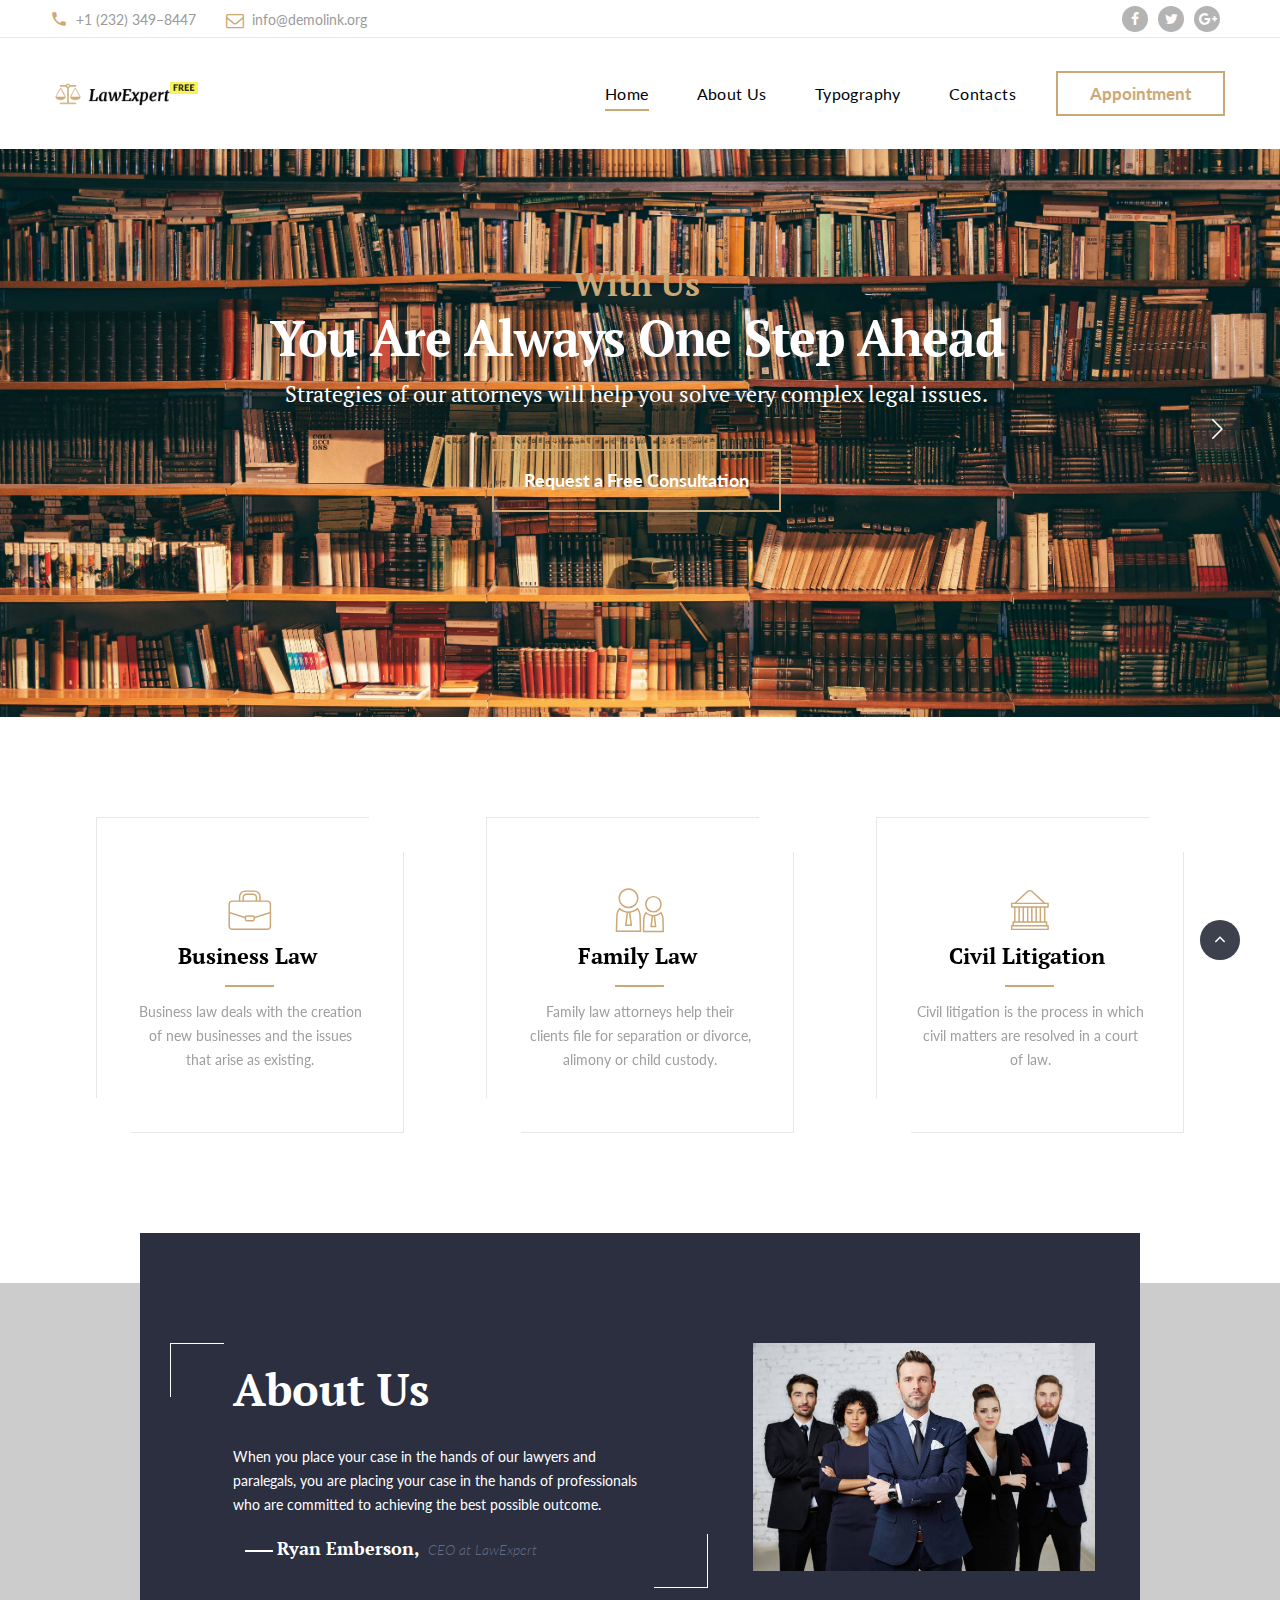
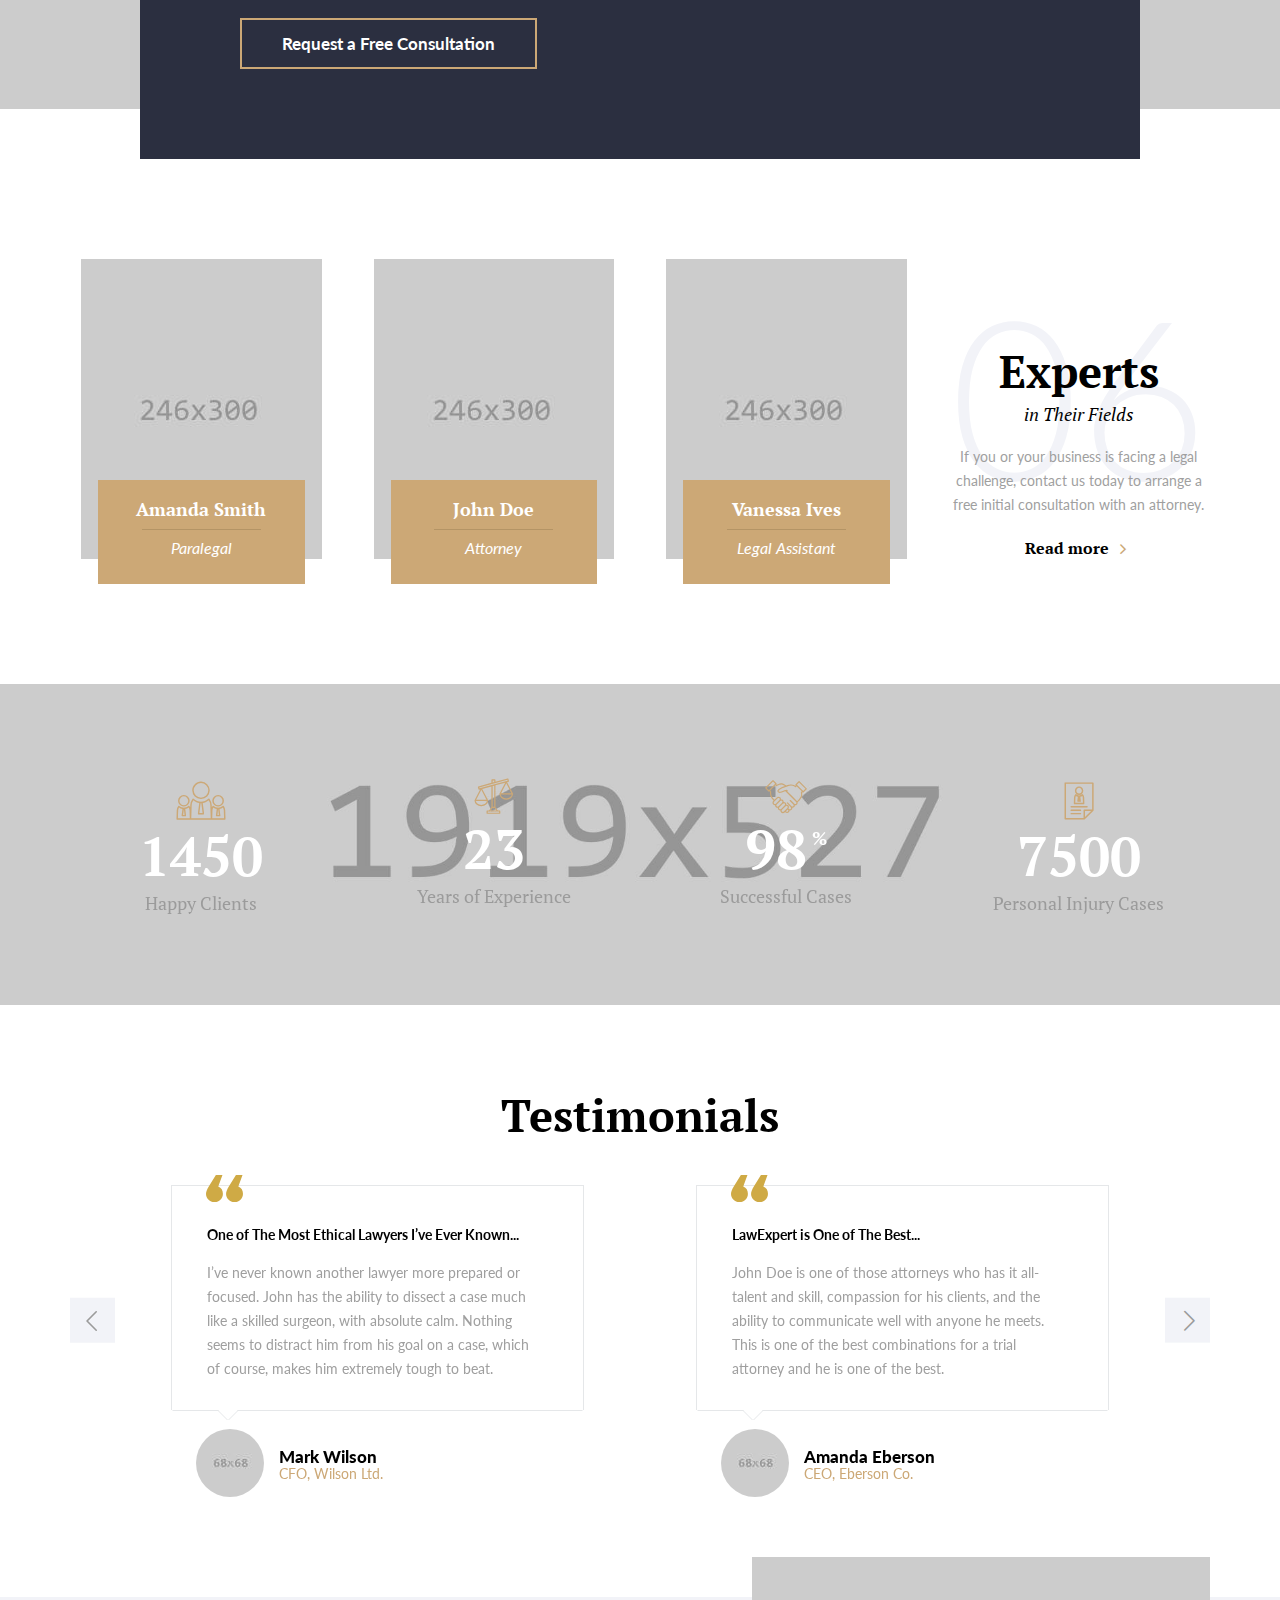
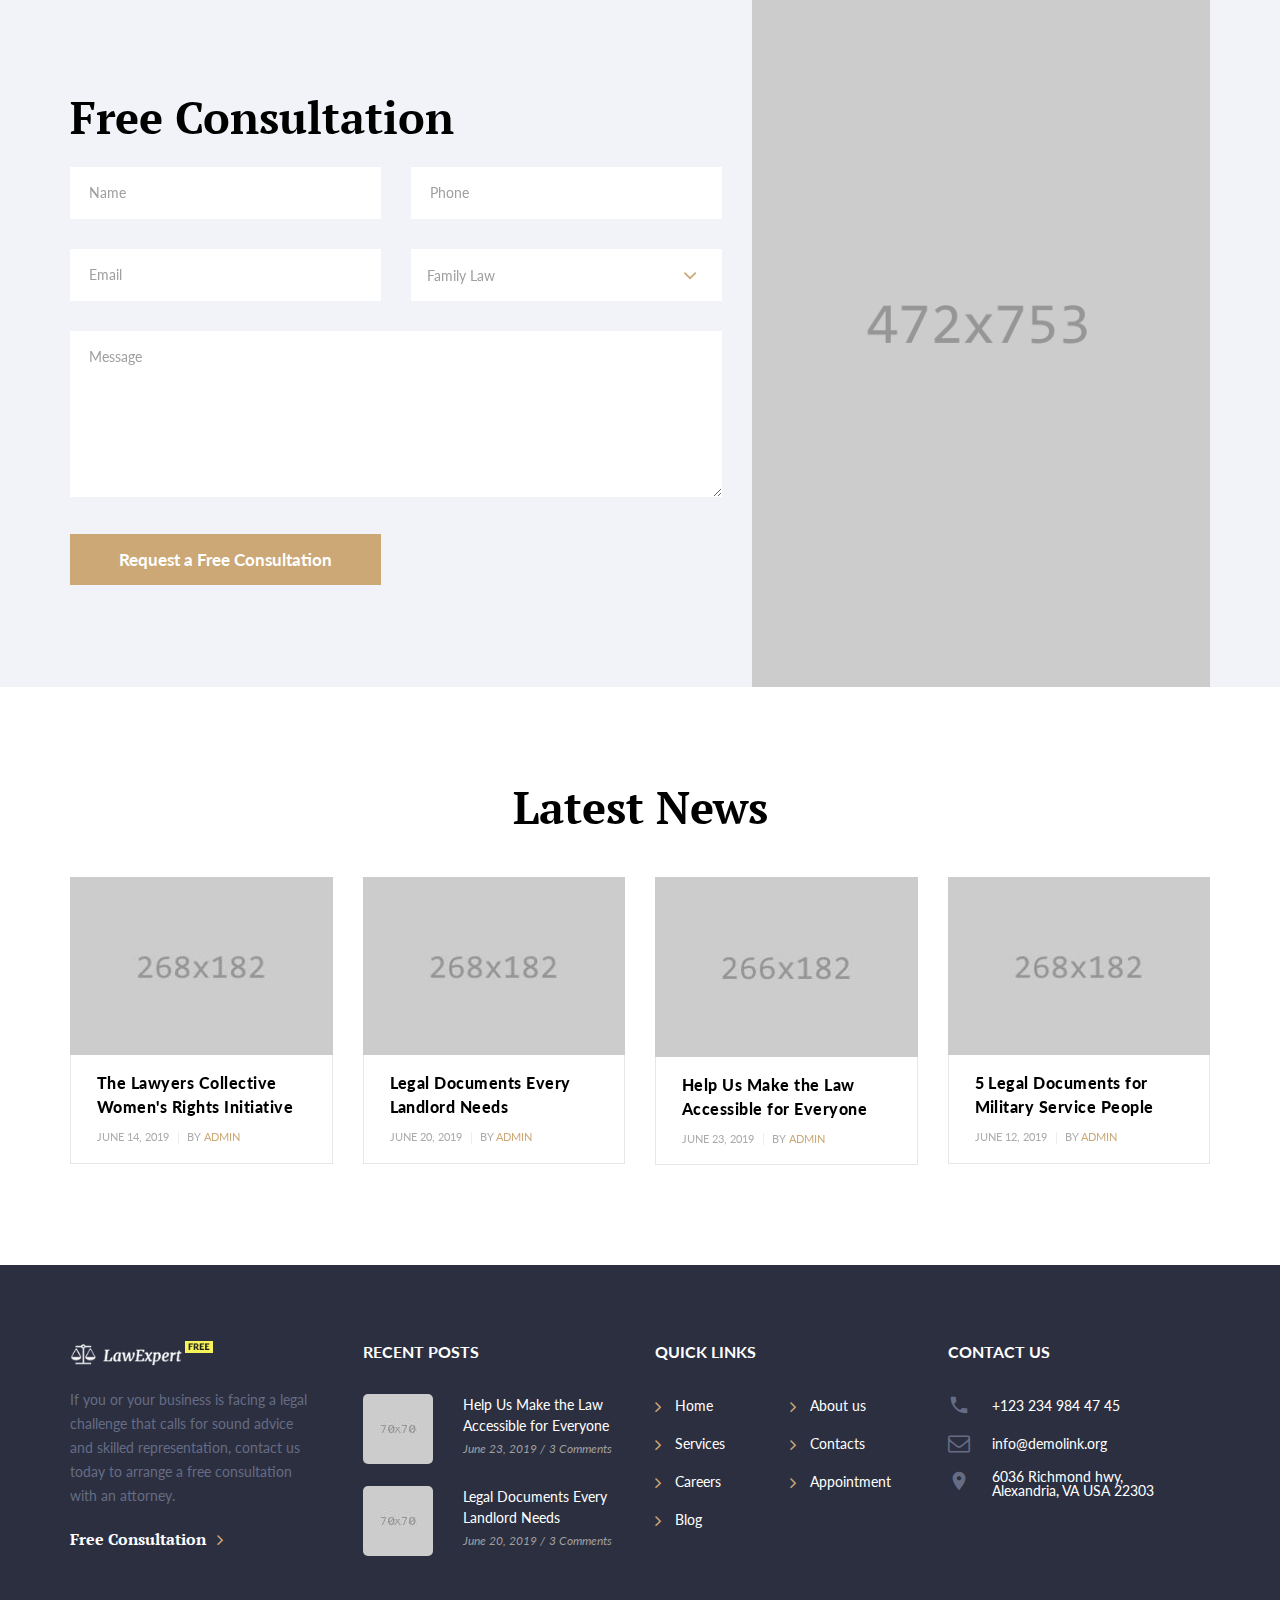
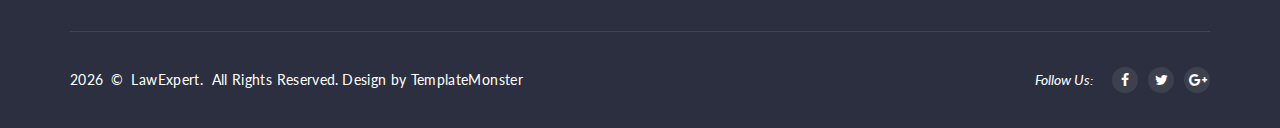
==== commit 67161b4b: "More assets added" ====
--- a/index.html
+++ b/index.html
@@ -119,7 +119,7 @@
                 </div>
               </div>
             </div>
-            <div class="swiper-slide" data-slide-bg="images/home-slider-slide-3.jpg">
+            <div class="swiper-slide" data-slide-bg="images/sliders-3.jpg">
               <div class="swiper-slide-caption text-center">
                 <div class="container">
                   <div class="row justify-content-md-center">
@@ -198,7 +198,7 @@
           <div class="container">
             <div class="inset-xl-left-70 inset-xl-right-70">
               <article class="box-cart bg-ebony-clay">
-                <div class="box-cart-image"><img src="images/home-2-342x338.jpg" alt="" width="342" height="338"/>
+                <div class="box-cart-image"><img src="images/team.jpg" alt="" width="342" height="338"/>
                 </div>
                 <div class="box-cart-body">
                   <blockquote class="blockquote-complex blockquote-complex-inverse">
@@ -519,7 +519,7 @@
           </div>
         </div>
       </section>
-<a class="section section-banner" href="https://www.templatemonster.com/intense-multipurpose-html-template.html" style="background-image: url(images/banner/background-03-1920x310.jpg); background-image: -webkit-image-set( url(images/banner/background-03-1920x310.jpg) 1x, url(images/banner/background-03-3840x620.jpg) 2x )"><img src="images/banner/foreground-03-1600x310.png" srcset="images/banner/foreground-03-1600x310.png 1x, images/banner/foreground-03-3200x620.png 2x" alt="" width="1600" height="310"></a>
+<!-- <a class="section section-banner" href="https://www.templatemonster.com/intense-multipurpose-html-template.html" style="background-image: url(images/banner/background-03-1920x310.jpg); background-image: -webkit-image-set( url(images/banner/background-03-1920x310.jpg) 1x, url(images/banner/background-03-3840x620.jpg) 2x )"><img src="images/banner/foreground-03-1600x310.png" srcset="images/banner/foreground-03-1600x310.png 1x, images/banner/foreground-03-3200x620.png 2x" alt="" width="1600" height="310"></a> -->
       <footer class="page-foot bg-ebony-clay">
         <div class="section-40 section-md-75">
           <div class="container">
